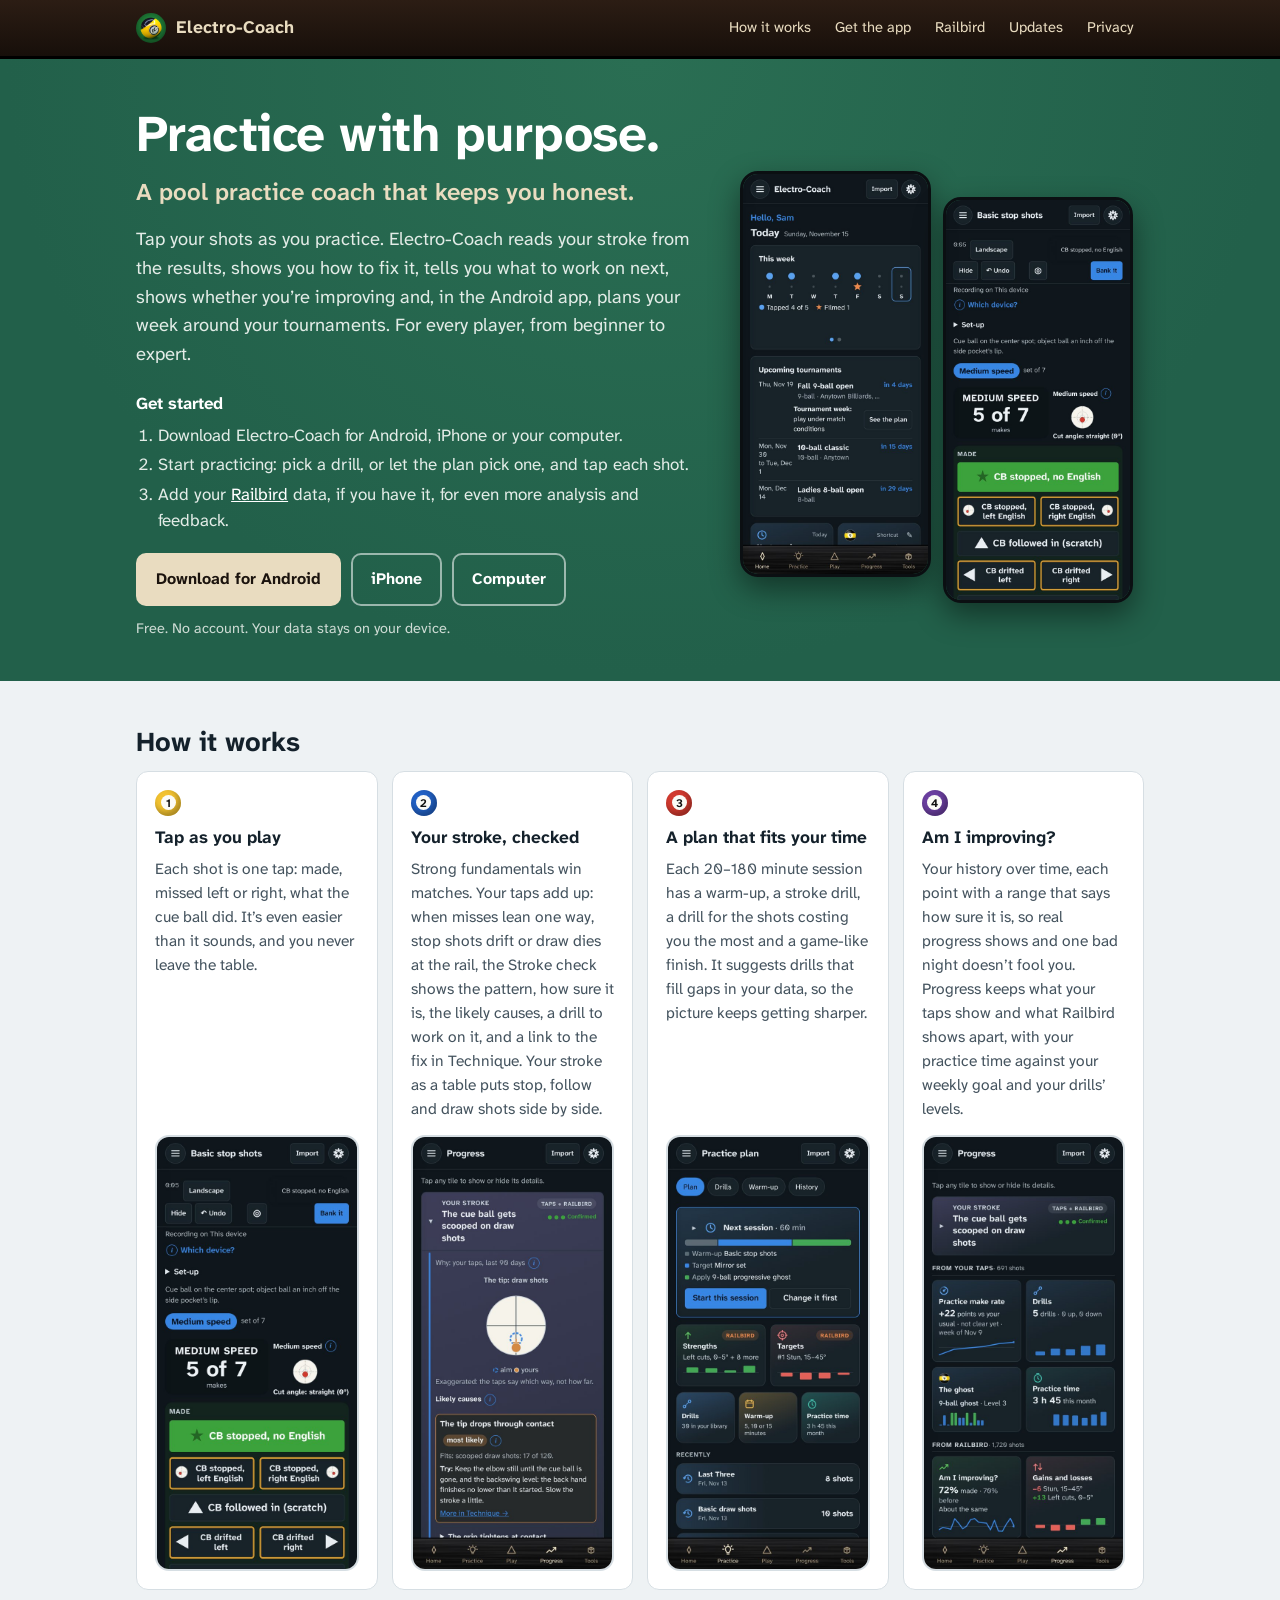
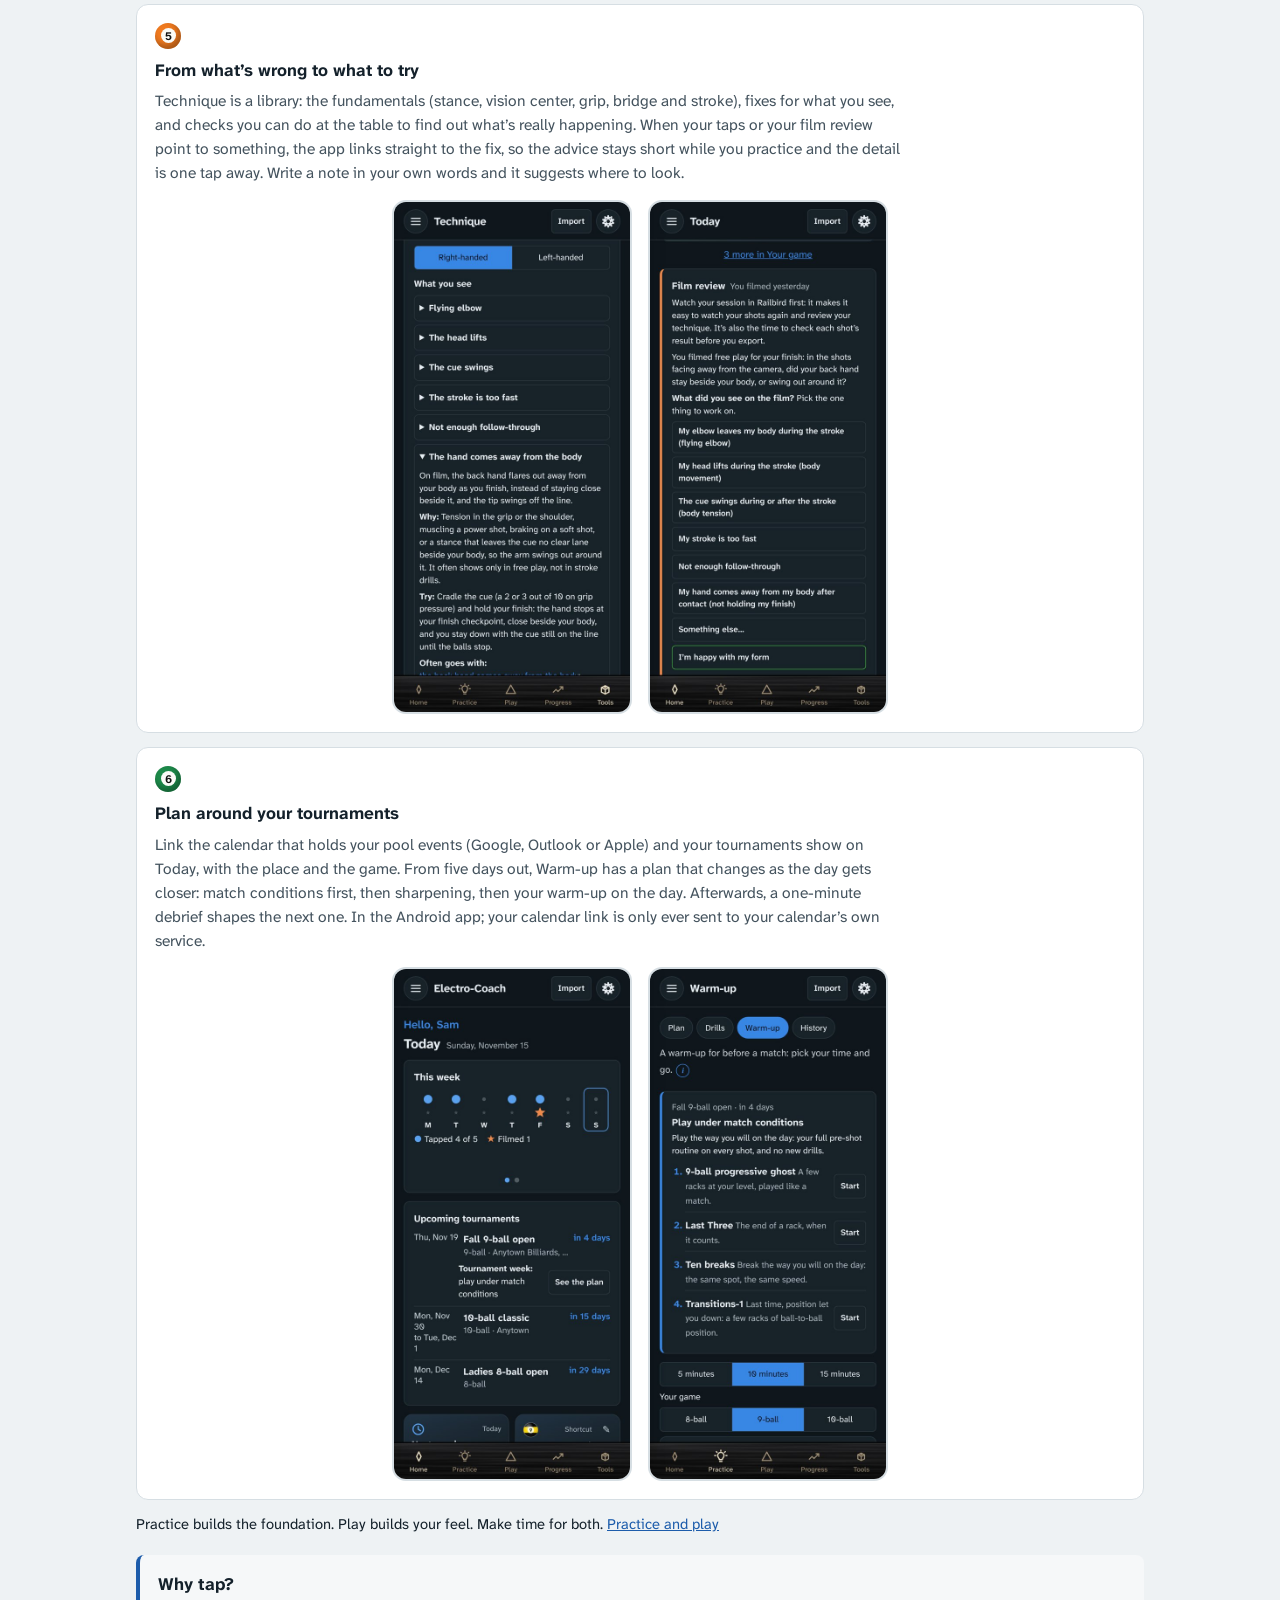
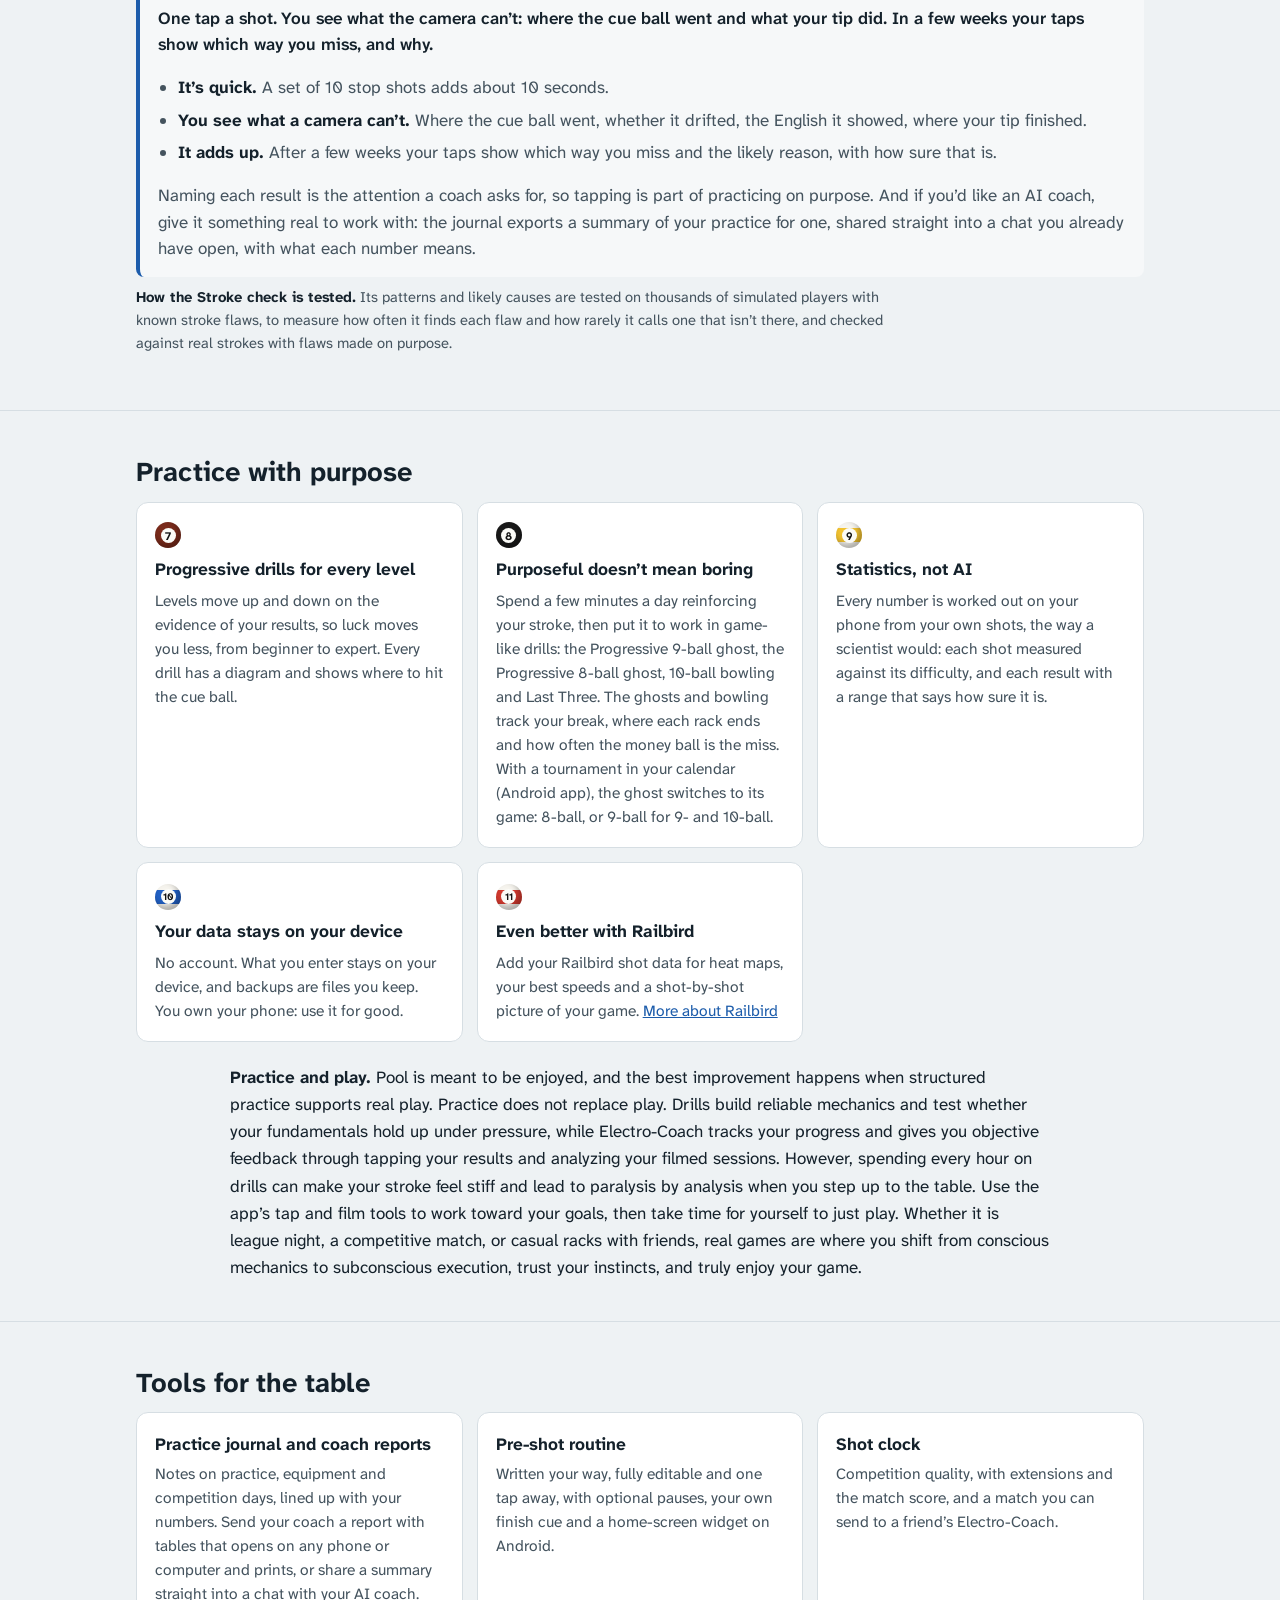
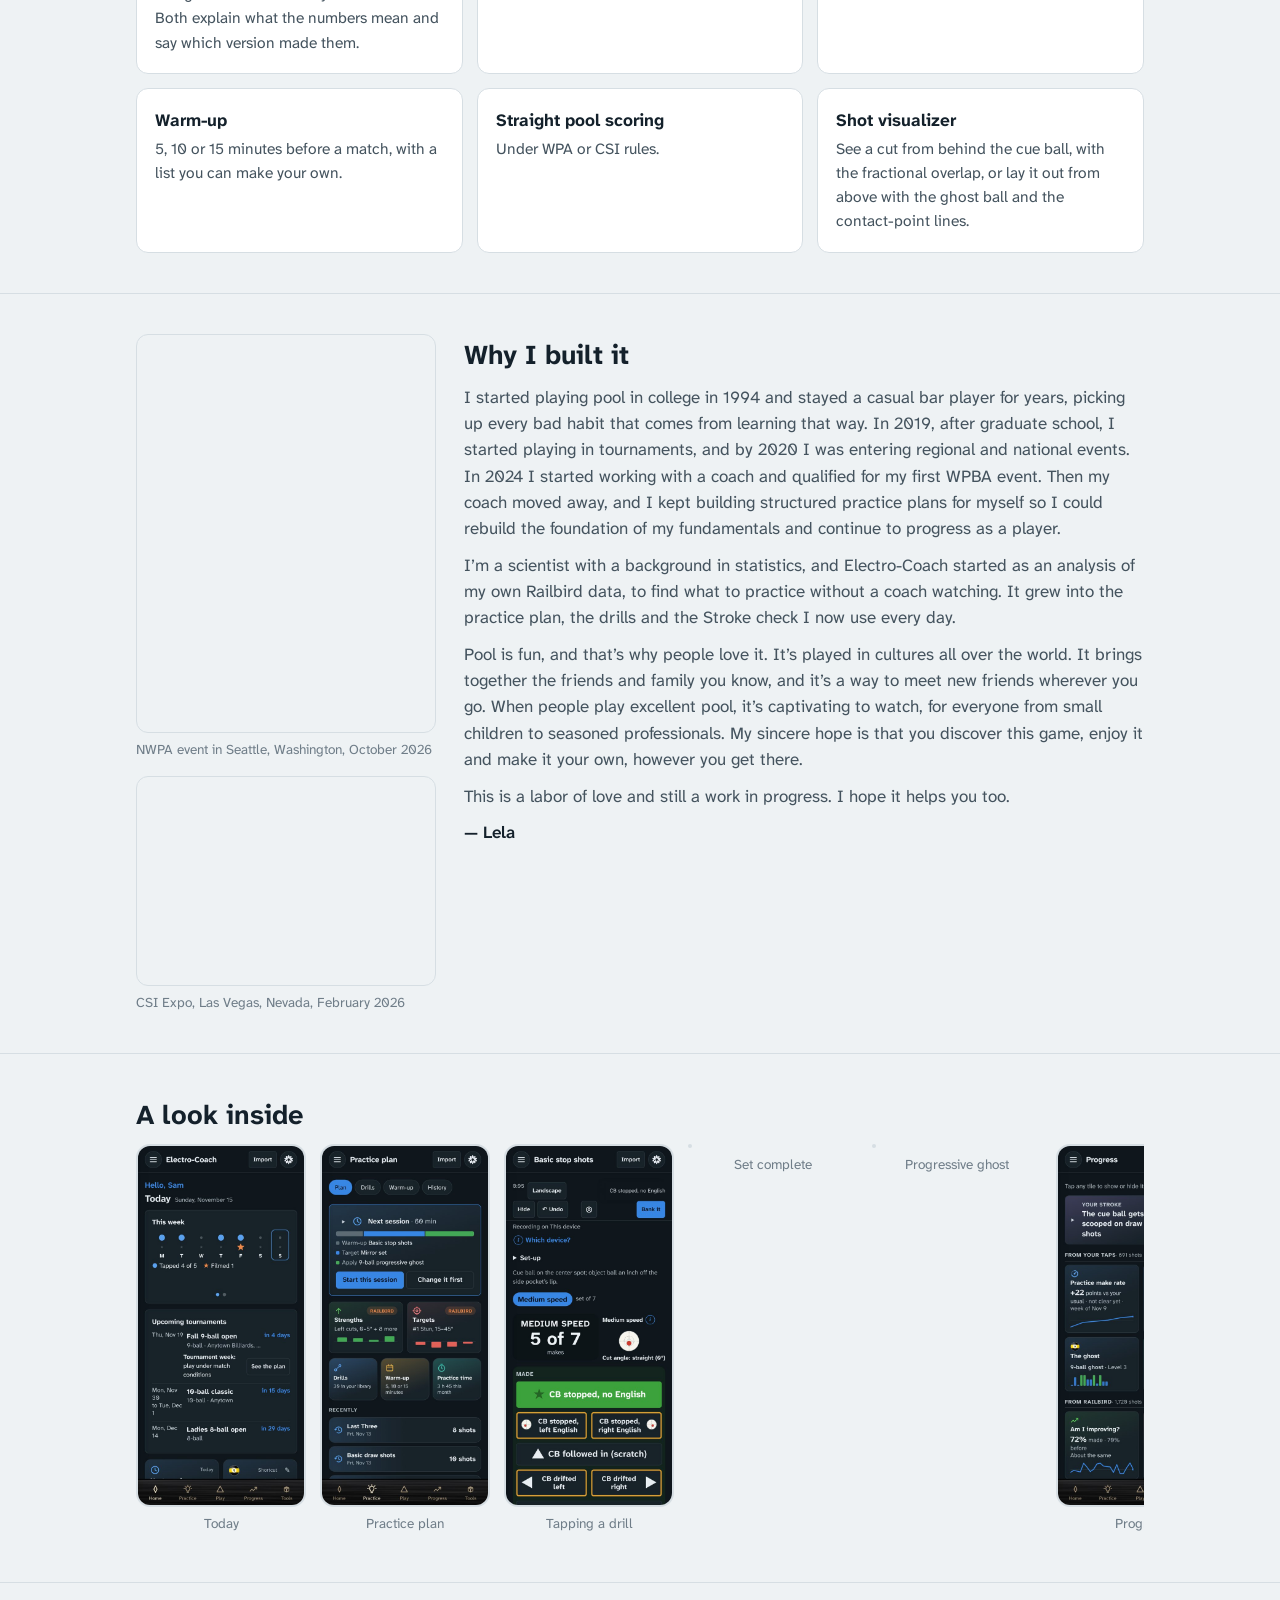
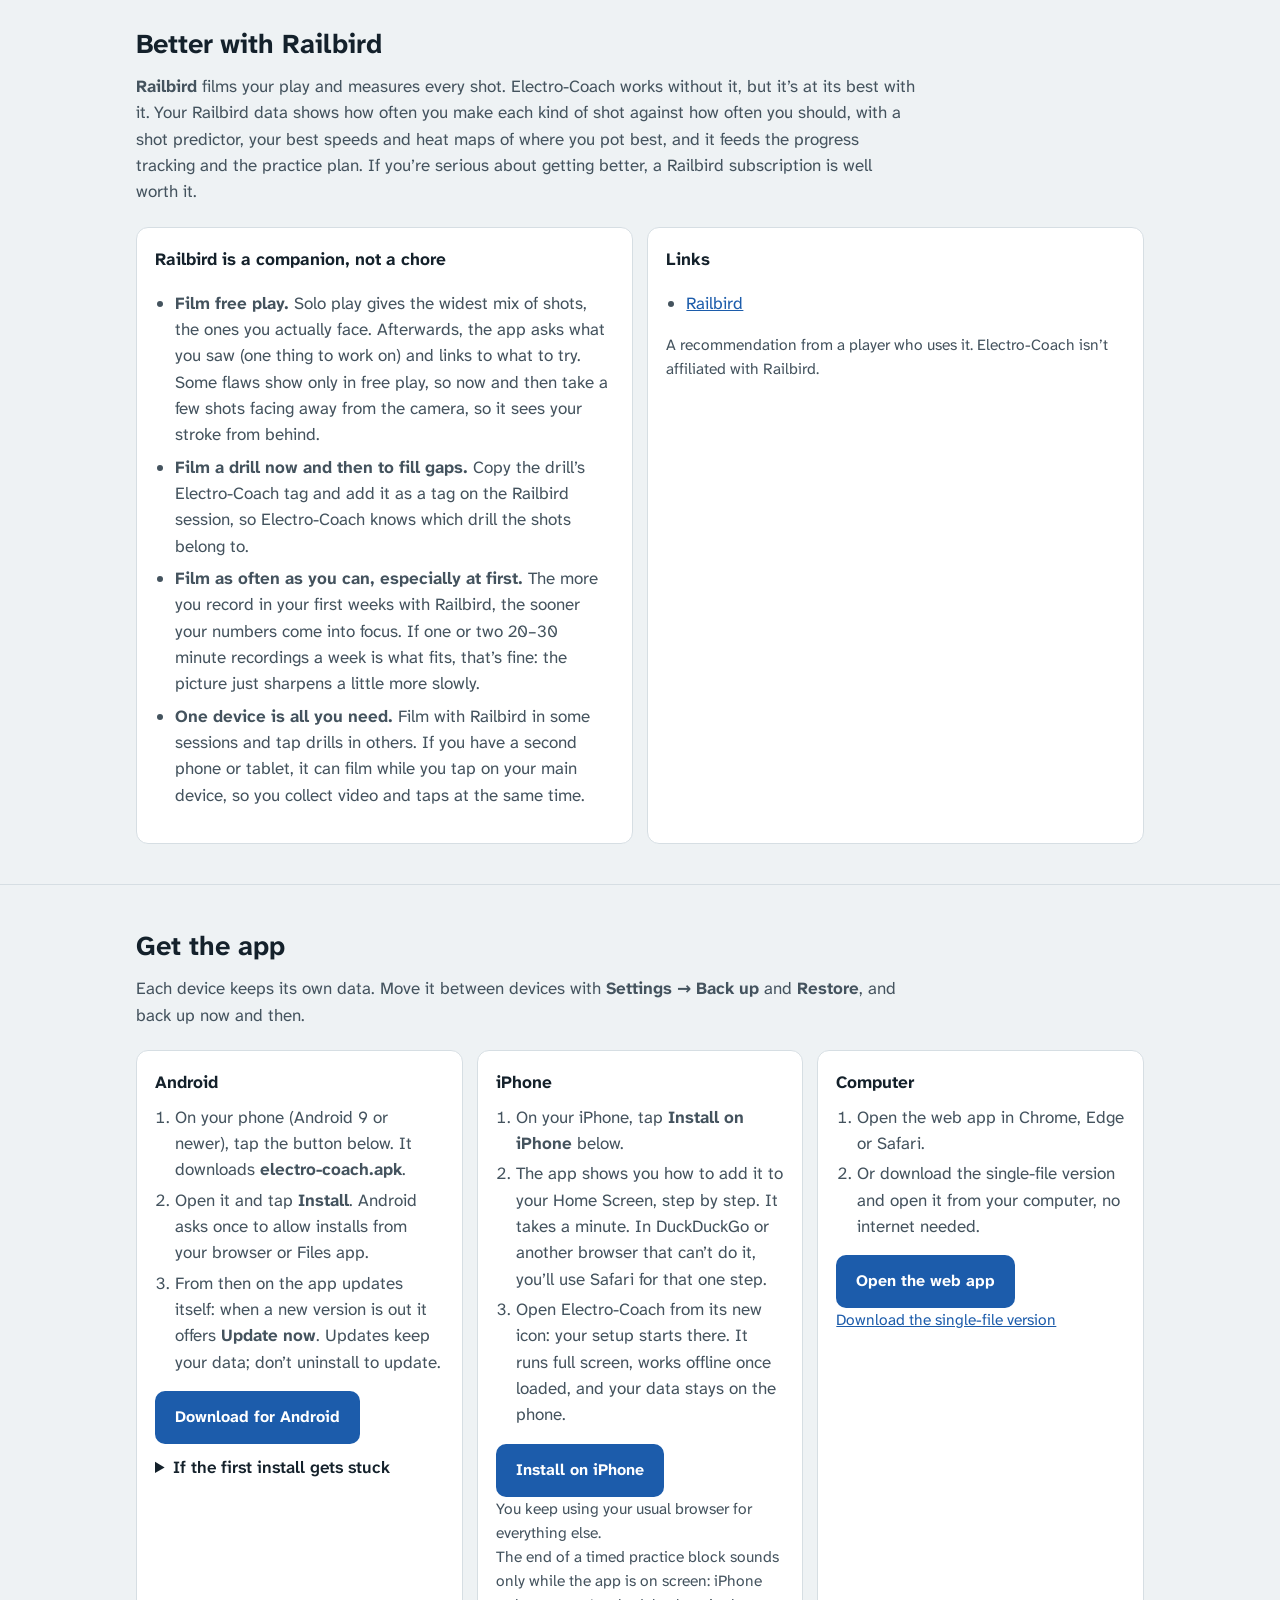
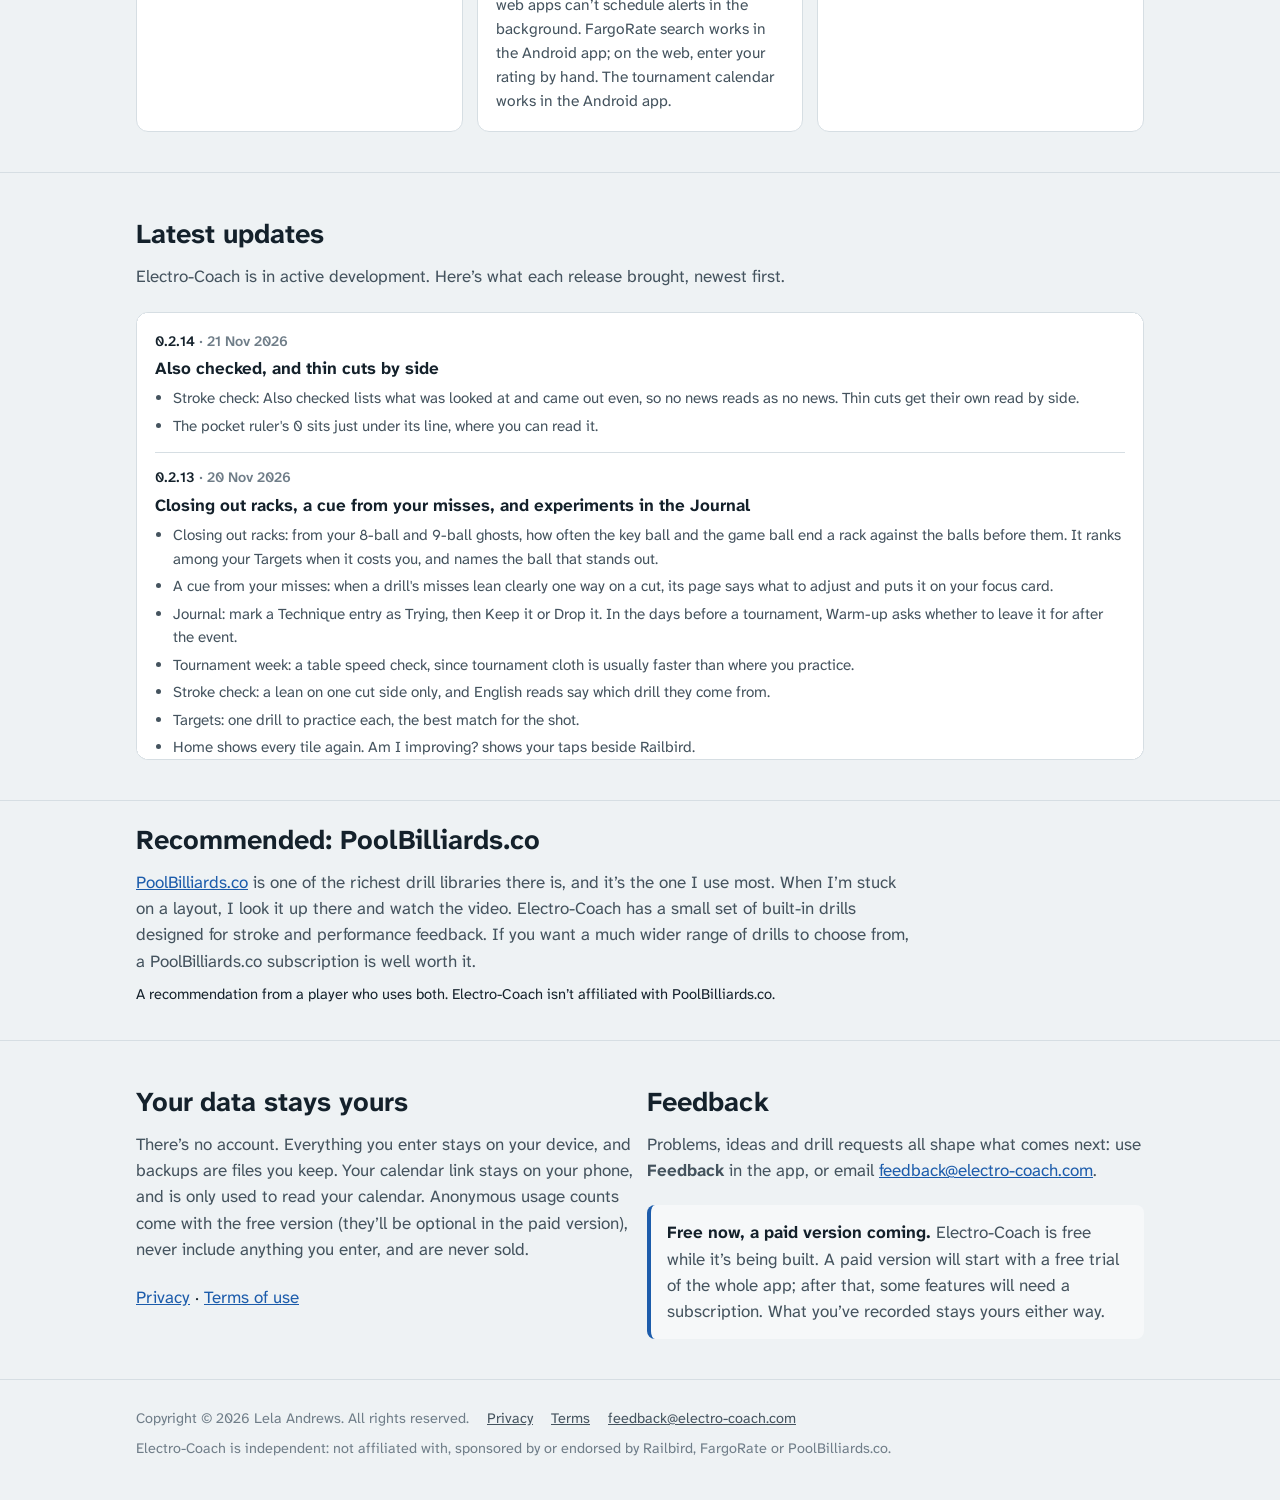
==== index.html @ a812d326 "Website for 0.2.14: Latest updates, the web app and the single-file copy The web app and the single-" ====
<!doctype html>
<html lang="en">
<head>
<meta charset="utf-8">
<meta name="viewport" content="width=device-width, initial-scale=1">
<meta http-equiv="Content-Security-Policy" content="default-src 'self'; img-src 'self' data:; style-src 'self'; font-src 'self'; script-src 'self'; connect-src https://us.aptabase.com; object-src 'none'; base-uri 'self'; form-action 'none'">
<meta name="referrer" content="strict-origin-when-cross-origin">
<title>Electro-Coach: pool and billiards practice coach app</title>
<meta name="description" content="Practice with purpose. Electro-Coach is a free pool and billiards practice app for Android, iPhone and computers: tap your shots as you practice, and it reads your stroke from the results, links you to the fix in its technique library, plans what to work on next and shows whether you’re improving. Plus a shot visualizer, shot clock and pre-shot routine. No account; your data stays on your device.">
<meta name="keywords" content="pool practice app, billiards practice app, pool drills, billiards drills, 8-ball, 9-ball, 10-ball, stroke feedback, cue ball control, draw shot, follow shot, stop shot, shot visualizer, cut angle, ghost ball, aiming, pre-shot routine, shot clock, Railbird, practice plan, pool training">
<meta name="author" content="Lela Andrews">
<meta name="robots" content="index, follow">
<meta name="google-site-verification" content="Ed6VrXOjHYLrmr9KXiFnVcND1IwPHuv5Wz7ohvUARmg">
<link rel="canonical" href="https://electro-coach.com/">
<meta property="og:type" content="website">
<meta property="og:site_name" content="Electro-Coach">
<meta property="og:title" content="Electro-Coach: pool and billiards practice coach app">
<meta property="og:description" content="Practice with purpose. Tap your shots as you practice: Electro-Coach reads your stroke, shows you how to fix it, plans what to work on next and shows whether you’re improving. Free, no account.">
<meta property="og:url" content="https://electro-coach.com/">
<meta property="og:image" content="https://electro-coach.com/images/og.jpg">
<meta property="og:image:width" content="1200">
<meta property="og:image:height" content="630">
<meta property="og:image:alt" content="Electro-Coach, a pool practice coach: the Warm-up plan for a tournament week and the Stroke check on a phone">
<meta name="twitter:card" content="summary_large_image">
<meta name="twitter:title" content="Electro-Coach: pool and billiards practice coach app">
<meta name="twitter:description" content="Practice with purpose. Tap your shots; Electro-Coach reads your stroke, shows you how to fix it, plans what to practice and shows whether you’re improving. Free, no account.">
<meta name="twitter:image" content="https://electro-coach.com/images/og.jpg">
<script type="application/ld+json">{"@context": "https://schema.org", "@type": "SoftwareApplication", "name": "Electro-Coach", "url": "https://electro-coach.com/", "applicationCategory": "SportsApplication", "operatingSystem": "Android, iOS (web app), Windows, macOS, Linux (web)", "description": "A pool and billiards practice coach: structured practice plans, drills you log with a tap, stroke feedback from drill results, a shot visualizer, a tournament shot clock, a pre-shot routine and progress tracking from Railbird shot data.", "image": "https://electro-coach.com/images/og.jpg", "screenshot": ["https://electro-coach.com/images/home.jpg", "https://electro-coach.com/images/tap.jpg", "https://electro-coach.com/images/stroke.jpg"], "offers": {"@type": "Offer", "price": "0", "priceCurrency": "USD"}, "author": {"@type": "Person", "name": "Lela Andrews"}, "downloadUrl": "https://github.com/lvandrews/Electro-Coach/releases/latest/download/electro-coach.apk", "featureList": ["Practice plans with block timers", "Pool drills logged with a tap", "Stroke feedback from drill results", "Shot visualizer: cut angle, ghost ball, contact point", "Progressive ghost run-out practice", "Tournament shot clock and straight pool scoring", "Pre-shot routine", "Progress, heat maps and shot model from Railbird data", "Practice journal", "Practice reports for a coach and summaries for an AI coach", "Tournament calendar and tournament week", "Match score", "Warm-up", "Technique library: fundamentals, fixes and checks, linked from your stroke and film reviews", "Film review after each filming session"]}</script>
<meta name="theme-color" content="#2c1d14">
<link rel="icon" href="images/icon-192.png">
<link rel="apple-touch-icon" href="images/apple-touch-icon.png">
<link rel="stylesheet" href="style.css">
</head>
<body>
<header class="top">
  <div class="wrap">
    <a class="brand" href="#"><img src="images/icon-192.png" alt="">Electro-Coach</a>
    <nav aria-label="Sections">
      <a class="opt" href="#how">How it works</a>
      <a href="#get">Get the app</a>
      <a class="opt" href="#railbird">Railbird</a>
      <a class="opt" href="#updates">Updates</a>
      <a href="#privacy">Privacy</a>
    </nav>
  </div>
</header>

<div class="hero">
  <div class="wrap">
    <div>
      <h1>Practice with purpose.</h1>
      <p class="tagline">A pool practice coach that keeps you honest.</p>
      <p class="lede">Tap your shots as you practice. Electro-Coach reads your stroke from the results, shows you how to fix it, tells you what to work on next, shows whether you’re improving and, in the Android app, plans your week around your tournaments. For every player, from beginner to expert.</p>
      <h2 class="start-h">Get started</h2>
      <ol class="start">
        <li>Download Electro-Coach for Android, iPhone or your computer.</li>
        <li>Start practicing: pick a drill, or let the plan pick one, and tap each shot.</li>
        <li>Add your <a class="on-felt" href="#railbird">Railbird</a> data, if you have it, for even more analysis and feedback.</li>
      </ol>
      <div class="get">
        <a class="btn primary" href="#android">Download for Android</a>
        <a class="btn ghost" href="#iphone">iPhone</a>
        <a class="btn ghost" href="#computer">Computer</a>
      </div>
      <small>Free. No account. Your data stays on your device.</small>
    </div>
    <div class="shots" aria-hidden="true">
      <img src="images/home.jpg" alt="" width="540" height="1168">
      <img src="images/tap.jpg" alt="" width="540" height="1168">
    </div>
  </div>
</div>

<main>
<section id="how">
  <div class="wrap">
    <h2>How it works</h2>
    <div class="steps">
      <div class="card step"><div class="ball b1"><span>1</span></div><h3>Tap as you play</h3><p>Each shot is one tap: made, missed left or right, what the cue ball did. It’s even easier than it sounds, and you never leave the table.</p><img src="images/tap.jpg" alt="A drill’s tap screen: 5 of 7 makes, with big buttons for where the cue ball went" width="540" height="1168" loading="lazy"></div>
      <div class="card step"><div class="ball b2"><span>2</span></div><h3>Your stroke, checked</h3><p>Strong fundamentals win matches. Your taps add up: when misses lean one way, stop shots drift or draw dies at the rail, the Stroke check shows the pattern, how sure it is, the likely causes, a drill to work on it, and a link to the fix in Technique. Your stroke as a table puts stop, follow and draw shots side by side.</p><img src="images/stroke.jpg" alt="Stroke check: the cue ball gets scooped on draw shots, with the likely cause, the tip dropping through contact" width="540" height="1168" loading="lazy"></div>
      <div class="card step"><div class="ball b3"><span>3</span></div><h3>A plan that fits your time</h3><p>Each 20–180 minute session has a warm-up, a stroke drill, a drill for the shots costing you the most and a game-like finish. It suggests drills that fill gaps in your data, so the picture keeps getting sharper.</p><img src="images/plan.jpg" alt="Practice plan: the next session, 60 minutes, with its warm-up, target and apply blocks" width="540" height="1168" loading="lazy"></div>
      <div class="card step"><div class="ball b4"><span>4</span></div><h3>Am I improving?</h3><p>Your history over time, each point with a range that says how sure it is, so real progress shows and one bad night doesn’t fool you. Progress keeps what your taps show and what Railbird shows apart, with your practice time against your weekly goal and your drills’ levels.</p><img src="images/progress.jpg" alt="Progress: your stroke, then tiles from your taps and from Railbird" width="540" height="1168" loading="lazy"></div>
      <div class="card step wide"><div class="ball b5"><span>5</span></div><h3>From what’s wrong to what to try</h3><p>Technique is a library: the fundamentals (stance, vision center, grip, bridge and stroke), fixes for what you see, and checks you can do at the table to find out what’s really happening. When your taps or your film review point to something, the app links straight to the fix, so the advice stays short while you practice and the detail is one tap away. Write a note in your own words and it suggests where to look.</p><div class="step-pair"><img src="images/technique.jpg" alt="Technique, Fixes: the hand comes away from the body, with what it looks like, why, what to try and its links" width="540" height="1168" loading="lazy"><img src="images/filmreview.jpg" alt="Film review the day after filming: what did you see on the film? One thing to work on" width="540" height="1168" loading="lazy"></div></div>
      <div class="card step wide"><div class="ball b6"><span>6</span></div><h3>Plan around your tournaments</h3><p>Link the calendar that holds your pool events (Google, Outlook or Apple) and your tournaments show on Today, with the place and the game. From five days out, Warm-up has a plan that changes as the day gets closer: match conditions first, then sharpening, then your warm-up on the day. Afterwards, a one-minute debrief shapes the next one. In the Android app; your calendar link is only ever sent to your calendar’s own service.</p><div class="step-pair"><img src="images/home.jpg" alt="Today: the upcoming tournaments, the next one in 4 days with its tournament week" width="540" height="1168" loading="lazy"><img src="images/warmup.jpg" alt="Warm-up, four days before a 9-ball tournament: play under match conditions, with the ghost, Last Three, ten breaks and position work from last time" width="540" height="1168" loading="lazy"></div></div>
    </div>
    <p class="note pp-note">Practice builds the foundation. Play builds your feel. Make time for both. <a href="#what">Practice and play</a></p>

    <div class="whytap">
      <h3>Why tap?</h3>
      <p class="lead">One tap a shot. You see what the camera can’t: where the cue ball went and what your tip did. In a few weeks your taps show which way you miss, and why.</p>
      <ul class="plain">
        <li><b>It’s quick.</b> A set of 10 stop shots adds about 10 seconds.</li>
        <li><b>You see what a camera can’t.</b> Where the cue ball went, whether it drifted, the English it showed, where your tip finished.</li>
        <li><b>It adds up.</b> After a few weeks your taps show which way you miss and the likely reason, with how sure that is.</li>
      </ul>
      <p>Naming each result is the attention a coach asks for, so tapping is part of practicing on purpose. And if you’d like an AI coach, give it something real to work with: the journal exports a summary of your practice for one, shared straight into a chat you already have open, with what each number means.</p>
    </div>
    <p class="note tested"><b>How the Stroke check is tested.</b> Its patterns and likely causes are tested on thousands of simulated players with known stroke flaws, to measure how often it finds each flaw and how rarely it calls one that isn’t there, and checked against real strokes with flaws made on purpose.</p>
  </div>
</section>

<section id="what">
  <div class="wrap">
    <h2>Practice with purpose</h2>
    <div class="grid">
      <div class="card"><div class="ball b7"><span>7</span></div><h3>Progressive drills for every level</h3><p>Levels move up and down on the evidence of your results, so luck moves you less, from beginner to expert. Every drill has a diagram and shows where to hit the cue ball.</p></div>
      <div class="card"><div class="ball b8"><span>8</span></div><h3>Purposeful doesn’t mean boring</h3><p>Spend a few minutes a day reinforcing your stroke, then put it to work in game-like drills: the Progressive 9-ball ghost, the Progressive 8-ball ghost, 10-ball bowling and Last Three. The ghosts and bowling track your break, where each rack ends and how often the money ball is the miss. With a tournament in your calendar (Android app), the ghost switches to its game: 8-ball, or 9-ball for 9- and 10-ball.</p></div>
      <div class="card"><div class="ball b9"><span>9</span></div><h3>Statistics, not AI</h3><p>Every number is worked out on your phone from your own shots, the way a scientist would: each shot measured against its difficulty, and each result with a range that says how sure it is.</p></div>
      <div class="card"><div class="ball b10"><span>10</span></div><h3>Your data stays on your device</h3><p>No account. What you enter stays on your device, and backups are files you keep. You own your phone: use it for good.</p></div>
      <div class="card"><div class="ball b11"><span>11</span></div><h3>Even better with Railbird</h3><p>Add your Railbird shot data for heat maps, your best speeds and a shot-by-shot picture of your game. <a href="#railbird">More about Railbird</a></p></div>
    </div>
    <p class="closing"><b>Practice and play.</b> Pool is meant to be enjoyed, and the best improvement happens when structured practice supports real play. Practice does not replace play. Drills build reliable mechanics and test whether your fundamentals hold up under pressure, while Electro-Coach tracks your progress and gives you objective feedback through tapping your results and analyzing your filmed sessions. However, spending every hour on drills can make your stroke feel stiff and lead to paralysis by analysis when you step up to the table. Use the app’s tap and film tools to work toward your goals, then take time for yourself to just play. Whether it is league night, a competitive match, or casual racks with friends, real games are where you shift from conscious mechanics to subconscious execution, trust your instincts, and truly enjoy your game.</p>
  </div>
</section>

<section id="tools">
  <div class="wrap">
    <h2>Tools for the table</h2>
    <div class="grid tools">
      <div class="card"><h3>Practice journal and coach reports</h3><p>Notes on practice, equipment and competition days, lined up with your numbers. Send your coach a report with tables that opens on any phone or computer and prints, or share a summary straight into a chat with your AI coach. Both explain what the numbers mean and say which version made them.</p></div>
      <div class="card"><h3>Pre-shot routine</h3><p>Written your way, fully editable and one tap away, with optional pauses, your own finish cue and a home-screen widget on Android.</p></div>
      <div class="card"><h3>Shot clock</h3><p>Competition quality, with extensions and the match score, and a match you can send to a friend’s Electro-Coach.</p></div>
      <div class="card"><h3>Warm-up</h3><p>5, 10 or 15 minutes before a match, with a list you can make your own.</p></div>
      <div class="card"><h3>Straight pool scoring</h3><p>Under WPA or CSI rules.</p></div>
      <div class="card"><h3>Shot visualizer</h3><p>See a cut from behind the cue ball, with the fractional overlap, or lay it out from above with the ghost ball and the contact-point lines.</p></div>
    </div>
  </div>
</section>

<section id="why">
  <div class="wrap why">
    <div class="me">
      <figure>
        <img src="images/lela.jpg" alt="Lela racking balls at a pool tournament" width="720" height="960" loading="lazy">
        <figcaption>NWPA event in Seattle, Washington, October 2026</figcaption>
      </figure>
      <figure>
        <img src="images/lela-expo.jpg" alt="Lela down on a shot, aiming at the cue ball" width="900" height="627" loading="lazy">
        <figcaption>CSI Expo, Las Vegas, Nevada, February 2026</figcaption>
      </figure>
    </div>
    <div>
      <h2>Why I built it</h2>
      <p>I started playing pool in college in 1994 and stayed a casual bar player for years, picking up every bad habit that comes from learning that way. In 2019, after graduate school, I started playing in tournaments, and by 2020 I was entering regional and national events. In 2024 I started working with a coach and qualified for my first WPBA event. Then my coach moved away, and I kept building structured practice plans for myself so I could rebuild the foundation of my fundamentals and continue to progress as a player.</p>
      <p>I’m a scientist with a background in statistics, and Electro-Coach started as an analysis of my own Railbird data, to find what to practice without a coach watching. It grew into the practice plan, the drills and the Stroke check I now use every day.</p>
      <p>Pool is fun, and that’s why people love it. It’s played in cultures all over the world. It brings together the friends and family you know, and it’s a way to meet new friends wherever you go. When people play excellent pool, it’s captivating to watch, for everyone from small children to seasoned professionals. My sincere hope is that you discover this game, enjoy it and make it your own, however you get there.</p>
      <p>This is a labor of love and still a work in progress. I hope it helps you too.</p>
      <p class="sig">— Lela</p>
    </div>
  </div>
</section>

<section id="look">
  <div class="wrap">
    <h2>A look inside</h2>
    <div class="gallery">
      <figure><img src="images/home.jpg" alt="Today: this week’s practice and your upcoming tournaments, with the tournament week" loading="lazy"><figcaption>Today</figcaption></figure>
      <figure><img src="images/plan.jpg" alt="Practice plan: the next session up front with its length and blocks" loading="lazy"><figcaption>Practice plan</figcaption></figure>
      <figure><img src="images/tap.jpg" alt="A drill’s tap screen, one tap a shot" loading="lazy"><figcaption>Tapping a drill</figcaption></figure>
      <figure><img src="images/setdone.jpg" alt="A finished set: makes, quality and where the cue ball went" loading="lazy"><figcaption>Set complete</figcaption></figure>
      <figure><img src="images/ghost.jpg" alt="Progressive 9-ball ghost: tap the balls that went in on the break" loading="lazy"><figcaption>Progressive ghost</figcaption></figure>
      <figure><img src="images/progress.jpg" alt="Progress: what your taps show and what Railbird shows, in two groups" loading="lazy"><figcaption>Progress</figcaption></figure>
      <figure><img src="images/stroketable.jpg" alt="Your stroke as a table: stop, follow and draw shots by misses, English, scoops and drift" loading="lazy"><figcaption>Your stroke as a table</figcaption></figure>
      <figure><img src="images/technique.jpg" alt="Technique, Fixes: what you see, with the hand coming away from the body open" loading="lazy"><figcaption>Technique</figcaption></figure>
      <figure><img src="images/filmreview.jpg" alt="Film review: what did you see on the film? One thing to work on" loading="lazy"><figcaption>Film review</figcaption></figure>
      <figure><img src="images/drills.jpg" alt="Drills: each drill’s level, how you do now and the change" loading="lazy"><figcaption>Drills</figcaption></figure>
      <figure><img src="images/warmup.jpg" alt="Warm-up with the tournament week: the plan four days out" loading="lazy"><figcaption>Tournament week</figcaption></figure>
      <figure><img src="images/table.jpg" alt="Table heat map: your chance of potting from each spot" loading="lazy"><figcaption>Heat map</figcaption></figure>
      <figure><img src="images/visualizer.jpg" alt="Shot visualizer: a half-ball cut seen from behind the cue ball" loading="lazy"><figcaption>Shot visualizer</figcaption></figure>
      <figure><img src="images/layout.jpg" alt="Shot visualizer: a shot laid out from above with the ghost ball and both paths" loading="lazy"><figcaption>Lay out a shot</figcaption></figure>
      <figure><img src="images/clock.jpg" alt="Shot clock with the match score" loading="lazy"><figcaption>Shot clock</figcaption></figure>
      <figure><img src="images/routine.jpg" alt="Pre-shot routine" loading="lazy"><figcaption>Pre-shot routine</figcaption></figure>
    </div>
  </div>
</section>

<section id="railbird">
  <div class="wrap">
    <h2>Better with Railbird</h2>
    <p class="sub"><b>Railbird</b> films your play and measures every shot. Electro-Coach works without it, but it’s at its best with it. Your Railbird data shows how often you make each kind of shot against how often you should, with a shot predictor, your best speeds and heat maps of where you pot best, and it feeds the progress tracking and the practice plan. If you’re serious about getting better, a Railbird subscription is well worth it.</p>
    <div class="two">
      <div class="card">
        <h3>Railbird is a companion, not a chore</h3>
        <ul class="plain">
          <li><b>Film free play.</b> Solo play gives the widest mix of shots, the ones you actually face. Afterwards, the app asks what you saw (one thing to work on) and links to what to try. Some flaws show only in free play, so now and then take a few shots facing away from the camera, so it sees your stroke from behind.</li>
          <li><b>Film a drill now and then to fill gaps.</b> Copy the drill’s Electro-Coach tag and add it as a tag on the Railbird session, so Electro-Coach knows which drill the shots belong to.</li>
          <li><b>Film as often as you can, especially at first.</b> The more you record in your first weeks with Railbird, the sooner your numbers come into focus. If one or two 20–30 minute recordings a week is what fits, that’s fine: the picture just sharpens a little more slowly.</li>
          <li><b>One device is all you need.</b> Film with Railbird in some sessions and tap drills in others. If you have a second phone or tablet, it can film while you tap on your main device, so you collect video and taps at the same time.</li>
        </ul>
      </div>
      <div class="card">
        <h3>Links</h3>
        <ul class="plain">
          <li><a href="https://railbird.ai/">Railbird</a></li>
        </ul>
        <p class="note">A recommendation from a player who uses it. Electro-Coach isn’t affiliated with Railbird.</p>
      </div>
    </div>
  </div>
</section>

<section id="get">
  <div class="wrap">
    <h2>Get the app</h2>
    <p class="sub">Each device keeps its own data. Move it between devices with <b>Settings → Back up</b> and <b>Restore</b>, and back up now and then.</p>
    <div class="how">
      <div class="card" id="android">
        <h3>Android</h3>
        <ol>
          <li>On your phone (Android 9 or newer), tap the button below. It downloads <b>electro-coach.apk</b>.</li>
          <li>Open it and tap <b>Install</b>. Android asks once to allow installs from your browser or Files app.</li>
          <li>From then on the app updates itself: when a new version is out it offers <b>Update now</b>. Updates keep your data; don’t uninstall to update.</li>
        </ol>
        <a class="btn primary" href="https://github.com/lvandrews/Electro-Coach/releases/latest/download/electro-coach.apk">Download for Android</a>
        <details>
          <summary>If the first install gets stuck</summary>
          <ul>
            <li><b>The browser warns the file might be harmful.</b> Apps from outside the Play Store always get this warning. Choose to download or keep it anyway.</li>
            <li><b>The download finished but tapping it does nothing.</b> Open your <b>Files</b> app (or <b>Downloads</b>), find electro-coach.apk and tap it there.</li>
            <li><b>Play Protect doesn’t recognize the developer.</b> That’s because the app isn’t in the Play Store. Choose <b>More details → Install anyway</b>.</li>
            <li><b>“App not installed”.</b> The app needs Android 9 or newer (Settings → About phone → Android version). Otherwise, usually not enough free space. Don’t uninstall a working copy unless you’ve backed up: uninstalling erases the app’s data.</li>
          </ul>
        </details>
      </div>
      <div class="card" id="iphone">
        <h3>iPhone</h3>
        <ol>
          <li>On your iPhone, tap <b>Install on iPhone</b> below.</li>
          <li>The app shows you how to add it to your Home Screen, step by step. It takes a minute. In DuckDuckGo or another browser that can’t do it, you’ll use Safari for that one step.</li>
          <li>Open Electro-Coach from its new icon: your setup starts there. It runs full screen, works offline once loaded, and your data stays on the phone.</li>
        </ol>
        <a class="btn primary" href="app/">Install on iPhone</a>
        <p class="note">You keep using your usual browser for everything else.</p>
        <p class="note">The end of a timed practice block sounds only while the app is on screen: iPhone web apps can’t schedule alerts in the background. FargoRate search works in the Android app; on the web, enter your rating by hand. The tournament calendar works in the Android app.</p>
      </div>
      <div class="card" id="computer">
        <h3>Computer</h3>
        <ol>
          <li>Open the web app in Chrome, Edge or Safari.</li>
          <li>Or download the single-file version and open it from your computer, no internet needed.</li>
        </ol>
        <a class="btn primary" href="app/">Open the web app</a>
        <p class="note"><a href="download/Electro-Coach.html" download>Download the single-file version</a></p>
      </div>
    </div>
  </div>
</section>

<section id="updates">
  <div class="wrap">
    <h2>Latest updates</h2>
    <p class="sub">Electro-Coach is in active development. Here’s what each release brought, newest first.</p>
    <div class="updates" tabindex="0" role="region" aria-label="Release notes, newest first">
<article class="update"><h3><span class="ver">0.2.14</span> · <time datetime="2026-11-21">21 Nov 2026</time></h3><p class="u-title">Also checked, and thin cuts by side</p><ul><li>Stroke check: Also checked lists what was looked at and came out even, so no news reads as no news. Thin cuts get their own read by side.</li><li>The pocket ruler&#x27;s 0 sits just under its line, where you can read it.</li></ul></article>
<article class="update"><h3><span class="ver">0.2.13</span> · <time datetime="2026-11-20">20 Nov 2026</time></h3><p class="u-title">Closing out racks, a cue from your misses, and experiments in the Journal</p><ul><li>Closing out racks: from your 8-ball and 9-ball ghosts, how often the key ball and the game ball end a rack against the balls before them. It ranks among your Targets when it costs you, and names the ball that stands out.</li><li>A cue from your misses: when a drill&#x27;s misses lean clearly one way on a cut, its page says what to adjust and puts it on your focus card.</li><li>Journal: mark a Technique entry as Trying, then Keep it or Drop it. In the days before a tournament, Warm-up asks whether to leave it for after the event.</li><li>Tournament week: a table speed check, since tournament cloth is usually faster than where you practice.</li><li>Stroke check: a lean on one cut side only, and English reads say which drill they come from.</li><li>Targets: one drill to practice each, the best match for the shot.</li><li>Home shows every tile again. Am I improving? shows your taps beside Railbird.</li><li>Ghosts: Where racks end is open, with what ends your racks and where position slips.</li><li>The pocket ruler starts right in the Android app, adjusts with − and +, and its 0 line sits away from the screen&#x27;s edge.</li><li>The AI summary says how sure each session is on its own.</li></ul></article>
<article class="update"><h3><span class="ver">0.2.11</span> · <time datetime="2026-11-20">20 Nov 2026</time></h3><p class="u-title">Pocket sizes and a pocket ruler, clearer numbers, and cards that fit one screen</p><ul><li>Targets: tap a target&#x27;s name to open or close it. Its number, how sure, the drill to practice it and the trend fit on one screen.</li><li>Clearer numbers: every number says &quot;makes per 100 shots&quot; and what it&#x27;s compared with, and how sure it is in three words (Clear, Not clear yet, Too close to call). A change is also put as FargoRate: &quot;like playing about a 510 instead of 500&quot; once you&#x27;ve added your rating.</li><li>Long term: the last 90 days are compared with the 180 days before them. Your usual is the year before, worked out again each month.</li><li>Home: the first view is your next session, your #1 target and Last 14 days, with More for the rest, and a tile for your #1 target&#x27;s drill.</li><li>Am I improving?: one card that folds by its headings, with your biggest gain in it.</li><li>Pockets: tables split by pocket size (Tight, Standard, Generous), how to measure a pocket, a pocket ruler in Tools, and your tables saved by name.</li><li>Thin cuts 1: the app picks which cut is next, the same number of each in a set.</li><li>Drill pages and ghosts: a link beside the layout to Your numbers, which fits one screen.</li><li>FargoRate: your rating, then how it has moved, with the settings below.</li><li>One Your data page for importing, backup and your shot data.</li><li>Easier to read in a dim room: stronger contrast for red and green text, in light and dark.</li></ul></article>
<article class="update"><h3><span class="ver">0.2.8</span> · <time datetime="2026-11-18">18 Nov 2026</time></h3><p class="u-title">Each target shows how you do on that shot, and Open in browser for the coach report</p><ul><li>Targets: each one says how you do on that shot, with what it costs across all your shots under it. More shows it in words: how often you film it, made against expected, the last 90 days against the 90 before, and what bringing it to 0 is worth in FargoRate points.</li><li>Report for your coach: Open in browser reads it straight away in your phone&#x27;s browser.</li></ul></article>
<article class="update"><h3><span class="ver">0.2.7</span> · <time datetime="2026-11-18">18 Nov 2026</time></h3><p class="u-title">What your targets are worth in FargoRate points, a cleaner shot clock, and Basic stop shots first</p><ul><li>Shot clock: the score as slanted bars, blue to the left and orange to the right. The clock says who breaks, Turn over is bigger, and the top bar shows just the game and race.</li><li>What the clock saw: each match shows dry breaks, the first shot after the break, break and runs, run-outs and BPI.</li><li>Share a match by QR code: the other player scans it in Play, Matches, Scan a match code.</li><li>Where the numbers come from: every tile and card says Taps, Railbird or Taps + Railbird (T, R or T+R where space is tight).</li><li>Basic stop shots is the base of Your stroke: 3 minutes, three times a week. Basic draw shots and the X drill add to it.</li><li>Targets: what your top targets are worth in FargoRate points, and your chances in a race to 3 to 8 against players 50 points lower, equal and higher. The coach reports have it too.</li><li>Report for your coach: your name on it, a link to electro-coach.com and Back to top.</li><li>Film review: a small card under This week, with Watch in Railbird as its own button and I reviewed my video opening the list. The stroke check-in works the same way.</li><li>Thin cuts 1: the screen says Right cut or Left cut, and the corner is your choice.</li><li>Cut drills say which way you&#x27;re cutting: Thin cuts 2, Mirror set, Tangent line escape and the Natural-roll cut ladder name their sides Left cut and Right cut. The Spot shot wheel and the Open table cut ladder show each position&#x27;s cut, and the aiming reference is drawn the right way round.</li><li>Made buttons look the same on every drill: a green star for the best result, outlined green for a clean make short of it, yellow for English or drift.</li><li>8-ball and 9-ball ghosts: dry breaks, and balls a break with and without them.</li><li>Small phones sideways: the shot clock and the tap screen fit.</li></ul></article>
<article class="update"><h3><span class="ver">0.2.4</span> · <time datetime="2026-11-17">17 Nov 2026</time></h3><p class="u-title">Reports your coach can read, a four-part Bridge check, and an Aiming tab</p><ul><li>Version 0.2 starts a new series of version numbers.</li><li>Share with your coach: the report can be saved as a web page with tables, to open on any phone or computer or print. Both reports say the app&#x27;s version and explain what &quot;per 100 shots&quot; means.</li><li>Share with your coach AI: Share… sends the summary straight into a chat you already have open, a long summary warns you before Copy cuts it short, and a short guide helps you start a coaching chat.</li><li>Your numbers agree everywhere: every section counts the same taps the same way, over the period you chose, and says which sets it counts.</li><li>Bridge check: four parts, straight in from A and a 30° cut from B, each with a short and a long bridge.</li><li>Play: the big ghost tiles open the drill, with one row per ghost for potting and run-outs.</li><li>Technique: a new Aiming tab, more on the stroke, a better fix for a head that lifts, and two new checks.</li><li>Ghost drills: Scratched on the break re-racks without counting a rack.</li><li>Shot clock: choose Clock only or Match score, and delete a match with Undo.</li><li>Home and Practice plan: your top targets take turns in sessions by what they cost you.</li><li>Milestones climb further, and Practice and play opens Technique.</li></ul></article>
<article class="update"><h3><span class="ver">0.1.128</span> · <time datetime="2026-11-16">16 Nov 2026</time></h3><p class="u-title">Your numbers on every page, and a card for every pattern</p><ul><li>Your numbers on every drill and game page: your recent racks, sets or games beside all of them, a green ▲ where you&#x27;re improving, and a chart over time. Pick a table size to see its numbers on their own, with the pockets you usually play on.</li><li>Your patterns on Home now start with which way your cut and straight-in misses lean, with lately beside before. Every pattern opens its own card: where your misses land, how sure (or which way they&#x27;re leaning before it&#x27;s clear), and whether it points to your vision center, stroke or aim. Cut misses count cuts from 10° to 45°.</li><li>Milestone, Make rate, Last days and Most improved open their own cards too. Strength and Target open the plan at that shot.</li><li>BPI (balls per inning) on 10-ball bowling, the ghosts and the run-out drills too, with ⓘ to say what it means. A small grey &quot;of 9&quot; shows the most a number can be.</li><li>Your profile, the shot clock rules, practice session kinds and warm-up lengths are now cards, like Appearance. Your usual table size (7, 8 or 9 ft) starts every drill that asks the table.</li><li>Double box and Last Three ask the table, like the other run-out drills.</li><li>Edit Home: a live preview, drag a row or use ⋯, each shortcut its own row, Undo, and Reset Home. Upcoming tournaments now sit below the tiles, unless you moved them.</li><li>Tap a reminder for a card with a word of encouragement. On a tournament day, a morning note leads to your focus cue and the warm-up.</li><li>Technique: English has its own tab, Vision center covers your chin with English, and the writing is easier to read.</li><li>Appearance: every choice is a card with a picture, the ball sets show a striped 9, and tiles are Modern or Classic. Text on colored tiles is easier to read.</li><li>The bottom bar is always Home, Practice, Play, Progress and Tools.</li></ul></article>
<article class="update"><h3><span class="ver">0.1.123</span> · <time datetime="2026-11-15">15 Nov 2026</time></h3><p class="u-title">A fresh look, and Home your way</p><ul><li>A fresh look: picture tiles with a color wash, pool icons, and the games shown as their balls (the 9, the 8, the 10 and the 15). Prefer plain tiles? Turn on Plain tiles in Settings, Appearance.</li><li>A new Home: your first two tiles big, the next three small, and a Your game list below that fills your screen, Speed sweet spot included.</li><li>Edit Home, at the bottom of Today: show, hide and reorder the tiles, and hide whole sections or single numbers. Reset Home puts it back.</li><li>Up to three shortcuts on Home. Turn on Go again for one and a tap starts that drill set up as you left it.</li><li>On a tournament day from your calendar, the focus card, your pre-shot routine and the warm-up move to the top of Today.</li><li>Practice fills the screen: drills, warm-up, practice time and your recent sets; How sessions run and your plan notes are now in Change it first. Play has a tile per game, a trend line for each game you play, and Match on the shot clock goes straight to the match set-up.</li><li>Tools now holds Technique, Resources, your pre-shot routine and your focus card. Progress adds FargoRate and Railbird sessions.</li><li>Your shot data (was Data distributions) describes your filmed shots in plain grey, and each Railbird session can show its own shots.</li></ul></article>
<article class="update"><h3><span class="ver">0.1.122</span> · <time datetime="2026-11-14">14 Nov 2026</time></h3><p class="u-title">The stroke start to finish, a focus card, and Save and go again</p><ul><li>Technique&#x27;s Stroke tab now runs start to finish: practice strokes, the backswing, the pause, acceleration and tempo, the elbow, follow-through and stroke length, then holding your finish and free play, each one tap to open.</li><li>What the cue ball does with English (squirt, swerve and throw), head height in Vision center, what squeezing does in Grip, and rail bridges in Bridge.</li><li>Each fix in Technique links to the fuller section behind it, and a note in your own words finds these new sections too.</li><li>A focus card on Home: the few cues you want in front of you at the table, open big with one tap. A new card starts with what the app recommends from your stroke and your shots; make it yours, add the recommendations to your own, or clear it.</li><li>Save and go again: at the end of a set, start the next one set up the same in one tap. A drill&#x27;s next set starts as you left the last one (Stop only, say, and its set size and speed).</li><li>A Pre-shot routine tile on Today, beside the focus card.</li></ul></article>
<article class="update"><h3><span class="ver">0.1.119</span> · <time datetime="2026-11-13">13 Nov 2026</time></h3><p class="u-title">Technique as a library, and holding your finish</p><ul><li>Technique is now a library: Fundamentals, Fixes and Checks. After a film review, or from Your stroke, a link takes you straight to what to try, and a note in your own words suggests where to look.</li><li>Holding your finish: a new film answer for a hand that comes away from your body, and in Technique, a clear lane for the cue, your own finish checkpoint, and how to keep it in free play.</li><li>Filming your free play: a few shots facing away from the camera show whether your hand stays beside your body. When Your stroke suspects it, the plan&#x27;s filmed block is free play for your finish.</li><li>Your finish cue on the pre-shot routine: the chest or the side of your ribs, one tap.</li></ul></article>
<article class="update"><h3><span class="ver">0.1.116</span> · <time datetime="2026-11-13">13 Nov 2026</time></h3><p class="u-title">Send to the developer</p><ul><li>The button that emails a “Something else” note from Your stroke now reads Send to the developer.</li></ul></article>
<article class="update"><h3><span class="ver">0.1.115</span> · <time datetime="2026-11-12">12 Nov 2026</time></h3><p class="u-title">Filmed blocks, your stroke at a glance, an easier ghost</p><ul><li>Filmed blocks in a practice session say so first: a camera banner above Start tells you when to start Railbird, and the block before warns you that a filmed one is next.</li><li>Your stroke this session has a row for each pattern, with an arrow for the way it went against your usual.</li><li>The progressive ghosts move you up at 70% run-outs at level 3 (was 80%), 5 points less each level after.</li></ul></article>
<article class="update"><h3><span class="ver">0.1.114</span> · <time datetime="2026-11-12">12 Nov 2026</time></h3><p class="u-title">The tournament week</p><ul><li>The app now needs Android 9 or newer.</li><li>Upcoming tournaments on Today, with the place and the game, and a tournament week: from five days out, Warm-up has a plan that changes as the day gets closer, and after it a one-minute debrief shapes the next one.</li><li>Outlook and Apple calendars work as well as Google, and you can link one by scanning a QR code from electro-coach.com/calendar.</li><li>Progress groups its tiles under From your taps and From Railbird, with new tiles for Practice time and Drills, and Your stroke as a table.</li><li>Swipe sideways between the bottom bar&#x27;s screens, Tools has its own screen, and Delete all data now clears everything.</li></ul></article>
<article class="update"><h3><span class="ver">0.1.107</span> · <time datetime="2026-11-11">11 Nov 2026</time></h3><p class="u-title">Tournament days from your calendar</p><ul><li>Link your Google pool calendar (Settings → Tournament calendar, Android app) and your tournaments show in pink on This week. Mark any you drop out of as Not going, without touching your calendar.</li><li>With a weekly goal of 5 days or more, a tournament day counts as practice; with a smaller goal, This week says how many practices are left before the tournament.</li><li>Gains and losses has a Change view: each kind of shot&#x27;s last 90 days against the 90 before, with its chart when you tap a number.</li><li>The players&#x27; survey is easier to find, and Share with your coach can cover just today or this week.</li></ul></article>
<article class="update"><h3><span class="ver">0.1.106</span> · <time datetime="2026-11-11">11 Nov 2026</time></h3><p class="u-title">Levels that move on the evidence</p><ul><li>Levels move on the evidence: every set or rack counts toward a move, so luck moves you less. A drill&#x27;s page shows how far you are toward moving up or down.</li><li>After a drop in the ghost, a run-out can take you straight back up once you&#x27;ve played 5 racks there.</li><li>Match score: name both players when you set it up, and choose winner breaks, loser breaks or alternate breaks.</li><li>Gains and losses come in four small tables: cuts by angle, left and right; corner and side pockets; spin; backcuts, with plainer names: &quot;from mid-table&quot; and &quot;along the rail&quot;.</li></ul></article>
<article class="update"><h3><span class="ver">0.1.105</span> · <time datetime="2026-11-11">11 Nov 2026</time></h3><p class="u-title">Match score, and Matches to share</p><ul><li>Match score on the shot clock: pick the game and the race, and New rack asks who won. Hill-hill switches on by itself, and the match ends with each player&#x27;s average shot time, time fouls, extensions and the fastest rack.</li><li>Matches, on Play: your shot clock and straight pool matches in one list. Share one as a small file that opens in the other player&#x27;s Electro-Coach.</li><li>The shot model is on Progress now, opening on a Summary, and kinds of shot are pooled with their neighbours, so a kind with few shots can&#x27;t top your gains and losses on luck.</li><li>This week on Today shows each day, Monday to Sunday; swipe for week by week.</li></ul></article>
<article class="update"><h3><span class="ver">0.1.104</span> · <time datetime="2026-11-10">10 Nov 2026</time></h3><p class="u-title">Side pockets in your yardstick</p><ul><li>Side pockets now have their own place in your yardstick, and the table map, the Model screen and the speed profile all use your yardstick&#x27;s model.</li><li>Speed words follow the speed profile&#x27;s columns: delicate, easy pocket, firm pocket and hard.</li><li>Shot clock: tap the player who&#x27;s shooting and the table turns over by itself. In 8-ball ghost you can break again, once per rack.</li><li>Your focus says what you saw on film. The Film review takes a note in your own words, and if you don&#x27;t film, a stroke check-in asks the same question.</li></ul></article>
<article class="update"><h3><span class="ver">0.1.103</span> · <time datetime="2026-11-10">10 Nov 2026</time></h3><p class="u-title">Your progress, and your position</p><ul><li>Am I improving? now gives two numbers: your shot-making at the same difficulty, and how makeable the shots you leave yourself are (your position). Over time says it in a sentence, with the chart a tap away.</li><li>Film review: on a day you film, Today asks what you saw on the film, with a link to watch your session in Railbird. Your answer shows on Your stroke for 30 days, and Your stroke tells you when a likely cause is fading.</li><li>Filming days are spread through the week, and you can film up to five times a week.</li><li>Speeds come with words (soft, slow–moderate, moderate, firm, hard), and the Speed sweet spot compares your usual speed with the best.</li></ul></article>
<article class="update"><h3><span class="ver">0.1.102</span> · <time datetime="2026-11-10">10 Nov 2026</time></h3><p class="u-title">A truer yardstick</p><ul><li>Progress and the practice plan now measure you against the richer shot model you could compare on the Model screen, and every range includes its own uncertainty.</li><li>The session editor judges a stroke drill or a ghost by where it belongs, wherever you drop it.</li><li>English on your deep draws says what it&#x27;s for until you tap your first make with English.</li></ul></article>
<article class="update"><h3><span class="ver">0.1.101</span> · <time datetime="2026-11-09">9 Nov 2026</time></h3><p class="u-title">Colours you can trust, and a session that keeps its shape</p><ul><li>The practice session editor keeps the workout&#x27;s order: Warm-up, Target, then Apply and Film. A block out of order is hatched in red.</li><li>Green and red on Progress and Railbird sessions now mean a change that&#x27;s big and more than chance; one that could still be chance is striped or dashed.</li><li>Week by week compares each week with your usual from your other weeks.</li></ul></article>
<article class="update"><h3><span class="ver">0.1.99</span> · <time datetime="2026-11-09">9 Nov 2026</time></h3><p class="u-title">Long draws, the cloth, and a new yardstick on trial</p><ul><li>Long draws that come up short on Progressive deep draw and the X drill now count, read against the level you played and the cloth you play on. On their own they can make a stroke that&#x27;s too fast a possible cause, never a likely one.</li><li>English on your deep draws, week by week, on the drill&#x27;s page and as a tile on Progress.</li><li>The session editor: a block you drag takes the phase where you drop it, and is hatched in red where it doesn&#x27;t fit.</li><li>The Model screen tries out a richer model of your shots beside the current one.</li></ul></article>
<article class="update"><h3><span class="ver">0.1.97</span> · <time datetime="2026-11-08">8 Nov 2026</time></h3><p class="u-title">Your stroke, read more fairly</p><ul><li>Short draws count only on Basic draw shots and Center table draw, where the rail is in easy reach: on the X drill, short of the rail is the distance, not your stroke.</li><li>Scooped draw shots now count against a stroke that&#x27;s too fast, as the field test showed, so scoops point to the tip dropping or the grip.</li></ul></article>
<article class="update"><h3><span class="ver">0.1.96</span> · <time datetime="2026-11-08">8 Nov 2026</time></h3><p class="u-title">Your stroke, from real flaws</p><ul><li>Your stroke reads its likely causes from two field tests of stroke flaws made on purpose: a hand flaw and your vision center read the right way round, and the grip, the tip and a stroke that&#x27;s too fast each have a sign of their own.</li><li>Draws that come up short of the rail show on Your stroke, against your own usual.</li><li>After a drift on Basic stop shots or the Bridge check, a card asks whether the cue ball had English too.</li><li>The freeze check is on stop-shot drills only, and off until you tick it; Your stroke offers it when it&#x27;s needed.</li><li>Your stroke today, after a practice session and on Progress, says what today&#x27;s taps show against your last 90 days, and Your stroke in periods says when a pattern started or eased.</li><li>One Undo, in the bar at the top of every drill&#x27;s tap screen.</li></ul></article>
<article class="update"><h3><span class="ver">0.1.95</span> · <time datetime="2026-11-08">8 Nov 2026</time></h3><p class="u-title">More room on the tap screen</p><ul><li>While a set is open, the bar at the bottom steps aside, so every button is in view.</li><li>A new personal best shows for a few seconds at the top of the tap screen, not over the buttons.</li><li>Run-out drills: larger ball buttons, and the ball you picked stays picked when you turn the phone.</li><li>Backups count your sets and journal entries, and the restore preview shows your phone&#x27;s own date and time.</li><li>Your player profile saves as you change it.</li></ul></article>
<article class="update"><h3><span class="ver">0.1.93</span> · <time datetime="2026-11-07">7 Nov 2026</time></h3><p class="u-title">Bridge reminders and Share Electro-Coach</p><ul><li>The Bridge check reminds you which bridge to use: a short one as the set starts, and a long one when it&#x27;s time to switch.</li><li>Progressive deep draw offers the freeze check too: tick it under the Missed buttons.</li><li>Progressive X drill, sideways: on follow shots, &quot;CB missed left&quot; and &quot;CB missed right&quot; sit side by side, each on its own side.</li><li>Share Electro-Coach, at the top of Settings and in About, sends the app to a friend.</li><li>New players without Railbird start with no filming in their plan; with Railbird, twice a week.</li></ul></article>
<article class="update"><h3><span class="ver">0.1.92</span> · <time datetime="2026-11-06">6 Nov 2026</time></h3><p class="u-title">Undo at the top</p><ul><li>On a drill&#x27;s tap screen, Undo now sits in the bar at the top, upright as well as sideways, so it&#x27;s always in view.</li><li>Settings → Appearance: the freeze check switch reads &quot;Freeze check on where it&#x27;s recommended&quot;, the plain way round. It works as before.</li></ul></article>
<article class="update"><h3><span class="ver">0.1.91</span> · <time datetime="2026-11-06">6 Nov 2026</time></h3><p class="u-title">The freeze check as a second step</p><ul><li>With the freeze check on, tap the shot&#x27;s outcome on the usual screen; then a card asks where your tip finished: left, on the line or right, or Unsure while you learn to see it. The tap screen is back to how it was.</li><li>Settings → Appearance can start the freeze check off on every drill; a drill you turn it on for keeps it on.</li><li>The app&#x27;s icon now shows in places Android draws icons in one color, such as themed icons.</li></ul></article>
<article class="update"><h3><span class="ver">0.1.90</span> · <time datetime="2026-11-06">6 Nov 2026</time></h3><p class="u-title">Your focus in words, as often as you like</p><ul><li>Your focus is in words, and Settings → Appearance sets how often it comes up: every set, the first set of a session, the first set of each drill in a session, or once a day for each drill.</li><li>With the freeze check on, the tap screen still fits: upright, the row and the buttons are a little slimmer so every tap stays in view; sideways, &quot;On the line&quot; fits its button at any text size.</li></ul></article>
<article class="update"><h3><span class="ver">0.1.89</span> · <time datetime="2026-11-06">6 Nov 2026</time></h3><p class="u-title">Your focus as a set starts, and the freeze check drill by drill</p><ul><li>Your focus comes up over the tap screen as a set starts, with what to try from Your stroke. Got it puts it away.</li><li>The freeze check is on by default on the shorter stroke drills, where the tip&#x27;s finish is easy to see, and offered on the longer ones. Each drill keeps your choice, and the tick sits under the Missed buttons.</li><li>The freeze check&#x27;s row keeps its place on the tap screen, so Made and Missed never move, sideways too.</li><li>What&#x27;s new shows the freeze check and Your focus right in the card when you tap Show me, and Got it takes you on to the next card.</li></ul></article>
<article class="update"><h3><span class="ver">0.1.88</span> · <time datetime="2026-11-06">6 Nov 2026</time></h3><p class="u-title">The freeze check, the Bridge check, and smaller backups</p><ul><li>The freeze check: on the straight-in stroke drills, tap where your tip finished after each stroke, the most direct sign of the back hand moving. Your stroke weighs it with the rest.</li><li>Bridge check, a new stroke drill: the same stop shot with a short bridge, then a long one. Misses that change with the bridge point to the stroke; misses that don&#x27;t, to the aim.</li><li>Backups are compressed, about a tenth of the size (13 MB down to about 1 MB). Older backups still restore.</li><li>A measle ball tip on the stroke drills, for seeing spin in any direction.</li></ul></article>
<article class="update"><h3><span class="ver">0.1.87</span> · <time datetime="2026-11-06">6 Nov 2026</time></h3><p class="u-title">After a miss, your cuts by angle and spin, and likely causes weighed</p><ul><li>Progress → After a miss: your make rate on the shot right after a miss against right after a make, compared on the same shot, so you can see whether a miss carries over.</li><li>Your stroke → Your cuts by angle and spin: thick and thin misses by cut angle and by stun against follow, to tell throw from the picture.</li><li>Likely causes are weighed by how well all your taps fit each one, English, misses, drift, scoops and short draws together, instead of points per pattern.</li><li>Extended stroke practice&#x27;s coaching points to the English, which says more than the side of the miss.</li></ul></article>
<article class="update"><h3><span class="ver">0.1.86</span> · <time datetime="2026-11-06">6 Nov 2026</time></h3><p class="u-title">A steadier Stroke check, and the heat map&#x27;s nearer corner</p><ul><li>Your stroke allows for an off night: taps from one session count for less than the same taps spread over several, so a player with no flaw rarely sees a pattern, and a real one shows once it holds up across sessions.</li><li>Possible and Confirmed now come from one estimate, how likely it is that the taps really lean, rather than two separate rules.</li><li>Compact and Extended stroke practice misses count the other way: the ball you strike there is the cue ball, so a miss right is where an object ball would have gone left.</li><li>Heat maps: a straighter approach into a pocket never reads harder, so near the foot spot the map points to a near corner, not a far one.</li></ul></article>
<article class="update"><h3><span class="ver">0.1.85</span> · <time datetime="2026-11-05">5 Nov 2026</time></h3><p class="u-title">Your stroke in periods, a side badge, and a clearer heat map</p><ul><li>Progress → Your stroke: the last six months in two-week steps, each pattern where it showed, with your technique and equipment notes along the top; tap a step for the likely causes then.</li><li>On drills you shoot both ways, a badge in the corner of the count shows ◀ L or R ▶, readable from the rail.</li><li>Heat maps: the object ball is a black 8, starting on the foot spot and moved by a tap; and a ball farther from a pocket never reads easier than a nearer one.</li><li>The stroke workout plays each progressive drill at your level, not every level; sessions can be 30, 45 or 60 minutes or your own length; and a running session shows as a small flag, not a banner.</li><li>The explanations behind ⓘ now describe how each number is worked out, and the coach summary says how sure each item is.</li></ul></article>
<article class="update"><h3><span class="ver">0.1.84</span> · <time datetime="2026-11-05">5 Nov 2026</time></h3><p class="u-title">Grip and Bridge in words, for now</p><ul><li>Technique → Grip and Bridge are written references for now, each kind of grip and bridge in a short list.</li></ul></article>
<article class="update"><h3><span class="ver">0.1.83</span> · <time datetime="2026-11-05">5 Nov 2026</time></h3><p class="u-title">A switch for where your vision center sits, and the grip behind a low, sideways hit</p><ul><li>Vision center: a plain head with a dashed line through the vision center, on the cue or off it, and a switch to see a vision center under the left eye, in the middle of the face or under the right eye.</li><li>Progress → Your stroke: a low hit and English to your cue-arm side together now point first to the grip closing at contact, which pulls the butt up and in.</li></ul></article>
<article class="update"><h3><span class="ver">0.1.82</span> · <time datetime="2026-11-05">5 Nov 2026</time></h3><p class="u-title">Grip and Bridge, your focus before a set, and likely causes from how the cue really moves</p><ul><li>Technique has Grip and Bridge tabs, and pictures in Vision center and Delivery: the head over the cue, the bridge as a pivot, what bridge length does to English, and the freeze check.</li><li>Progress → Your stroke reads the likely causes from how the cue moves at the bridge: the back hand coming in or going out, the grip tightening, the tip dropping, your vision center, a stroke too fast. Possible contributors are listed after the likely ones.</li><li>Your stroke checks whether your cut shots miss to the same side as your straight-in shots, which tells a shifted picture from a stroke flaw.</li><li>Before the first tap of a stroke or cut drill, a small card shows your focus: the top likely cause and what to try. Settings → Appearance turns it off.</li><li>Progress: Personal bests have a tile of their own; Am I improving? is the verdict and one chart, the numbers in a fold; Over time has a key, and one drill opens at a time.</li></ul></article>
<article class="update"><h3><span class="ver">0.1.81</span> · <time datetime="2026-11-05">5 Nov 2026</time></h3><p class="u-title">Likely causes, Technique tabs, and more of Progress in pictures</p><ul><li>Progress → Your stroke ranks the likely causes from your taps (a cue slicing across the ball, your vision center, the tip pushed out, the stroke under effort, a stroke too fast), the most likely open with what to try, and how to tell them apart at the table.</li><li>Technique has tabs: Stance, Vision center (with square or open stance for sighting) and Delivery.</li><li>Progress: Am I improving? shows before and now as two dots; Gains and losses, Drill levels, Personal bests and More detail as you film are pictures first, with how to read them behind ⓘ and a line for the statistically minded.</li><li>Over time shows how sure each drill&#x27;s earlier and latest numbers are, so a single perfect rack no longer reads as a firm 100%.</li><li>Drill pages show your last few sets near the top; Play shows the ghost and 10-ball bowling as three numbers, like straight pool; Railbird sessions each show made against expected.</li><li>Security: the Android app now has a Content Security Policy, like the website.</li></ul></article>
<article class="update"><h3><span class="ver">0.1.79</span> · <time datetime="2026-11-05">5 Nov 2026</time></h3><p class="u-title">Progress in pictures</p><ul><li>Progress → Your stroke: a picture of what your taps suggest, the cue ball&#x27;s line against your aim from above and where the tip meets the cue ball, with the taps behind it as bars.</li><li>When your misses all go one way, Your stroke adds a short note on vision center, with how to check yours behind ⓘ.</li><li>Progress → Over time: each kind of shot as two bars, you against your yardstick, and each drill as one line from earlier to now; tap any of them for its chart.</li><li>Progress → Your data: your filmed shots month by month, and how sure a make rate is from this many shots.</li><li>Progress → The ghost: the 9-ball and 8-ball ghosts side by side as bars: run-outs, potting and how much of the rack you cleared.</li><li>Security: the app&#x27;s build no longer lets packages run their own install scripts, the way recent npm attacks spread.</li></ul></article>
<article class="update"><h3><span class="ver">0.1.78</span> · <time datetime="2026-11-05">5 Nov 2026</time></h3><p class="u-title">Tap a table to see it big, Drill by drill, and tidier screens</p><ul><li>Tap any table diagram, on a drill&#x27;s page or on a tap screen, to see it full screen with the ball numbers readable; sideways it&#x27;s drawn lengthwise.</li><li>Last Three: any pocket counts (the lines are only suggestions), Layout C&#x27;s 8 is suggested into the foot-right corner, and there&#x27;s no Out of line button: with three balls left, any shot that makes the next ball is fine.</li><li>The summary when a set is complete fits on one screen at any text size, upright and sideways.</li><li>Cue tips show a short heading, such as First shot, with the full wording behind ⓘ.</li><li>Progress → Tapped make rate: a short date under each week, and Drill by drill, your make rate on each drill as a bar beside what the shot allows. Drills with fewer than 30 shots wait in a fold, hatched.</li><li>Play: Straight pool is a slim tile with your matches, high run and average balls per inning; tap it for the full card.</li></ul></article>
<article class="update"><h3><span class="ver">0.1.77</span> · <time datetime="2026-11-04">4 Nov 2026</time></h3><p class="u-title">Backups after practice, a typical player to measure against, and tidier tap screens sideways</p><ul><li>Automatic backups also save when you finish a drill, a game or a practice session, so the day&#x27;s practice is in the folder that day. Still one file a day: a later save replaces it.</li><li>Home asks you to choose a backup folder until one is chosen (× puts the question away for a week). Settings says Back up now still saves a copy anywhere you like.</li><li>In Chrome or Edge, the browser may ask once more before saving to the folder; choose Allow on every visit and it won&#x27;t ask again. The Android app never asks again.</li><li>Against the shot itself, on Progress: every player now sees how often a typical club player makes each drill&#x27;s shot, next to how often they make it. With filmed Railbird shots, your own yardstick shows too, with the typical player&#x27;s beside it.</li><li>Last Three: the layout&#x27;s name with its details behind ⓘ, and sideways the counts on one row, so the layout fits beside its name.</li><li>Sideways, the 8-ball and 9-ball ghost use the same bar as every other tap screen, with ◎ in the middle. A single cue tip&#x27;s caption has the room it needs.</li></ul></article>
<article class="update"><h3><span class="ver">0.1.76</span> · <time datetime="2026-11-04">4 Nov 2026</time></h3><p class="u-title">Automatic backups, a mark for the game drills, and your drills against the shot itself</p><ul><li>Automatic backups: choose a folder once in Settings → Backup (in the Android app, or Chrome or Edge on a computer), and the app saves a backup there once a day when you open it. The newest 10 are kept; nothing else in the folder is touched, and the backups go only to that folder.</li><li>Every backup now keeps the settings on your device too: levels you picked, bars you changed, which hand you play with, text size and the sideways setting, so restoring on a new phone brings them back.</li><li>Home asks you to choose a backup folder until one is set, and in a browser that wants its OK again, one tap allows the day&#x27;s backup.</li><li>A lightning bolt through a ring marks the game drills: the Spot shot challenge, 3-ball continuous, the 8-ball and 9-ball ghost and 10-ball bowling. Favorite drills and Drills for you show how many drills they hold.</li><li>Tapped make rate, against the shot itself: with filmed Railbird shots, each drill with a fixed shot shows what your yardstick expects from its cut and distances, next to how often you make it.</li><li>Spot shot challenge: Cancel this game, under the taps, with a second tap to be sure; nothing from the game is kept.</li><li>Tap screens: ◎ sits in the middle of the top bar, upright and sideways. On run-out drills, Learning mode moves under the taps, with its explanation behind ⓘ, so the cue tip diagram stays in view.</li></ul></article>
<article class="update"><h3><span class="ver">0.1.75</span> · <time datetime="2026-11-04">4 Nov 2026</time></h3><p class="u-title">Two new drills, the Transitions drills under one set of rules, and a tap-screen bar that stays put</p><ul><li>Transitions-2: a new nine-ball layout around the table, cue ball on the center spot, with the first shot&#x27;s cue tip shown.</li><li>3-ball continuous: the 7, 8 and 9 on the spots, run in the corners over and over. The next ball and your run are shown large, a new high run on your table gets a small celebration, and the scoreboard keeps your high run, average run, runs per session and where runs end, for each table.</li><li>Transitions-1 and Transitions-2 play by the same rules: balls in order, any pocket, no contact, no hero shots. Both have a Touched another ball button, note the table and pockets, and keep a scoreboard per table (run-outs, average and median balls a rack, where racks end). In a practice plan: 10 racks or 30 minutes, whichever comes first.</li><li>Tap screens keep a frozen bar at the top, upright as well as sideways, with Hide, Bank it, ◎ to bring the taps back into view, and Landscape or Portrait.</li><li>Sideways, before a set starts, the table card sits beside the set&#x27;s options, so Start is always in view.</li><li>The Spot shot challenge&#x27;s draw for the first shot runs longer: fast at first, then slowing to where it lands.</li><li>Dark mode: the grey text is lighter and easier to read, and the Tapped make rate chart&#x27;s labels and bars stand out; it starts at your first weeks of taps.</li><li>Ball sets are now Classic, TV and Black.</li></ul></article>
<article class="update"><h3><span class="ver">0.1.74</span> · <time datetime="2026-11-04">4 Nov 2026</time></h3><p class="u-title">Text you can read, tap screens sideways, fairer levels and make rate, and the ghost by balls left</p><ul><li>Text size (Standard, Large, Larger, each shown at its size), the first question for new players, asked once of everyone already playing, and in Appearance, on top of your phone&#x27;s own font size; the small grey lines are bigger and, in light mode, darker. Buttons on tap screens and the shot clock keep one large size whatever you choose, so they always fit.</li><li>Tap screens turn sideways when a set or block starts, and back when you finish (Appearance can turn this off). Undo sits at the top sideways. Bank it, until now Save and close, keeps every shot, even mid-game.</li><li>Appearance → Ball set: Classic, Pro-Cup or Black, in the drill diagrams and the ghost&#x27;s ball chips, now drawn smoother with bigger number spots.</li><li>Tapped make rate compares each shot with your usual on that drill and level, so a week of hard drills doesn&#x27;t look like a slump, and a swing of up to 8 points reads as a normal day. Stroke drills and drills you nearly always make are left out.</li><li>8-ball and 9-ball ghost: when a rack ends, tap how many balls were left, like the bowling scoreboard; your earlier racks count the same way. The bar to move up is 80% at level 3 and 5 points less each level after, with the bar to move down 20 points below it, judged on your last 10 racks at the level, from any visit, and rounded in your favor.</li><li>Spot shot challenge: a race to +5 as well as +10, each with its own scoreboard (date, time, shots, make rate, and games you banked early); Left cut and Right cut, each game starting on one drawn at random; the shot&#x27;s diagram, cue tip and aiming reference sideways too; and how you shoot it under the clock against Level 3 of the Progressive spot shot.</li><li>Progressive spot shot: two sets in a row at 70% moves you up a level (80% before), and two below 50% moves you down.</li><li>Fairer levels: in X drill, Center table follow and draw, Mid-table stops and Tangent line escape, the two sets in a row that move a level must be on two different days. Tangent line escape moves up at 70% made, X drill at 60% quality, and the quick stroke drills move down below 65% made. Progressive deep draw is checked on each 10 shots: up at 80% made with 70% of the makes drawn to the rail.</li><li>Basic stop shots: CB followed in (scratch) and CB drew back, for a tip a little high or low.</li><li>Practice says Done for today once you&#x27;ve finished today&#x27;s session, with the next one ready for tomorrow (or now).</li><li>Drill pages keep the first line of how it works, with the rest behind How it works, which opens by itself the first time.</li><li>Everyone sees Glance; each card&#x27;s More opens the rest. The menu shows one group at a time, and the top bar says where you are once you scroll (Progress › Your stroke).</li></ul></article>
<article class="update"><h3><span class="ver">0.1.73</span> · <time datetime="2026-11-03">3 Nov 2026</time></h3><p class="u-title">A new look: tiles with your numbers on Home, Practice, Play and Progress, sections that fold to their answer, an aiming reference on drills, and the shot in perspective</p><ul><li>Home: This week on top, then tiles for your Next session, a Shortcut (the 9-ball ghost and its level to start; ✎ changes it), your next Milestone, your Make rate, and a Strength and a Target picked from your shots. Your patterns sit under them, and Your numbers stay at the bottom.</li><li>Progress: Your stroke leads, its headline large with how sure. Below it, tiles that lead with your own numbers and a small picture: Railbird on the left (Am I improving?, Gains and losses, Is it side-specific?, Table heat maps, More detail, Your data), your taps on the right (Tapped make rate, The ghost, Drill levels, 10-ball bowling, Over time). Tap one and its detail opens underneath.</li><li>Every section folds to one line that says what it found, one open at a time: Settings, the practice plan, Session history, Resources, the shot model and About. Glance, Standard and Detail set how much an opened section shows, and every screen starts on Glance.</li><li>Practice: the next session starts condensed (its colored bar and one line per phase); tap its header for every drill and why. Strengths and Targets sit side by side.</li><li>Play: straight pool first (choose WPA or CSI rules when you start a match), then the ghost and 10-ball bowling, with your recent racks and games as bars.</li><li>Aiming reference: drills with a cut show the shot as you see it from behind the cue ball, beside the cue tip on the drill page, and on the tap screen when you hold the phone sideways.</li><li>Shot visualizer: two views as tabs, Ball fraction (until now Behind the cue ball) and Perspective, the shot from behind the cue ball about 20° down on a 9-ft table with the ghost ball dotted, the contact-point lines, and a dashed line through each ball (they line up on a straight shot). The slider moves the cue ball in Lay out a shot, cuts stop at 85° (a ball tapped past that goes to the nearest spot that&#x27;s a shot), and the red tip is drawn to scale.</li><li>Back closes an open section or tile first, then returns to the spot you left, after a drill too. A section opened from a link (a Home tile, search) goes back in one step.</li><li>Player profile: questions in a new order; How do you like to practice sets your weekly tap goal (1, 3 or 5 days), which you can change right under it.</li><li>Settings starts with Player profile. In the menu, Table heat maps moved into Progress, Data distributions to the end of Analysis, Journal and Tournament prep to the end of Tools, and Form is now Technique. Search finds headings inside folded sections and opens the right one.</li><li>The bottom bar is now black wood, with the same diamonds.</li></ul></article>
<article class="update"><h3><span class="ver">0.1.68</span> · <time datetime="2026-11-02">2 Nov 2026</time></h3><p class="u-title">The shot you’re on in the drills of many positions, a loose grip in the Stroke check, shorter thin-cut sets, and the ghost sideways</p><ul><li>The Open table cut ladder and the Spot shot wheel show each shot on a larger table beside the count, with its cut angle and your makes in all, and move on by themselves after each make. The Natural-roll cut ladder and Side-pocket go / no-go show their shots larger too.</li><li>Their set-up reads without position codes: the layout shows every shot’s aim line and the object ball’s path, and sits in the set-up between the marking steps and how to play the drill.</li><li>Their tip is about marking the positions with stickers (and peeling them off afterwards), not about setting up a straight shot.</li><li>Both drills say they’re worth filming as well as tapping: their many repeated shots at known angles make useful data for Railbird.</li><li>The Stroke check adds “On every stroke: Relax your grip hand and stay loose through the whole stroke” to each story, unless its focus already speaks of the grip.</li><li>Thin cuts 1 and 2 start at 5 makes each side; 7 or 10 are still there.</li><li>The ghost drills sideways: Set-up, Undo and Portrait sit on the left with the level, and each step on the right (the break first) starts at its top.</li><li>10-ball bowling is back under Play in the menu (8-ball ghost, 9-ball ghost, 10-ball bowling, Straight pool), search finds it as “10 ball” or “10-ball”, and a game in progress has Cancel game (sideways too; once you’ve scored a frame, it asks first).</li><li>Sideways, every tap screen keeps the set’s running numbers in view (shots, makes and misses), in the left column under the count; the run-out drills (Transitions, the L drill, Double box, Last Three) put their rack counts on the left and fit their buttons on the right.</li><li>Small fixes: Progress says “About the same as 3 months ago”, and Railbird’s draw-and-follow line reads more cleanly.</li></ul></article>
<article class="update"><h3><span class="ver">0.1.65</span> · <time datetime="2026-11-02">2 Nov 2026</time></h3><p class="u-title">Your patterns on Progress, two new shot-making drills, sets sized for focus, and a safety net</p><ul><li>Your patterns, near the top of Progress: each pattern your taps show, Confirmed or Possible, and whether it’s new, stronger or weaker than a month ago. Tap one for its details in the Stroke check.</li><li>The Stroke check reads a draw stroke whose tip dives down and to the side as one story, keeps the relax focus as a second line for the draw stroke, and, with enough filmed shots, says whether Railbird’s draw and follow shots agree.</li><li>Two new shot-making drills: the Open table cut ladder (50–60 makes, one set moves you up or down) and the Spot shot wheel (100 makes from ten positions around the foot spot).</li><li>The Natural-roll cut ladder and Side-pocket go / no-go are now tapped, 5 makes per position each side (50 makes), and sit in Shot-making. The drill list shows the makes in all for drills with many positions.</li><li>Set sizes: stop shots take 5 makes; most other stroke and shot drills 7, with 10 if you want more. Drills to both sides count each side (7 each side is 14).</li><li>Compact and Extended stroke practice say what the pair is for: making the draw stroke feel as easy as the follow stroke. They’re tapped, with no Railbird tag.</li><li>Sideways tap screens: a larger count, with the part’s name on one line. The ghost drills keep the level on the left and put the break on the right from the first rack.</li><li>Small Taps, Railbird and Taps + Railbird labels on the small cards on Today and Progress.</li><li>The Import page has the steps for sending shots straight from Railbird, and re-importing overlapping dates takes no extra space.</li><li>Before your first import, the four Railbird pages show a picture of themselves with sample data, stamped Sample data.</li><li>Settings can turn off Quick start tips on drill pages; a Quick start link on each page shows them.</li><li>A safety net: if a screen ever fails to draw, the app shows Save a backup and Reload in its place, and the menus keep working. With usage counts on, an anonymous error count (never the error’s text) helps find problems.</li></ul></article>
<article class="update"><h3><span class="ver">0.1.64</span> · <time datetime="2026-11-02">2 Nov 2026</time></h3><p class="u-title">Fixes from another session at the table, a What’s new tour, a Stroke check that notices progress, and tap screens rebuilt for sideways</p><ul><li>A What’s new tour: the first time the app opens after an update, a few cards show what changed, each with Show me to open that screen. About replays it. New installs don’t see it.</li><li>The Stroke check now tells you when a pattern your taps showed a month ago has gone, or weakened, and Right now on Today says so too.</li><li>Stop shots that drift one way and misses that go the other are now read as one story: the cue ball meeting the object ball slightly to one side of where you aim.</li><li>Every drill’s Made button is now solid green with the star, including Compact and Extended stroke practice, Mirror set, Thin cuts and the Spot shot challenge.</li><li>Compact and Extended stroke practice describe how each stroke should feel, and the bridge length for each.</li><li>The session editor: swipe a block to the left, or tap its trash can, to remove it. Undo brings it back for a few seconds. Opening the drill list no longer pops up the keyboard on a phone; tap the search box to type. The recording choices are Tap on phone, Film with Railbird and Tap and film; No recording is gone.</li><li>Compact and Extended stroke practice take their turn with the other stroke drills in a planned session: Compact on a 7-foot table, Extended on 8- and 9-foot tables, and both, compact first, when the Stroke check shows a confirmed pattern. Their set-up says to tap them rather than film them.</li><li>Tap screens sideways show what you need at the table and no more: the count and cue tips on the left, larger Made and Missed buttons on the right, and a Set-up button that opens the diagram and set-up over the screen.</li><li>During a filmed block (or a timed Tap and film block), the time left is one notification that counts down by itself, and buzzes your watch every 5 minutes and at 1 minute left.</li><li>A block that’s tapped and filmed asks whether Railbird is filming before it starts, with the tag to copy, and its set-up card shows the camera reminder in the filming color.</li><li>Basic stop shots show the speed above the count.</li><li>Progressive deep draw counts the shots in the set, big, with your last 10 at the level underneath.</li><li>8-ball and 9-ball ghost show your potting: how many of your shots at a ball went in, at each level and in all. A run-out never moves you down a level, and the level number looks normal again after a move.</li><li>Once today’s session is done, Today stops suggesting the next one until tomorrow.</li><li>Table heat maps: compare two periods and the page says, from your own shots, whether your potting changed and whether the shots got easier.</li><li>Gains and losses lists kinds of shot only; how you do in 9-ball and drill sessions has a line of its own.</li><li>The shot clock uses the name in your player profile, and Swap sides, in its settings, puts it on the side of the table you sit.</li><li>Back from a drill to the Drills page, you’re where you were browsing, down the page and along each row.</li><li>The pre-shot routine’s pauses can be taken off your quick card again.</li><li>Player profile marks every question it needs as required.</li><li>Spot shot challenge is filmed in Railbird’s own spot-shot drill mode, with no tag.</li><li>In the menu, the pages that need Railbird data say so until your first import.</li></ul></article>
<article class="update"><h3><span class="ver">0.1.63</span> · <time datetime="2026-11-01">1 Nov 2026</time></h3><p class="u-title">Fixes from a session at the table, a plainer Progress, a straight pool scoreboard, and tap screens sideways</p><ul><li>Progressive ghost: a level now moves only after ten racks at it, so one rack can no longer send you back and forth between levels. After a move down, a run-out takes you back up when your record at that level is 80% or better. A move down plays out on the scoreboard: the old level melts away and the new one appears. The level-change message sits beside the level number, the instructions for taking balls off are larger, and the drill page can copy your rack history to send.</li><li>When you save a set during a practice session, the next block opens straight away.</li><li>Stun miss-direction is now Tangent line escape: three levels by distance, and a stun part and a follow part with 5 or 10 makes each side. On each make, tap whether the cue ball escaped or went in the pocket. Each side’s corner and your count sit beside the tap buttons, and drills that alternate sides start on a random side. Your earlier sets are kept.</li><li>Two new stroke drills, played as a pair: Compact stroke practice, then Extended stroke practice. One ball on the foot spot, stroked into a head corner with follow, then with draw, in sets of 10 or 5 of each. Compact keeps the elbow still; Extended keeps the compact position through contact, then extends the cue straight to the chin. Both open the Stroke workout, and the stroke check reads their taps.</li><li>A new page under Reference in the menu: Form, with a stance diagram showing where the feet go, for right- or left-handed players. Extended stroke practice shows it too, in a fold-out.</li><li>In the session editor, counts match each drill: the set sizes it’s built for, with “each side” where makes alternate. Progressive deep draw counts makes, so a block never ends on a miss. The ghost shows its level in the block, and you can change it.</li><li>A new recording choice, Tap and film, for tapping on your phone while a second phone or tablet films with Railbird.</li><li>The weekly goal shows days you tapped and days you filmed as two bars, each with its own goal. A week that reaches a goal gets a check, one that goes past it a star.</li><li>During a filmed block, your phone and watch show when filming ends and the time left every 5 minutes, so you don’t have to leave Railbird.</li><li>At the end of a set there’s one button, Save this set, and the summary shows your best run of makes in a row.</li><li>Straight pool: after Start, the app asks who won the lag (or the coin toss) and who that player sends to break. Race lengths are buttons, the race shows in large type during the match, and you can change it there.</li><li>Straight pool is easier to read at arm’s length: larger names, scores and buttons, a gold glow around the player at the table, and the number of balls on the table in large type. Turn the phone sideways, or tap Landscape scoreboard, for a full-screen scoreboard, with the rules a tap away.</li><li>Straight pool: the re-rack message no longer stays up, or comes back after a miss, once the balls are racked. A new high run is announced when the match ends, not ball by ball during it.</li><li>Straight pool keeps each player’s safeties and misses, and how many were good: the opponent’s next turn ended in a miss or a foul, without a ball. Re-safes (a safety played straight back) are counted too. They’re on the match summary and the scoresheet.</li><li>Player profile has its own page in the menu, under Data and settings, and asks for your name and your shooting hand. Today greets you by name, and your name fills in your side in straight pool and the shot clock.</li><li>Drill tap screens, the shot clock and 10-ball bowling work sideways too. A drill shows its set-up and a tall diagram on the left, and the count with Made and Missed side by side on the right; in the ghost drills the level moves to the left once the first rack is in. The shot clock puts the clock between the two players, and bowling shows all ten frames in one row, like a real scoresheet.</li><li>Drills with a set cut angle show it under the cue-tip guide: Thin cuts, Mirror set, the spot shot drills and Tangent line escape. Straight-in stroke drills say “Straight (0°)”.</li><li>Progress, the practice plan and the shot model now group cut angles the same way everywhere: 0–5°, 5–15°, 15–25°, 25–35°, 35–45°, 45–60° and 60–85°. New players start with wide groups, left and right cuts together, which split into left and right and then into narrower angles as soon as each smaller group has 60 filmed shots; Progress says how much more filming that takes and which drill gets there fastest. Center-ball shots are called stun shots, as in the drills.</li><li>Last Three now leads the run-out drills, as the easiest of them, and the stroke check’s focus adds: deliver the cue in a straight line as though the cue ball isn’t even there.</li><li>Progress is plainer: a Right now card first (also on Today) with what your taps show in one sentence, how sure the app is, your one focus and, with Railbird, where balls slip away most. “Am I improving?” is answered in a sentence, and gains and losses share one chart, every row in balls per 100 shots of that kind. How sure is one mark everywhere: Confirmed, Possible or Too early.</li><li>Every card on Progress says where its numbers come from: Taps, Railbird, or Taps + Railbird. Without Railbird, Progress leads with your taps: the levels you’ve reached, your stroke drills against a month ago, and your drills over time. A new chart shows your stroke over time: the share of misses to one side, every two weeks.</li><li>The stroke check is fairer for every player: a pattern needs more taps before it shows, and more before it’s confirmed. When your taps are even, it says so. A new story, “the stroke may be too fast”, reads scoops, off-center contact and short draws together, with a pause at the back as the focus. A short question asks whether the story matches what you or your coach see.</li><li>The pre-shot routine has three optional pauses, at the ball, on the backswing and at the finish, each one tap from your quick card.</li><li>Every screen starts at Glance; Standard and Detail are a tap away. Filming blocks in a session have their own color.</li><li>Drop-down lists no longer open the phone’s full-screen grey list: short ones are buttons, longer ones open in place.</li><li>The Android app looks for an update every time it starts.</li><li>Spot shot challenge can be filmed in Railbird’s spot-shot drill mode, with its own tag so it isn’t counted as Progressive spot shot.</li></ul></article>
<article class="update"><h3><span class="ver">0.1.62</span> · <time datetime="2026-10-31">31 Oct 2026</time></h3><p class="u-title">A session editor that keeps your changes</p><ul><li>Changing today’s session is easier: drag blocks to reorder them, find a drill by typing part of its name or category, and set counts and minutes with − and +. Your changes save as you go and wait for you until midnight.</li><li>The practice plan’s settings are buttons instead of drop-down lists.</li></ul></article>
<article class="update"><h3><span class="ver">0.1.61</span> · <time datetime="2026-10-31">31 Oct 2026</time></h3><p class="u-title">A clearer practice plan, a new run-out drill, and views to suit you</p><ul><li>Every block in the practice plan now names the drill you’ll play, with the target it works on as a tag. When several drills fit a target they take turns, and you can swap to another.</li><li>Sessions are grouped into Warm-up, Target and Apply, and drills end at their count (makes, shots or racks), not the clock: the minutes are only an estimate from your own past sets.</li><li>Today and Progress are organized around questions: where you’re losing balls, left cuts against right by angle, and how your misses fall on each side. A Glance, Standard or Detail setting sets how much you see.</li><li>New drill, Last Three: the last three balls of a rack, where a miss sends you back to the start. Straight pool now offers WPA or CSI rules, with a short rules guide for each.</li><li>Two new questions in your player profile, “How do you like to practice?” and “Where do you compete?”, set where the app starts: how much each screen shows, and whether Today leads with short drills and warm-ups or with the practice plan.</li><li>The menu is reorganized: Play holds the 9-ball ghost, the 8-ball ghost and straight pool, and a new Tools section holds the shot clock and the shot visualizer.</li><li>Stroke check now notices when your makes drop late in long sessions, and when two patterns may be one problem. Progress points out a “cliff”, where cuts you make well at one angle turn into misses at the next.</li><li>On short filming days, filming shrinks so the target drill still fits. The terms of use and the privacy page now describe the paid version that’s on the way.</li></ul></article>
<article class="update"><h3><span class="ver">0.1.60</span> · <time datetime="2026-10-31">31 Oct 2026</time></h3><p class="u-title">A stroke check that reads one likely story</p><ul><li>The stroke check now compares each lean on easier and firmer shots, reads the patterns together into one likely story with one focus, and tells you when your taps match a tendency you&#x27;ve noted in your player profile (Settings), along with the cue that helps.</li><li>Drill pages show what Railbird filmed: each set&#x27;s speed, results by angle for the natural-roll cut ladder and side-pocket go / no-go, and Railbird&#x27;s spin read for the center table and X drills.</li><li>Today now shows &quot;Most improved&quot; and, under your weekly goal, a bar graph of your days at the table over the last 12 weeks.</li><li>Coach reports include every tapped result by phase and the full stroke check, with tapped and Railbird data kept apart and labeled.</li></ul></article>
<article class="update"><h3><span class="ver">0.1.59</span> · <time datetime="2026-10-31">31 Oct 2026</time></h3><p class="u-title">Ghost drill scoreboards and clearer stop shots</p><ul><li>Tap screens keep the count at the top, mirror sets switch sides after each make, and a stop shot now counts as stopped within one ball width.</li><li>The 8- and 9-ball ghost drills get a scoreboard with your level, run-out rate and recent racks, plus a breakdown of where your racks end.</li><li>The stroke check now flags draw-shot misses that go toward your cue-arm side on straight-in draws.</li><li>Anonymous usage counts are now a standard part of the app: a one-time notice explains them, and nothing is sent until you&#x27;ve seen it.</li></ul></article>
<article class="update"><h3><span class="ver">0.1.58</span> · <time datetime="2026-10-30">30 Oct 2026</time></h3><p class="u-title">The web version moves to electro-coach.com</p><ul><li>The web version and website now live at electro-coach.com, and the old address shows a countdown to its closing date.</li><li>&quot;Move my data&quot; carries your shots, drill sets, settings and favorites straight to the new address, and asks before replacing anything already there.</li><li>On iPhone or iPad, or if the direct move can&#x27;t connect, you can save a move file at the old address and restore it at the new one.</li></ul></article>
<article class="update"><h3><span class="ver">0.1.57</span> · <time datetime="2026-10-30">30 Oct 2026</time></h3><p class="u-title">Flexible session set-up, and English named by tip position</p><ul><li>In session set-up you can change any block&#x27;s drill and its options (level, speed, set size), add a block anywhere or repeat one, and pick drills from Suggested, Favorites and All drills.</li><li>Side spin is now called English and named for where the tip strikes the cue ball, with a small diagram, and your earlier taps keep their meaning.</li><li>Progressive deep draw now records English and which way misses went, and those taps feed the stroke check.</li><li>Each drill has its own Railbird tag with a note on what filming it adds, and Railbird sessions in the app link straight to the video.</li></ul></article>
<article class="update"><h3><span class="ver">0.1.56</span> · <time datetime="2026-10-29">29 Oct 2026</time></h3><p class="u-title">Safer file sharing and updates</p><ul><li>The app now asks before importing a file shared to it, and only downloads updates from its own official releases.</li><li>The privacy notes now explain that Android&#x27;s own backup may include the app&#x27;s data in your Google account.</li></ul></article>
<article class="update"><h3><span class="ver">0.1.54–0.1.55</span> · <time datetime="2026-10-29">29 Oct 2026</time></h3><p class="u-title">Send feedback by email</p><ul><li>Report a problem, Suggest an idea and Send a drill request now open an email draft in your own mail app, with your app version filled in.</li><li>On a device without a mail app, Copy the address gives you the feedback address instead.</li><li>The About page and the updated terms and privacy policy show the new feedback address.</li></ul></article>
<article class="update"><h3><span class="ver">0.1.52–0.1.53</span> · <time datetime="2026-10-29">29 Oct 2026</time></h3><p class="u-title">Updates move to the app&#x27;s public home</p><ul><li>Update checks, downloads and feedback now come from the same public home as the website, and updates still install over your current version and keep your data.</li></ul></article>
<article class="update"><h3><span class="ver">0.1.51</span> · <time datetime="2026-10-29">29 Oct 2026</time></h3><p class="u-title">Quicker X drill practice and a delicate speed band</p><ul><li>You can practice one part of the X drill on its own, without it affecting your level.</li><li>The speed profile adds a delicate speed band (1.5–3 mph) alongside easy, firm and hard.</li><li>The About page has a fuller &quot;Why I built it&quot;.</li></ul></article>
<article class="update"><h3><span class="ver">0.1.50</span> · <time datetime="2026-10-29">29 Oct 2026</time></h3><p class="u-title">Smoother navigation, and better on iPhone</p><ul><li>Saving your profile takes you back to Today, and the settings button returns you to where you were.</li><li>The shot clock&#x27;s sounds now play on an iPhone with the silent switch on, and iPhones and iPads are named correctly in the app.</li></ul></article>
<article class="update"><h3><span class="ver">0.1.49</span> · <time datetime="2026-10-29">29 Oct 2026</time></h3><p class="u-title">A guided install on iPhone</p><ul><li>Opened in Safari on an iPhone or iPad, the app now shows how to add it to your Home Screen before first-time setup, so your setup stays with the app.</li></ul></article>
<article class="update"><h3><span class="ver">0.1.48</span> · <time datetime="2026-10-28">28 Oct 2026</time></h3><p class="u-title">Today: a weekly goal, personal bests and what&#x27;s next</p><ul><li>The home screen becomes Today, with a weekly goal and a checklist for your first week.</li><li>A pop-up marks each new personal best, and Progress leads with your bests and milestones.</li><li>After each set or rack, a &quot;What&#x27;s next&quot; line tells you how many good results in a row would move you up a level.</li><li>The shot visualizer adds a view from behind the cue ball.</li></ul></article>
<article class="update"><h3><span class="ver">0.1.47</span> · <time datetime="2026-10-28">28 Oct 2026</time></h3><p class="u-title">Shot visualizer and a first stroke check</p><ul><li>The new shot visualizer shows the cue ball over the object ball at contact for any cut angle, or lets you place both balls from above to see the ghost ball, both paths and the cut angle.</li><li>A new stroke check reads your recent taps for leans in your stroke, with an early read after 8 taps and a clear pattern once the numbers support it.</li><li>Natural-roll drills get cue tip diagrams, result lines read more clearly, and the menu is tidier.</li></ul></article>
<article class="update"><h3><span class="ver">0.1.46</span> · <time datetime="2026-10-28">28 Oct 2026</time></h3><p class="u-title">Favorite drills and drills picked for you</p><ul><li>Mark drills as favorites, and &quot;Drills for you&quot; suggests up to three: drills for your top practice targets and a tapped drill you haven&#x27;t done in a while.</li><li>The Spot shot challenge is timed and keeps your best times.</li><li>Sessions can include Stun and Follow blocks, and the ghost drills give you ball in hand for your first shot after the break.</li><li>The About page adds &quot;What this app is not&quot;.</li></ul></article>
<article class="update"><h3><span class="ver">0.1.45</span> · <time datetime="2026-10-28">28 Oct 2026</time></h3><p class="u-title">Cue tip diagrams and one-tap session start</p><ul><li>Drill pages show cue tip diagrams for where to strike the cue ball, and tap buttons work the same way across drills.</li><li>Start your next planned session with one tap.</li><li>New: a Stop shots with spin drill, plus set sizes for the X drill and stun test.</li><li>Your profile now helps you find your vision center, the point on your face that sits over the cue.</li></ul></article>
<article class="update"><h3><span class="ver">0.1.44</span> · <time datetime="2026-10-27">27 Oct 2026</time></h3><p class="u-title">Spot shot diagrams and a summary-first coach report</p><ul><li>Spot shots get a cue tip diagram, and you can choose which side to start the Spot shot challenge from.</li><li>You can change sides in the L drill.</li><li>The coach report now opens with a summary.</li><li>Notifications show the app&#x27;s icon.</li></ul></article>
<article class="update"><h3><span class="ver">0.1.43</span> · <time datetime="2026-10-27">27 Oct 2026</time></h3><p class="u-title">Three new drills and tap statistics for coaches</p><ul><li>New drills: Progressive deep draw, the Spot shot challenge, and the Progressive L drill (7, 11 or 15 balls) with its own levels.</li><li>You can tap a scooped cue ball, which counts as a miss because it&#x27;s a stroke fault.</li><li>Coach summaries now include statistics from your taps, with plain-language findings only where the data clearly supports them.</li><li>Search finds sections inside pages, and the strengths chart shows finer detail.</li></ul></article>
<article class="update"><h3><span class="ver">0.1.42</span> · <time datetime="2026-10-27">27 Oct 2026</time></h3><p class="u-title">The web version keeps itself current</p><ul><li>The web version loads the newest version whenever you open it online and lets you know when it has updated.</li><li>Run-out drills can record the table and pocket size, and sideways scrolling on iPhone is fixed.</li></ul></article>
<article class="update"><h3><span class="ver">0.1.41</span> · <time datetime="2026-10-27">27 Oct 2026</time></h3><p class="u-title">Your own pre-shot routine, or the default</p><ul><li>Switch between the built-in pre-shot routine and your personal version with your edits.</li><li>The ghost drills let you record a scratch on the last ball, and your dominant eye can be set to &quot;Don&#x27;t know&quot;.</li></ul></article>
<article class="update"><h3><span class="ver">0.1.40</span> · <time datetime="2026-10-26">26 Oct 2026</time></h3><p class="u-title">A tidier menu</p><ul><li>The menu folds into groups without subtitles, with Feedback under Data and settings, and the update prompt is shorter.</li></ul></article>
<article class="update"><h3><span class="ver">0.1.38–0.1.39</span> · <time datetime="2026-10-26">26 Oct 2026</time></h3><p class="u-title">Progressive ghost: paced for a workout</p><ul><li>The progressive ghost drills now fit 20–40 minutes in a workout and focus on 8-ball and 9-ball.</li></ul></article>
<article class="update"><h3><span class="ver">0.1.37</span> · <time datetime="2026-10-26">26 Oct 2026</time></h3><p class="u-title">Filming guidance for new Railbird users</p><ul><li>New Railbird users get guidance on how much to film: free play as often as you can at first, and a drill&#x27;s tag added whenever you film it.</li><li>The 10-ball bowling drill tells you how much time to set aside.</li></ul></article>
<article class="update"><h3><span class="ver">0.1.36</span> · <time datetime="2026-10-26">26 Oct 2026</time></h3><p class="u-title">Sessions with a typical shape, plus terms and privacy</p><ul><li>Planned sessions follow a typical shape: a short warm-up, a stroke drill, then the rest of your plan.</li><li>A 10-ball progressive ghost joins the 8- and 9-ball versions.</li><li>The terms of use and privacy policy are in the app, with links to the website.</li></ul></article>
<article class="update"><h3><span class="ver">0.1.35</span> · <time datetime="2026-10-26">26 Oct 2026</time></h3><p class="u-title">Progressive ghost drills, tournament prep and a player profile</p><ul><li>New 8- and 9-ball progressive ghost drills: break, run the level&#x27;s number of balls in order, and move up at 80% run-outs or down below 60%.</li><li>Tournament prep gives you a 5-, 10- or 15-minute warm-up checklist for the minutes before a match.</li><li>A player profile, asked once at setup and editable in Settings, records your shooting hand and dominant eye.</li><li>Home measures your recent play over the last 90 days by default.</li></ul></article>
<article class="update"><h3><span class="ver">0.1.34</span> · <time datetime="2026-10-26">26 Oct 2026</time></h3><p class="u-title">Filmed free play in your sessions</p><ul><li>Filming sessions now include a block of solo free play right after the warm-up, with a reminder to watch the video for one thing in your mechanics.</li><li>The app recommends Railbird for shot tracking and poolbilliards.co for drills, and explains how each fits in.</li><li>The shot clock page scrolls so the player buttons fill the screen, and smaller security fixes are included.</li></ul></article>
<article class="update"><h3><span class="ver">0.1.33</span> · <time datetime="2026-10-23">23 Oct 2026</time></h3><p class="u-title">A fairer yardstick for your progress</p><ul><li>By default your yardstick now covers everything before your recent play (the last 30 days, or your latest 100+ shots), so improvement shows instead of being absorbed.</li></ul></article>
<article class="update"><h3><span class="ver">0.1.31–0.1.32</span> · <time datetime="2026-10-23">23 Oct 2026</time></h3><p class="u-title">Update fixes and install help</p><ul><li>The update pop-up now offers the right version, and &quot;Later&quot; applies only to the version on offer.</li><li>The download page has help for a first install that gets stuck.</li></ul></article>
<article class="update"><h3><span class="ver">0.1.30</span> · <time datetime="2026-10-23">23 Oct 2026</time></h3><p class="u-title">The app now updates itself</p><ul><li>When a new version is out, a pop-up shows what&#x27;s new, and Update now downloads and installs it inside the app while keeping your data.</li><li>The shot clock&#x27;s Reset button moved to the top right, set apart so it isn&#x27;t hit by accident.</li></ul></article>
<article class="update"><h3><span class="ver">0.1.29</span> · <time datetime="2026-10-23">23 Oct 2026</time></h3><p class="u-title">Shot clock reset</p><ul><li>The shot clock has a Reset button (Undo brings back where you were), and a clock left unused for half an hour opens fresh.</li></ul></article>
<article class="update"><h3><span class="ver">0.1.28</span> · <time datetime="2026-10-23">23 Oct 2026</time></h3><p class="u-title">Daily FargoRate check</p><ul><li>Once you&#x27;ve linked your FargoRate, the app checks your rating at most once a day and, on Android, lets you know when it changes.</li><li>The About page adds &quot;Why I built it&quot;.</li></ul></article>
<article class="update"><h3><span class="ver">0.1.27</span> · <time datetime="2026-10-23">23 Oct 2026</time></h3><p class="u-title">A shorter morning recap</p><ul><li>The morning recap now fits at a glance: the day&#x27;s make rate, one thing that went well and what you&#x27;re working on.</li><li>Add the pre-shot routine widget straight from the routine page with Add to home screen.</li></ul></article>
<article class="update"><h3><span class="ver">0.1.26</span> · <time datetime="2026-10-23">23 Oct 2026</time></h3><p class="u-title">Back gesture, WPBA shot clock and ball-path diagrams</p><ul><li>The Android back gesture returns to the previous screen.</li><li>The shot clock adds WPBA rules.</li><li>Drill diagrams show the aim line, object-ball paths and the cue ball&#x27;s path, colored for follow and draw.</li><li>A Feedback and drill requests page lets you report problems, share ideas and ask for drills.</li></ul></article>
<article class="update"><h3><span class="ver">0.1.25</span> · <time datetime="2026-10-23">23 Oct 2026</time></h3><p class="u-title">Your pre-shot routine on your home screen</p><ul><li>On Android, a home-screen widget shows your pre-shot routine&#x27;s quick card and full notes, and updates whenever you edit them.</li></ul></article>
<article class="update"><h3><span class="ver">0.1.24</span> · <time datetime="2026-10-23">23 Oct 2026</time></h3><p class="u-title">Sessions built around your stroke</p><ul><li>Every session opens with stroke drills chosen for your player stage and levels, then your plan&#x27;s targets, then a run-out.</li><li>Block times adapt to how long each drill actually takes you, and tapped drills run until you finish them by default.</li><li>Filming is limited to the number of sessions a week you choose; the rest of practice is tapped.</li><li>The session review offers a Tournament warm-up and a Stroke workout.</li></ul></article>
<article class="update"><h3><span class="ver">0.1.23</span> · <time datetime="2026-10-23">23 Oct 2026</time></h3><p class="u-title">Basic stop and draw shots, thin cuts and player stage</p><ul><li>New Basic stop shots, Basic draw shots and Thin cuts 1 and 2 drills, with feedback on what your misses and drifts mean.</li><li>Set your player stage (New, Developing or Advanced) in Settings so the practice plan picks the right warm-ups.</li></ul></article>
<article class="update"><h3><span class="ver">0.1.22</span> · <time datetime="2026-10-23">23 Oct 2026</time></h3><p class="u-title">Progressive stroke drills</p><ul><li>New stroke drills: the X-drill, Mid-table stop shots, and Center table follow and draw, each with three levels set by cue ball distance.</li><li>Your level moves up after two strong sets in a row and down after two weak ones, and you can always set it yourself.</li></ul></article>
<article class="update"><h3><span class="ver">0.1.21</span> · <time datetime="2026-10-23">23 Oct 2026</time></h3><p class="u-title">A tournament-style shot clock</p><ul><li>The shot clock follows Matchroom rules by default, with Predator Pro Billiard Series and custom rules available.</li><li>It handles push outs and pass backs, gives each player their own extension button, and uses large, color-coded controls you can read at arm&#x27;s length.</li><li>Audio cues count down the last seconds of each shot.</li></ul></article>
<article class="update"><h3><span class="ver">0.1.20</span> · <time datetime="2026-10-22">22 Oct 2026</time></h3><p class="u-title">Update check and About page</p><ul><li>The Android app checks for new versions and offers Download, Not now or Skip this version.</li><li>The About page shows your version, a Check for updates button, feedback options and a privacy summary.</li></ul></article>
<article class="update"><h3><span class="ver">0.1.19</span> · <time datetime="2026-10-22">22 Oct 2026</time></h3><p class="u-title">Anonymous usage counts</p><ul><li>The app counts which screens and features get used, with a note on first launch and a switch in Settings, and never sends anything you enter.</li></ul></article>
<article class="update"><h3><span class="ver">0.1.18</span> · <time datetime="2026-10-22">22 Oct 2026</time></h3><p class="u-title">10-ball bowling joins the drills</p><ul><li>The 10-ball bowling drill moves under Practice as a run-out drill, with its own section in the drill library.</li></ul></article>
<article class="update"><h3><span class="ver">0.1.17</span> · <time datetime="2026-10-22">22 Oct 2026</time></h3><p class="u-title">Share Railbird exports to the app, and practice reminders</p><ul><li>On Android, share a Railbird CSV export to Electro-Coach and it imports at once.</li><li>Optional reminders nudge you after 3 and 7 days without practice, and a morning recap sums up your last practice day.</li></ul></article>
<article class="update"><h3><span class="ver">0.1.16</span> · <time datetime="2026-10-22">22 Oct 2026</time></h3><p class="u-title">The first numbered release</p><ul><li>Electro-Coach runs timed practice sessions, logs drills with a tap, scores straight pool and the 10-ball bowling drill, and keeps a shot clock, a journal and your pre-shot routine.</li><li>With Railbird exports it shows your progress against a yardstick, a practice plan ranked by makes lost, table heat maps, a speed profile and your most reliable shots.</li><li>It also tracks your FargoRate, keeps a Resources page, and runs on Android, on iPhone and on computers.</li><li>Railbird is optional, and the import page explains what it adds.</li></ul></article>
    </div>
  </div>
</section>

<section id="drills-more">
  <div class="wrap">
    <h2>Recommended: PoolBilliards.co</h2>
    <p class="sub"><a href="https://www.poolbilliards.co/">PoolBilliards.co</a> is one of the richest drill libraries there is, and it’s the one I use most. When I’m stuck on a layout, I look it up there and watch the video. Electro-Coach has a small set of built-in drills designed for stroke and performance feedback. If you want a much wider range of drills to choose from, a PoolBilliards.co subscription is well worth it.</p>
    <p class="note">A recommendation from a player who uses both. Electro-Coach isn’t affiliated with PoolBilliards.co.</p>
  </div>
</section>

<section id="privacy">
  <div class="wrap two">
    <div>
      <h2>Your data stays yours</h2>
      <p class="sub">There’s no account. Everything you enter stays on your device, and backups are files you keep. Your calendar link stays on your phone, and is only used to read your calendar. Anonymous usage counts come with the free version (they’ll be optional in the paid version), never include anything you enter, and are never sold.</p>
      <p><a href="privacy.html">Privacy</a> · <a href="terms.html">Terms of use</a></p>
    </div>
    <div>
      <h2>Feedback</h2>
      <p class="sub">Problems, ideas and drill requests all shape what comes next: use <b>Feedback</b> in the app, or email <a href="mailto:feedback@electro-coach.com">feedback@electro-coach.com</a>.</p>
      <div class="callout"><b>Free now, a paid version coming.</b> Electro-Coach is free while it’s being built. A paid version will start with a free trial of the whole app; after that, some features will need a subscription. What you’ve recorded stays yours either way.</div>
    </div>
  </div>
</section>
</main>

<footer>
  <div class="wrap">
    <span>Copyright © 2026 Lela Andrews. All rights reserved.</span>
    <a href="privacy.html">Privacy</a>
    <a href="terms.html">Terms</a>
    <a href="mailto:feedback@electro-coach.com">feedback@electro-coach.com</a>
    <span>Electro-Coach is independent: not affiliated with, sponsored by or endorsed by Railbird, FargoRate or PoolBilliards.co.</span>
  </div>
</footer>
<script src="count.js" defer></script>
</body>
</html>
---- style.css ----
/* Electro-Coach website. Dark by default, matching the app; light when the device asks for it. */
@font-face { font-family: 'Atkinson'; src: url('fonts/atkinson-400.woff2') format('woff2'); font-weight: 400; font-display: swap; }
@font-face { font-family: 'Atkinson'; src: url('fonts/atkinson-600.woff2') format('woff2'); font-weight: 600; font-display: swap; }
@font-face { font-family: 'Atkinson'; src: url('fonts/atkinson-700.woff2') format('woff2'); font-weight: 700; font-display: swap; }

:root {
  color-scheme: dark;
  --surface: #10171c; --card: #182229; --card-2: #1d2a32; --ink: #e8eef2; --ink-2: #b9c5cd; --muted: #8a98a2;
  --line: #2b3841; --accent: #3987e5; --accent-ink: #08131c; --rail: #2c1d14; --rail-edge: #170f0a;
  --pearl: #e9dcc0; --felt: #1f5c45; --felt-2: #17483a; --good: #3ca33c; --warn: #d99a2b;
  --radius: 12px; --wrap: 1040px;
}
@media (prefers-color-scheme: light) {
  :root { color-scheme: light; --surface: #eef2f4; --card: #ffffff; --card-2: #f6f8f9; --ink: #14212b; --ink-2: #44535e;
    --muted: #6f7d88; --line: #d6dee3; --accent: #1c5cab; --accent-ink: #ffffff; --felt: #2a6e53; --felt-2: #22604a; }
}
* { box-sizing: border-box; }
html { scroll-behavior: smooth; }
body { margin: 0; background: var(--surface); color: var(--ink); font: 17px/1.55 'Atkinson', system-ui, -apple-system, 'Segoe UI', sans-serif; }
a { color: var(--accent); }
img { max-width: 100%; display: block; }
.wrap { max-width: var(--wrap); margin: 0 auto; padding: 0 16px; }

/* top bar: walnut rail */
.top { background: linear-gradient(var(--rail), var(--rail-edge)); border-bottom: 3px solid #000; position: sticky; top: 0; z-index: 5; }
.top .wrap { display: flex; align-items: center; gap: 12px; height: 56px; }
.top .brand { white-space: nowrap; display: flex; align-items: center; gap: 10px; color: var(--pearl); text-decoration: none; font-weight: 700; font-size: 1.1rem; }
.top .brand img { width: 30px; height: 30px; border-radius: 50%; }
.top nav { margin-left: auto; display: flex; gap: 4px; overflow-x: auto; }
.top nav a { color: var(--pearl); text-decoration: none; font-size: .92rem; padding: 6px 10px; border-radius: 8px; white-space: nowrap; }
.top nav a:hover, .top nav a:focus-visible { background: rgba(233, 220, 192, .12); }
@media (max-width: 640px) { .top nav a.opt { display: none; } }

/* hero on felt */
.hero { background: radial-gradient(ellipse at 50% 0%, var(--felt) 0%, var(--felt-2) 70%, var(--felt-2) 100%); padding: 48px 0 40px; }
.hero .wrap { display: grid; grid-template-columns: 1.15fr .85fr; gap: 32px; align-items: center; }
@media (max-width: 820px) { .hero .wrap { grid-template-columns: 1fr; } .hero .shots { display: none; } }
.hero h1 { font-size: clamp(2.1rem, 6vw, 3.2rem); line-height: 1.08; margin: 0 0 12px; color: #fff; letter-spacing: -.01em; }
.hero p.lede { font-size: 1.15rem; color: #e3ece7; margin: 0 0 22px; max-width: 34em; }
.get { display: flex; flex-wrap: wrap; gap: 10px; }
.btn { display: inline-flex; align-items: center; gap: 8px; padding: 12px 18px; border-radius: 10px; font-weight: 700; text-decoration: none; border: 2px solid transparent; font-size: 1rem; }
.btn.primary { background: var(--pearl); color: #1b130d; }
.btn.ghost { border-color: rgba(255, 255, 255, .55); color: #fff; }
.btn:hover, .btn:focus-visible { filter: brightness(1.07); outline: none; box-shadow: 0 0 0 3px rgba(233, 220, 192, .35); }
.hero small { display: block; color: #cfdcd5; margin-top: 12px; font-size: .9rem; }
.shots { display: flex; gap: 12px; justify-content: center; }
.shots img { width: 46%; border-radius: 18px; border: 3px solid #0b0f12; box-shadow: 0 12px 30px rgba(0, 0, 0, .45); }
.shots img:nth-child(2) { transform: translateY(26px); }

section { padding: 40px 0; }
section + section { border-top: 1px solid var(--line); }
h2 { font-size: 1.7rem; margin: 0 0 8px; }
.sub { color: var(--ink-2); margin: 0 0 22px; max-width: 46em; }
.grid { display: grid; grid-template-columns: repeat(auto-fit, minmax(250px, 1fr)); gap: 14px; }
.card { background: var(--card); border: 1px solid var(--line); border-radius: var(--radius); padding: 18px; }
.card h3 { margin: 0 0 6px; font-size: 1.08rem; }
.card p { margin: 0; color: var(--ink-2); font-size: .97rem; }
.card .ball { width: 26px; height: 26px; border-radius: 50%; display: inline-grid; place-items: center; font-size: .72rem; font-weight: 700; color: #111; margin-bottom: 8px;
  background: var(--b, #f2c230); box-shadow: inset -3px -4px 6px rgba(0, 0, 0, .3); }
.card .ball span { background: #fbfbf7; border-radius: 50%; width: 15px; height: 15px; display: grid; place-items: center; }

.why { display: grid; grid-template-columns: minmax(200px, 300px) 1fr; gap: 28px; align-items: start; }
@media (max-width: 700px) { .why { grid-template-columns: 1fr; } .why .me { max-width: 340px; order: 2; } }
.why .me { display: grid; gap: 16px; }
.why .me figure { margin: 0; }
.why .me img { border-radius: var(--radius); border: 1px solid var(--line); width: 100%; height: auto; }
.why .me figcaption { font-size: .85rem; color: var(--muted); margin-top: 6px; }
.why p { margin: 0 0 10px; color: var(--ink-2); }
.why .sig { color: var(--ink); font-weight: 600; }

.gallery { display: grid; grid-auto-flow: column; grid-auto-columns: minmax(170px, 210px); gap: 14px; overflow-x: auto; padding-bottom: 8px; scroll-snap-type: x mandatory; }
.gallery figure { margin: 0; scroll-snap-align: start; }
.gallery img { border-radius: 14px; border: 2px solid var(--line); }
.gallery figcaption { font-size: .85rem; color: var(--muted); margin-top: 6px; text-align: center; }

.how { display: grid; grid-template-columns: repeat(auto-fit, minmax(280px, 1fr)); gap: 14px; }
.how .card ol, .how .card ul { margin: 8px 0 0; padding-left: 1.2em; color: var(--ink-2); }
.how .card li { margin: 4px 0; }
.how .card .btn { margin-top: 12px; }
.how .card .btn.primary { background: var(--accent); color: var(--accent-ink); }
details { margin-top: 10px; color: var(--ink-2); }
summary { cursor: pointer; color: var(--ink); font-weight: 600; }

.callout { background: var(--card-2); border-left: 4px solid var(--accent); border-radius: 8px; padding: 14px 16px; color: var(--ink-2); }
.callout b { color: var(--ink); }
.two { display: grid; grid-template-columns: 1fr 1fr; gap: 14px; }
@media (max-width: 760px) { .two { grid-template-columns: 1fr; } }
ul.plain { padding-left: 1.2em; color: var(--ink-2); }
ul.plain li { margin: 6px 0; }

footer { padding: 28px 0 40px; color: var(--muted); font-size: .9rem; border-top: 1px solid var(--line); }
footer .wrap { display: flex; flex-wrap: wrap; gap: 8px 18px; }
footer a { color: var(--ink-2); }

/* legal pages */
.doc { max-width: 760px; }
.doc h1 { font-size: 2rem; margin: 0 0 4px; }
.doc .eff { color: var(--muted); margin: 0 0 18px; }
.doc h2 { font-size: 1.2rem; margin: 22px 0 6px; }
.doc p, .doc li { color: var(--ink-2); }
.doc b { color: var(--ink); }
:focus-visible { outline: 3px solid var(--accent); outline-offset: 2px; }

.card .b1 { --b: #f2c230; }
.card .b2 { --b: #2160c4; }
.card .b3 { --b: #d23a2f; }
.card .b4 { --b: #6b3fa0; }
.card .b5 { --b: #f07a1f; }
.card .b6 { --b: #1d8a4a; }
.card .b7 { --b: #7a2b1b; }
.card .b8 { --b: #1a1a1a; }
.card .b9 { --b: #f2c230; background: linear-gradient(180deg, #f6f4ee 0 24%, #f2c230 24% 76%, #f6f4ee 76%); }
.hero a.on-felt { color: #fff; }
.note { margin-top: 10px; font-size: .92rem; }
.card .b10 { --b: #2160c4; background: linear-gradient(180deg, #f6f4ee 0 24%, #2160c4 24% 76%, #f6f4ee 76%); }
.card .b10 span { font-size: .62rem; }
.card .b11 { --b: #d23a2f; background: linear-gradient(180deg, #f6f4ee 0 24%, #d23a2f 24% 76%, #f6f4ee 76%); }
.card .b11 span { font-size: .62rem; }

/* Shown only on the old address (lvandrews.github.io) while the site moves to electro-coach.com */
.moved { background: var(--pearl); color: #1b1b1b; padding: 10px 0; font-size: .95rem; border-bottom: 2px solid var(--rail-edge); }
.moved a { color: inherit; }

/* Latest updates: the release notes in a scrolling window (31 Oct 2026). */
.updates { max-height: 28rem; overflow-y: auto; border: 1px solid var(--line); border-radius: var(--radius); background: var(--card); padding: 4px 18px; overscroll-behavior: contain; }
.updates:focus-visible { outline: 2px solid var(--accent); outline-offset: 2px; }
.update { padding: 14px 0; }
.update + .update { border-top: 1px solid var(--line); }
.update h3 { margin: 0; font-size: .9rem; color: var(--muted); font-weight: 600; }
.update .ver { color: var(--ink); }
.update .u-title { margin: 2px 0 6px; font-weight: 700; color: var(--ink); }
.update ul { margin: 0; padding-left: 1.2em; color: var(--ink-2); font-size: .95rem; }
.update li + li { margin-top: 4px; }
#drills-more { padding: 18px 0; }
#drills-more .sub { margin: 0; }

/* Practice with purpose (9 Nov 2026): the new opening, How it works and Tools. */
.hero .tagline { font-size: clamp(1.2rem, 3vw, 1.5rem); color: var(--pearl); font-weight: 600; margin: 0 0 14px; }
.hero h2.start-h { font-size: 1.05rem; color: #fff; margin: 0 0 6px; }
.hero ol.start { margin: 0 0 20px; padding-left: 1.3em; color: #e3ece7; max-width: 34em; }
.hero ol.start li { margin: 3px 0; }
.shots img { height: auto; }
.steps { display: grid; grid-template-columns: repeat(auto-fit, minmax(220px, 1fr)); gap: 14px; }
.step { display: flex; flex-direction: column; }
.step p { flex: 1; }
.step img { width: 100%; max-width: 240px; height: auto; margin: 14px auto 0; border-radius: 14px; border: 2px solid var(--line); }
/* The fifth step (12 Nov 2026, the tournament week) spans the row, with two pictures side by side. */
.step.wide { grid-column: 1 / -1; }
.step.wide p { max-width: 75ch; }
.step-pair { display: flex; gap: 16px; justify-content: center; flex-wrap: wrap; }
.step-pair img { margin: 14px 0 0; }
.whytap { margin-top: 18px; background: var(--card-2); border-left: 4px solid var(--accent); border-radius: 8px; padding: 16px 18px; color: var(--ink-2); }
.whytap h3 { margin: 0 0 6px; color: var(--ink); font-size: 1.1rem; }
.whytap .lead { color: var(--ink); font-weight: 600; margin: 0 0 6px; }
.whytap b { color: var(--ink); }
.whytap p:last-child { margin-bottom: 0; }
.tested { color: var(--ink-2); max-width: 52em; }
.tested b { color: var(--ink); }
.tools .card h3 { margin-bottom: 4px; }
@media (max-width: 640px) { .step img { max-width: 200px; } }

/* Link your tournament calendar (calendar/, 0.1.108): the link as a QR code, made in the page */
.cal-row { display: flex; flex-wrap: wrap; gap: 8px; align-items: center; }
.cal-row button { font: inherit; font-weight: 700; cursor: pointer; }
.cal-input { flex: 1 1 320px; min-width: 0; padding: 11px 12px; border-radius: 10px; border: 1px solid var(--line); background: var(--card); color: var(--ink); font: inherit; font-size: .95rem; }
.cal-btn { background: var(--card-2); color: var(--ink); border-color: var(--line); }
.cal-msg { min-height: 1.5em; }
.cal-out { background: #fff; display: inline-block; padding: 8px; border-radius: 12px; }
.cal-out[hidden] { display: none; }
.cal-qr { display: block; width: min(100%, 360px); height: auto; image-rendering: pixelated; }
.doc p.small { font-size: .9rem; }
/* Practice and play (0.1.129): the closing paragraph of Practice with purpose, and its line in How it works */
.closing { max-width: 820px; margin: 22px auto 0; line-height: 1.6; }
.pp-note { margin: 14px 0 0; }
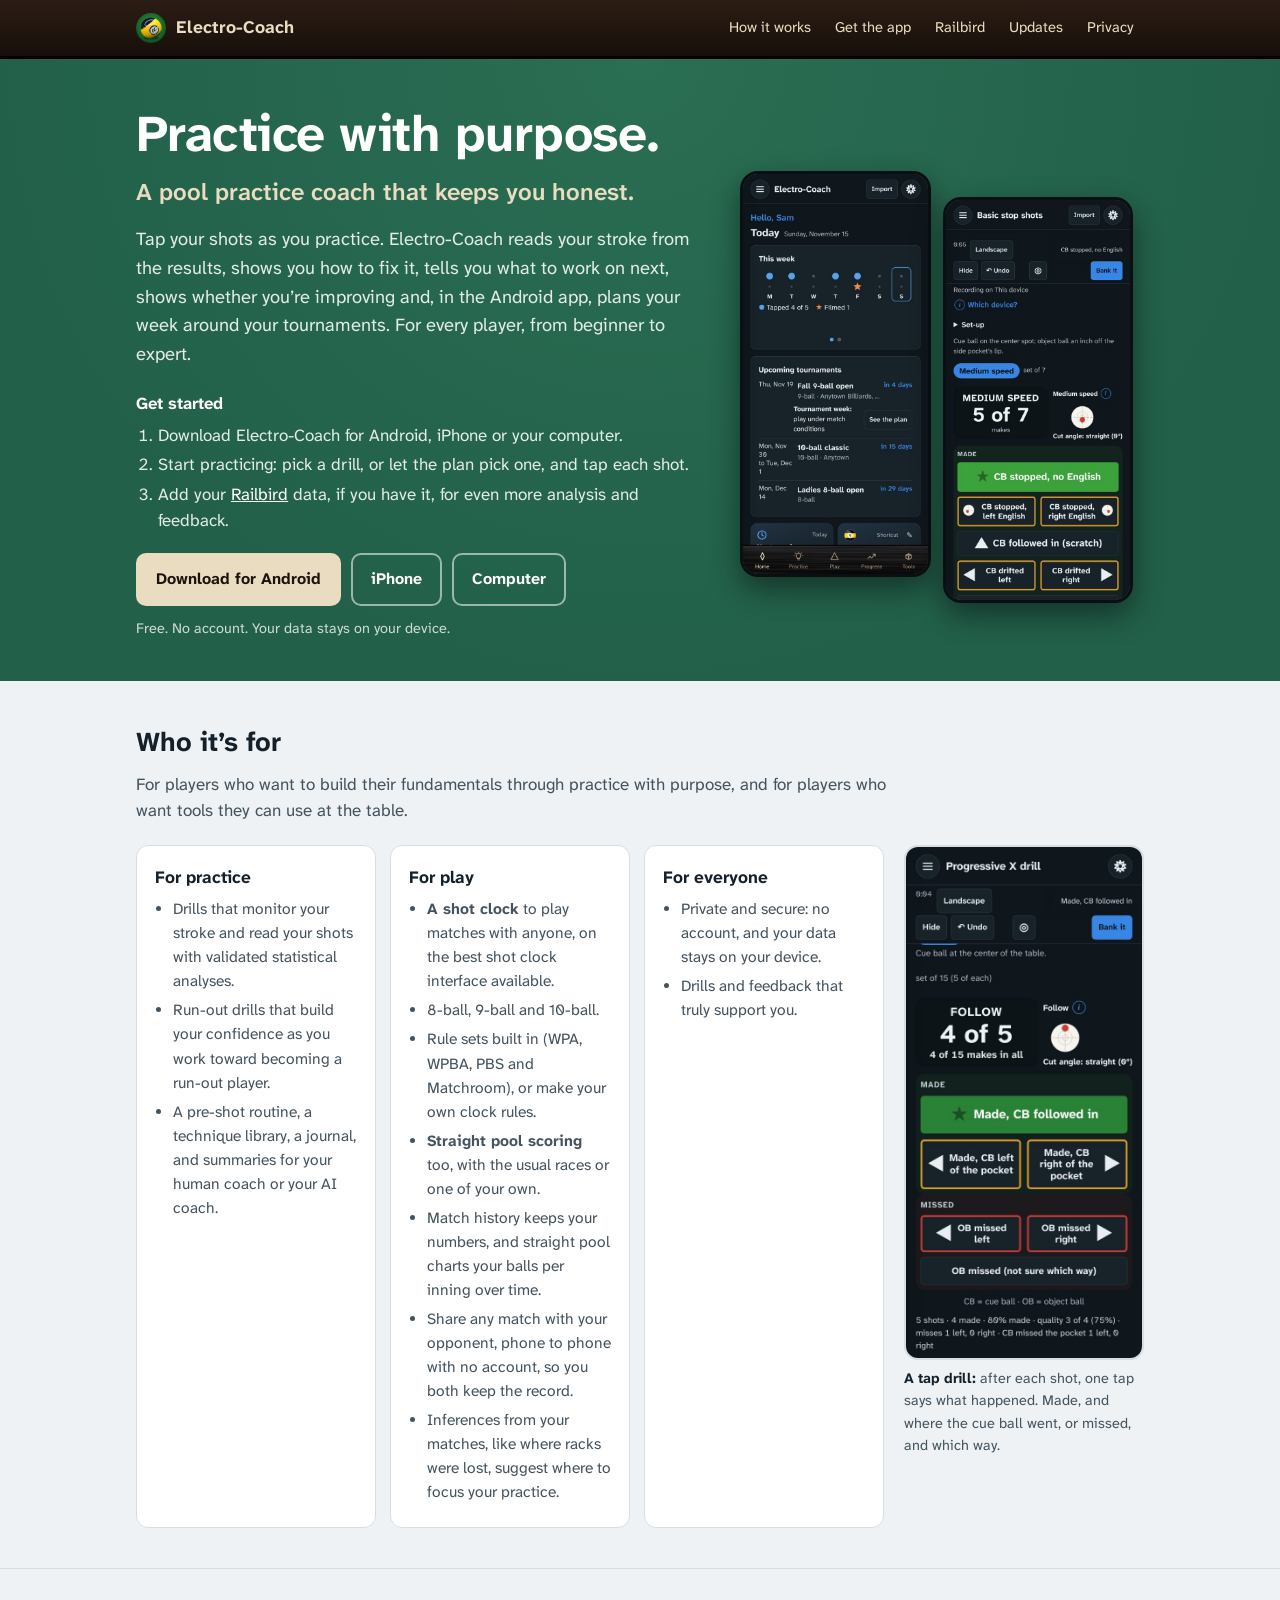
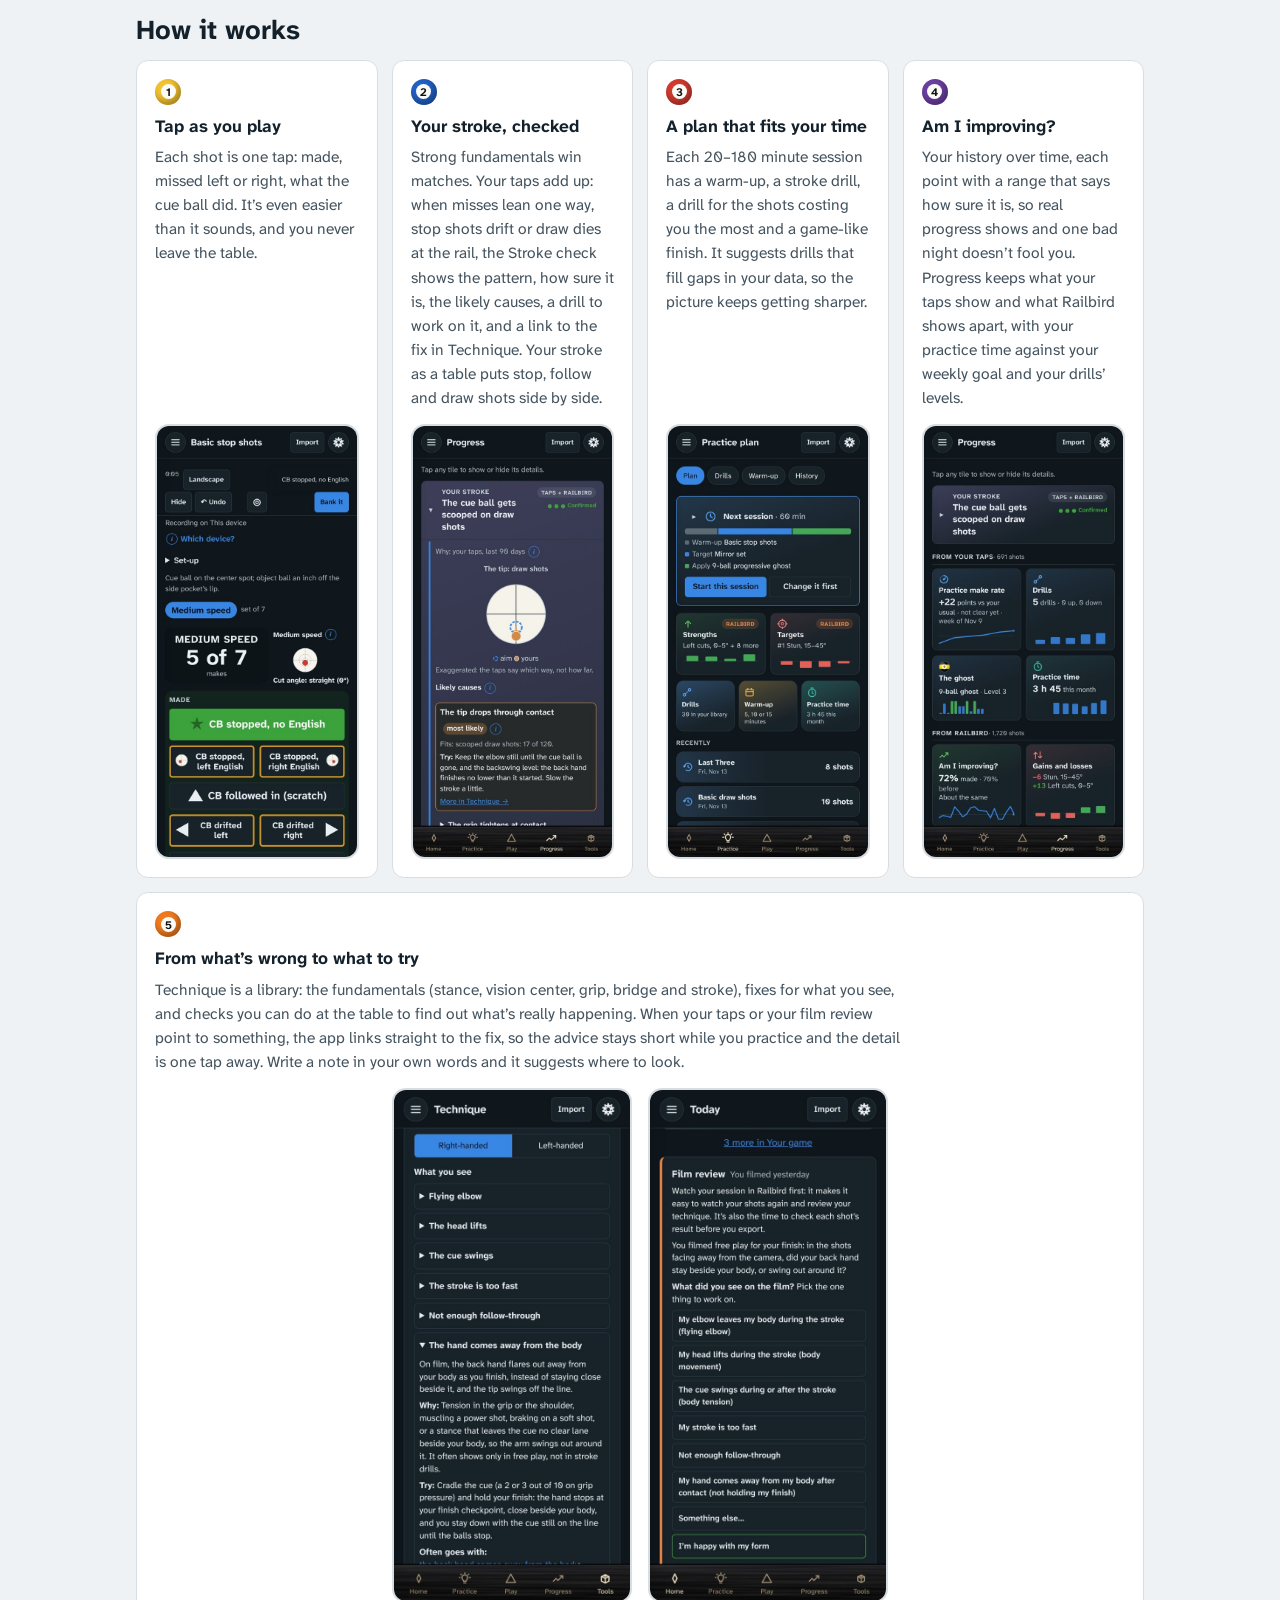
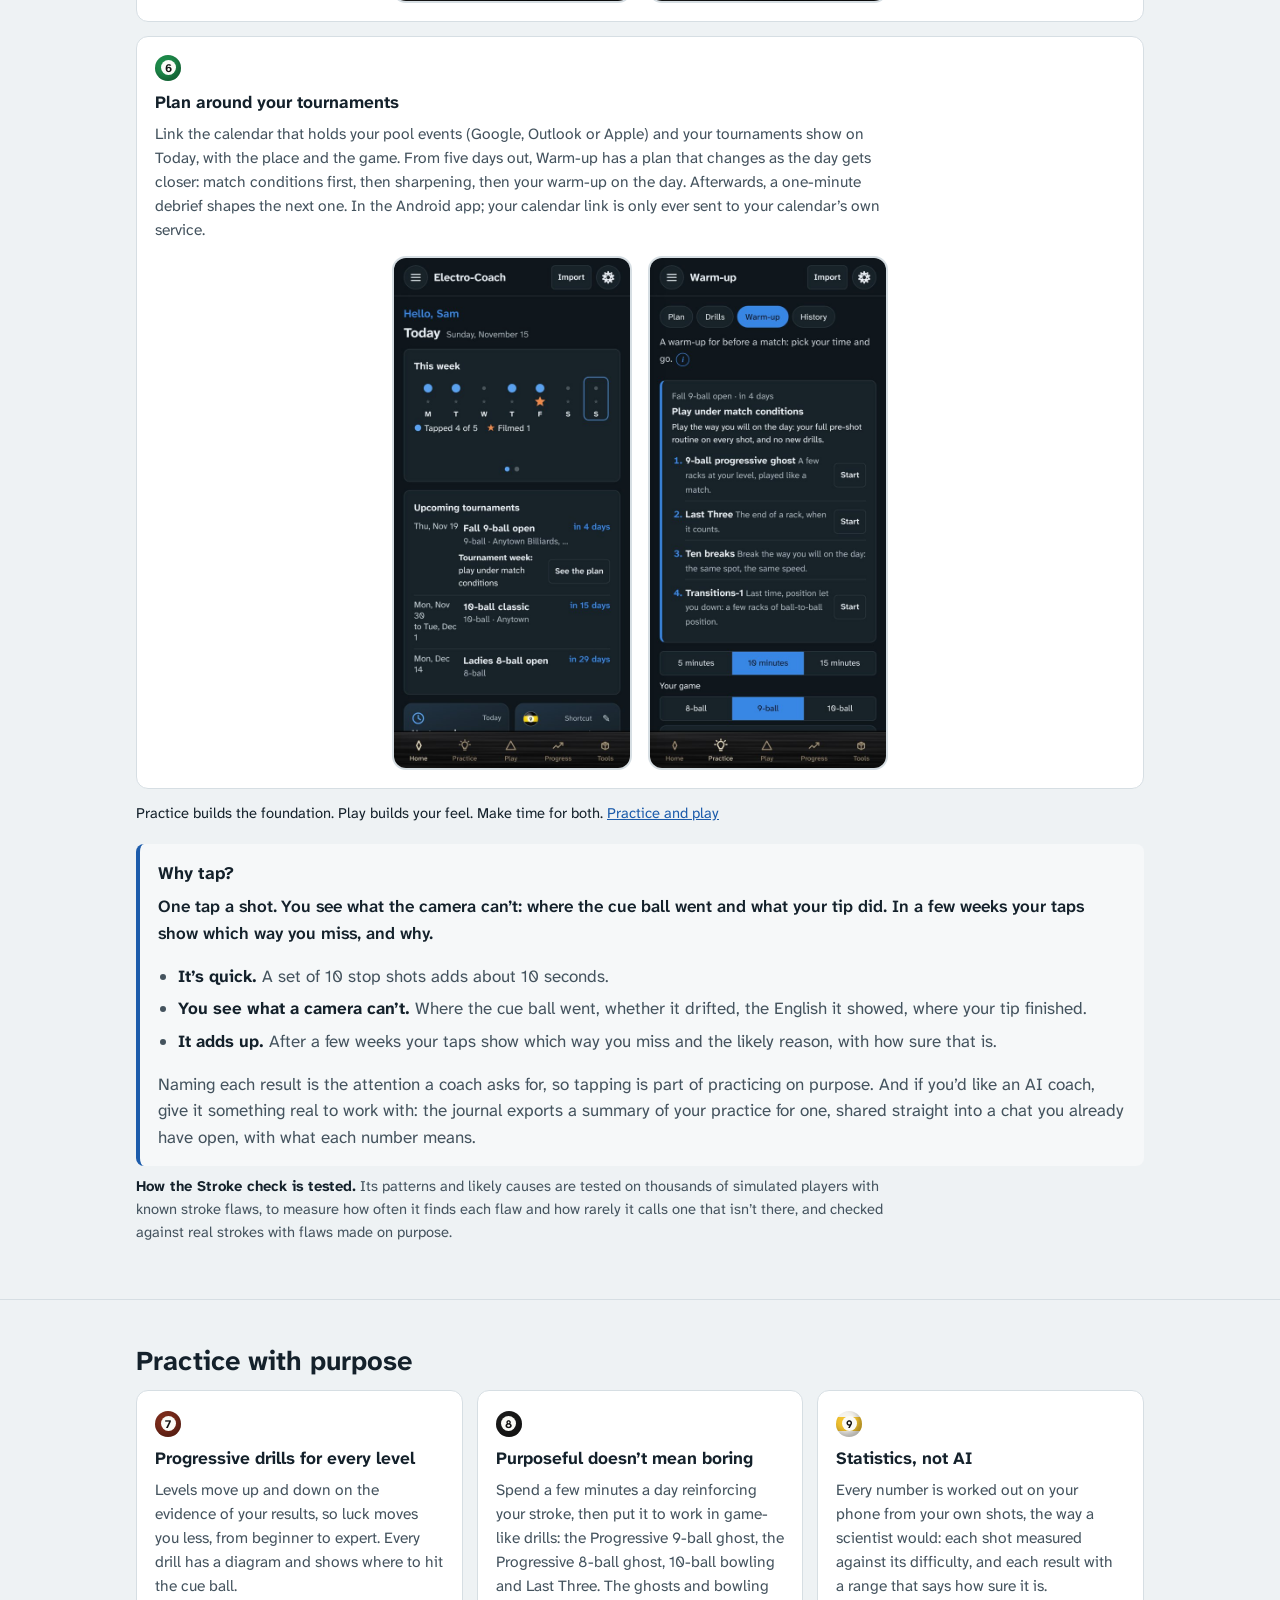
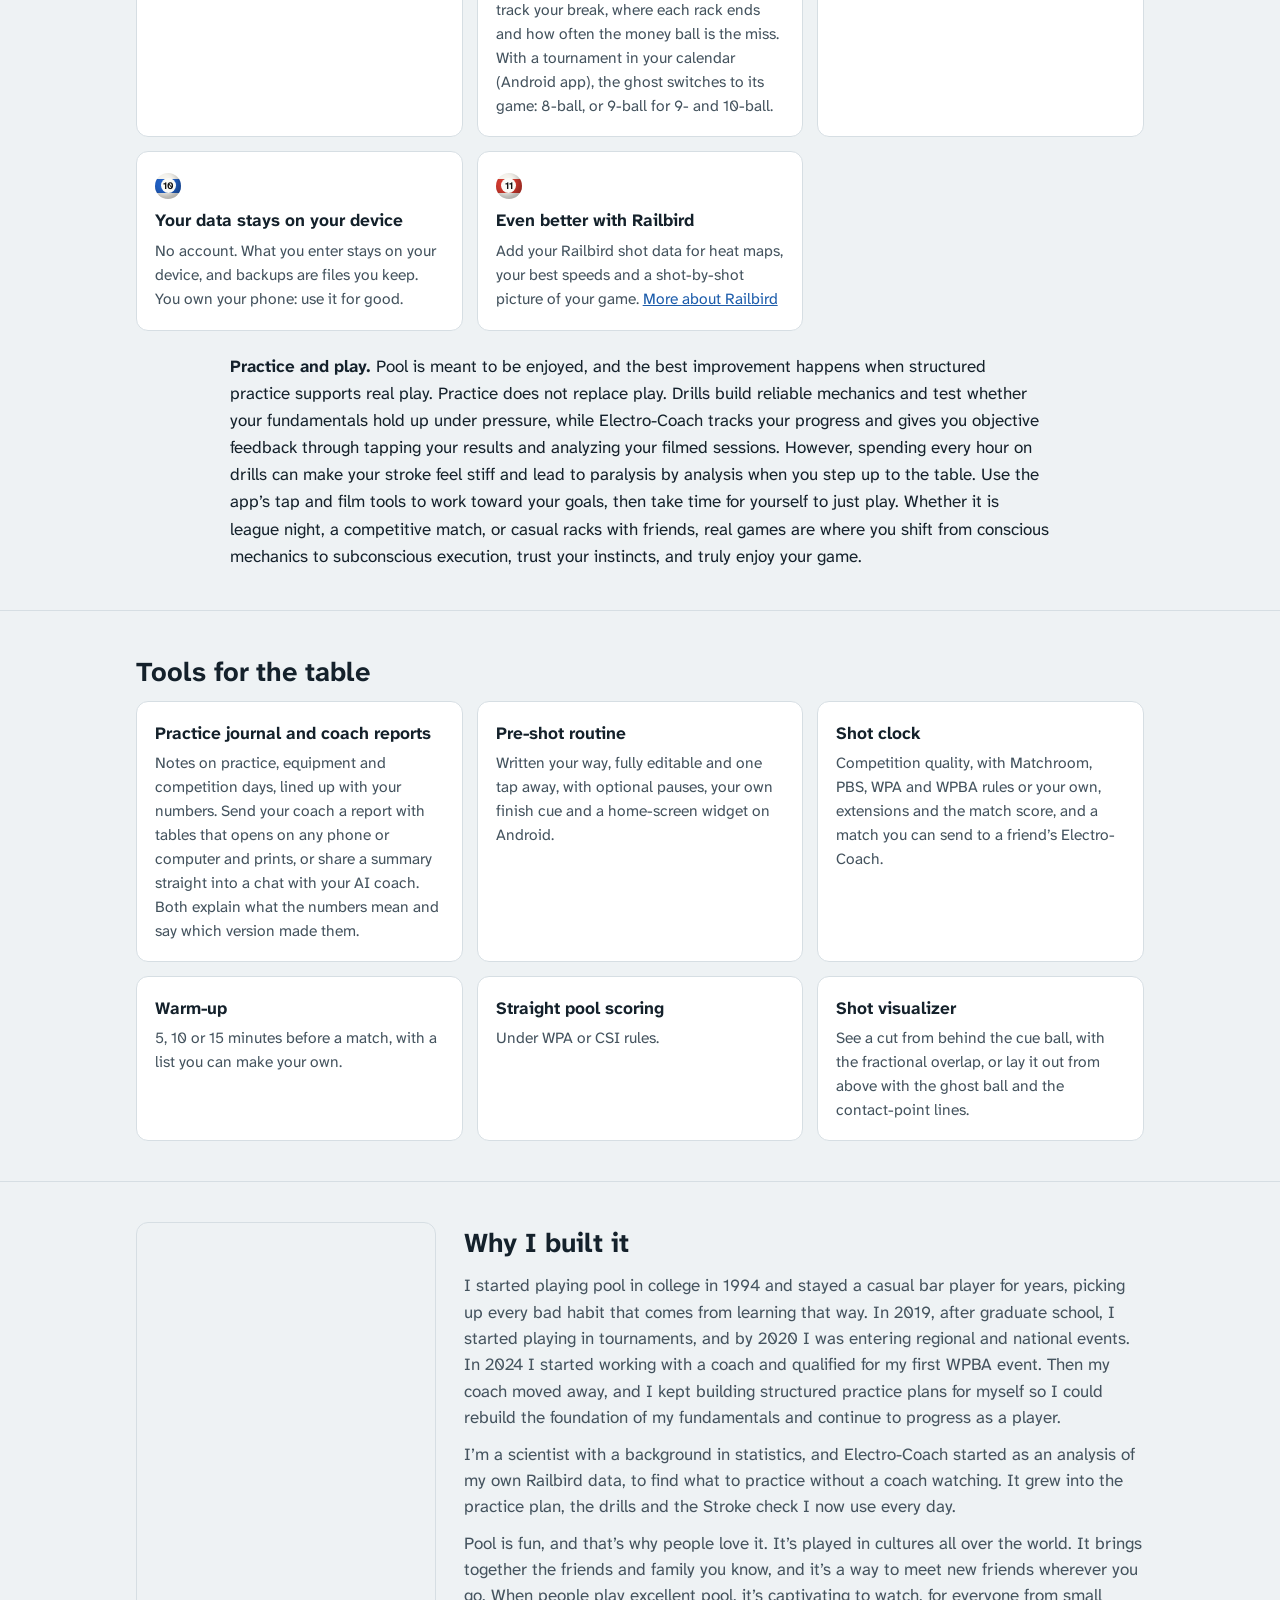
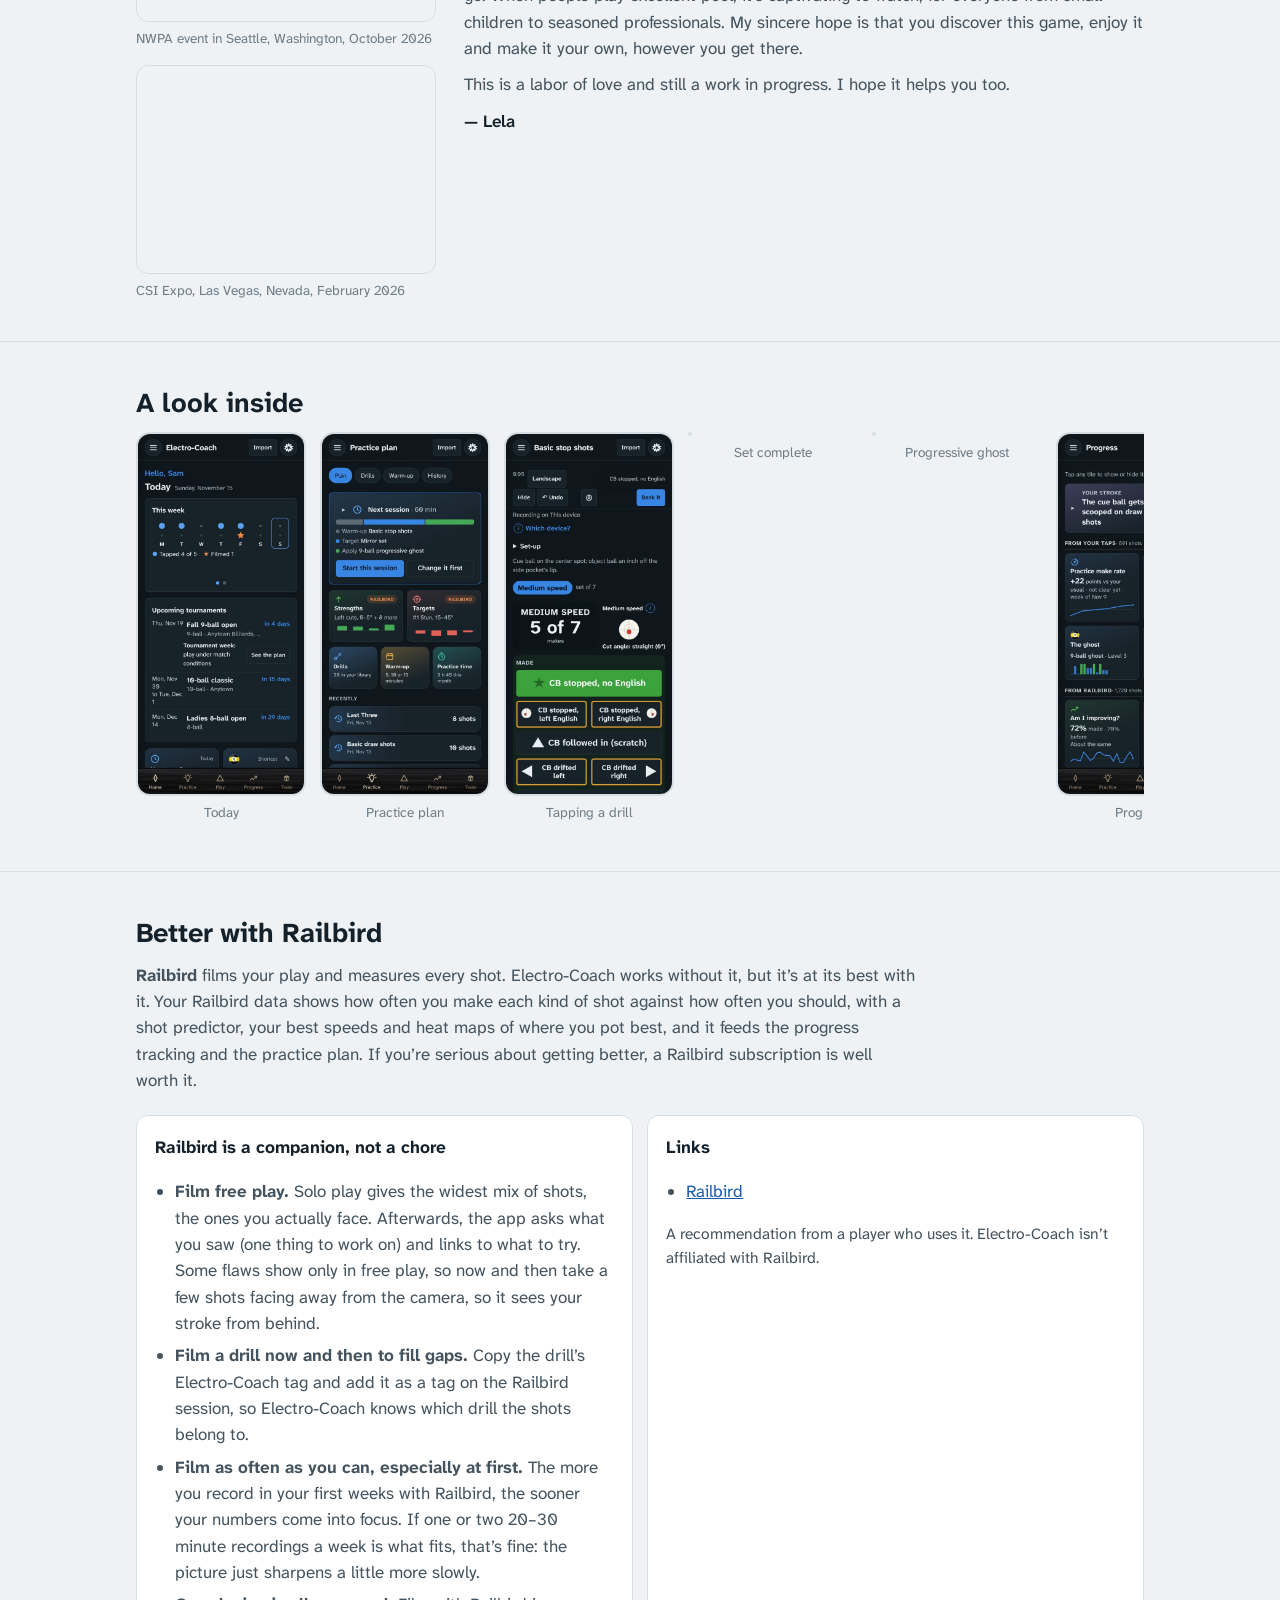
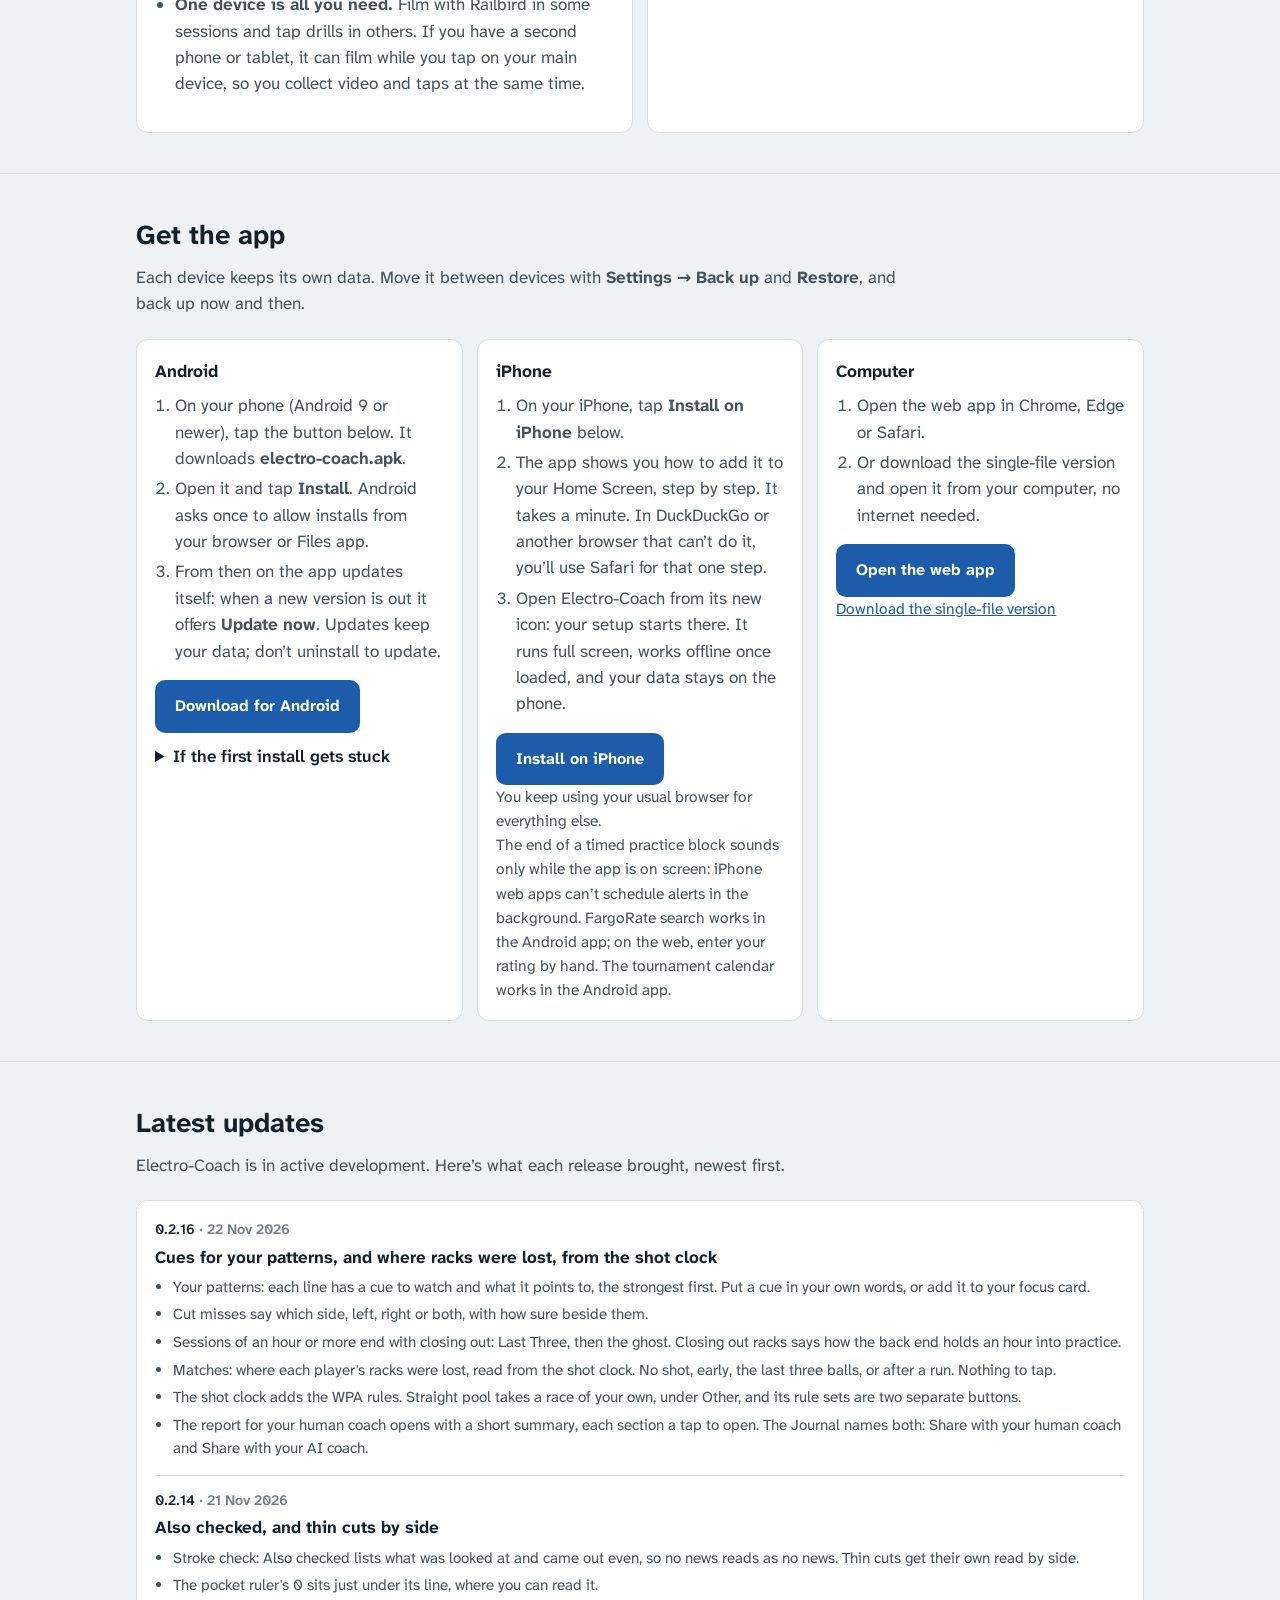
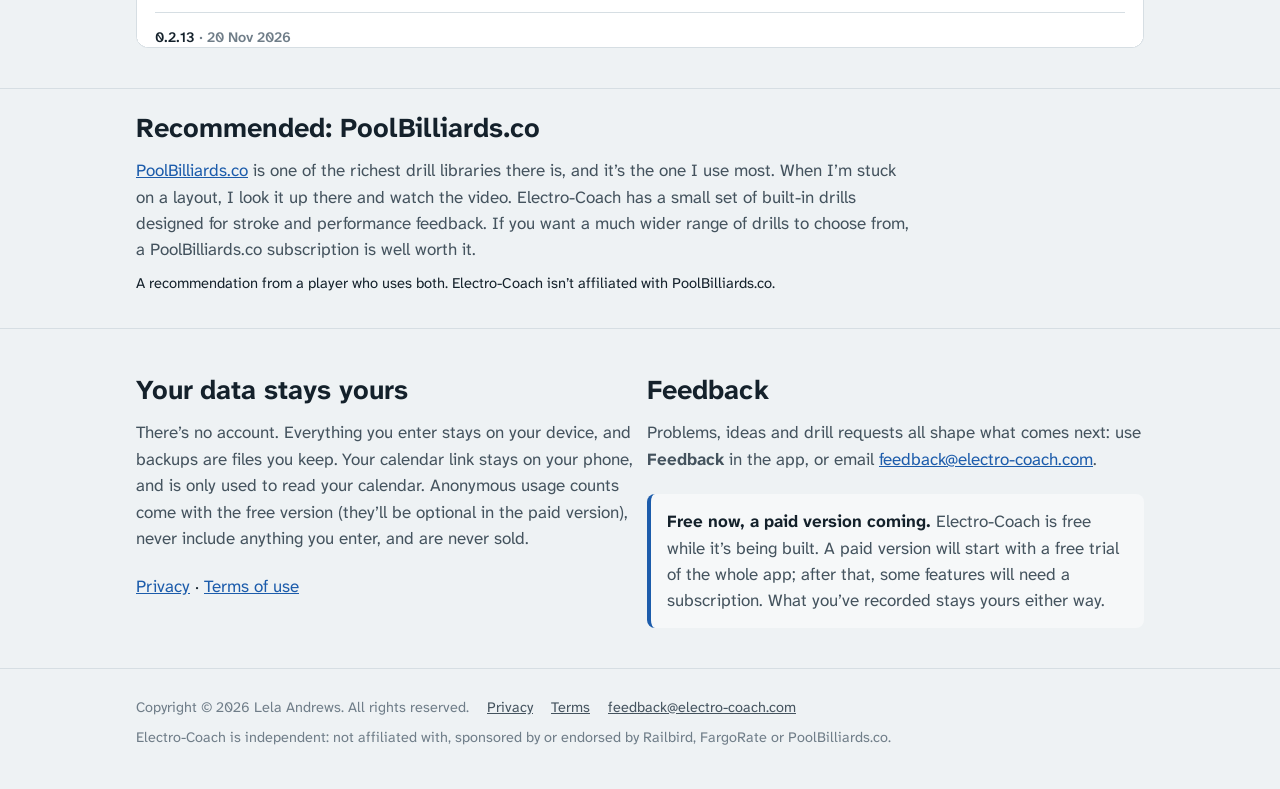
==== commit 88692485: "Website for 0.2.16: Who it's for, Latest updates, the web app and the single-file copy A new Who it'" ====
--- a/index.html
+++ b/index.html
@@ -72,6 +72,37 @@
 </div>
 
 <main>
+<section id="for">
+  <div class="wrap">
+    <h2>Who it’s for</h2>
+    <p class="sub">For players who want to build their fundamentals through practice with purpose, and for players who want tools they can use at the table.</p>
+    <div class="for">
+      <div class="grid for-cards">
+        <div class="card"><h3>For practice</h3><ul>
+          <li>Drills that monitor your stroke and read your shots with validated statistical analyses.</li>
+          <li>Run-out drills that build your confidence as you work toward becoming a run-out player.</li>
+          <li>A pre-shot routine, a technique library, a journal, and summaries for your human coach or your AI coach.</li>
+        </ul></div>
+        <div class="card"><h3>For play</h3><ul>
+          <li><b>A shot clock</b> to play matches with anyone, on the best shot clock interface available.</li>
+          <li>8-ball, 9-ball and 10-ball.</li>
+          <li>Rule sets built in (WPA, WPBA, PBS and Matchroom), or make your own clock rules.</li>
+          <li><b>Straight pool scoring</b> too, with the usual races or one of your own.</li>
+          <li>Match history keeps your numbers, and straight pool charts your balls per inning over time.</li>
+          <li>Share any match with your opponent, phone to phone with no account, so you both keep the record.</li>
+          <li>Inferences from your matches, like where racks were lost, suggest where to focus your practice.</li>
+        </ul></div>
+        <div class="card"><h3>For everyone</h3><ul>
+          <li>Private and secure: no account, and your data stays on your device.</li>
+          <li>Drills and feedback that truly support you.</li>
+        </ul></div>
+      </div>
+      <figure class="tapdrill"><img src="images/xtap.jpg" alt="The Progressive X drill’s tap screen: Follow, 4 of 5, with buttons for made and where the cue ball went, and for missed left or right" width="540" height="1168" loading="lazy">
+        <figcaption><b>A tap drill:</b> after each shot, one tap says what happened. Made, and where the cue ball went, or missed, and which way.</figcaption></figure>
+    </div>
+  </div>
+</section>
+
 <section id="how">
   <div class="wrap">
     <h2>How it works</h2>
@@ -119,7 +150,7 @@
     <div class="grid tools">
       <div class="card"><h3>Practice journal and coach reports</h3><p>Notes on practice, equipment and competition days, lined up with your numbers. Send your coach a report with tables that opens on any phone or computer and prints, or share a summary straight into a chat with your AI coach. Both explain what the numbers mean and say which version made them.</p></div>
       <div class="card"><h3>Pre-shot routine</h3><p>Written your way, fully editable and one tap away, with optional pauses, your own finish cue and a home-screen widget on Android.</p></div>
-      <div class="card"><h3>Shot clock</h3><p>Competition quality, with extensions and the match score, and a match you can send to a friend’s Electro-Coach.</p></div>
+      <div class="card"><h3>Shot clock</h3><p>Competition quality, with Matchroom, PBS, WPA and WPBA rules or your own, extensions and the match score, and a match you can send to a friend’s Electro-Coach.</p></div>
       <div class="card"><h3>Warm-up</h3><p>5, 10 or 15 minutes before a match, with a list you can make your own.</p></div>
       <div class="card"><h3>Straight pool scoring</h3><p>Under WPA or CSI rules.</p></div>
       <div class="card"><h3>Shot visualizer</h3><p>See a cut from behind the cue ball, with the fractional overlap, or lay it out from above with the ghost ball and the contact-point lines.</p></div>
@@ -251,6 +282,7 @@
     <h2>Latest updates</h2>
     <p class="sub">Electro-Coach is in active development. Here’s what each release brought, newest first.</p>
     <div class="updates" tabindex="0" role="region" aria-label="Release notes, newest first">
+<article class="update"><h3><span class="ver">0.2.16</span> · <time datetime="2026-11-22">22 Nov 2026</time></h3><p class="u-title">Cues for your patterns, and where racks were lost, from the shot clock</p><ul><li>Your patterns: each line has a cue to watch and what it points to, the strongest first. Put a cue in your own words, or add it to your focus card.</li><li>Cut misses say which side, left, right or both, with how sure beside them.</li><li>Sessions of an hour or more end with closing out: Last Three, then the ghost. Closing out racks says how the back end holds an hour into practice.</li><li>Matches: where each player&#x27;s racks were lost, read from the shot clock. No shot, early, the last three balls, or after a run. Nothing to tap.</li><li>The shot clock adds the WPA rules. Straight pool takes a race of your own, under Other, and its rule sets are two separate buttons.</li><li>The report for your human coach opens with a short summary, each section a tap to open. The Journal names both: Share with your human coach and Share with your AI coach.</li></ul></article>
 <article class="update"><h3><span class="ver">0.2.14</span> · <time datetime="2026-11-21">21 Nov 2026</time></h3><p class="u-title">Also checked, and thin cuts by side</p><ul><li>Stroke check: Also checked lists what was looked at and came out even, so no news reads as no news. Thin cuts get their own read by side.</li><li>The pocket ruler&#x27;s 0 sits just under its line, where you can read it.</li></ul></article>
 <article class="update"><h3><span class="ver">0.2.13</span> · <time datetime="2026-11-20">20 Nov 2026</time></h3><p class="u-title">Closing out racks, a cue from your misses, and experiments in the Journal</p><ul><li>Closing out racks: from your 8-ball and 9-ball ghosts, how often the key ball and the game ball end a rack against the balls before them. It ranks among your Targets when it costs you, and names the ball that stands out.</li><li>A cue from your misses: when a drill&#x27;s misses lean clearly one way on a cut, its page says what to adjust and puts it on your focus card.</li><li>Journal: mark a Technique entry as Trying, then Keep it or Drop it. In the days before a tournament, Warm-up asks whether to leave it for after the event.</li><li>Tournament week: a table speed check, since tournament cloth is usually faster than where you practice.</li><li>Stroke check: a lean on one cut side only, and English reads say which drill they come from.</li><li>Targets: one drill to practice each, the best match for the shot.</li><li>Home shows every tile again. Am I improving? shows your taps beside Railbird.</li><li>Ghosts: Where racks end is open, with what ends your racks and where position slips.</li><li>The pocket ruler starts right in the Android app, adjusts with − and +, and its 0 line sits away from the screen&#x27;s edge.</li><li>The AI summary says how sure each session is on its own.</li></ul></article>
 <article class="update"><h3><span class="ver">0.2.11</span> · <time datetime="2026-11-20">20 Nov 2026</time></h3><p class="u-title">Pocket sizes and a pocket ruler, clearer numbers, and cards that fit one screen</p><ul><li>Targets: tap a target&#x27;s name to open or close it. Its number, how sure, the drill to practice it and the trend fit on one screen.</li><li>Clearer numbers: every number says &quot;makes per 100 shots&quot; and what it&#x27;s compared with, and how sure it is in three words (Clear, Not clear yet, Too close to call). A change is also put as FargoRate: &quot;like playing about a 510 instead of 500&quot; once you&#x27;ve added your rating.</li><li>Long term: the last 90 days are compared with the 180 days before them. Your usual is the year before, worked out again each month.</li><li>Home: the first view is your next session, your #1 target and Last 14 days, with More for the rest, and a tile for your #1 target&#x27;s drill.</li><li>Am I improving?: one card that folds by its headings, with your biggest gain in it.</li><li>Pockets: tables split by pocket size (Tight, Standard, Generous), how to measure a pocket, a pocket ruler in Tools, and your tables saved by name.</li><li>Thin cuts 1: the app picks which cut is next, the same number of each in a set.</li><li>Drill pages and ghosts: a link beside the layout to Your numbers, which fits one screen.</li><li>FargoRate: your rating, then how it has moved, with the settings below.</li><li>One Your data page for importing, backup and your shot data.</li><li>Easier to read in a dim room: stronger contrast for red and green text, in light and dark.</li></ul></article>
--- a/style.css
+++ b/style.css
@@ -157,6 +157,16 @@
 .tested { color: var(--ink-2); max-width: 52em; }
 .tested b { color: var(--ink); }
 .tools .card h3 { margin-bottom: 4px; }
+/* Who it's for (0.2.16, Lela's notes of 22 Nov 2026): practice, play and everyone, with a tap drill shown beside them. */
+.for { display: grid; grid-template-columns: 1fr minmax(180px, 240px); gap: 20px; align-items: start; }
+.for-cards { grid-template-columns: repeat(auto-fit, minmax(220px, 1fr)); }
+.for-cards ul { margin: 6px 0 0; padding-left: 1.15em; color: var(--ink-2); font-size: .97rem; }
+.for-cards li { margin: 5px 0; }
+.tapdrill { margin: 0; }
+.tapdrill img { width: 100%; height: auto; border-radius: 14px; border: 2px solid var(--line); }
+.tapdrill figcaption { font-size: .9rem; color: var(--ink-2); margin-top: 8px; }
+.tapdrill figcaption b { color: var(--ink); }
+@media (max-width: 760px) { .for { grid-template-columns: 1fr; } .tapdrill { max-width: 260px; margin: 0 auto; } }
 @media (max-width: 640px) { .step img { max-width: 200px; } }
 
 /* Link your tournament calendar (calendar/, 0.1.108): the link as a QR code, made in the page */
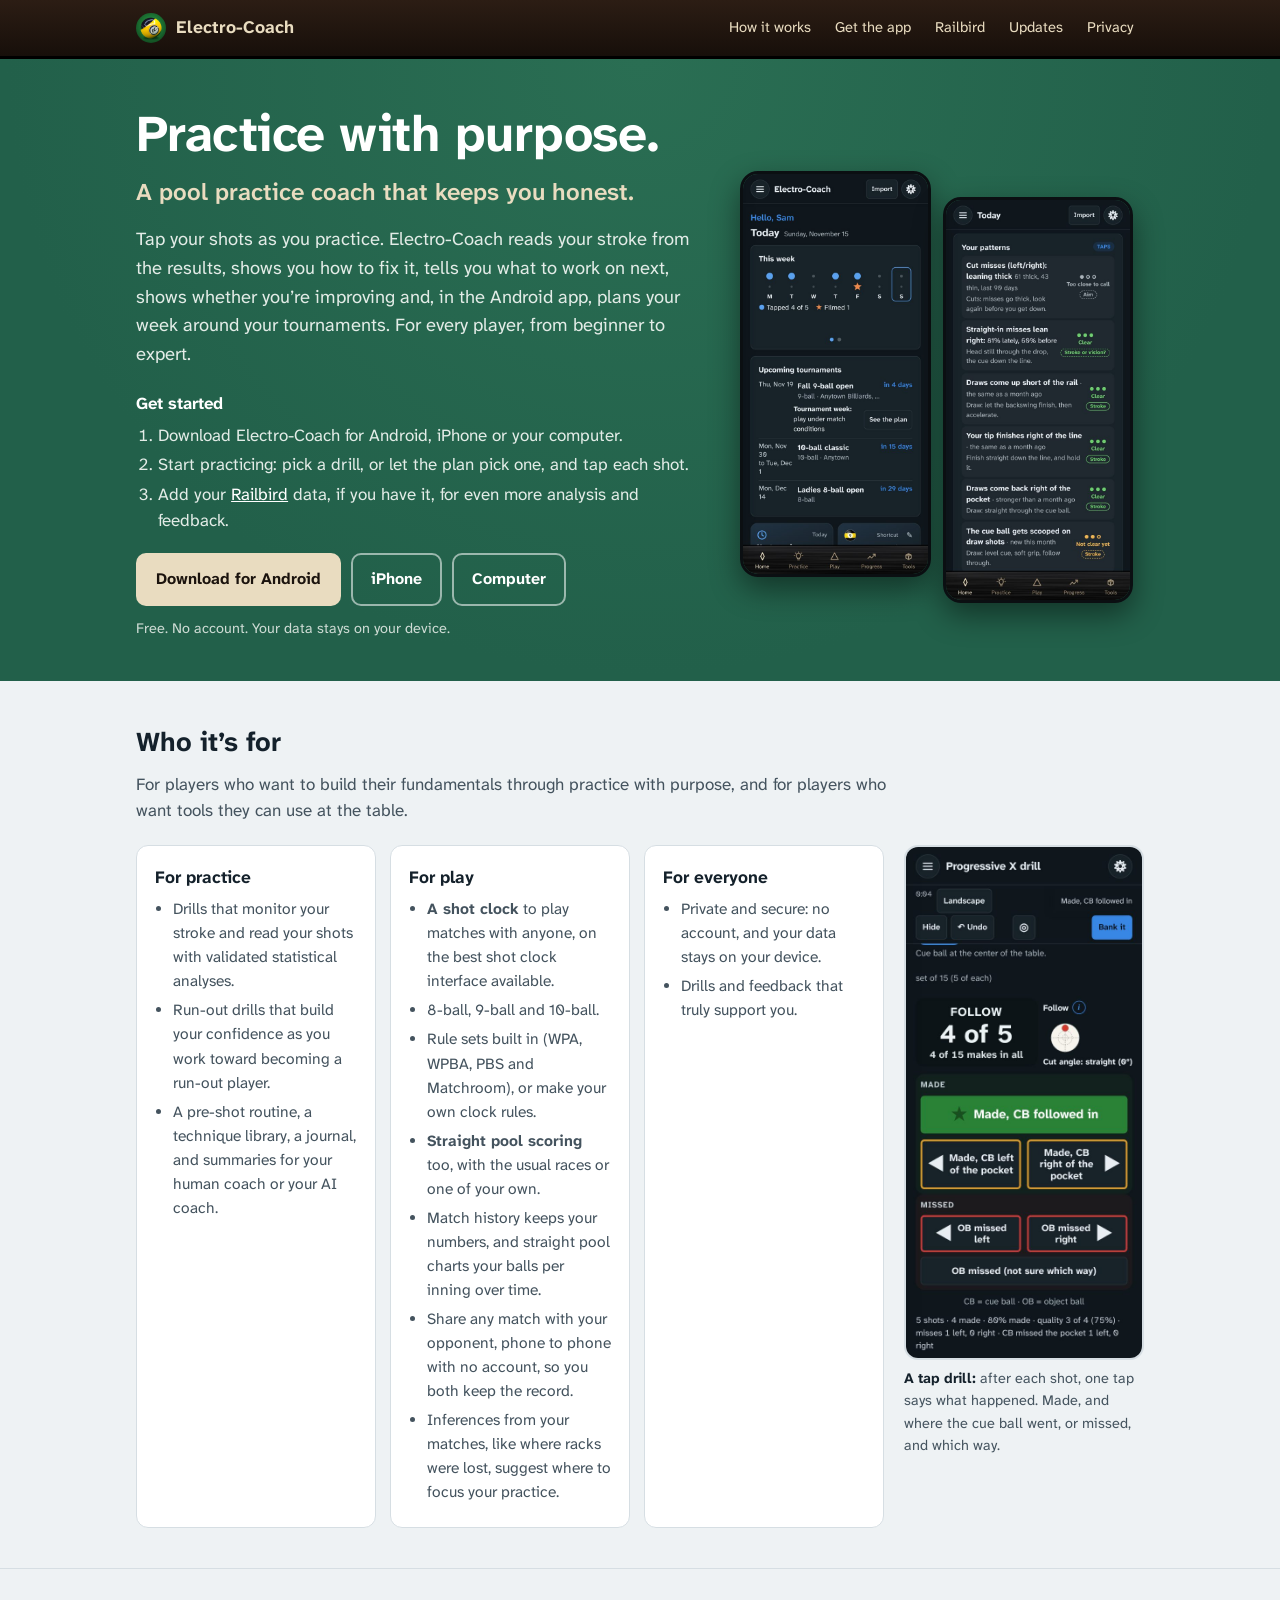
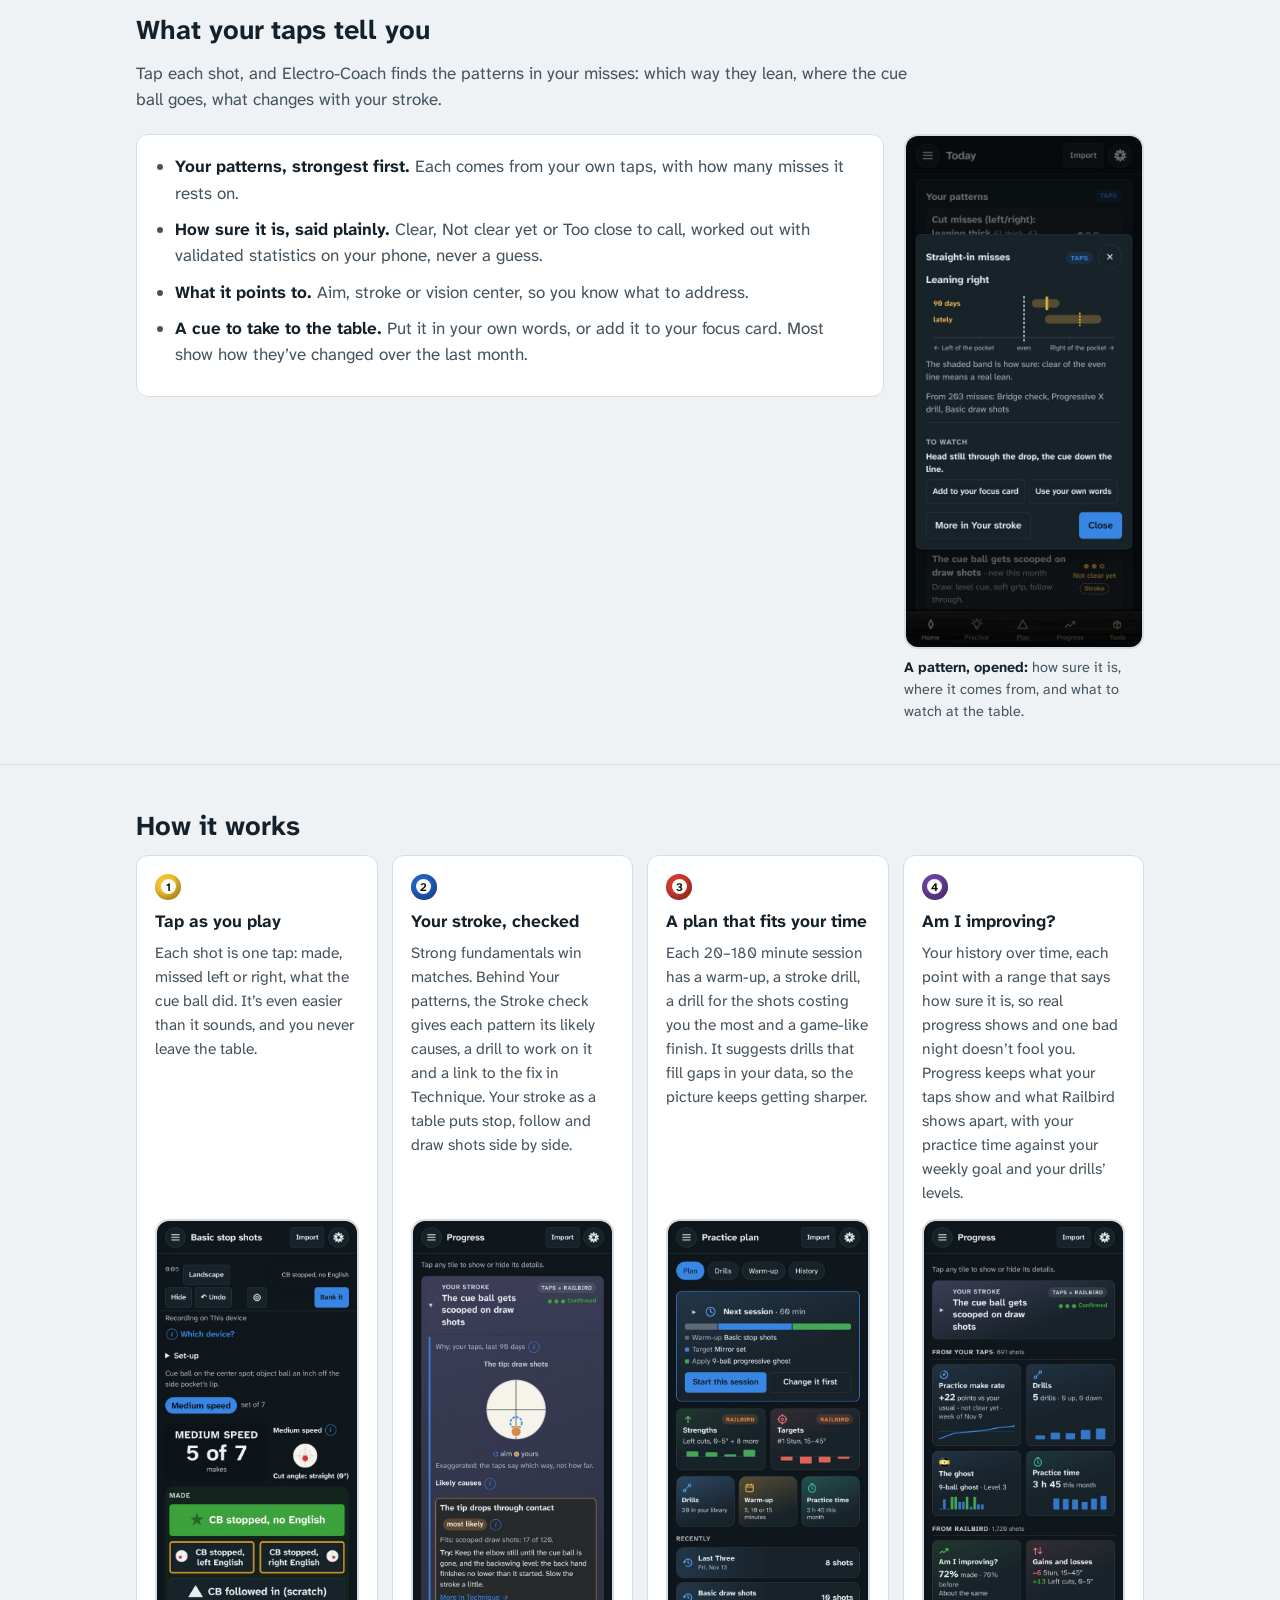
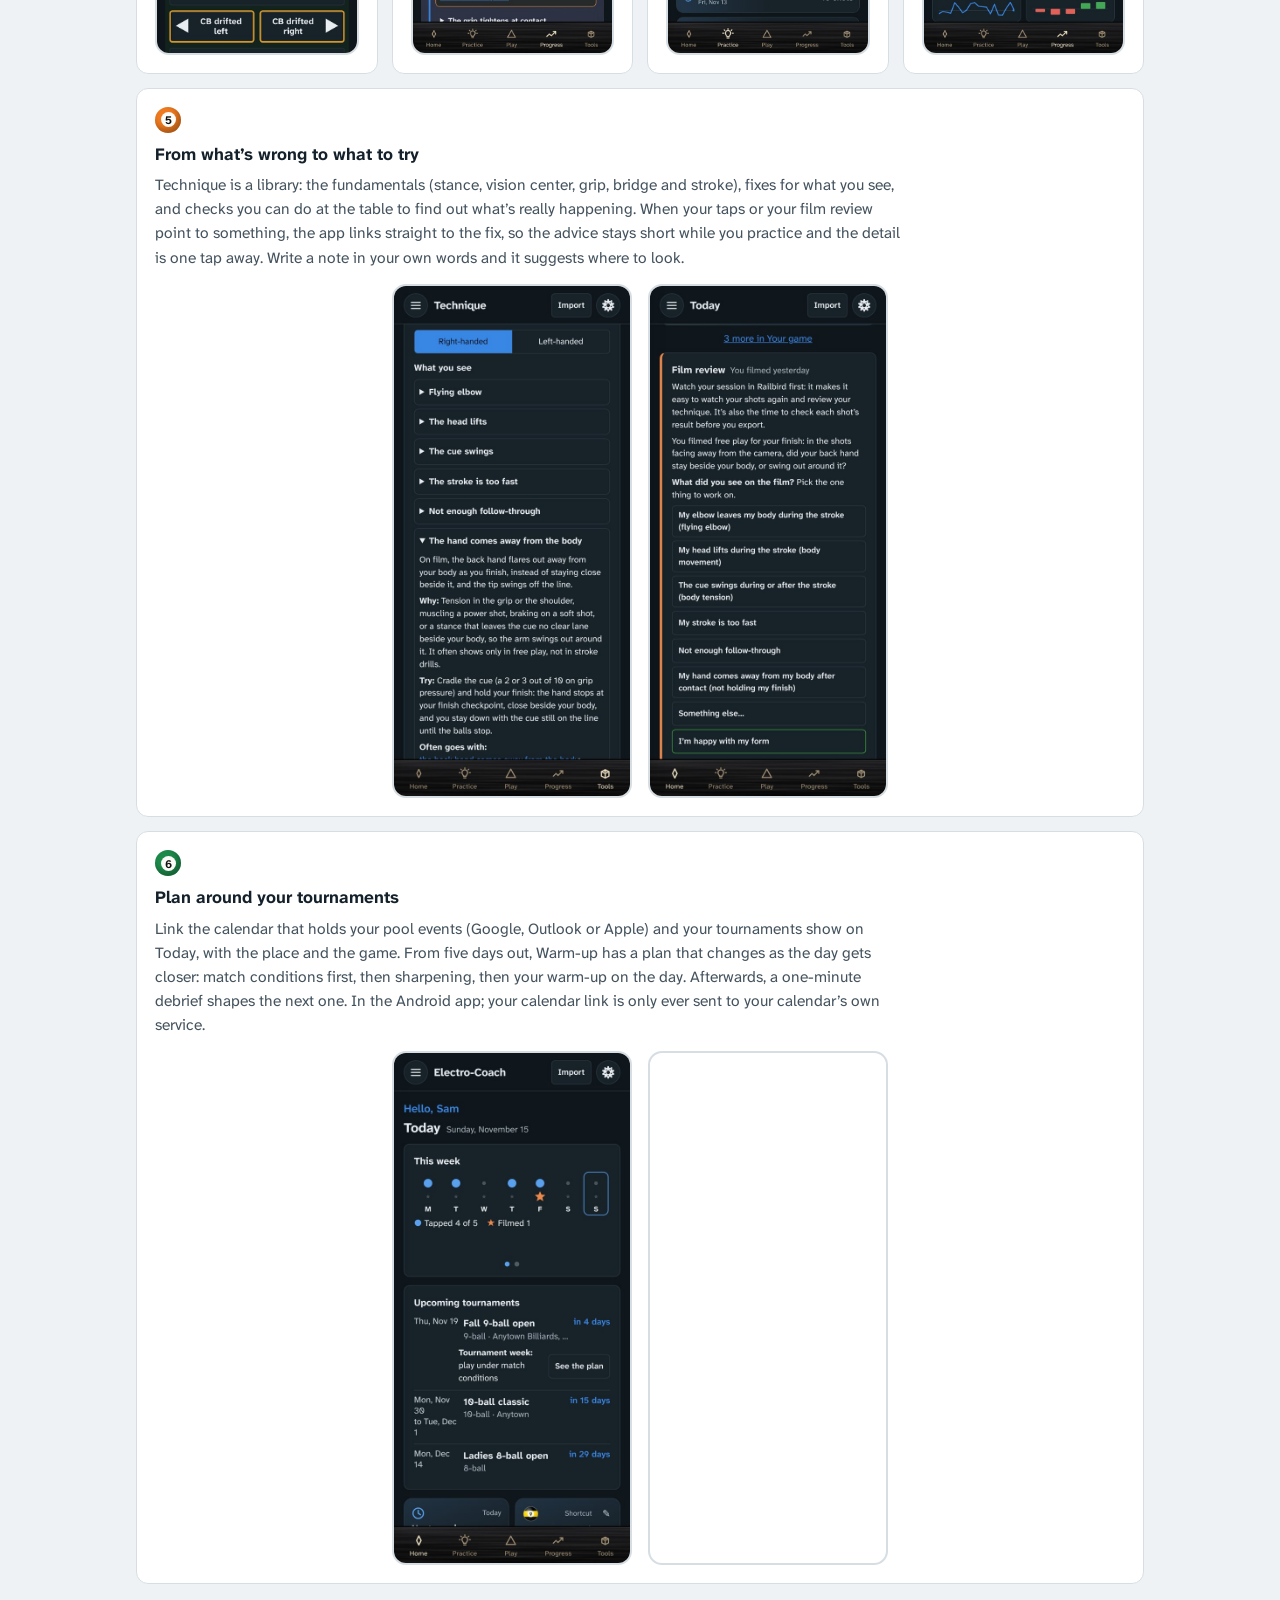
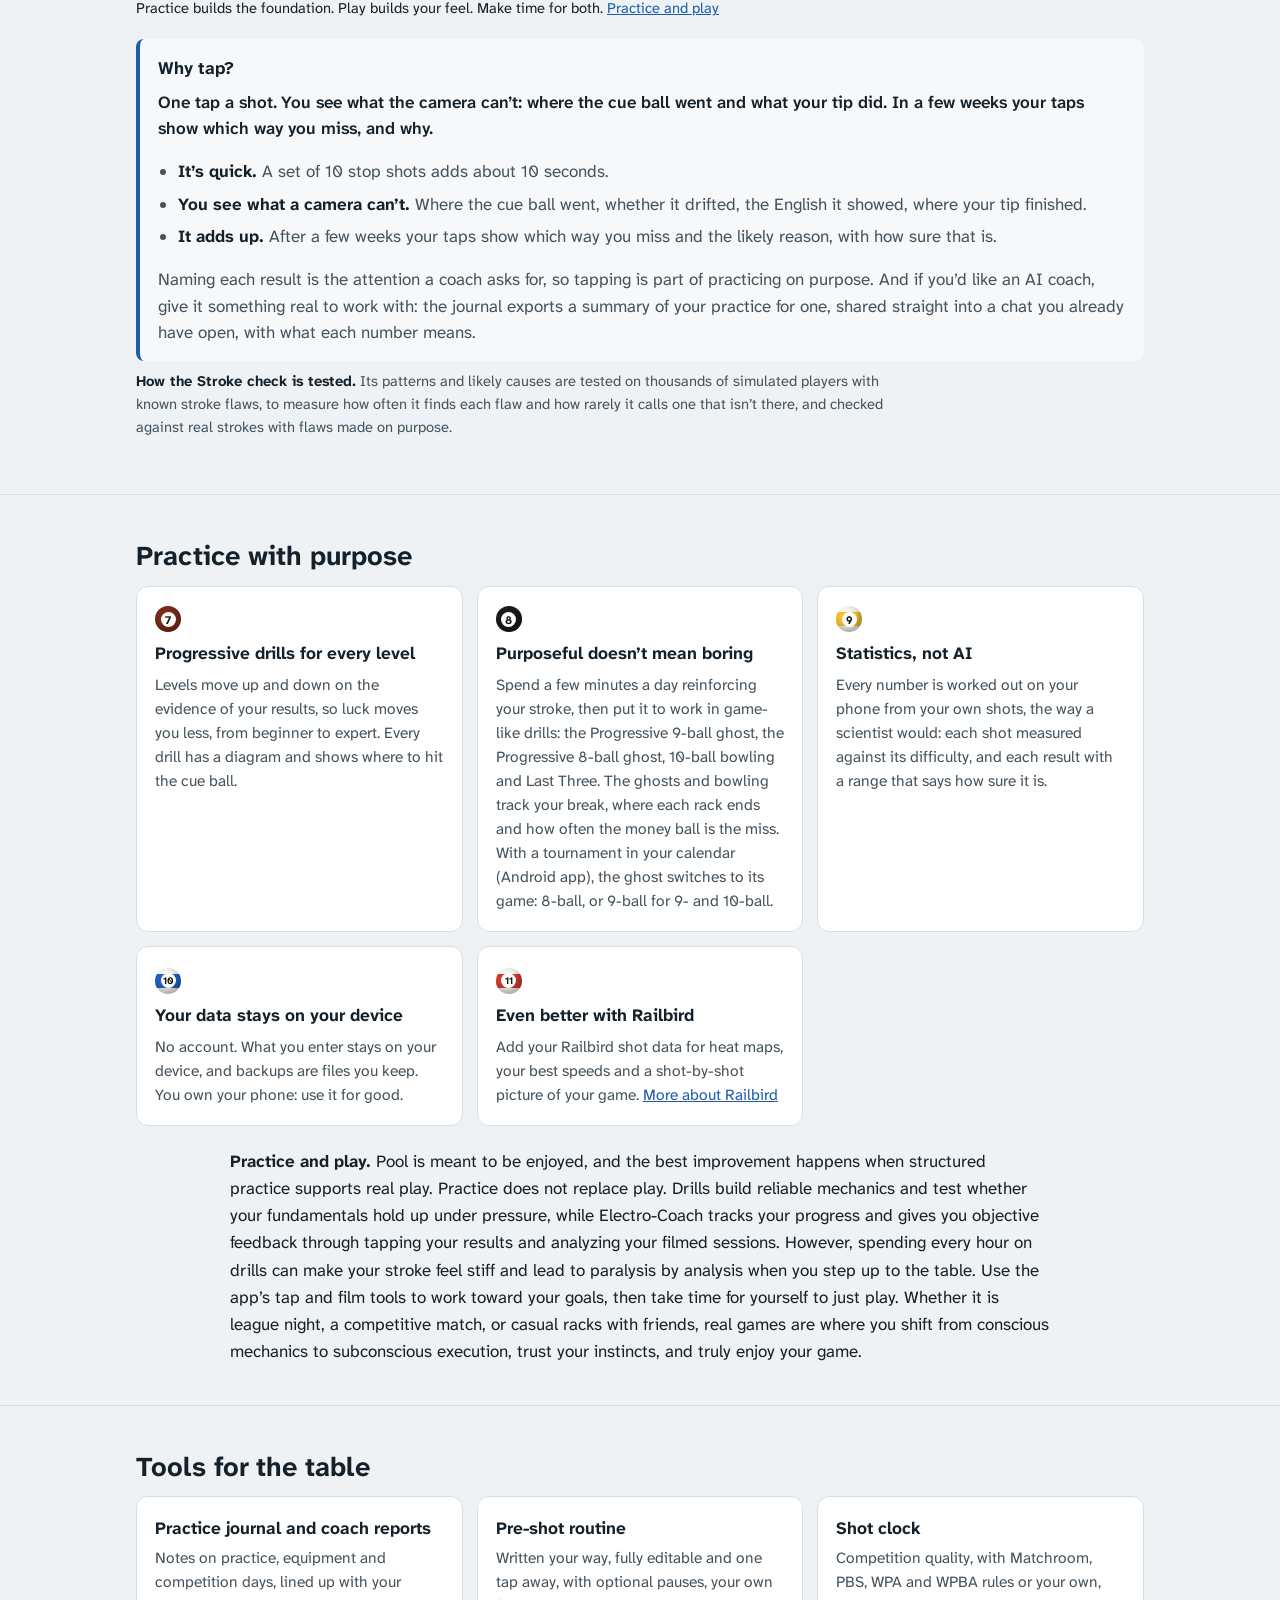
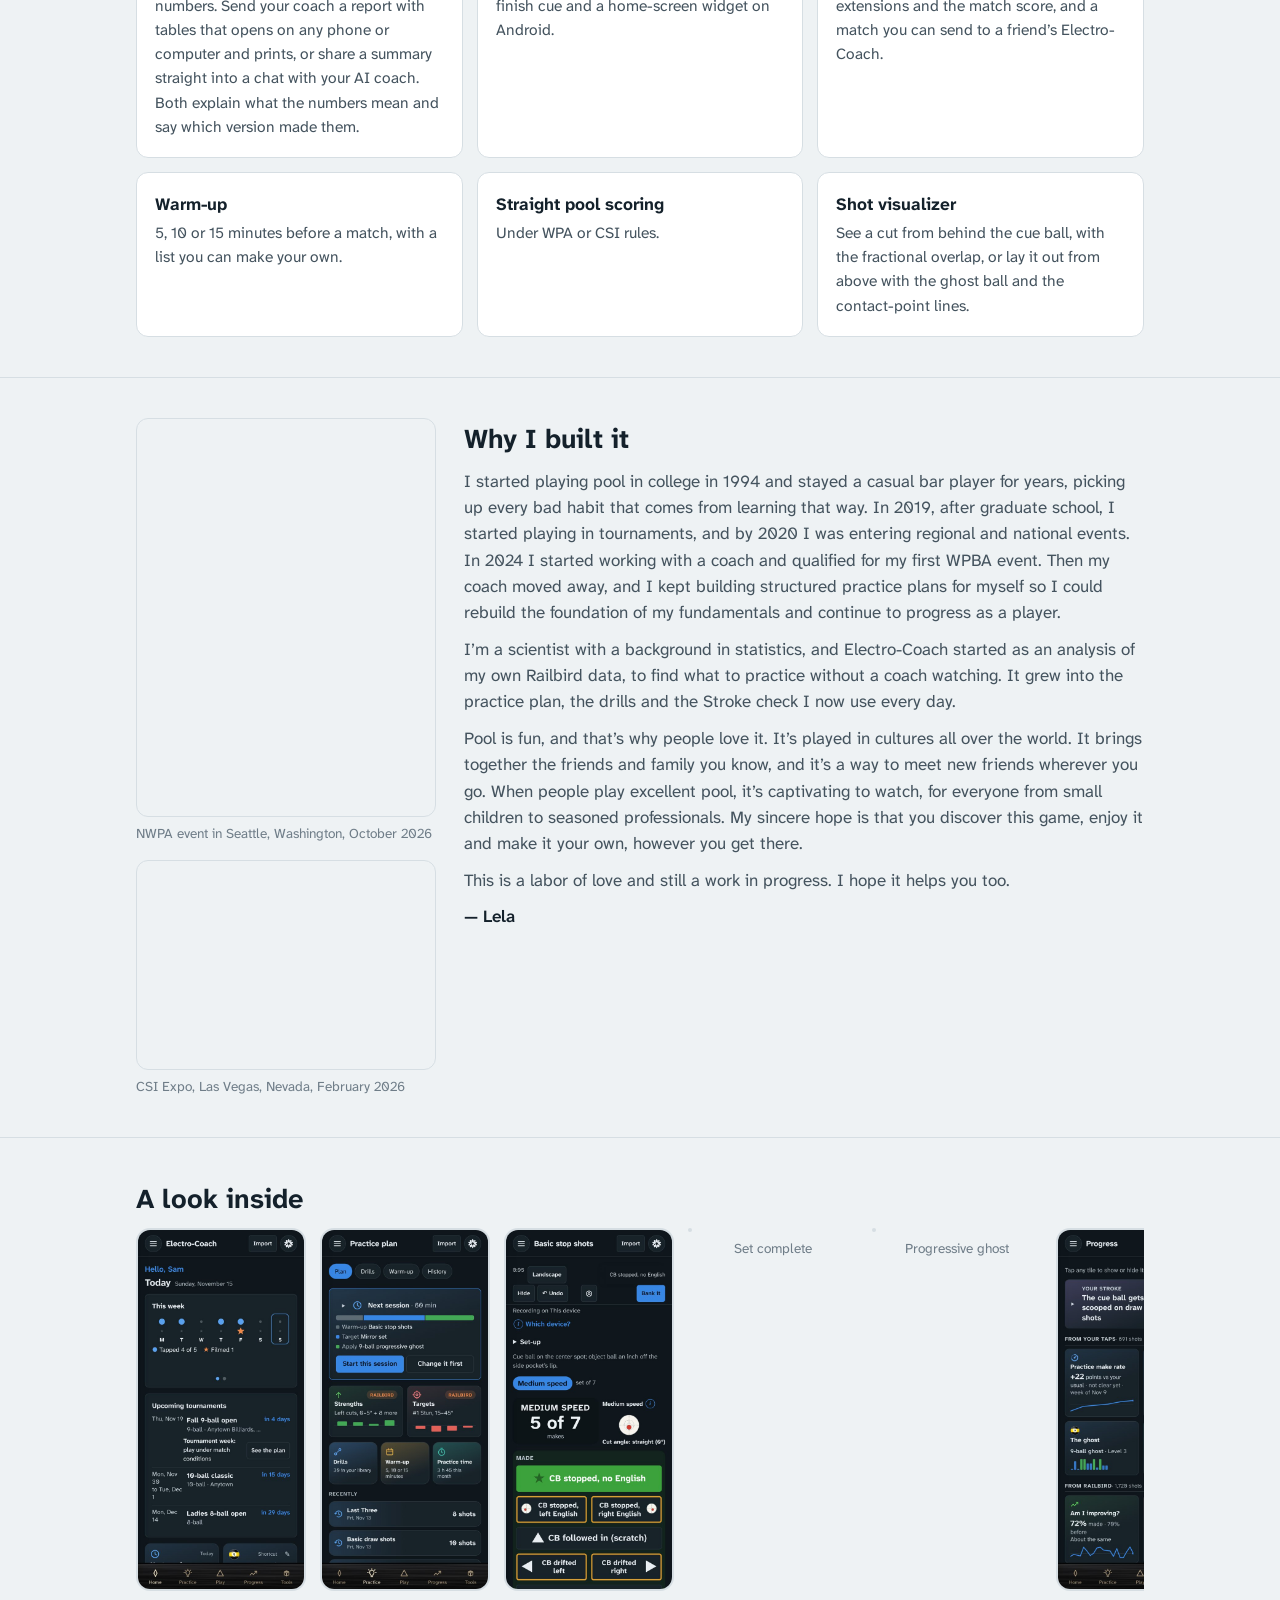
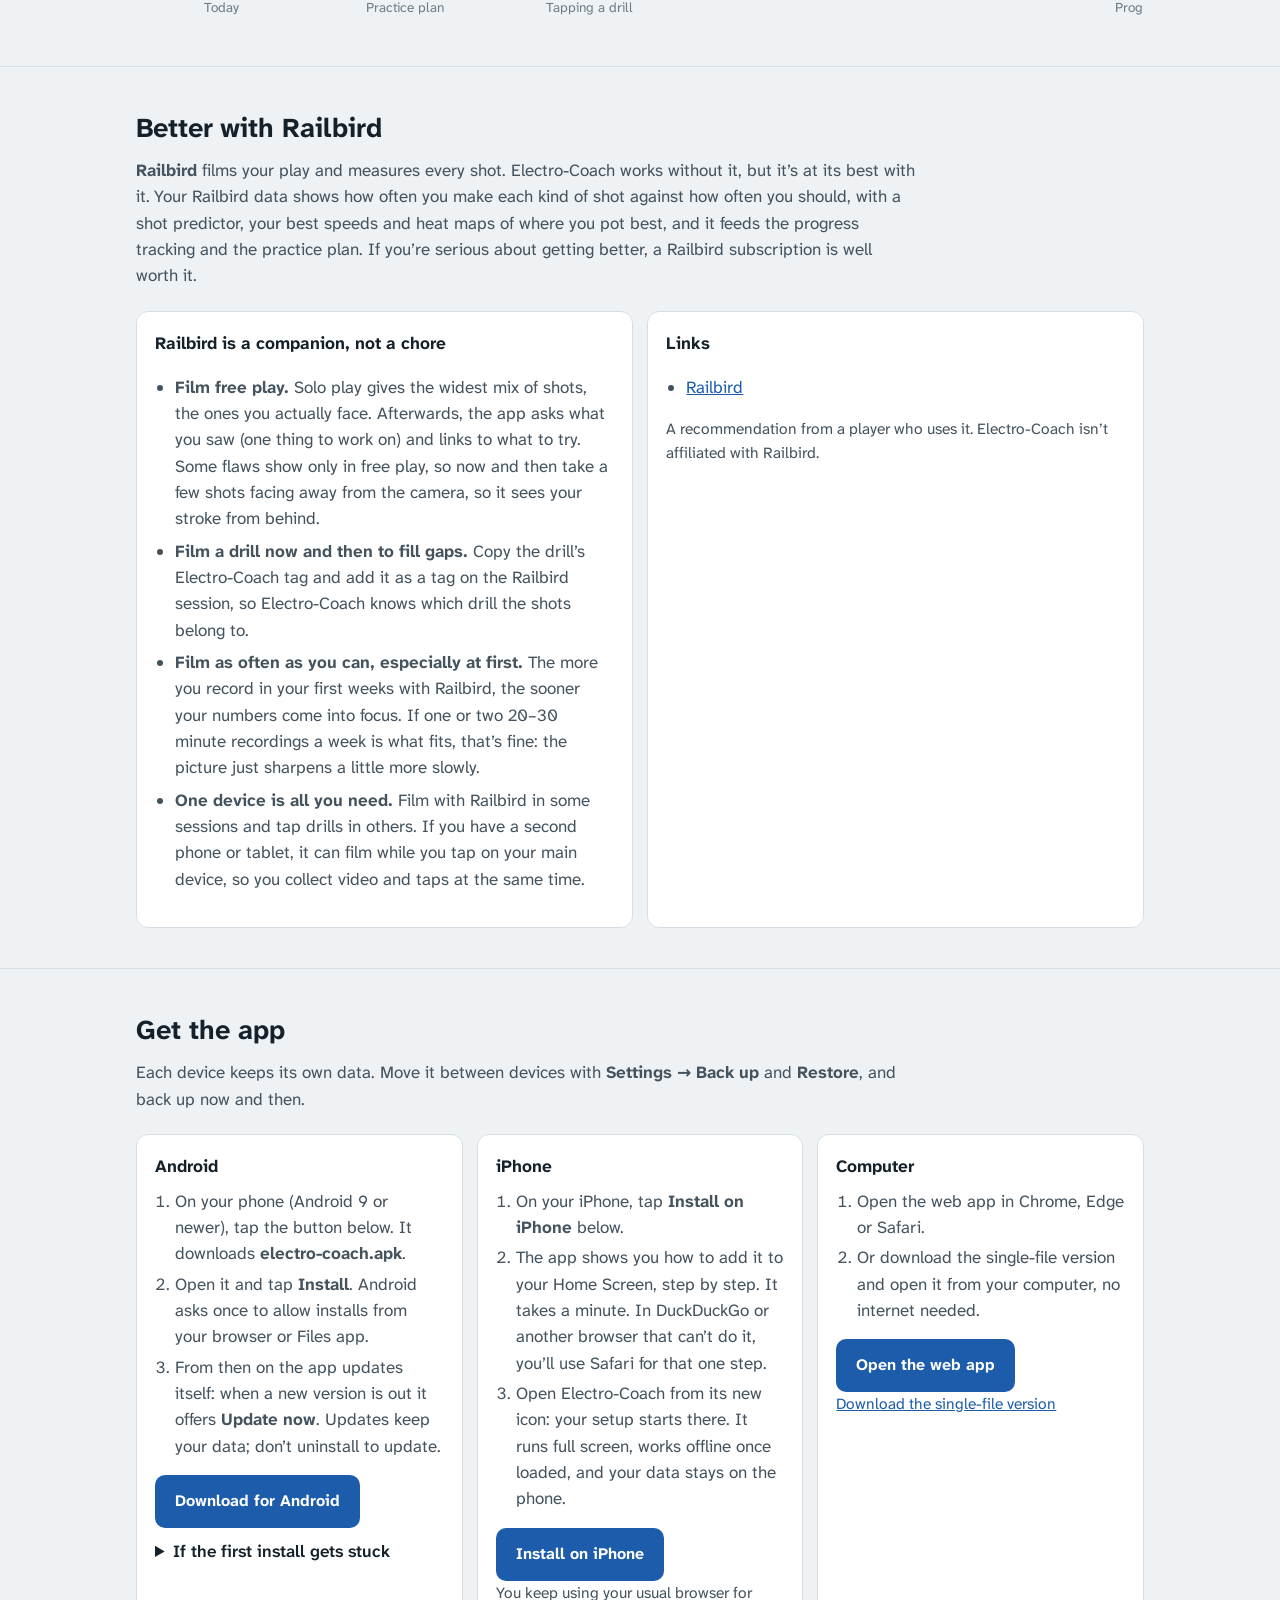
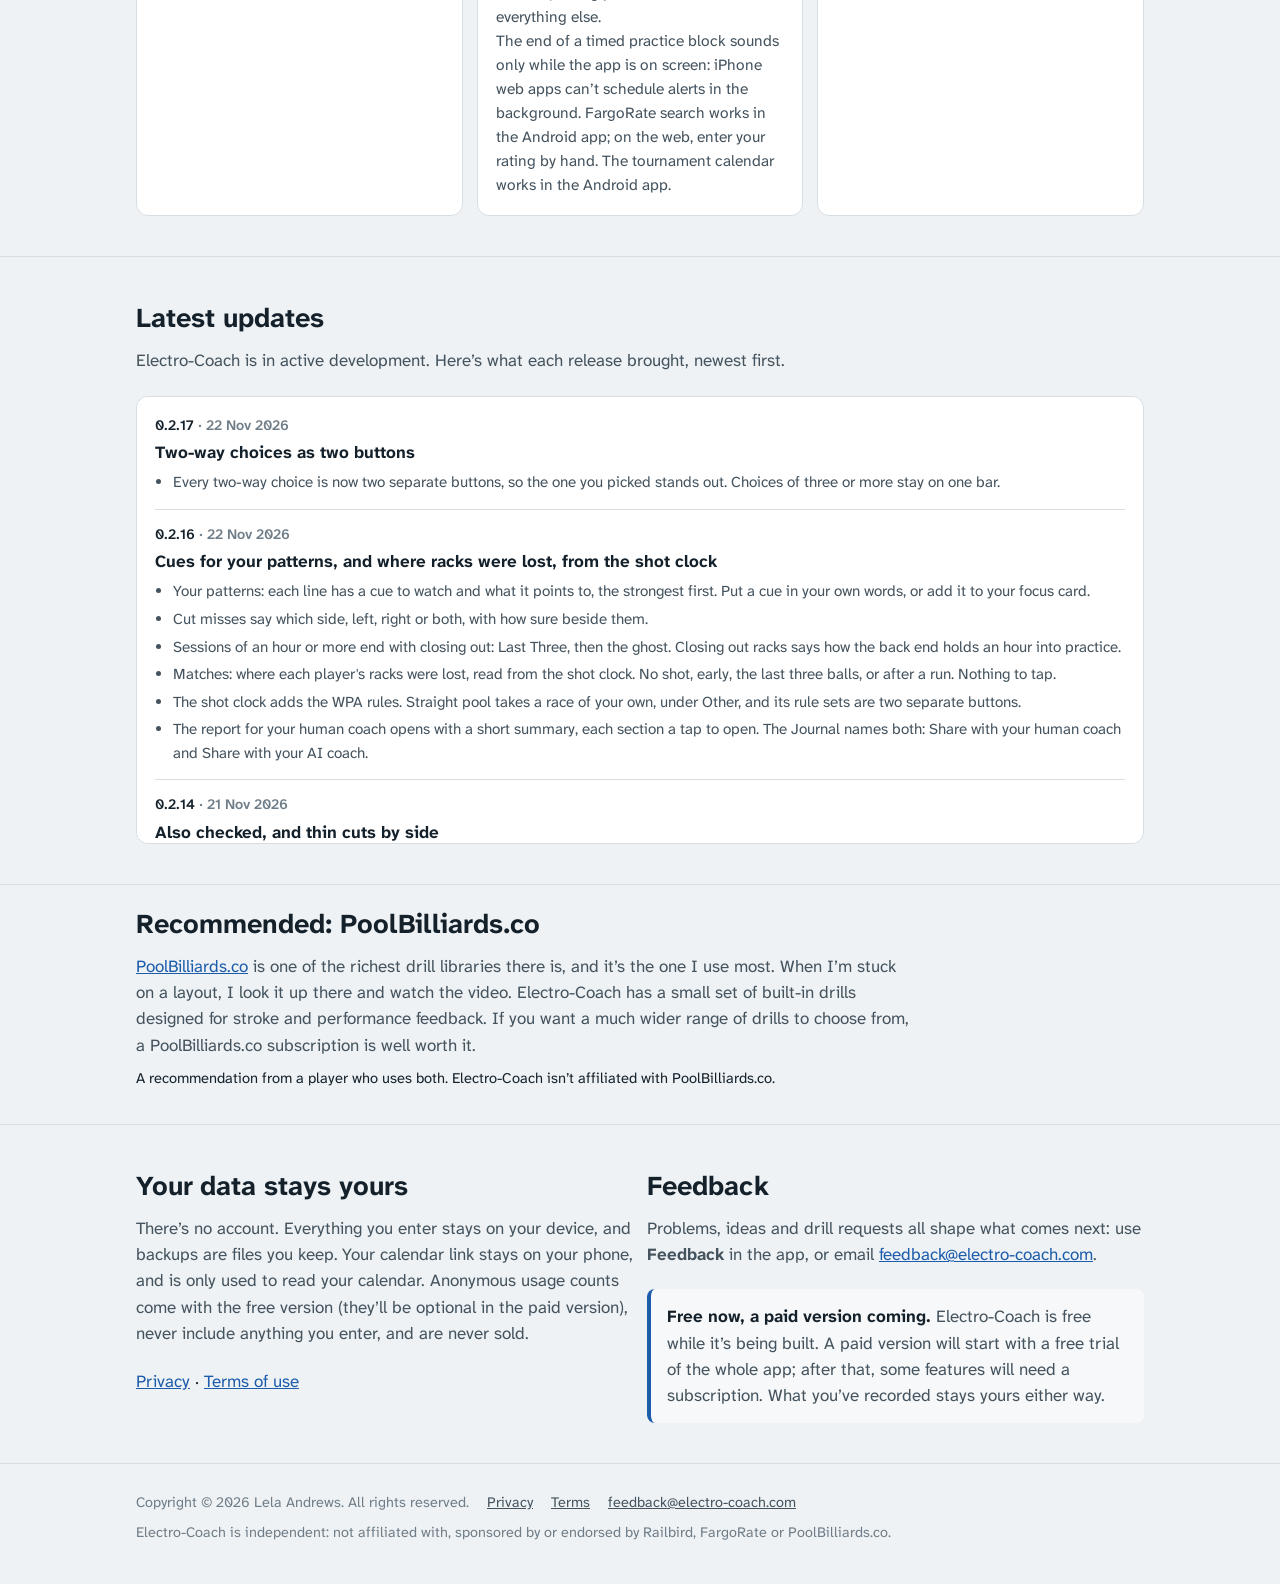
==== commit 6be08647: "Website for 0.2.17: What your taps tell you, Your patterns in the opening, and the web app A new sec" ====
--- a/index.html
+++ b/index.html
@@ -66,7 +66,7 @@
     </div>
     <div class="shots" aria-hidden="true">
       <img src="images/home.jpg" alt="" width="540" height="1168">
-      <img src="images/tap.jpg" alt="" width="540" height="1168">
+      <img src="images/patterns.jpg" alt="" width="540" height="1168">
     </div>
   </div>
 </div>
@@ -103,12 +103,29 @@
   </div>
 </section>
 
+<section id="patterns">
+  <div class="wrap">
+    <h2>What your taps tell you</h2>
+    <p class="sub">Tap each shot, and Electro-Coach finds the patterns in your misses: which way they lean, where the cue ball goes, what changes with your stroke.</p>
+    <div class="for">
+      <div class="card"><ul class="points">
+        <li><b>Your patterns, strongest first.</b> Each comes from your own taps, with how many misses it rests on.</li>
+        <li><b>How sure it is, said plainly.</b> Clear, Not clear yet or Too close to call, worked out with validated statistics on your phone, never a guess.</li>
+        <li><b>What it points to.</b> Aim, stroke or vision center, so you know what to address.</li>
+        <li><b>A cue to take to the table.</b> Put it in your own words, or add it to your focus card. Most show how they’ve changed over the last month.</li>
+      </ul></div>
+      <figure class="tapdrill"><img src="images/patterncard.jpg" alt="A pattern from Your patterns: straight-in misses leaning right, with how sure over 90 days and lately, the drills it comes from, and the cue to watch: head still through the drop, the cue down the line" width="540" height="1168" loading="lazy">
+        <figcaption><b>A pattern, opened:</b> how sure it is, where it comes from, and what to watch at the table.</figcaption></figure>
+    </div>
+  </div>
+</section>
+
 <section id="how">
   <div class="wrap">
     <h2>How it works</h2>
     <div class="steps">
       <div class="card step"><div class="ball b1"><span>1</span></div><h3>Tap as you play</h3><p>Each shot is one tap: made, missed left or right, what the cue ball did. It’s even easier than it sounds, and you never leave the table.</p><img src="images/tap.jpg" alt="A drill’s tap screen: 5 of 7 makes, with big buttons for where the cue ball went" width="540" height="1168" loading="lazy"></div>
-      <div class="card step"><div class="ball b2"><span>2</span></div><h3>Your stroke, checked</h3><p>Strong fundamentals win matches. Your taps add up: when misses lean one way, stop shots drift or draw dies at the rail, the Stroke check shows the pattern, how sure it is, the likely causes, a drill to work on it, and a link to the fix in Technique. Your stroke as a table puts stop, follow and draw shots side by side.</p><img src="images/stroke.jpg" alt="Stroke check: the cue ball gets scooped on draw shots, with the likely cause, the tip dropping through contact" width="540" height="1168" loading="lazy"></div>
+      <div class="card step"><div class="ball b2"><span>2</span></div><h3>Your stroke, checked</h3><p>Strong fundamentals win matches. Behind Your patterns, the Stroke check gives each pattern its likely causes, a drill to work on it and a link to the fix in Technique. Your stroke as a table puts stop, follow and draw shots side by side.</p><img src="images/stroke.jpg" alt="Stroke check: the cue ball gets scooped on draw shots, with the likely cause, the tip dropping through contact" width="540" height="1168" loading="lazy"></div>
       <div class="card step"><div class="ball b3"><span>3</span></div><h3>A plan that fits your time</h3><p>Each 20–180 minute session has a warm-up, a stroke drill, a drill for the shots costing you the most and a game-like finish. It suggests drills that fill gaps in your data, so the picture keeps getting sharper.</p><img src="images/plan.jpg" alt="Practice plan: the next session, 60 minutes, with its warm-up, target and apply blocks" width="540" height="1168" loading="lazy"></div>
       <div class="card step"><div class="ball b4"><span>4</span></div><h3>Am I improving?</h3><p>Your history over time, each point with a range that says how sure it is, so real progress shows and one bad night doesn’t fool you. Progress keeps what your taps show and what Railbird shows apart, with your practice time against your weekly goal and your drills’ levels.</p><img src="images/progress.jpg" alt="Progress: your stroke, then tiles from your taps and from Railbird" width="540" height="1168" loading="lazy"></div>
       <div class="card step wide"><div class="ball b5"><span>5</span></div><h3>From what’s wrong to what to try</h3><p>Technique is a library: the fundamentals (stance, vision center, grip, bridge and stroke), fixes for what you see, and checks you can do at the table to find out what’s really happening. When your taps or your film review point to something, the app links straight to the fix, so the advice stays short while you practice and the detail is one tap away. Write a note in your own words and it suggests where to look.</p><div class="step-pair"><img src="images/technique.jpg" alt="Technique, Fixes: the hand comes away from the body, with what it looks like, why, what to try and its links" width="540" height="1168" loading="lazy"><img src="images/filmreview.jpg" alt="Film review the day after filming: what did you see on the film? One thing to work on" width="540" height="1168" loading="lazy"></div></div>
@@ -282,6 +299,7 @@
     <h2>Latest updates</h2>
     <p class="sub">Electro-Coach is in active development. Here’s what each release brought, newest first.</p>
     <div class="updates" tabindex="0" role="region" aria-label="Release notes, newest first">
+<article class="update"><h3><span class="ver">0.2.17</span> · <time datetime="2026-11-22">22 Nov 2026</time></h3><p class="u-title">Two-way choices as two buttons</p><ul><li>Every two-way choice is now two separate buttons, so the one you picked stands out. Choices of three or more stay on one bar.</li></ul></article>
 <article class="update"><h3><span class="ver">0.2.16</span> · <time datetime="2026-11-22">22 Nov 2026</time></h3><p class="u-title">Cues for your patterns, and where racks were lost, from the shot clock</p><ul><li>Your patterns: each line has a cue to watch and what it points to, the strongest first. Put a cue in your own words, or add it to your focus card.</li><li>Cut misses say which side, left, right or both, with how sure beside them.</li><li>Sessions of an hour or more end with closing out: Last Three, then the ghost. Closing out racks says how the back end holds an hour into practice.</li><li>Matches: where each player&#x27;s racks were lost, read from the shot clock. No shot, early, the last three balls, or after a run. Nothing to tap.</li><li>The shot clock adds the WPA rules. Straight pool takes a race of your own, under Other, and its rule sets are two separate buttons.</li><li>The report for your human coach opens with a short summary, each section a tap to open. The Journal names both: Share with your human coach and Share with your AI coach.</li></ul></article>
 <article class="update"><h3><span class="ver">0.2.14</span> · <time datetime="2026-11-21">21 Nov 2026</time></h3><p class="u-title">Also checked, and thin cuts by side</p><ul><li>Stroke check: Also checked lists what was looked at and came out even, so no news reads as no news. Thin cuts get their own read by side.</li><li>The pocket ruler&#x27;s 0 sits just under its line, where you can read it.</li></ul></article>
 <article class="update"><h3><span class="ver">0.2.13</span> · <time datetime="2026-11-20">20 Nov 2026</time></h3><p class="u-title">Closing out racks, a cue from your misses, and experiments in the Journal</p><ul><li>Closing out racks: from your 8-ball and 9-ball ghosts, how often the key ball and the game ball end a rack against the balls before them. It ranks among your Targets when it costs you, and names the ball that stands out.</li><li>A cue from your misses: when a drill&#x27;s misses lean clearly one way on a cut, its page says what to adjust and puts it on your focus card.</li><li>Journal: mark a Technique entry as Trying, then Keep it or Drop it. In the days before a tournament, Warm-up asks whether to leave it for after the event.</li><li>Tournament week: a table speed check, since tournament cloth is usually faster than where you practice.</li><li>Stroke check: a lean on one cut side only, and English reads say which drill they come from.</li><li>Targets: one drill to practice each, the best match for the shot.</li><li>Home shows every tile again. Am I improving? shows your taps beside Railbird.</li><li>Ghosts: Where racks end is open, with what ends your racks and where position slips.</li><li>The pocket ruler starts right in the Android app, adjusts with − and +, and its 0 line sits away from the screen&#x27;s edge.</li><li>The AI summary says how sure each session is on its own.</li></ul></article>
--- a/style.css
+++ b/style.css
@@ -163,6 +163,11 @@
 .for-cards ul { margin: 6px 0 0; padding-left: 1.15em; color: var(--ink-2); font-size: .97rem; }
 .for-cards li { margin: 5px 0; }
 .tapdrill { margin: 0; }
+/* What your taps tell you (0.2.16, Lela's ticks of 22 Nov 2026). */
+.points { margin: 0; padding-left: 1.15em; color: var(--ink-2); }
+.points li { margin: 10px 0; }
+.points li:first-child { margin-top: 0; }
+.points li b { color: var(--ink); }
 .tapdrill img { width: 100%; height: auto; border-radius: 14px; border: 2px solid var(--line); }
 .tapdrill figcaption { font-size: .9rem; color: var(--ink-2); margin-top: 8px; }
 .tapdrill figcaption b { color: var(--ink); }
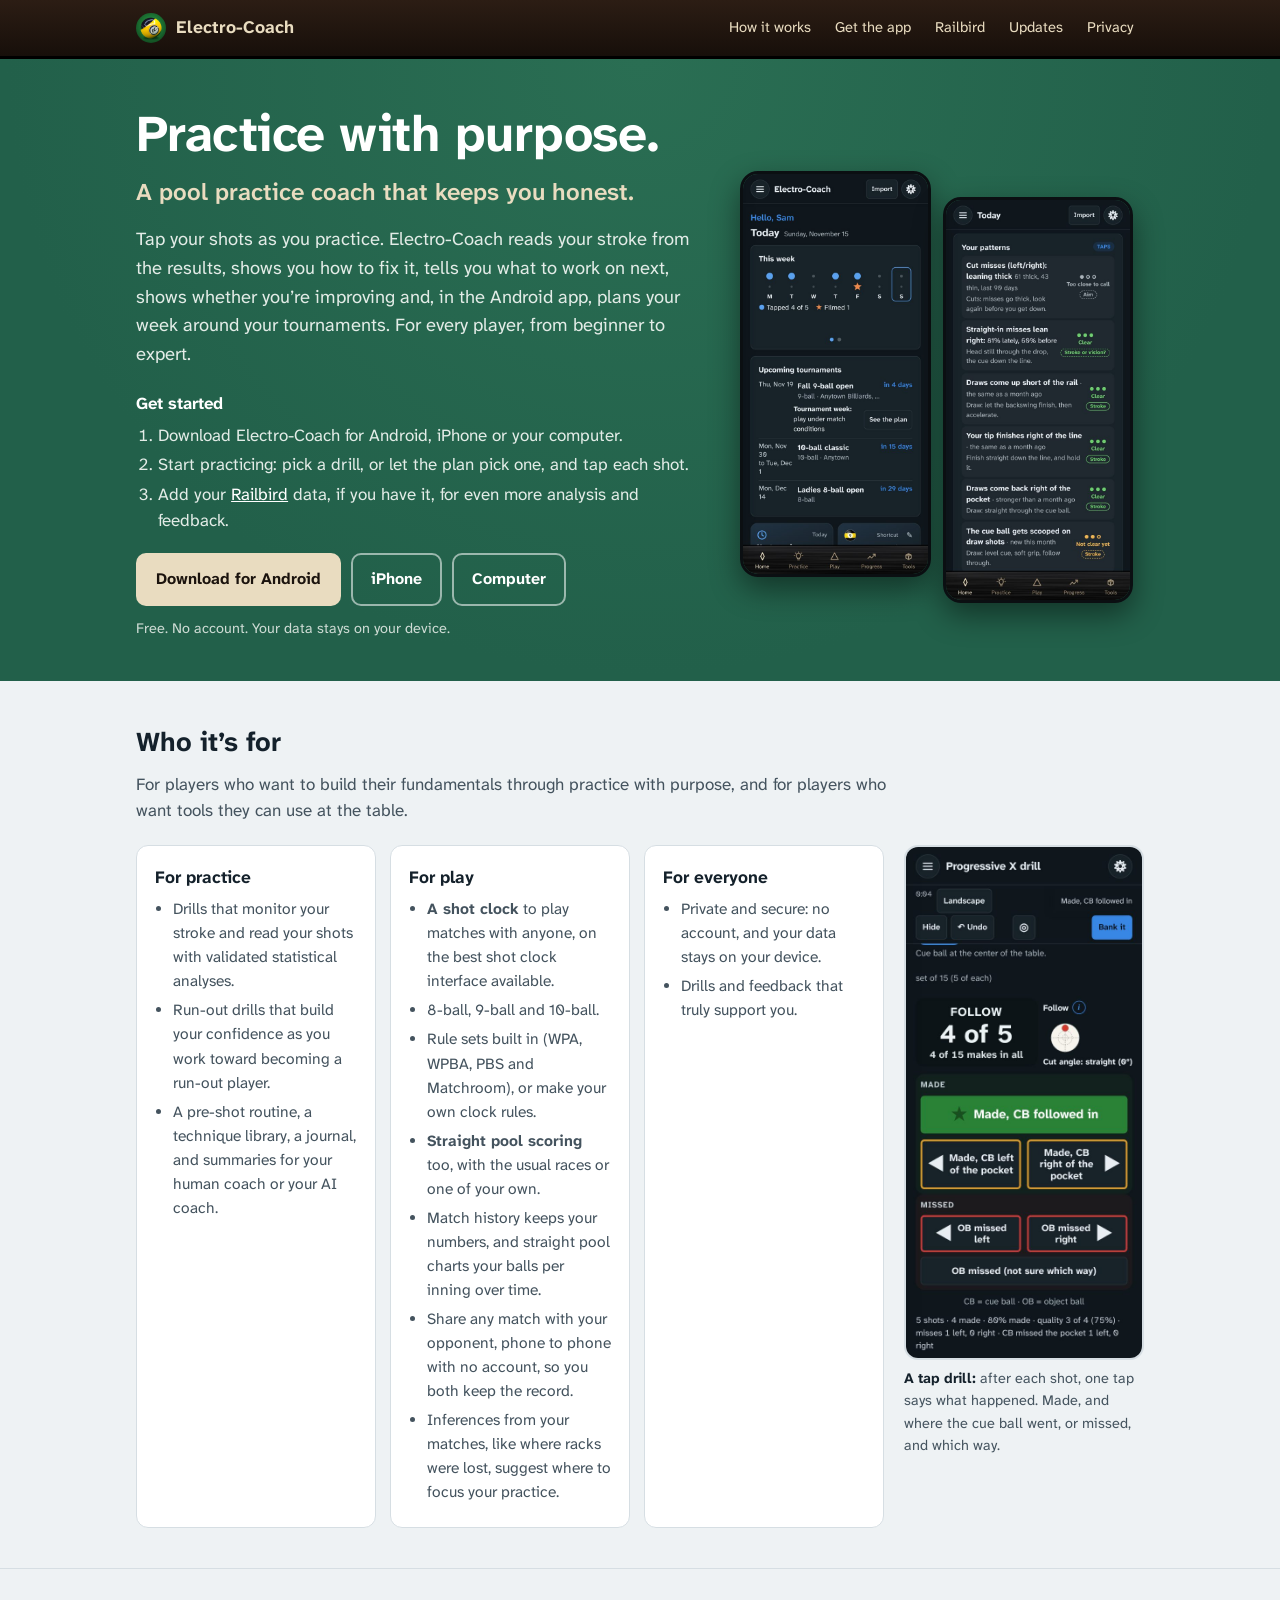
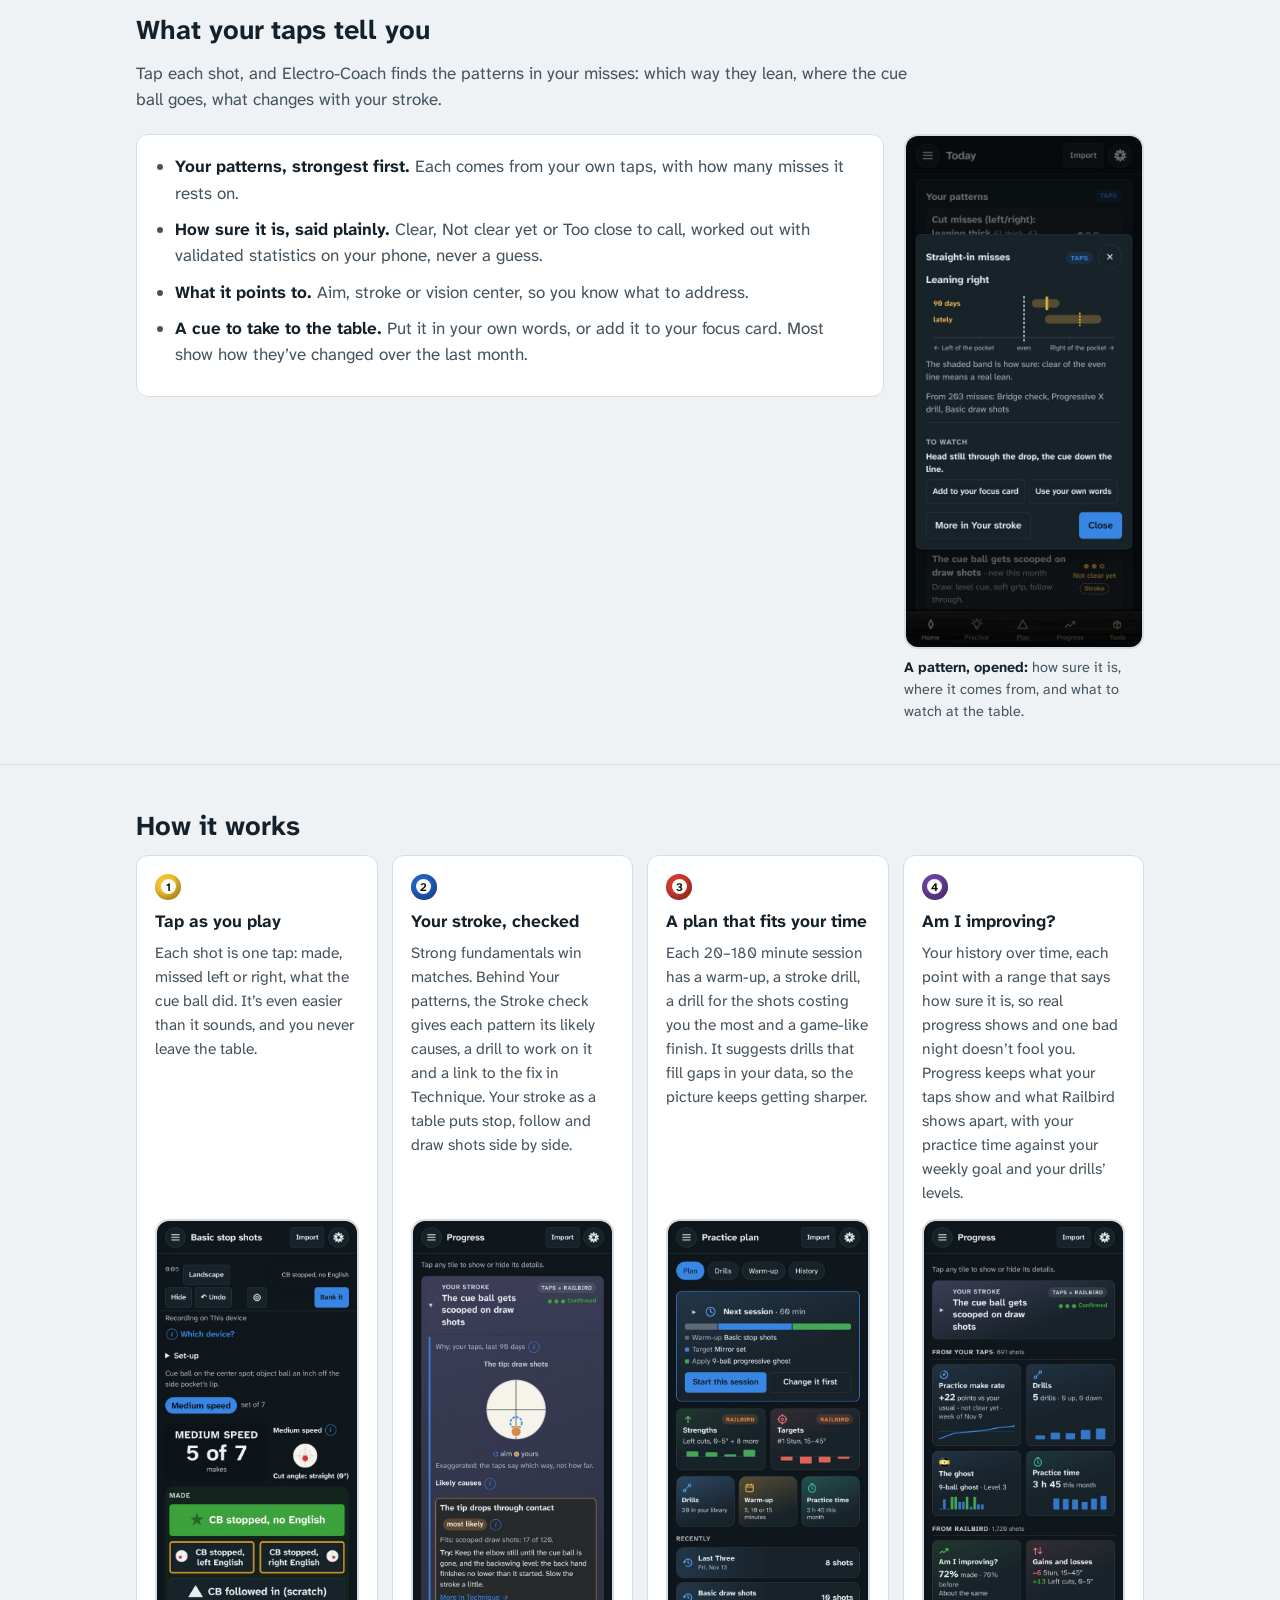
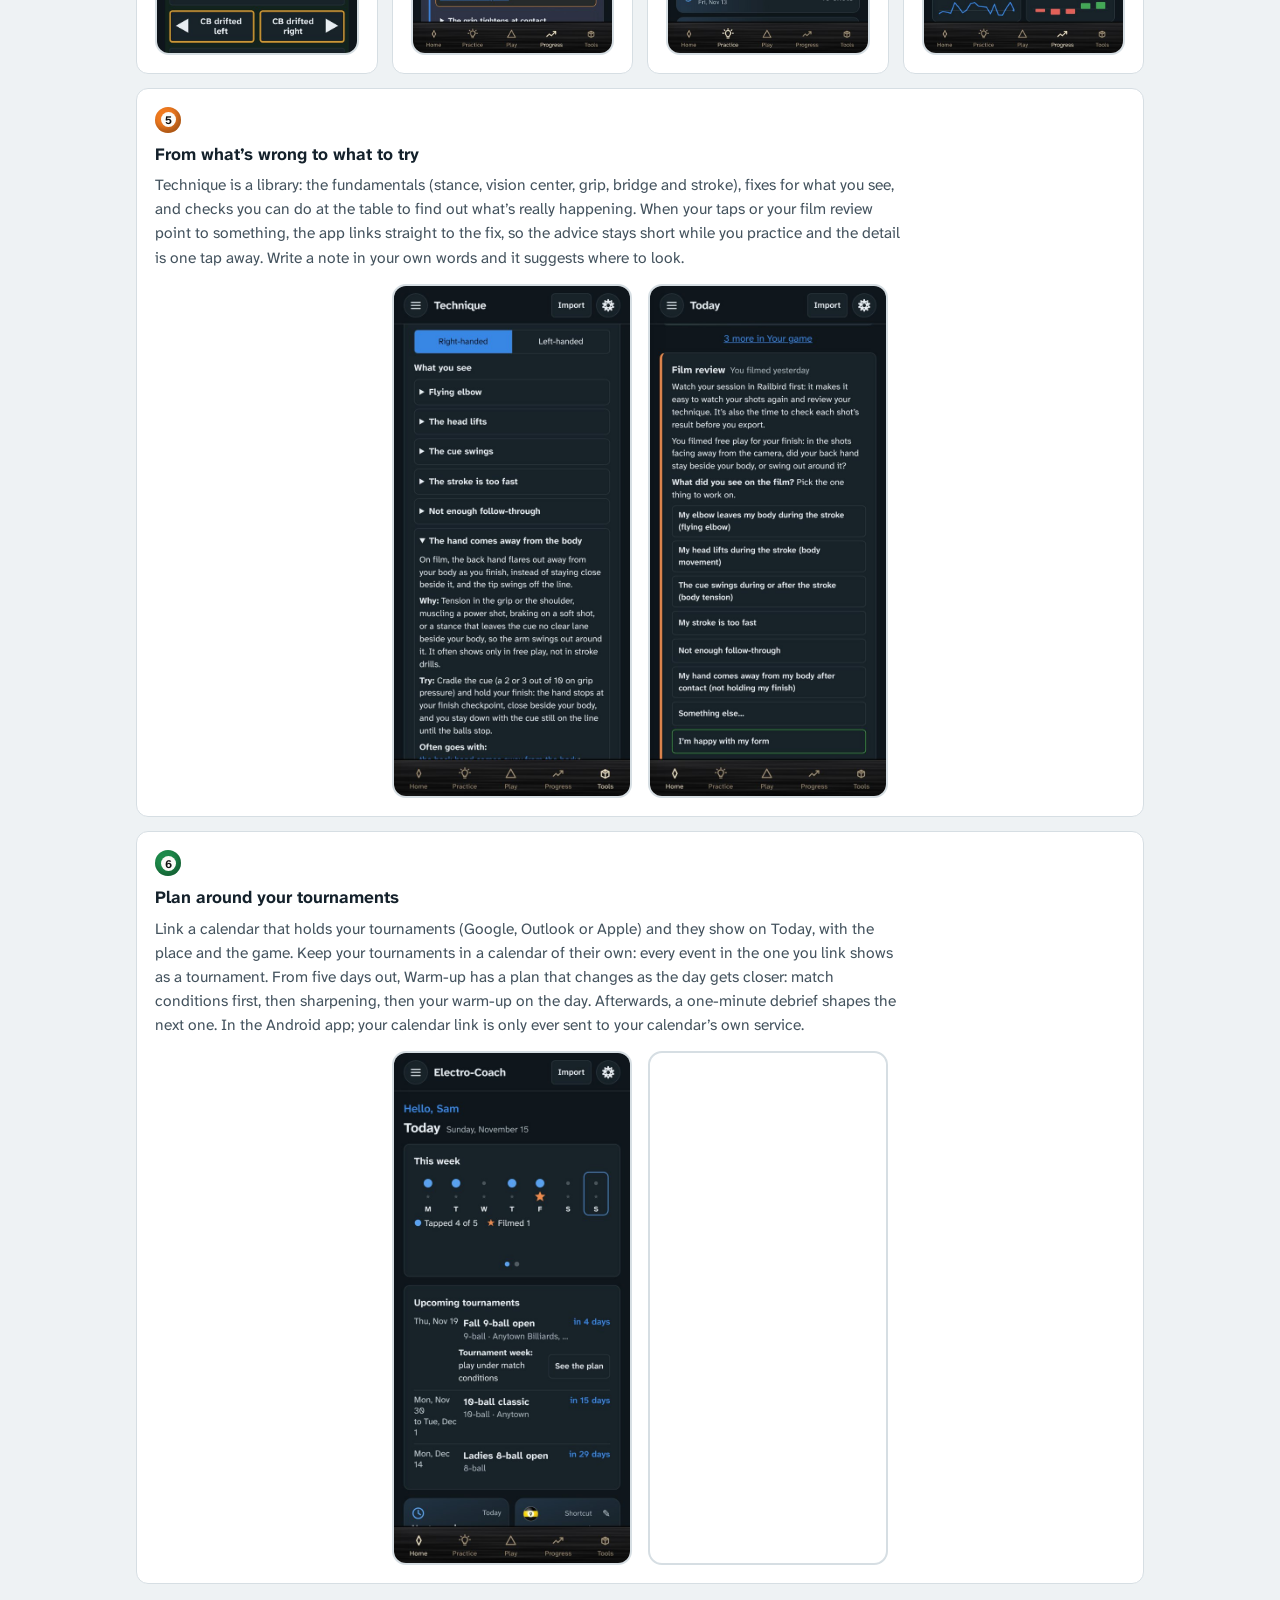
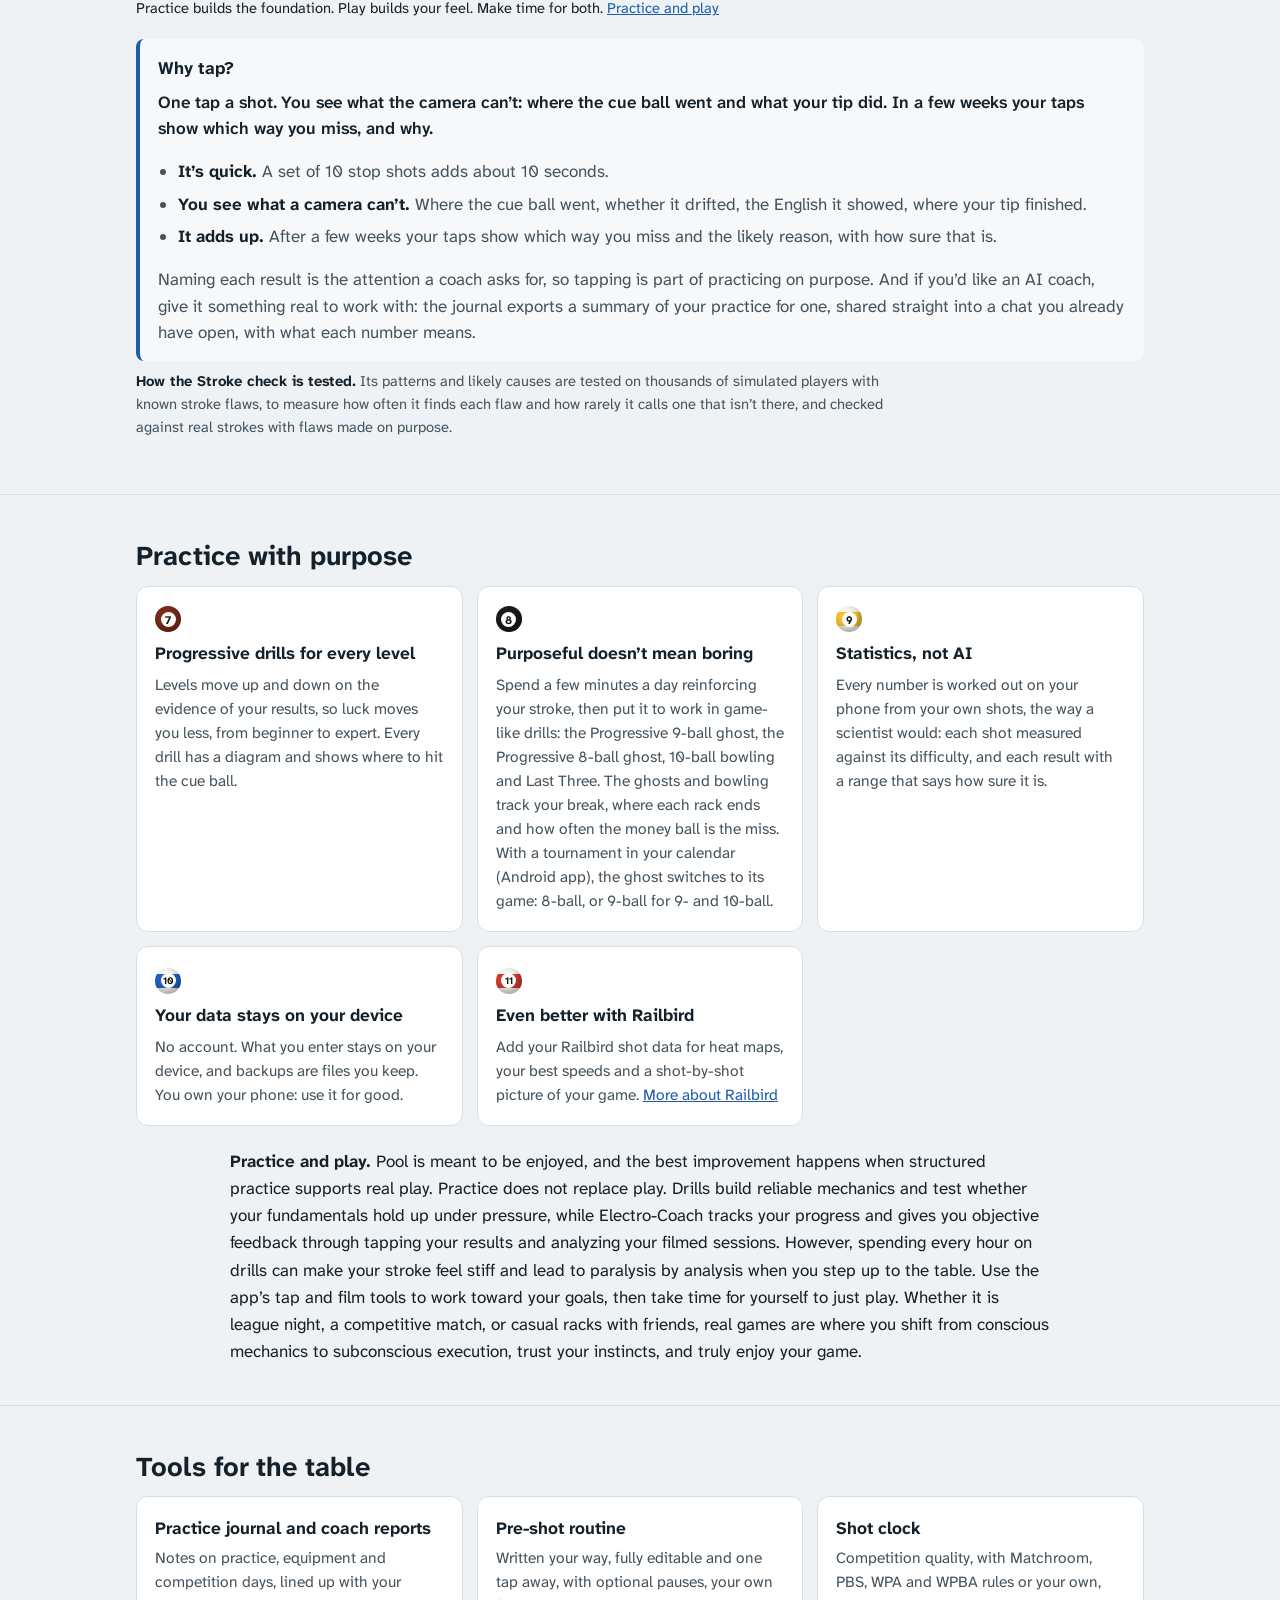
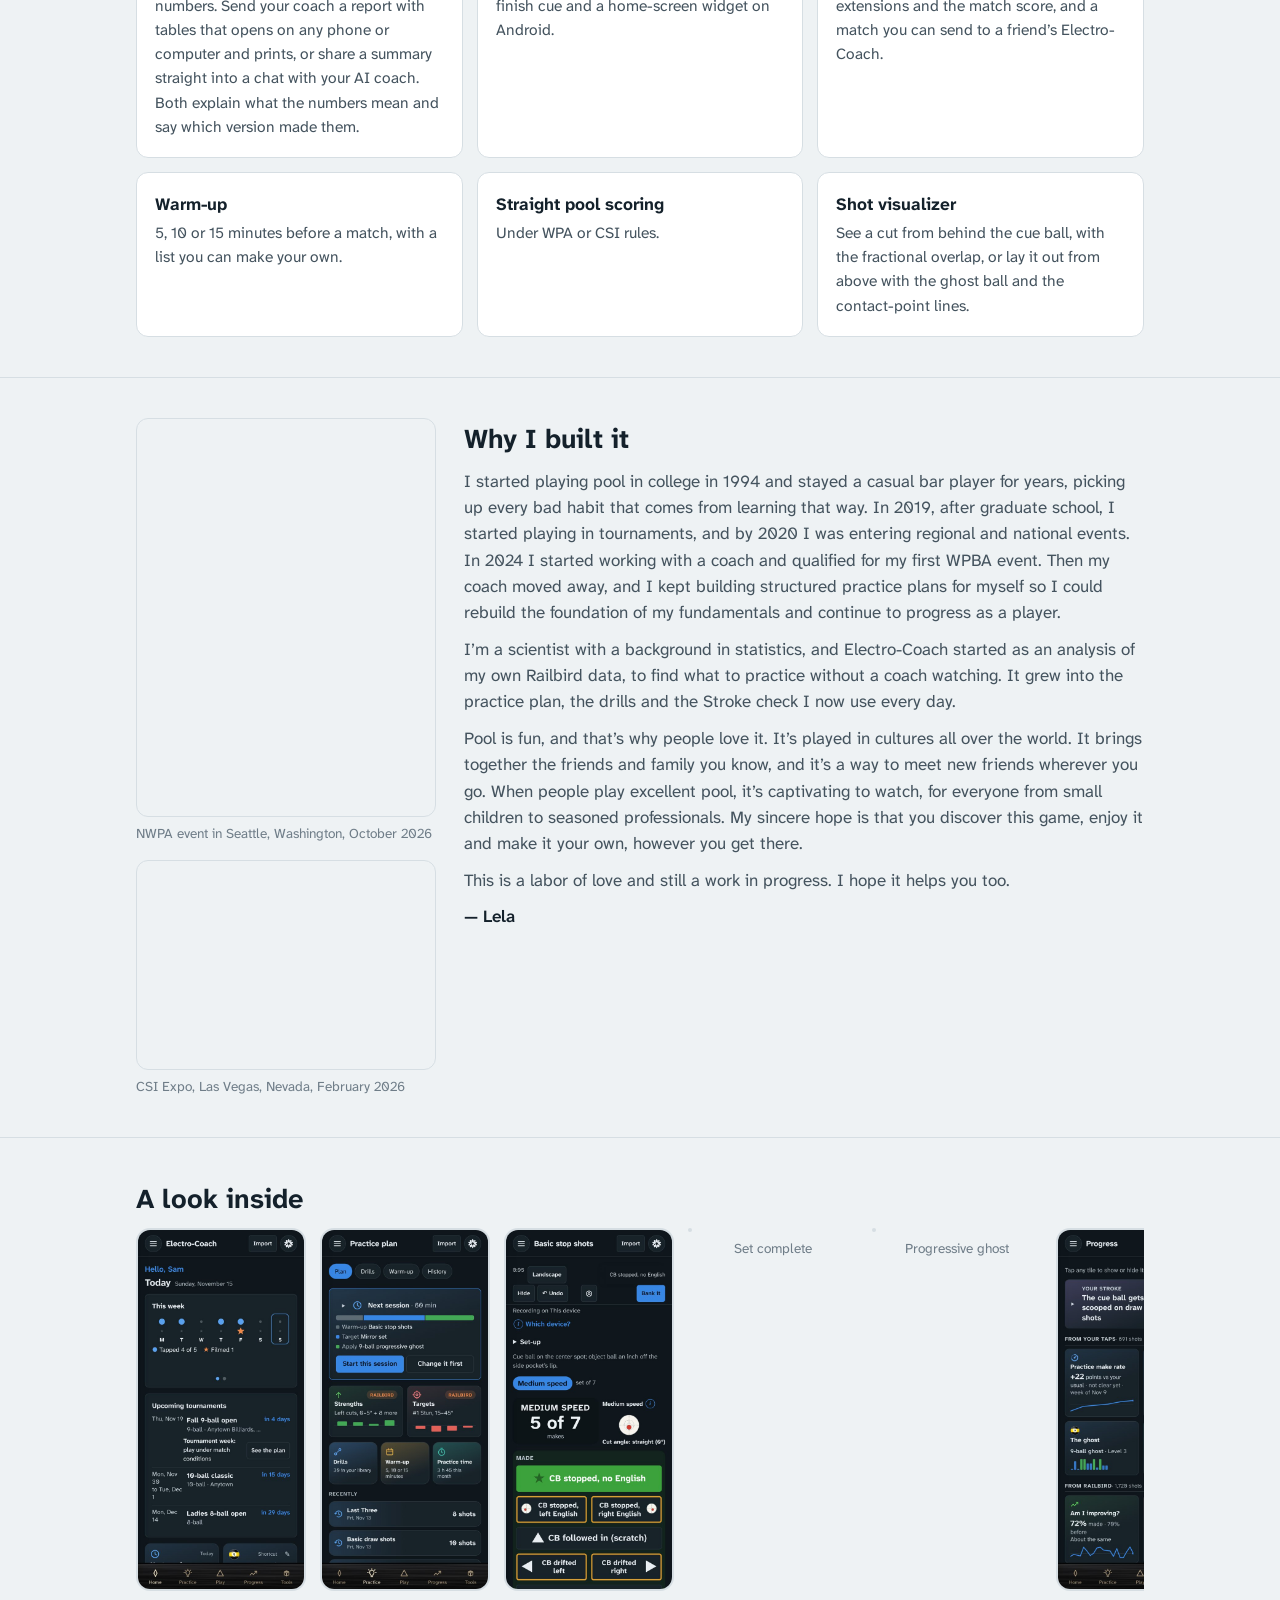
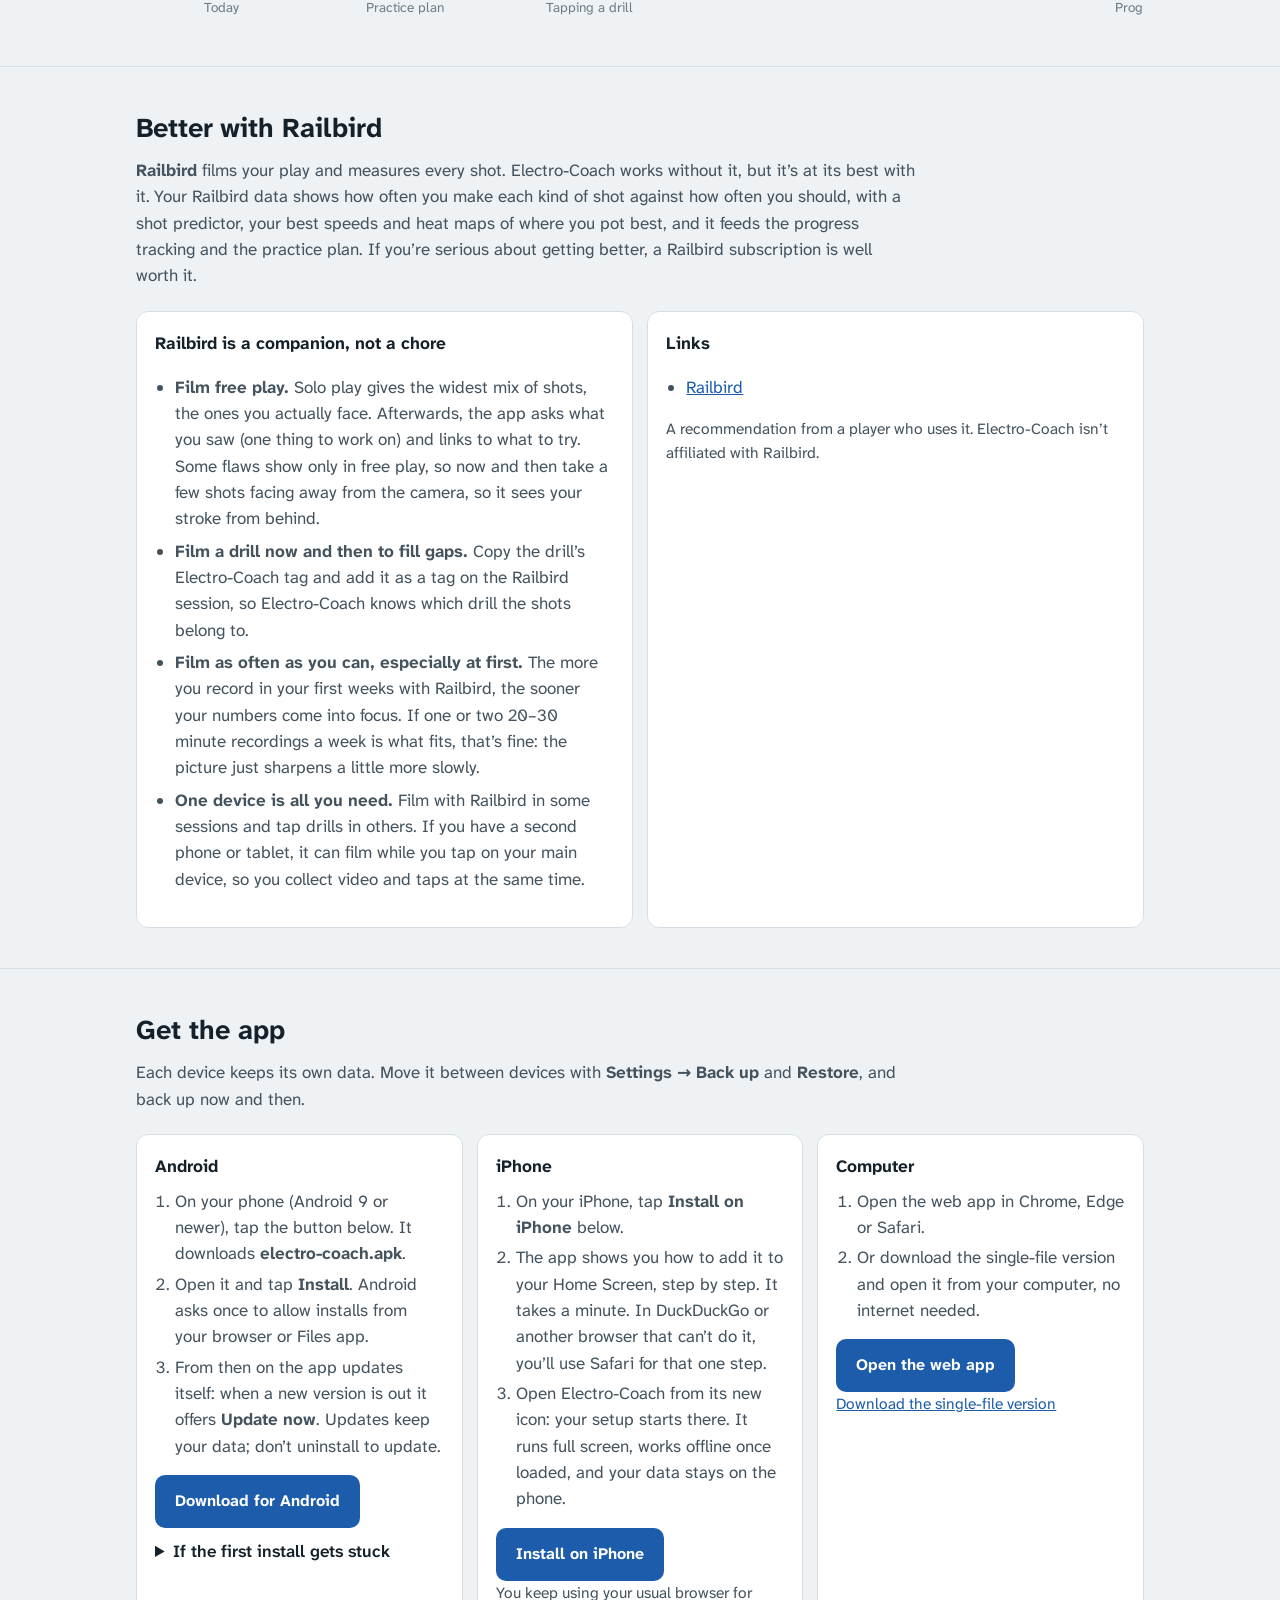
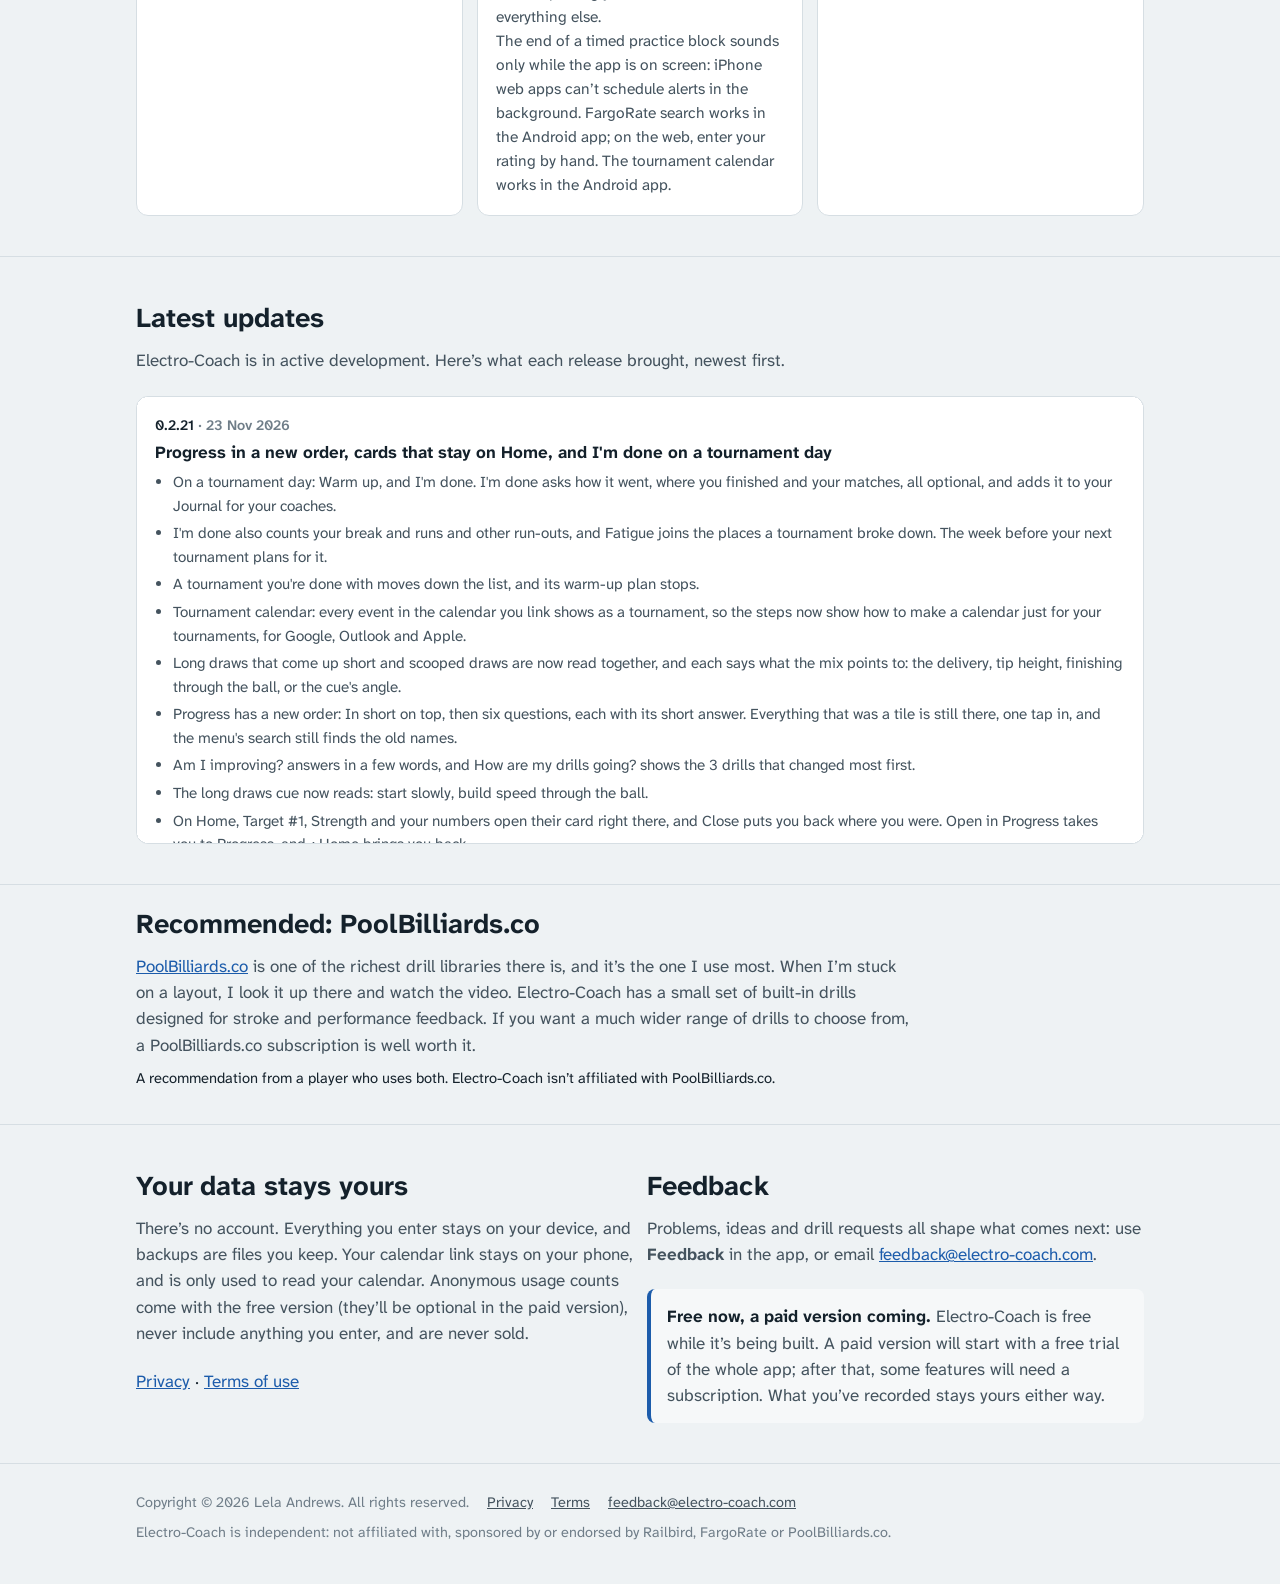
==== commit 16add1e0: "Website for 0.2.21: Latest updates, the tournament calendar steps, and the web app Latest updates ad" ====
--- a/index.html
+++ b/index.html
@@ -129,7 +129,7 @@
       <div class="card step"><div class="ball b3"><span>3</span></div><h3>A plan that fits your time</h3><p>Each 20–180 minute session has a warm-up, a stroke drill, a drill for the shots costing you the most and a game-like finish. It suggests drills that fill gaps in your data, so the picture keeps getting sharper.</p><img src="images/plan.jpg" alt="Practice plan: the next session, 60 minutes, with its warm-up, target and apply blocks" width="540" height="1168" loading="lazy"></div>
       <div class="card step"><div class="ball b4"><span>4</span></div><h3>Am I improving?</h3><p>Your history over time, each point with a range that says how sure it is, so real progress shows and one bad night doesn’t fool you. Progress keeps what your taps show and what Railbird shows apart, with your practice time against your weekly goal and your drills’ levels.</p><img src="images/progress.jpg" alt="Progress: your stroke, then tiles from your taps and from Railbird" width="540" height="1168" loading="lazy"></div>
       <div class="card step wide"><div class="ball b5"><span>5</span></div><h3>From what’s wrong to what to try</h3><p>Technique is a library: the fundamentals (stance, vision center, grip, bridge and stroke), fixes for what you see, and checks you can do at the table to find out what’s really happening. When your taps or your film review point to something, the app links straight to the fix, so the advice stays short while you practice and the detail is one tap away. Write a note in your own words and it suggests where to look.</p><div class="step-pair"><img src="images/technique.jpg" alt="Technique, Fixes: the hand comes away from the body, with what it looks like, why, what to try and its links" width="540" height="1168" loading="lazy"><img src="images/filmreview.jpg" alt="Film review the day after filming: what did you see on the film? One thing to work on" width="540" height="1168" loading="lazy"></div></div>
-      <div class="card step wide"><div class="ball b6"><span>6</span></div><h3>Plan around your tournaments</h3><p>Link the calendar that holds your pool events (Google, Outlook or Apple) and your tournaments show on Today, with the place and the game. From five days out, Warm-up has a plan that changes as the day gets closer: match conditions first, then sharpening, then your warm-up on the day. Afterwards, a one-minute debrief shapes the next one. In the Android app; your calendar link is only ever sent to your calendar’s own service.</p><div class="step-pair"><img src="images/home.jpg" alt="Today: the upcoming tournaments, the next one in 4 days with its tournament week" width="540" height="1168" loading="lazy"><img src="images/warmup.jpg" alt="Warm-up, four days before a 9-ball tournament: play under match conditions, with the ghost, Last Three, ten breaks and position work from last time" width="540" height="1168" loading="lazy"></div></div>
+      <div class="card step wide"><div class="ball b6"><span>6</span></div><h3>Plan around your tournaments</h3><p>Link a calendar that holds your tournaments (Google, Outlook or Apple) and they show on Today, with the place and the game. Keep your tournaments in a calendar of their own: every event in the one you link shows as a tournament. From five days out, Warm-up has a plan that changes as the day gets closer: match conditions first, then sharpening, then your warm-up on the day. Afterwards, a one-minute debrief shapes the next one. In the Android app; your calendar link is only ever sent to your calendar’s own service.</p><div class="step-pair"><img src="images/home.jpg" alt="Today: the upcoming tournaments, the next one in 4 days with its tournament week" width="540" height="1168" loading="lazy"><img src="images/warmup.jpg" alt="Warm-up, four days before a 9-ball tournament: play under match conditions, with the ghost, Last Three, ten breaks and position work from last time" width="540" height="1168" loading="lazy"></div></div>
     </div>
     <p class="note pp-note">Practice builds the foundation. Play builds your feel. Make time for both. <a href="#what">Practice and play</a></p>
 
@@ -299,6 +299,7 @@
     <h2>Latest updates</h2>
     <p class="sub">Electro-Coach is in active development. Here’s what each release brought, newest first.</p>
     <div class="updates" tabindex="0" role="region" aria-label="Release notes, newest first">
+<article class="update"><h3><span class="ver">0.2.21</span> · <time datetime="2026-11-23">23 Nov 2026</time></h3><p class="u-title">Progress in a new order, cards that stay on Home, and I&#x27;m done on a tournament day</p><ul><li>On a tournament day: Warm up, and I&#x27;m done. I&#x27;m done asks how it went, where you finished and your matches, all optional, and adds it to your Journal for your coaches.</li><li>I&#x27;m done also counts your break and runs and other run-outs, and Fatigue joins the places a tournament broke down. The week before your next tournament plans for it.</li><li>A tournament you&#x27;re done with moves down the list, and its warm-up plan stops.</li><li>Tournament calendar: every event in the calendar you link shows as a tournament, so the steps now show how to make a calendar just for your tournaments, for Google, Outlook and Apple.</li><li>Long draws that come up short and scooped draws are now read together, and each says what the mix points to: the delivery, tip height, finishing through the ball, or the cue&#x27;s angle.</li><li>Progress has a new order: In short on top, then six questions, each with its short answer. Everything that was a tile is still there, one tap in, and the menu&#x27;s search still finds the old names.</li><li>Am I improving? answers in a few words, and How are my drills going? shows the 3 drills that changed most first.</li><li>The long draws cue now reads: start slowly, build speed through the ball.</li><li>On Home, Target #1, Strength and your numbers open their card right there, and Close puts you back where you were. Open in Progress takes you to Progress, and ‹ Home brings you back.</li><li>Progress&#x27;s note: tap a line under Where did it go? to go to its card. How do I play the games? opens on The ghost.</li><li>When a lean points to your vision center, its cue says where your head goes, for your hand and vision center.</li><li>Without Railbird, In short&#x27;s Work on first and Strongest come from your drills: the one that dropped most, and the one that rose most.</li><li>How do I play the games? adds straight pool: your high run and balls per inning.</li></ul></article>
 <article class="update"><h3><span class="ver">0.2.17</span> · <time datetime="2026-11-22">22 Nov 2026</time></h3><p class="u-title">Two-way choices as two buttons</p><ul><li>Every two-way choice is now two separate buttons, so the one you picked stands out. Choices of three or more stay on one bar.</li></ul></article>
 <article class="update"><h3><span class="ver">0.2.16</span> · <time datetime="2026-11-22">22 Nov 2026</time></h3><p class="u-title">Cues for your patterns, and where racks were lost, from the shot clock</p><ul><li>Your patterns: each line has a cue to watch and what it points to, the strongest first. Put a cue in your own words, or add it to your focus card.</li><li>Cut misses say which side, left, right or both, with how sure beside them.</li><li>Sessions of an hour or more end with closing out: Last Three, then the ghost. Closing out racks says how the back end holds an hour into practice.</li><li>Matches: where each player&#x27;s racks were lost, read from the shot clock. No shot, early, the last three balls, or after a run. Nothing to tap.</li><li>The shot clock adds the WPA rules. Straight pool takes a race of your own, under Other, and its rule sets are two separate buttons.</li><li>The report for your human coach opens with a short summary, each section a tap to open. The Journal names both: Share with your human coach and Share with your AI coach.</li></ul></article>
 <article class="update"><h3><span class="ver">0.2.14</span> · <time datetime="2026-11-21">21 Nov 2026</time></h3><p class="u-title">Also checked, and thin cuts by side</p><ul><li>Stroke check: Also checked lists what was looked at and came out even, so no news reads as no news. Thin cuts get their own read by side.</li><li>The pocket ruler&#x27;s 0 sits just under its line, where you can read it.</li></ul></article>
@@ -307,8 +308,8 @@
 <article class="update"><h3><span class="ver">0.2.8</span> · <time datetime="2026-11-18">18 Nov 2026</time></h3><p class="u-title">Each target shows how you do on that shot, and Open in browser for the coach report</p><ul><li>Targets: each one says how you do on that shot, with what it costs across all your shots under it. More shows it in words: how often you film it, made against expected, the last 90 days against the 90 before, and what bringing it to 0 is worth in FargoRate points.</li><li>Report for your coach: Open in browser reads it straight away in your phone&#x27;s browser.</li></ul></article>
 <article class="update"><h3><span class="ver">0.2.7</span> · <time datetime="2026-11-18">18 Nov 2026</time></h3><p class="u-title">What your targets are worth in FargoRate points, a cleaner shot clock, and Basic stop shots first</p><ul><li>Shot clock: the score as slanted bars, blue to the left and orange to the right. The clock says who breaks, Turn over is bigger, and the top bar shows just the game and race.</li><li>What the clock saw: each match shows dry breaks, the first shot after the break, break and runs, run-outs and BPI.</li><li>Share a match by QR code: the other player scans it in Play, Matches, Scan a match code.</li><li>Where the numbers come from: every tile and card says Taps, Railbird or Taps + Railbird (T, R or T+R where space is tight).</li><li>Basic stop shots is the base of Your stroke: 3 minutes, three times a week. Basic draw shots and the X drill add to it.</li><li>Targets: what your top targets are worth in FargoRate points, and your chances in a race to 3 to 8 against players 50 points lower, equal and higher. The coach reports have it too.</li><li>Report for your coach: your name on it, a link to electro-coach.com and Back to top.</li><li>Film review: a small card under This week, with Watch in Railbird as its own button and I reviewed my video opening the list. The stroke check-in works the same way.</li><li>Thin cuts 1: the screen says Right cut or Left cut, and the corner is your choice.</li><li>Cut drills say which way you&#x27;re cutting: Thin cuts 2, Mirror set, Tangent line escape and the Natural-roll cut ladder name their sides Left cut and Right cut. The Spot shot wheel and the Open table cut ladder show each position&#x27;s cut, and the aiming reference is drawn the right way round.</li><li>Made buttons look the same on every drill: a green star for the best result, outlined green for a clean make short of it, yellow for English or drift.</li><li>8-ball and 9-ball ghosts: dry breaks, and balls a break with and without them.</li><li>Small phones sideways: the shot clock and the tap screen fit.</li></ul></article>
 <article class="update"><h3><span class="ver">0.2.4</span> · <time datetime="2026-11-17">17 Nov 2026</time></h3><p class="u-title">Reports your coach can read, a four-part Bridge check, and an Aiming tab</p><ul><li>Version 0.2 starts a new series of version numbers.</li><li>Share with your coach: the report can be saved as a web page with tables, to open on any phone or computer or print. Both reports say the app&#x27;s version and explain what &quot;per 100 shots&quot; means.</li><li>Share with your coach AI: Share… sends the summary straight into a chat you already have open, a long summary warns you before Copy cuts it short, and a short guide helps you start a coaching chat.</li><li>Your numbers agree everywhere: every section counts the same taps the same way, over the period you chose, and says which sets it counts.</li><li>Bridge check: four parts, straight in from A and a 30° cut from B, each with a short and a long bridge.</li><li>Play: the big ghost tiles open the drill, with one row per ghost for potting and run-outs.</li><li>Technique: a new Aiming tab, more on the stroke, a better fix for a head that lifts, and two new checks.</li><li>Ghost drills: Scratched on the break re-racks without counting a rack.</li><li>Shot clock: choose Clock only or Match score, and delete a match with Undo.</li><li>Home and Practice plan: your top targets take turns in sessions by what they cost you.</li><li>Milestones climb further, and Practice and play opens Technique.</li></ul></article>
-<article class="update"><h3><span class="ver">0.1.128</span> · <time datetime="2026-11-16">16 Nov 2026</time></h3><p class="u-title">Your numbers on every page, and a card for every pattern</p><ul><li>Your numbers on every drill and game page: your recent racks, sets or games beside all of them, a green ▲ where you&#x27;re improving, and a chart over time. Pick a table size to see its numbers on their own, with the pockets you usually play on.</li><li>Your patterns on Home now start with which way your cut and straight-in misses lean, with lately beside before. Every pattern opens its own card: where your misses land, how sure (or which way they&#x27;re leaning before it&#x27;s clear), and whether it points to your vision center, stroke or aim. Cut misses count cuts from 10° to 45°.</li><li>Milestone, Make rate, Last days and Most improved open their own cards too. Strength and Target open the plan at that shot.</li><li>BPI (balls per inning) on 10-ball bowling, the ghosts and the run-out drills too, with ⓘ to say what it means. A small grey &quot;of 9&quot; shows the most a number can be.</li><li>Your profile, the shot clock rules, practice session kinds and warm-up lengths are now cards, like Appearance. Your usual table size (7, 8 or 9 ft) starts every drill that asks the table.</li><li>Double box and Last Three ask the table, like the other run-out drills.</li><li>Edit Home: a live preview, drag a row or use ⋯, each shortcut its own row, Undo, and Reset Home. Upcoming tournaments now sit below the tiles, unless you moved them.</li><li>Tap a reminder for a card with a word of encouragement. On a tournament day, a morning note leads to your focus cue and the warm-up.</li><li>Technique: English has its own tab, Vision center covers your chin with English, and the writing is easier to read.</li><li>Appearance: every choice is a card with a picture, the ball sets show a striped 9, and tiles are Modern or Classic. Text on colored tiles is easier to read.</li><li>The bottom bar is always Home, Practice, Play, Progress and Tools.</li></ul></article>
-<article class="update"><h3><span class="ver">0.1.123</span> · <time datetime="2026-11-15">15 Nov 2026</time></h3><p class="u-title">A fresh look, and Home your way</p><ul><li>A fresh look: picture tiles with a color wash, pool icons, and the games shown as their balls (the 9, the 8, the 10 and the 15). Prefer plain tiles? Turn on Plain tiles in Settings, Appearance.</li><li>A new Home: your first two tiles big, the next three small, and a Your game list below that fills your screen, Speed sweet spot included.</li><li>Edit Home, at the bottom of Today: show, hide and reorder the tiles, and hide whole sections or single numbers. Reset Home puts it back.</li><li>Up to three shortcuts on Home. Turn on Go again for one and a tap starts that drill set up as you left it.</li><li>On a tournament day from your calendar, the focus card, your pre-shot routine and the warm-up move to the top of Today.</li><li>Practice fills the screen: drills, warm-up, practice time and your recent sets; How sessions run and your plan notes are now in Change it first. Play has a tile per game, a trend line for each game you play, and Match on the shot clock goes straight to the match set-up.</li><li>Tools now holds Technique, Resources, your pre-shot routine and your focus card. Progress adds FargoRate and Railbird sessions.</li><li>Your shot data (was Data distributions) describes your filmed shots in plain grey, and each Railbird session can show its own shots.</li></ul></article>
+<article class="update"><h3><span class="ver">0.1.128</span> · <time datetime="2026-11-16">16 Nov 2026</time></h3><p class="u-title">Your numbers on every page, and a card for every pattern</p><ul><li>Your numbers on every drill and game page: your recent racks, sets or games beside all of them, a green ▲ where you&#x27;re improving, and a chart over time. Pick a table size to see its numbers on their own, with the pockets you usually play on.</li><li>Your patterns on Home now start with which way your cut and straight-in misses lean, with lately beside before. Every pattern opens its own card: where your misses land, how sure (or which way they&#x27;re leaning before it&#x27;s clear), and whether it points to your vision center, stroke or aim. Cut misses count cuts from 10° to 45°.</li><li>Milestone, Make rate, Last days and Most improved open their own cards too. Strength and Target open the plan at that shot.</li><li>BPI (balls per inning) on 10-ball bowling, the ghosts and the run-out drills too, with ⓘ to say what it means. A small gray &quot;of 9&quot; shows the most a number can be.</li><li>Your profile, the shot clock rules, practice session kinds and warm-up lengths are now cards, like Appearance. Your usual table size (7, 8 or 9 ft) starts every drill that asks the table.</li><li>Double box and Last Three ask the table, like the other run-out drills.</li><li>Edit Home: a live preview, drag a row or use ⋯, each shortcut its own row, Undo, and Reset Home. Upcoming tournaments now sit below the tiles, unless you moved them.</li><li>Tap a reminder for a card with a word of encouragement. On a tournament day, a morning note leads to your focus cue and the warm-up.</li><li>Technique: English has its own tab, Vision center covers your chin with English, and the writing is easier to read.</li><li>Appearance: every choice is a card with a picture, the ball sets show a striped 9, and tiles are Modern or Classic. Text on colored tiles is easier to read.</li><li>The bottom bar is always Home, Practice, Play, Progress and Tools.</li></ul></article>
+<article class="update"><h3><span class="ver">0.1.123</span> · <time datetime="2026-11-15">15 Nov 2026</time></h3><p class="u-title">A fresh look, and Home your way</p><ul><li>A fresh look: picture tiles with a color wash, pool icons, and the games shown as their balls (the 9, the 8, the 10 and the 15). Prefer plain tiles? Turn on Plain tiles in Settings, Appearance.</li><li>A new Home: your first two tiles big, the next three small, and a Your game list below that fills your screen, Speed sweet spot included.</li><li>Edit Home, at the bottom of Today: show, hide and reorder the tiles, and hide whole sections or single numbers. Reset Home puts it back.</li><li>Up to three shortcuts on Home. Turn on Go again for one and a tap starts that drill set up as you left it.</li><li>On a tournament day from your calendar, the focus card, your pre-shot routine and the warm-up move to the top of Today.</li><li>Practice fills the screen: drills, warm-up, practice time and your recent sets; How sessions run and your plan notes are now in Change it first. Play has a tile per game, a trend line for each game you play, and Match on the shot clock goes straight to the match set-up.</li><li>Tools now holds Technique, Resources, your pre-shot routine and your focus card. Progress adds FargoRate and Railbird sessions.</li><li>Your shot data (was Data distributions) describes your filmed shots in plain gray, and each Railbird session can show its own shots.</li></ul></article>
 <article class="update"><h3><span class="ver">0.1.122</span> · <time datetime="2026-11-14">14 Nov 2026</time></h3><p class="u-title">The stroke start to finish, a focus card, and Save and go again</p><ul><li>Technique&#x27;s Stroke tab now runs start to finish: practice strokes, the backswing, the pause, acceleration and tempo, the elbow, follow-through and stroke length, then holding your finish and free play, each one tap to open.</li><li>What the cue ball does with English (squirt, swerve and throw), head height in Vision center, what squeezing does in Grip, and rail bridges in Bridge.</li><li>Each fix in Technique links to the fuller section behind it, and a note in your own words finds these new sections too.</li><li>A focus card on Home: the few cues you want in front of you at the table, open big with one tap. A new card starts with what the app recommends from your stroke and your shots; make it yours, add the recommendations to your own, or clear it.</li><li>Save and go again: at the end of a set, start the next one set up the same in one tap. A drill&#x27;s next set starts as you left the last one (Stop only, say, and its set size and speed).</li><li>A Pre-shot routine tile on Today, beside the focus card.</li></ul></article>
 <article class="update"><h3><span class="ver">0.1.119</span> · <time datetime="2026-11-13">13 Nov 2026</time></h3><p class="u-title">Technique as a library, and holding your finish</p><ul><li>Technique is now a library: Fundamentals, Fixes and Checks. After a film review, or from Your stroke, a link takes you straight to what to try, and a note in your own words suggests where to look.</li><li>Holding your finish: a new film answer for a hand that comes away from your body, and in Technique, a clear lane for the cue, your own finish checkpoint, and how to keep it in free play.</li><li>Filming your free play: a few shots facing away from the camera show whether your hand stays beside your body. When Your stroke suspects it, the plan&#x27;s filmed block is free play for your finish.</li><li>Your finish cue on the pre-shot routine: the chest or the side of your ribs, one tap.</li></ul></article>
 <article class="update"><h3><span class="ver">0.1.116</span> · <time datetime="2026-11-13">13 Nov 2026</time></h3><p class="u-title">Send to the developer</p><ul><li>The button that emails a “Something else” note from Your stroke now reads Send to the developer.</li></ul></article>
@@ -316,11 +317,11 @@
 <article class="update"><h3><span class="ver">0.1.114</span> · <time datetime="2026-11-12">12 Nov 2026</time></h3><p class="u-title">The tournament week</p><ul><li>The app now needs Android 9 or newer.</li><li>Upcoming tournaments on Today, with the place and the game, and a tournament week: from five days out, Warm-up has a plan that changes as the day gets closer, and after it a one-minute debrief shapes the next one.</li><li>Outlook and Apple calendars work as well as Google, and you can link one by scanning a QR code from electro-coach.com/calendar.</li><li>Progress groups its tiles under From your taps and From Railbird, with new tiles for Practice time and Drills, and Your stroke as a table.</li><li>Swipe sideways between the bottom bar&#x27;s screens, Tools has its own screen, and Delete all data now clears everything.</li></ul></article>
 <article class="update"><h3><span class="ver">0.1.107</span> · <time datetime="2026-11-11">11 Nov 2026</time></h3><p class="u-title">Tournament days from your calendar</p><ul><li>Link your Google pool calendar (Settings → Tournament calendar, Android app) and your tournaments show in pink on This week. Mark any you drop out of as Not going, without touching your calendar.</li><li>With a weekly goal of 5 days or more, a tournament day counts as practice; with a smaller goal, This week says how many practices are left before the tournament.</li><li>Gains and losses has a Change view: each kind of shot&#x27;s last 90 days against the 90 before, with its chart when you tap a number.</li><li>The players&#x27; survey is easier to find, and Share with your coach can cover just today or this week.</li></ul></article>
 <article class="update"><h3><span class="ver">0.1.106</span> · <time datetime="2026-11-11">11 Nov 2026</time></h3><p class="u-title">Levels that move on the evidence</p><ul><li>Levels move on the evidence: every set or rack counts toward a move, so luck moves you less. A drill&#x27;s page shows how far you are toward moving up or down.</li><li>After a drop in the ghost, a run-out can take you straight back up once you&#x27;ve played 5 racks there.</li><li>Match score: name both players when you set it up, and choose winner breaks, loser breaks or alternate breaks.</li><li>Gains and losses come in four small tables: cuts by angle, left and right; corner and side pockets; spin; backcuts, with plainer names: &quot;from mid-table&quot; and &quot;along the rail&quot;.</li></ul></article>
-<article class="update"><h3><span class="ver">0.1.105</span> · <time datetime="2026-11-11">11 Nov 2026</time></h3><p class="u-title">Match score, and Matches to share</p><ul><li>Match score on the shot clock: pick the game and the race, and New rack asks who won. Hill-hill switches on by itself, and the match ends with each player&#x27;s average shot time, time fouls, extensions and the fastest rack.</li><li>Matches, on Play: your shot clock and straight pool matches in one list. Share one as a small file that opens in the other player&#x27;s Electro-Coach.</li><li>The shot model is on Progress now, opening on a Summary, and kinds of shot are pooled with their neighbours, so a kind with few shots can&#x27;t top your gains and losses on luck.</li><li>This week on Today shows each day, Monday to Sunday; swipe for week by week.</li></ul></article>
+<article class="update"><h3><span class="ver">0.1.105</span> · <time datetime="2026-11-11">11 Nov 2026</time></h3><p class="u-title">Match score, and Matches to share</p><ul><li>Match score on the shot clock: pick the game and the race, and New rack asks who won. Hill-hill switches on by itself, and the match ends with each player&#x27;s average shot time, time fouls, extensions and the fastest rack.</li><li>Matches, on Play: your shot clock and straight pool matches in one list. Share one as a small file that opens in the other player&#x27;s Electro-Coach.</li><li>The shot model is on Progress now, opening on a Summary, and kinds of shot are pooled with their neighbors, so a kind with few shots can&#x27;t top your gains and losses on luck.</li><li>This week on Today shows each day, Monday to Sunday; swipe for week by week.</li></ul></article>
 <article class="update"><h3><span class="ver">0.1.104</span> · <time datetime="2026-11-10">10 Nov 2026</time></h3><p class="u-title">Side pockets in your yardstick</p><ul><li>Side pockets now have their own place in your yardstick, and the table map, the Model screen and the speed profile all use your yardstick&#x27;s model.</li><li>Speed words follow the speed profile&#x27;s columns: delicate, easy pocket, firm pocket and hard.</li><li>Shot clock: tap the player who&#x27;s shooting and the table turns over by itself. In 8-ball ghost you can break again, once per rack.</li><li>Your focus says what you saw on film. The Film review takes a note in your own words, and if you don&#x27;t film, a stroke check-in asks the same question.</li></ul></article>
 <article class="update"><h3><span class="ver">0.1.103</span> · <time datetime="2026-11-10">10 Nov 2026</time></h3><p class="u-title">Your progress, and your position</p><ul><li>Am I improving? now gives two numbers: your shot-making at the same difficulty, and how makeable the shots you leave yourself are (your position). Over time says it in a sentence, with the chart a tap away.</li><li>Film review: on a day you film, Today asks what you saw on the film, with a link to watch your session in Railbird. Your answer shows on Your stroke for 30 days, and Your stroke tells you when a likely cause is fading.</li><li>Filming days are spread through the week, and you can film up to five times a week.</li><li>Speeds come with words (soft, slow–moderate, moderate, firm, hard), and the Speed sweet spot compares your usual speed with the best.</li></ul></article>
 <article class="update"><h3><span class="ver">0.1.102</span> · <time datetime="2026-11-10">10 Nov 2026</time></h3><p class="u-title">A truer yardstick</p><ul><li>Progress and the practice plan now measure you against the richer shot model you could compare on the Model screen, and every range includes its own uncertainty.</li><li>The session editor judges a stroke drill or a ghost by where it belongs, wherever you drop it.</li><li>English on your deep draws says what it&#x27;s for until you tap your first make with English.</li></ul></article>
-<article class="update"><h3><span class="ver">0.1.101</span> · <time datetime="2026-11-09">9 Nov 2026</time></h3><p class="u-title">Colours you can trust, and a session that keeps its shape</p><ul><li>The practice session editor keeps the workout&#x27;s order: Warm-up, Target, then Apply and Film. A block out of order is hatched in red.</li><li>Green and red on Progress and Railbird sessions now mean a change that&#x27;s big and more than chance; one that could still be chance is striped or dashed.</li><li>Week by week compares each week with your usual from your other weeks.</li></ul></article>
+<article class="update"><h3><span class="ver">0.1.101</span> · <time datetime="2026-11-09">9 Nov 2026</time></h3><p class="u-title">Colors you can trust, and a session that keeps its shape</p><ul><li>The practice session editor keeps the workout&#x27;s order: Warm-up, Target, then Apply and Film. A block out of order is hatched in red.</li><li>Green and red on Progress and Railbird sessions now mean a change that&#x27;s big and more than chance; one that could still be chance is striped or dashed.</li><li>Week by week compares each week with your usual from your other weeks.</li></ul></article>
 <article class="update"><h3><span class="ver">0.1.99</span> · <time datetime="2026-11-09">9 Nov 2026</time></h3><p class="u-title">Long draws, the cloth, and a new yardstick on trial</p><ul><li>Long draws that come up short on Progressive deep draw and the X drill now count, read against the level you played and the cloth you play on. On their own they can make a stroke that&#x27;s too fast a possible cause, never a likely one.</li><li>English on your deep draws, week by week, on the drill&#x27;s page and as a tile on Progress.</li><li>The session editor: a block you drag takes the phase where you drop it, and is hatched in red where it doesn&#x27;t fit.</li><li>The Model screen tries out a richer model of your shots beside the current one.</li></ul></article>
 <article class="update"><h3><span class="ver">0.1.97</span> · <time datetime="2026-11-08">8 Nov 2026</time></h3><p class="u-title">Your stroke, read more fairly</p><ul><li>Short draws count only on Basic draw shots and Center table draw, where the rail is in easy reach: on the X drill, short of the rail is the distance, not your stroke.</li><li>Scooped draw shots now count against a stroke that&#x27;s too fast, as the field test showed, so scoops point to the tip dropping or the grip.</li></ul></article>
 <article class="update"><h3><span class="ver">0.1.96</span> · <time datetime="2026-11-08">8 Nov 2026</time></h3><p class="u-title">Your stroke, from real flaws</p><ul><li>Your stroke reads its likely causes from two field tests of stroke flaws made on purpose: a hand flaw and your vision center read the right way round, and the grip, the tip and a stroke that&#x27;s too fast each have a sign of their own.</li><li>Draws that come up short of the rail show on Your stroke, against your own usual.</li><li>After a drift on Basic stop shots or the Bridge check, a card asks whether the cue ball had English too.</li><li>The freeze check is on stop-shot drills only, and off until you tick it; Your stroke offers it when it&#x27;s needed.</li><li>Your stroke today, after a practice session and on Progress, says what today&#x27;s taps show against your last 90 days, and Your stroke in periods says when a pattern started or eased.</li><li>One Undo, in the bar at the top of every drill&#x27;s tap screen.</li></ul></article>
@@ -342,13 +343,13 @@
 <article class="update"><h3><span class="ver">0.1.78</span> · <time datetime="2026-11-05">5 Nov 2026</time></h3><p class="u-title">Tap a table to see it big, Drill by drill, and tidier screens</p><ul><li>Tap any table diagram, on a drill&#x27;s page or on a tap screen, to see it full screen with the ball numbers readable; sideways it&#x27;s drawn lengthwise.</li><li>Last Three: any pocket counts (the lines are only suggestions), Layout C&#x27;s 8 is suggested into the foot-right corner, and there&#x27;s no Out of line button: with three balls left, any shot that makes the next ball is fine.</li><li>The summary when a set is complete fits on one screen at any text size, upright and sideways.</li><li>Cue tips show a short heading, such as First shot, with the full wording behind ⓘ.</li><li>Progress → Tapped make rate: a short date under each week, and Drill by drill, your make rate on each drill as a bar beside what the shot allows. Drills with fewer than 30 shots wait in a fold, hatched.</li><li>Play: Straight pool is a slim tile with your matches, high run and average balls per inning; tap it for the full card.</li></ul></article>
 <article class="update"><h3><span class="ver">0.1.77</span> · <time datetime="2026-11-04">4 Nov 2026</time></h3><p class="u-title">Backups after practice, a typical player to measure against, and tidier tap screens sideways</p><ul><li>Automatic backups also save when you finish a drill, a game or a practice session, so the day&#x27;s practice is in the folder that day. Still one file a day: a later save replaces it.</li><li>Home asks you to choose a backup folder until one is chosen (× puts the question away for a week). Settings says Back up now still saves a copy anywhere you like.</li><li>In Chrome or Edge, the browser may ask once more before saving to the folder; choose Allow on every visit and it won&#x27;t ask again. The Android app never asks again.</li><li>Against the shot itself, on Progress: every player now sees how often a typical club player makes each drill&#x27;s shot, next to how often they make it. With filmed Railbird shots, your own yardstick shows too, with the typical player&#x27;s beside it.</li><li>Last Three: the layout&#x27;s name with its details behind ⓘ, and sideways the counts on one row, so the layout fits beside its name.</li><li>Sideways, the 8-ball and 9-ball ghost use the same bar as every other tap screen, with ◎ in the middle. A single cue tip&#x27;s caption has the room it needs.</li></ul></article>
 <article class="update"><h3><span class="ver">0.1.76</span> · <time datetime="2026-11-04">4 Nov 2026</time></h3><p class="u-title">Automatic backups, a mark for the game drills, and your drills against the shot itself</p><ul><li>Automatic backups: choose a folder once in Settings → Backup (in the Android app, or Chrome or Edge on a computer), and the app saves a backup there once a day when you open it. The newest 10 are kept; nothing else in the folder is touched, and the backups go only to that folder.</li><li>Every backup now keeps the settings on your device too: levels you picked, bars you changed, which hand you play with, text size and the sideways setting, so restoring on a new phone brings them back.</li><li>Home asks you to choose a backup folder until one is set, and in a browser that wants its OK again, one tap allows the day&#x27;s backup.</li><li>A lightning bolt through a ring marks the game drills: the Spot shot challenge, 3-ball continuous, the 8-ball and 9-ball ghost and 10-ball bowling. Favorite drills and Drills for you show how many drills they hold.</li><li>Tapped make rate, against the shot itself: with filmed Railbird shots, each drill with a fixed shot shows what your yardstick expects from its cut and distances, next to how often you make it.</li><li>Spot shot challenge: Cancel this game, under the taps, with a second tap to be sure; nothing from the game is kept.</li><li>Tap screens: ◎ sits in the middle of the top bar, upright and sideways. On run-out drills, Learning mode moves under the taps, with its explanation behind ⓘ, so the cue tip diagram stays in view.</li></ul></article>
-<article class="update"><h3><span class="ver">0.1.75</span> · <time datetime="2026-11-04">4 Nov 2026</time></h3><p class="u-title">Two new drills, the Transitions drills under one set of rules, and a tap-screen bar that stays put</p><ul><li>Transitions-2: a new nine-ball layout around the table, cue ball on the center spot, with the first shot&#x27;s cue tip shown.</li><li>3-ball continuous: the 7, 8 and 9 on the spots, run in the corners over and over. The next ball and your run are shown large, a new high run on your table gets a small celebration, and the scoreboard keeps your high run, average run, runs per session and where runs end, for each table.</li><li>Transitions-1 and Transitions-2 play by the same rules: balls in order, any pocket, no contact, no hero shots. Both have a Touched another ball button, note the table and pockets, and keep a scoreboard per table (run-outs, average and median balls a rack, where racks end). In a practice plan: 10 racks or 30 minutes, whichever comes first.</li><li>Tap screens keep a frozen bar at the top, upright as well as sideways, with Hide, Bank it, ◎ to bring the taps back into view, and Landscape or Portrait.</li><li>Sideways, before a set starts, the table card sits beside the set&#x27;s options, so Start is always in view.</li><li>The Spot shot challenge&#x27;s draw for the first shot runs longer: fast at first, then slowing to where it lands.</li><li>Dark mode: the grey text is lighter and easier to read, and the Tapped make rate chart&#x27;s labels and bars stand out; it starts at your first weeks of taps.</li><li>Ball sets are now Classic, TV and Black.</li></ul></article>
-<article class="update"><h3><span class="ver">0.1.74</span> · <time datetime="2026-11-04">4 Nov 2026</time></h3><p class="u-title">Text you can read, tap screens sideways, fairer levels and make rate, and the ghost by balls left</p><ul><li>Text size (Standard, Large, Larger, each shown at its size), the first question for new players, asked once of everyone already playing, and in Appearance, on top of your phone&#x27;s own font size; the small grey lines are bigger and, in light mode, darker. Buttons on tap screens and the shot clock keep one large size whatever you choose, so they always fit.</li><li>Tap screens turn sideways when a set or block starts, and back when you finish (Appearance can turn this off). Undo sits at the top sideways. Bank it, until now Save and close, keeps every shot, even mid-game.</li><li>Appearance → Ball set: Classic, Pro-Cup or Black, in the drill diagrams and the ghost&#x27;s ball chips, now drawn smoother with bigger number spots.</li><li>Tapped make rate compares each shot with your usual on that drill and level, so a week of hard drills doesn&#x27;t look like a slump, and a swing of up to 8 points reads as a normal day. Stroke drills and drills you nearly always make are left out.</li><li>8-ball and 9-ball ghost: when a rack ends, tap how many balls were left, like the bowling scoreboard; your earlier racks count the same way. The bar to move up is 80% at level 3 and 5 points less each level after, with the bar to move down 20 points below it, judged on your last 10 racks at the level, from any visit, and rounded in your favor.</li><li>Spot shot challenge: a race to +5 as well as +10, each with its own scoreboard (date, time, shots, make rate, and games you banked early); Left cut and Right cut, each game starting on one drawn at random; the shot&#x27;s diagram, cue tip and aiming reference sideways too; and how you shoot it under the clock against Level 3 of the Progressive spot shot.</li><li>Progressive spot shot: two sets in a row at 70% moves you up a level (80% before), and two below 50% moves you down.</li><li>Fairer levels: in X drill, Center table follow and draw, Mid-table stops and Tangent line escape, the two sets in a row that move a level must be on two different days. Tangent line escape moves up at 70% made, X drill at 60% quality, and the quick stroke drills move down below 65% made. Progressive deep draw is checked on each 10 shots: up at 80% made with 70% of the makes drawn to the rail.</li><li>Basic stop shots: CB followed in (scratch) and CB drew back, for a tip a little high or low.</li><li>Practice says Done for today once you&#x27;ve finished today&#x27;s session, with the next one ready for tomorrow (or now).</li><li>Drill pages keep the first line of how it works, with the rest behind How it works, which opens by itself the first time.</li><li>Everyone sees Glance; each card&#x27;s More opens the rest. The menu shows one group at a time, and the top bar says where you are once you scroll (Progress › Your stroke).</li></ul></article>
+<article class="update"><h3><span class="ver">0.1.75</span> · <time datetime="2026-11-04">4 Nov 2026</time></h3><p class="u-title">Two new drills, the Transitions drills under one set of rules, and a tap-screen bar that stays put</p><ul><li>Transitions-2: a new nine-ball layout around the table, cue ball on the center spot, with the first shot&#x27;s cue tip shown.</li><li>3-ball continuous: the 7, 8 and 9 on the spots, run in the corners over and over. The next ball and your run are shown large, a new high run on your table gets a small celebration, and the scoreboard keeps your high run, average run, runs per session and where runs end, for each table.</li><li>Transitions-1 and Transitions-2 play by the same rules: balls in order, any pocket, no contact, no hero shots. Both have a Touched another ball button, note the table and pockets, and keep a scoreboard per table (run-outs, average and median balls a rack, where racks end). In a practice plan: 10 racks or 30 minutes, whichever comes first.</li><li>Tap screens keep a frozen bar at the top, upright as well as sideways, with Hide, Bank it, ◎ to bring the taps back into view, and Landscape or Portrait.</li><li>Sideways, before a set starts, the table card sits beside the set&#x27;s options, so Start is always in view.</li><li>The Spot shot challenge&#x27;s draw for the first shot runs longer: fast at first, then slowing to where it lands.</li><li>Dark mode: the gray text is lighter and easier to read, and the Tapped make rate chart&#x27;s labels and bars stand out; it starts at your first weeks of taps.</li><li>Ball sets are now Classic, TV and Black.</li></ul></article>
+<article class="update"><h3><span class="ver">0.1.74</span> · <time datetime="2026-11-04">4 Nov 2026</time></h3><p class="u-title">Text you can read, tap screens sideways, fairer levels and make rate, and the ghost by balls left</p><ul><li>Text size (Standard, Large, Larger, each shown at its size), the first question for new players, asked once of everyone already playing, and in Appearance, on top of your phone&#x27;s own font size; the small gray lines are bigger and, in light mode, darker. Buttons on tap screens and the shot clock keep one large size whatever you choose, so they always fit.</li><li>Tap screens turn sideways when a set or block starts, and back when you finish (Appearance can turn this off). Undo sits at the top sideways. Bank it, until now Save and close, keeps every shot, even mid-game.</li><li>Appearance → Ball set: Classic, Pro-Cup or Black, in the drill diagrams and the ghost&#x27;s ball chips, now drawn smoother with bigger number spots.</li><li>Tapped make rate compares each shot with your usual on that drill and level, so a week of hard drills doesn&#x27;t look like a slump, and a swing of up to 8 points reads as a normal day. Stroke drills and drills you nearly always make are left out.</li><li>8-ball and 9-ball ghost: when a rack ends, tap how many balls were left, like the bowling scoreboard; your earlier racks count the same way. The bar to move up is 80% at level 3 and 5 points less each level after, with the bar to move down 20 points below it, judged on your last 10 racks at the level, from any visit, and rounded in your favor.</li><li>Spot shot challenge: a race to +5 as well as +10, each with its own scoreboard (date, time, shots, make rate, and games you banked early); Left cut and Right cut, each game starting on one drawn at random; the shot&#x27;s diagram, cue tip and aiming reference sideways too; and how you shoot it under the clock against Level 3 of the Progressive spot shot.</li><li>Progressive spot shot: two sets in a row at 70% moves you up a level (80% before), and two below 50% moves you down.</li><li>Fairer levels: in X drill, Center table follow and draw, Mid-table stops and Tangent line escape, the two sets in a row that move a level must be on two different days. Tangent line escape moves up at 70% made, X drill at 60% quality, and the quick stroke drills move down below 65% made. Progressive deep draw is checked on each 10 shots: up at 80% made with 70% of the makes drawn to the rail.</li><li>Basic stop shots: CB followed in (scratch) and CB drew back, for a tip a little high or low.</li><li>Practice says Done for today once you&#x27;ve finished today&#x27;s session, with the next one ready for tomorrow (or now).</li><li>Drill pages keep the first line of how it works, with the rest behind How it works, which opens by itself the first time.</li><li>Everyone sees Glance; each card&#x27;s More opens the rest. The menu shows one group at a time, and the top bar says where you are once you scroll (Progress › Your stroke).</li></ul></article>
 <article class="update"><h3><span class="ver">0.1.73</span> · <time datetime="2026-11-03">3 Nov 2026</time></h3><p class="u-title">A new look: tiles with your numbers on Home, Practice, Play and Progress, sections that fold to their answer, an aiming reference on drills, and the shot in perspective</p><ul><li>Home: This week on top, then tiles for your Next session, a Shortcut (the 9-ball ghost and its level to start; ✎ changes it), your next Milestone, your Make rate, and a Strength and a Target picked from your shots. Your patterns sit under them, and Your numbers stay at the bottom.</li><li>Progress: Your stroke leads, its headline large with how sure. Below it, tiles that lead with your own numbers and a small picture: Railbird on the left (Am I improving?, Gains and losses, Is it side-specific?, Table heat maps, More detail, Your data), your taps on the right (Tapped make rate, The ghost, Drill levels, 10-ball bowling, Over time). Tap one and its detail opens underneath.</li><li>Every section folds to one line that says what it found, one open at a time: Settings, the practice plan, Session history, Resources, the shot model and About. Glance, Standard and Detail set how much an opened section shows, and every screen starts on Glance.</li><li>Practice: the next session starts condensed (its colored bar and one line per phase); tap its header for every drill and why. Strengths and Targets sit side by side.</li><li>Play: straight pool first (choose WPA or CSI rules when you start a match), then the ghost and 10-ball bowling, with your recent racks and games as bars.</li><li>Aiming reference: drills with a cut show the shot as you see it from behind the cue ball, beside the cue tip on the drill page, and on the tap screen when you hold the phone sideways.</li><li>Shot visualizer: two views as tabs, Ball fraction (until now Behind the cue ball) and Perspective, the shot from behind the cue ball about 20° down on a 9-ft table with the ghost ball dotted, the contact-point lines, and a dashed line through each ball (they line up on a straight shot). The slider moves the cue ball in Lay out a shot, cuts stop at 85° (a ball tapped past that goes to the nearest spot that&#x27;s a shot), and the red tip is drawn to scale.</li><li>Back closes an open section or tile first, then returns to the spot you left, after a drill too. A section opened from a link (a Home tile, search) goes back in one step.</li><li>Player profile: questions in a new order; How do you like to practice sets your weekly tap goal (1, 3 or 5 days), which you can change right under it.</li><li>Settings starts with Player profile. In the menu, Table heat maps moved into Progress, Data distributions to the end of Analysis, Journal and Tournament prep to the end of Tools, and Form is now Technique. Search finds headings inside folded sections and opens the right one.</li><li>The bottom bar is now black wood, with the same diamonds.</li></ul></article>
 <article class="update"><h3><span class="ver">0.1.68</span> · <time datetime="2026-11-02">2 Nov 2026</time></h3><p class="u-title">The shot you’re on in the drills of many positions, a loose grip in the Stroke check, shorter thin-cut sets, and the ghost sideways</p><ul><li>The Open table cut ladder and the Spot shot wheel show each shot on a larger table beside the count, with its cut angle and your makes in all, and move on by themselves after each make. The Natural-roll cut ladder and Side-pocket go / no-go show their shots larger too.</li><li>Their set-up reads without position codes: the layout shows every shot’s aim line and the object ball’s path, and sits in the set-up between the marking steps and how to play the drill.</li><li>Their tip is about marking the positions with stickers (and peeling them off afterwards), not about setting up a straight shot.</li><li>Both drills say they’re worth filming as well as tapping: their many repeated shots at known angles make useful data for Railbird.</li><li>The Stroke check adds “On every stroke: Relax your grip hand and stay loose through the whole stroke” to each story, unless its focus already speaks of the grip.</li><li>Thin cuts 1 and 2 start at 5 makes each side; 7 or 10 are still there.</li><li>The ghost drills sideways: Set-up, Undo and Portrait sit on the left with the level, and each step on the right (the break first) starts at its top.</li><li>10-ball bowling is back under Play in the menu (8-ball ghost, 9-ball ghost, 10-ball bowling, Straight pool), search finds it as “10 ball” or “10-ball”, and a game in progress has Cancel game (sideways too; once you’ve scored a frame, it asks first).</li><li>Sideways, every tap screen keeps the set’s running numbers in view (shots, makes and misses), in the left column under the count; the run-out drills (Transitions, the L drill, Double box, Last Three) put their rack counts on the left and fit their buttons on the right.</li><li>Small fixes: Progress says “About the same as 3 months ago”, and Railbird’s draw-and-follow line reads more cleanly.</li></ul></article>
 <article class="update"><h3><span class="ver">0.1.65</span> · <time datetime="2026-11-02">2 Nov 2026</time></h3><p class="u-title">Your patterns on Progress, two new shot-making drills, sets sized for focus, and a safety net</p><ul><li>Your patterns, near the top of Progress: each pattern your taps show, Confirmed or Possible, and whether it’s new, stronger or weaker than a month ago. Tap one for its details in the Stroke check.</li><li>The Stroke check reads a draw stroke whose tip dives down and to the side as one story, keeps the relax focus as a second line for the draw stroke, and, with enough filmed shots, says whether Railbird’s draw and follow shots agree.</li><li>Two new shot-making drills: the Open table cut ladder (50–60 makes, one set moves you up or down) and the Spot shot wheel (100 makes from ten positions around the foot spot).</li><li>The Natural-roll cut ladder and Side-pocket go / no-go are now tapped, 5 makes per position each side (50 makes), and sit in Shot-making. The drill list shows the makes in all for drills with many positions.</li><li>Set sizes: stop shots take 5 makes; most other stroke and shot drills 7, with 10 if you want more. Drills to both sides count each side (7 each side is 14).</li><li>Compact and Extended stroke practice say what the pair is for: making the draw stroke feel as easy as the follow stroke. They’re tapped, with no Railbird tag.</li><li>Sideways tap screens: a larger count, with the part’s name on one line. The ghost drills keep the level on the left and put the break on the right from the first rack.</li><li>Small Taps, Railbird and Taps + Railbird labels on the small cards on Today and Progress.</li><li>The Import page has the steps for sending shots straight from Railbird, and re-importing overlapping dates takes no extra space.</li><li>Before your first import, the four Railbird pages show a picture of themselves with sample data, stamped Sample data.</li><li>Settings can turn off Quick start tips on drill pages; a Quick start link on each page shows them.</li><li>A safety net: if a screen ever fails to draw, the app shows Save a backup and Reload in its place, and the menus keep working. With usage counts on, an anonymous error count (never the error’s text) helps find problems.</li></ul></article>
 <article class="update"><h3><span class="ver">0.1.64</span> · <time datetime="2026-11-02">2 Nov 2026</time></h3><p class="u-title">Fixes from another session at the table, a What’s new tour, a Stroke check that notices progress, and tap screens rebuilt for sideways</p><ul><li>A What’s new tour: the first time the app opens after an update, a few cards show what changed, each with Show me to open that screen. About replays it. New installs don’t see it.</li><li>The Stroke check now tells you when a pattern your taps showed a month ago has gone, or weakened, and Right now on Today says so too.</li><li>Stop shots that drift one way and misses that go the other are now read as one story: the cue ball meeting the object ball slightly to one side of where you aim.</li><li>Every drill’s Made button is now solid green with the star, including Compact and Extended stroke practice, Mirror set, Thin cuts and the Spot shot challenge.</li><li>Compact and Extended stroke practice describe how each stroke should feel, and the bridge length for each.</li><li>The session editor: swipe a block to the left, or tap its trash can, to remove it. Undo brings it back for a few seconds. Opening the drill list no longer pops up the keyboard on a phone; tap the search box to type. The recording choices are Tap on phone, Film with Railbird and Tap and film; No recording is gone.</li><li>Compact and Extended stroke practice take their turn with the other stroke drills in a planned session: Compact on a 7-foot table, Extended on 8- and 9-foot tables, and both, compact first, when the Stroke check shows a confirmed pattern. Their set-up says to tap them rather than film them.</li><li>Tap screens sideways show what you need at the table and no more: the count and cue tips on the left, larger Made and Missed buttons on the right, and a Set-up button that opens the diagram and set-up over the screen.</li><li>During a filmed block (or a timed Tap and film block), the time left is one notification that counts down by itself, and buzzes your watch every 5 minutes and at 1 minute left.</li><li>A block that’s tapped and filmed asks whether Railbird is filming before it starts, with the tag to copy, and its set-up card shows the camera reminder in the filming color.</li><li>Basic stop shots show the speed above the count.</li><li>Progressive deep draw counts the shots in the set, big, with your last 10 at the level underneath.</li><li>8-ball and 9-ball ghost show your potting: how many of your shots at a ball went in, at each level and in all. A run-out never moves you down a level, and the level number looks normal again after a move.</li><li>Once today’s session is done, Today stops suggesting the next one until tomorrow.</li><li>Table heat maps: compare two periods and the page says, from your own shots, whether your potting changed and whether the shots got easier.</li><li>Gains and losses lists kinds of shot only; how you do in 9-ball and drill sessions has a line of its own.</li><li>The shot clock uses the name in your player profile, and Swap sides, in its settings, puts it on the side of the table you sit.</li><li>Back from a drill to the Drills page, you’re where you were browsing, down the page and along each row.</li><li>The pre-shot routine’s pauses can be taken off your quick card again.</li><li>Player profile marks every question it needs as required.</li><li>Spot shot challenge is filmed in Railbird’s own spot-shot drill mode, with no tag.</li><li>In the menu, the pages that need Railbird data say so until your first import.</li></ul></article>
-<article class="update"><h3><span class="ver">0.1.63</span> · <time datetime="2026-11-01">1 Nov 2026</time></h3><p class="u-title">Fixes from a session at the table, a plainer Progress, a straight pool scoreboard, and tap screens sideways</p><ul><li>Progressive ghost: a level now moves only after ten racks at it, so one rack can no longer send you back and forth between levels. After a move down, a run-out takes you back up when your record at that level is 80% or better. A move down plays out on the scoreboard: the old level melts away and the new one appears. The level-change message sits beside the level number, the instructions for taking balls off are larger, and the drill page can copy your rack history to send.</li><li>When you save a set during a practice session, the next block opens straight away.</li><li>Stun miss-direction is now Tangent line escape: three levels by distance, and a stun part and a follow part with 5 or 10 makes each side. On each make, tap whether the cue ball escaped or went in the pocket. Each side’s corner and your count sit beside the tap buttons, and drills that alternate sides start on a random side. Your earlier sets are kept.</li><li>Two new stroke drills, played as a pair: Compact stroke practice, then Extended stroke practice. One ball on the foot spot, stroked into a head corner with follow, then with draw, in sets of 10 or 5 of each. Compact keeps the elbow still; Extended keeps the compact position through contact, then extends the cue straight to the chin. Both open the Stroke workout, and the stroke check reads their taps.</li><li>A new page under Reference in the menu: Form, with a stance diagram showing where the feet go, for right- or left-handed players. Extended stroke practice shows it too, in a fold-out.</li><li>In the session editor, counts match each drill: the set sizes it’s built for, with “each side” where makes alternate. Progressive deep draw counts makes, so a block never ends on a miss. The ghost shows its level in the block, and you can change it.</li><li>A new recording choice, Tap and film, for tapping on your phone while a second phone or tablet films with Railbird.</li><li>The weekly goal shows days you tapped and days you filmed as two bars, each with its own goal. A week that reaches a goal gets a check, one that goes past it a star.</li><li>During a filmed block, your phone and watch show when filming ends and the time left every 5 minutes, so you don’t have to leave Railbird.</li><li>At the end of a set there’s one button, Save this set, and the summary shows your best run of makes in a row.</li><li>Straight pool: after Start, the app asks who won the lag (or the coin toss) and who that player sends to break. Race lengths are buttons, the race shows in large type during the match, and you can change it there.</li><li>Straight pool is easier to read at arm’s length: larger names, scores and buttons, a gold glow around the player at the table, and the number of balls on the table in large type. Turn the phone sideways, or tap Landscape scoreboard, for a full-screen scoreboard, with the rules a tap away.</li><li>Straight pool: the re-rack message no longer stays up, or comes back after a miss, once the balls are racked. A new high run is announced when the match ends, not ball by ball during it.</li><li>Straight pool keeps each player’s safeties and misses, and how many were good: the opponent’s next turn ended in a miss or a foul, without a ball. Re-safes (a safety played straight back) are counted too. They’re on the match summary and the scoresheet.</li><li>Player profile has its own page in the menu, under Data and settings, and asks for your name and your shooting hand. Today greets you by name, and your name fills in your side in straight pool and the shot clock.</li><li>Drill tap screens, the shot clock and 10-ball bowling work sideways too. A drill shows its set-up and a tall diagram on the left, and the count with Made and Missed side by side on the right; in the ghost drills the level moves to the left once the first rack is in. The shot clock puts the clock between the two players, and bowling shows all ten frames in one row, like a real scoresheet.</li><li>Drills with a set cut angle show it under the cue-tip guide: Thin cuts, Mirror set, the spot shot drills and Tangent line escape. Straight-in stroke drills say “Straight (0°)”.</li><li>Progress, the practice plan and the shot model now group cut angles the same way everywhere: 0–5°, 5–15°, 15–25°, 25–35°, 35–45°, 45–60° and 60–85°. New players start with wide groups, left and right cuts together, which split into left and right and then into narrower angles as soon as each smaller group has 60 filmed shots; Progress says how much more filming that takes and which drill gets there fastest. Center-ball shots are called stun shots, as in the drills.</li><li>Last Three now leads the run-out drills, as the easiest of them, and the stroke check’s focus adds: deliver the cue in a straight line as though the cue ball isn’t even there.</li><li>Progress is plainer: a Right now card first (also on Today) with what your taps show in one sentence, how sure the app is, your one focus and, with Railbird, where balls slip away most. “Am I improving?” is answered in a sentence, and gains and losses share one chart, every row in balls per 100 shots of that kind. How sure is one mark everywhere: Confirmed, Possible or Too early.</li><li>Every card on Progress says where its numbers come from: Taps, Railbird, or Taps + Railbird. Without Railbird, Progress leads with your taps: the levels you’ve reached, your stroke drills against a month ago, and your drills over time. A new chart shows your stroke over time: the share of misses to one side, every two weeks.</li><li>The stroke check is fairer for every player: a pattern needs more taps before it shows, and more before it’s confirmed. When your taps are even, it says so. A new story, “the stroke may be too fast”, reads scoops, off-center contact and short draws together, with a pause at the back as the focus. A short question asks whether the story matches what you or your coach see.</li><li>The pre-shot routine has three optional pauses, at the ball, on the backswing and at the finish, each one tap from your quick card.</li><li>Every screen starts at Glance; Standard and Detail are a tap away. Filming blocks in a session have their own color.</li><li>Drop-down lists no longer open the phone’s full-screen grey list: short ones are buttons, longer ones open in place.</li><li>The Android app looks for an update every time it starts.</li><li>Spot shot challenge can be filmed in Railbird’s spot-shot drill mode, with its own tag so it isn’t counted as Progressive spot shot.</li></ul></article>
+<article class="update"><h3><span class="ver">0.1.63</span> · <time datetime="2026-11-01">1 Nov 2026</time></h3><p class="u-title">Fixes from a session at the table, a plainer Progress, a straight pool scoreboard, and tap screens sideways</p><ul><li>Progressive ghost: a level now moves only after ten racks at it, so one rack can no longer send you back and forth between levels. After a move down, a run-out takes you back up when your record at that level is 80% or better. A move down plays out on the scoreboard: the old level melts away and the new one appears. The level-change message sits beside the level number, the instructions for taking balls off are larger, and the drill page can copy your rack history to send.</li><li>When you save a set during a practice session, the next block opens straight away.</li><li>Stun miss-direction is now Tangent line escape: three levels by distance, and a stun part and a follow part with 5 or 10 makes each side. On each make, tap whether the cue ball escaped or went in the pocket. Each side’s corner and your count sit beside the tap buttons, and drills that alternate sides start on a random side. Your earlier sets are kept.</li><li>Two new stroke drills, played as a pair: Compact stroke practice, then Extended stroke practice. One ball on the foot spot, stroked into a head corner with follow, then with draw, in sets of 10 or 5 of each. Compact keeps the elbow still; Extended keeps the compact position through contact, then extends the cue straight to the chin. Both open the Stroke workout, and the stroke check reads their taps.</li><li>A new page under Reference in the menu: Form, with a stance diagram showing where the feet go, for right- or left-handed players. Extended stroke practice shows it too, in a fold-out.</li><li>In the session editor, counts match each drill: the set sizes it’s built for, with “each side” where makes alternate. Progressive deep draw counts makes, so a block never ends on a miss. The ghost shows its level in the block, and you can change it.</li><li>A new recording choice, Tap and film, for tapping on your phone while a second phone or tablet films with Railbird.</li><li>The weekly goal shows days you tapped and days you filmed as two bars, each with its own goal. A week that reaches a goal gets a check, one that goes past it a star.</li><li>During a filmed block, your phone and watch show when filming ends and the time left every 5 minutes, so you don’t have to leave Railbird.</li><li>At the end of a set there’s one button, Save this set, and the summary shows your best run of makes in a row.</li><li>Straight pool: after Start, the app asks who won the lag (or the coin toss) and who that player sends to break. Race lengths are buttons, the race shows in large type during the match, and you can change it there.</li><li>Straight pool is easier to read at arm’s length: larger names, scores and buttons, a gold glow around the player at the table, and the number of balls on the table in large type. Turn the phone sideways, or tap Landscape scoreboard, for a full-screen scoreboard, with the rules a tap away.</li><li>Straight pool: the re-rack message no longer stays up, or comes back after a miss, once the balls are racked. A new high run is announced when the match ends, not ball by ball during it.</li><li>Straight pool keeps each player’s safeties and misses, and how many were good: the opponent’s next turn ended in a miss or a foul, without a ball. Re-safes (a safety played straight back) are counted too. They’re on the match summary and the scoresheet.</li><li>Player profile has its own page in the menu, under Data and settings, and asks for your name and your shooting hand. Today greets you by name, and your name fills in your side in straight pool and the shot clock.</li><li>Drill tap screens, the shot clock and 10-ball bowling work sideways too. A drill shows its set-up and a tall diagram on the left, and the count with Made and Missed side by side on the right; in the ghost drills the level moves to the left once the first rack is in. The shot clock puts the clock between the two players, and bowling shows all ten frames in one row, like a real scoresheet.</li><li>Drills with a set cut angle show it under the cue-tip guide: Thin cuts, Mirror set, the spot shot drills and Tangent line escape. Straight-in stroke drills say “Straight (0°)”.</li><li>Progress, the practice plan and the shot model now group cut angles the same way everywhere: 0–5°, 5–15°, 15–25°, 25–35°, 35–45°, 45–60° and 60–85°. New players start with wide groups, left and right cuts together, which split into left and right and then into narrower angles as soon as each smaller group has 60 filmed shots; Progress says how much more filming that takes and which drill gets there fastest. Center-ball shots are called stun shots, as in the drills.</li><li>Last Three now leads the run-out drills, as the easiest of them, and the stroke check’s focus adds: deliver the cue in a straight line as though the cue ball isn’t even there.</li><li>Progress is plainer: a Right now card first (also on Today) with what your taps show in one sentence, how sure the app is, your one focus and, with Railbird, where balls slip away most. “Am I improving?” is answered in a sentence, and gains and losses share one chart, every row in balls per 100 shots of that kind. How sure is one mark everywhere: Confirmed, Possible or Too early.</li><li>Every card on Progress says where its numbers come from: Taps, Railbird, or Taps + Railbird. Without Railbird, Progress leads with your taps: the levels you’ve reached, your stroke drills against a month ago, and your drills over time. A new chart shows your stroke over time: the share of misses to one side, every two weeks.</li><li>The stroke check is fairer for every player: a pattern needs more taps before it shows, and more before it’s confirmed. When your taps are even, it says so. A new story, “the stroke may be too fast”, reads scoops, off-center contact and short draws together, with a pause at the back as the focus. A short question asks whether the story matches what you or your coach see.</li><li>The pre-shot routine has three optional pauses, at the ball, on the backswing and at the finish, each one tap from your quick card.</li><li>Every screen starts at Glance; Standard and Detail are a tap away. Filming blocks in a session have their own color.</li><li>Drop-down lists no longer open the phone’s full-screen gray list: short ones are buttons, longer ones open in place.</li><li>The Android app looks for an update every time it starts.</li><li>Spot shot challenge can be filmed in Railbird’s spot-shot drill mode, with its own tag so it isn’t counted as Progressive spot shot.</li></ul></article>
 <article class="update"><h3><span class="ver">0.1.62</span> · <time datetime="2026-10-31">31 Oct 2026</time></h3><p class="u-title">A session editor that keeps your changes</p><ul><li>Changing today’s session is easier: drag blocks to reorder them, find a drill by typing part of its name or category, and set counts and minutes with − and +. Your changes save as you go and wait for you until midnight.</li><li>The practice plan’s settings are buttons instead of drop-down lists.</li></ul></article>
 <article class="update"><h3><span class="ver">0.1.61</span> · <time datetime="2026-10-31">31 Oct 2026</time></h3><p class="u-title">A clearer practice plan, a new run-out drill, and views to suit you</p><ul><li>Every block in the practice plan now names the drill you’ll play, with the target it works on as a tag. When several drills fit a target they take turns, and you can swap to another.</li><li>Sessions are grouped into Warm-up, Target and Apply, and drills end at their count (makes, shots or racks), not the clock: the minutes are only an estimate from your own past sets.</li><li>Today and Progress are organized around questions: where you’re losing balls, left cuts against right by angle, and how your misses fall on each side. A Glance, Standard or Detail setting sets how much you see.</li><li>New drill, Last Three: the last three balls of a rack, where a miss sends you back to the start. Straight pool now offers WPA or CSI rules, with a short rules guide for each.</li><li>Two new questions in your player profile, “How do you like to practice?” and “Where do you compete?”, set where the app starts: how much each screen shows, and whether Today leads with short drills and warm-ups or with the practice plan.</li><li>The menu is reorganized: Play holds the 9-ball ghost, the 8-ball ghost and straight pool, and a new Tools section holds the shot clock and the shot visualizer.</li><li>Stroke check now notices when your makes drop late in long sessions, and when two patterns may be one problem. Progress points out a “cliff”, where cuts you make well at one angle turn into misses at the next.</li><li>On short filming days, filming shrinks so the target drill still fits. The terms of use and the privacy page now describe the paid version that’s on the way.</li></ul></article>
 <article class="update"><h3><span class="ver">0.1.60</span> · <time datetime="2026-10-31">31 Oct 2026</time></h3><p class="u-title">A stroke check that reads one likely story</p><ul><li>The stroke check now compares each lean on easier and firmer shots, reads the patterns together into one likely story with one focus, and tells you when your taps match a tendency you&#x27;ve noted in your player profile (Settings), along with the cue that helps.</li><li>Drill pages show what Railbird filmed: each set&#x27;s speed, results by angle for the natural-roll cut ladder and side-pocket go / no-go, and Railbird&#x27;s spin read for the center table and X drills.</li><li>Today now shows &quot;Most improved&quot; and, under your weekly goal, a bar graph of your days at the table over the last 12 weeks.</li><li>Coach reports include every tapped result by phase and the full stroke check, with tapped and Railbird data kept apart and labeled.</li></ul></article>
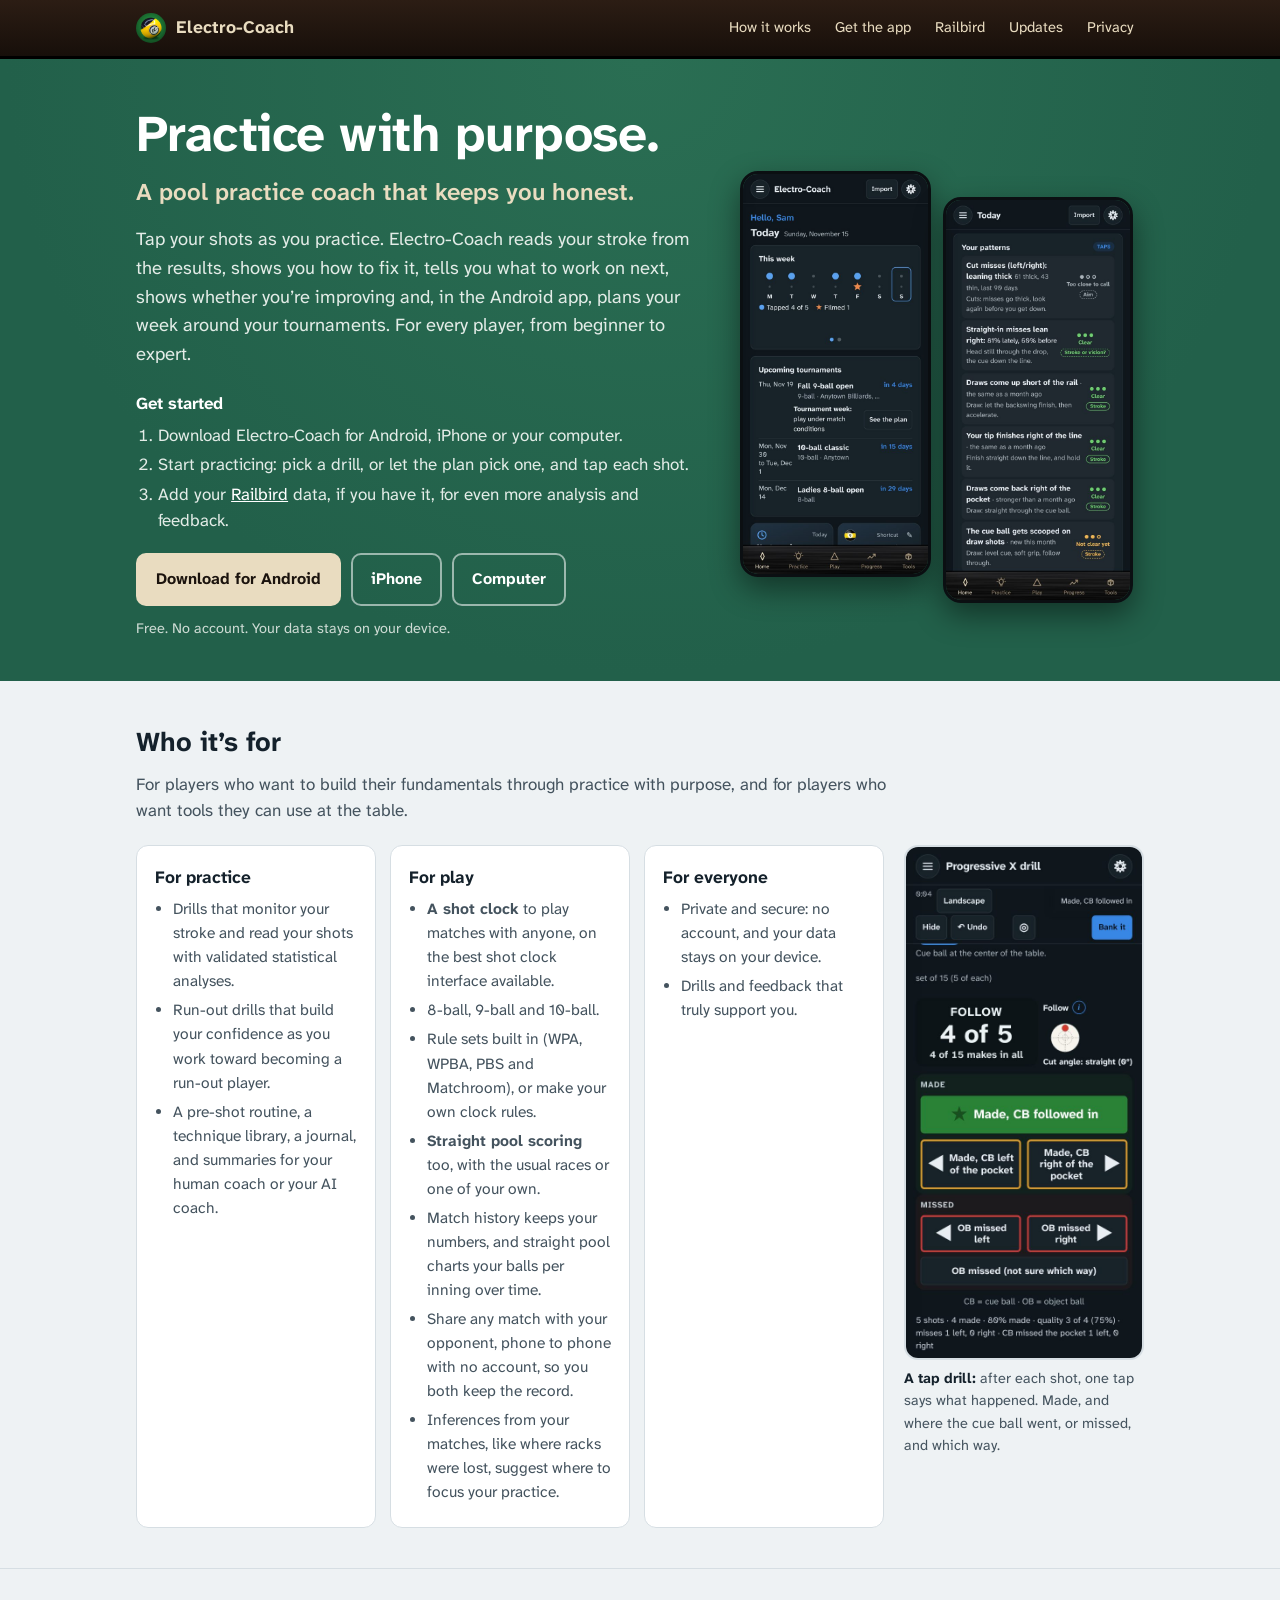
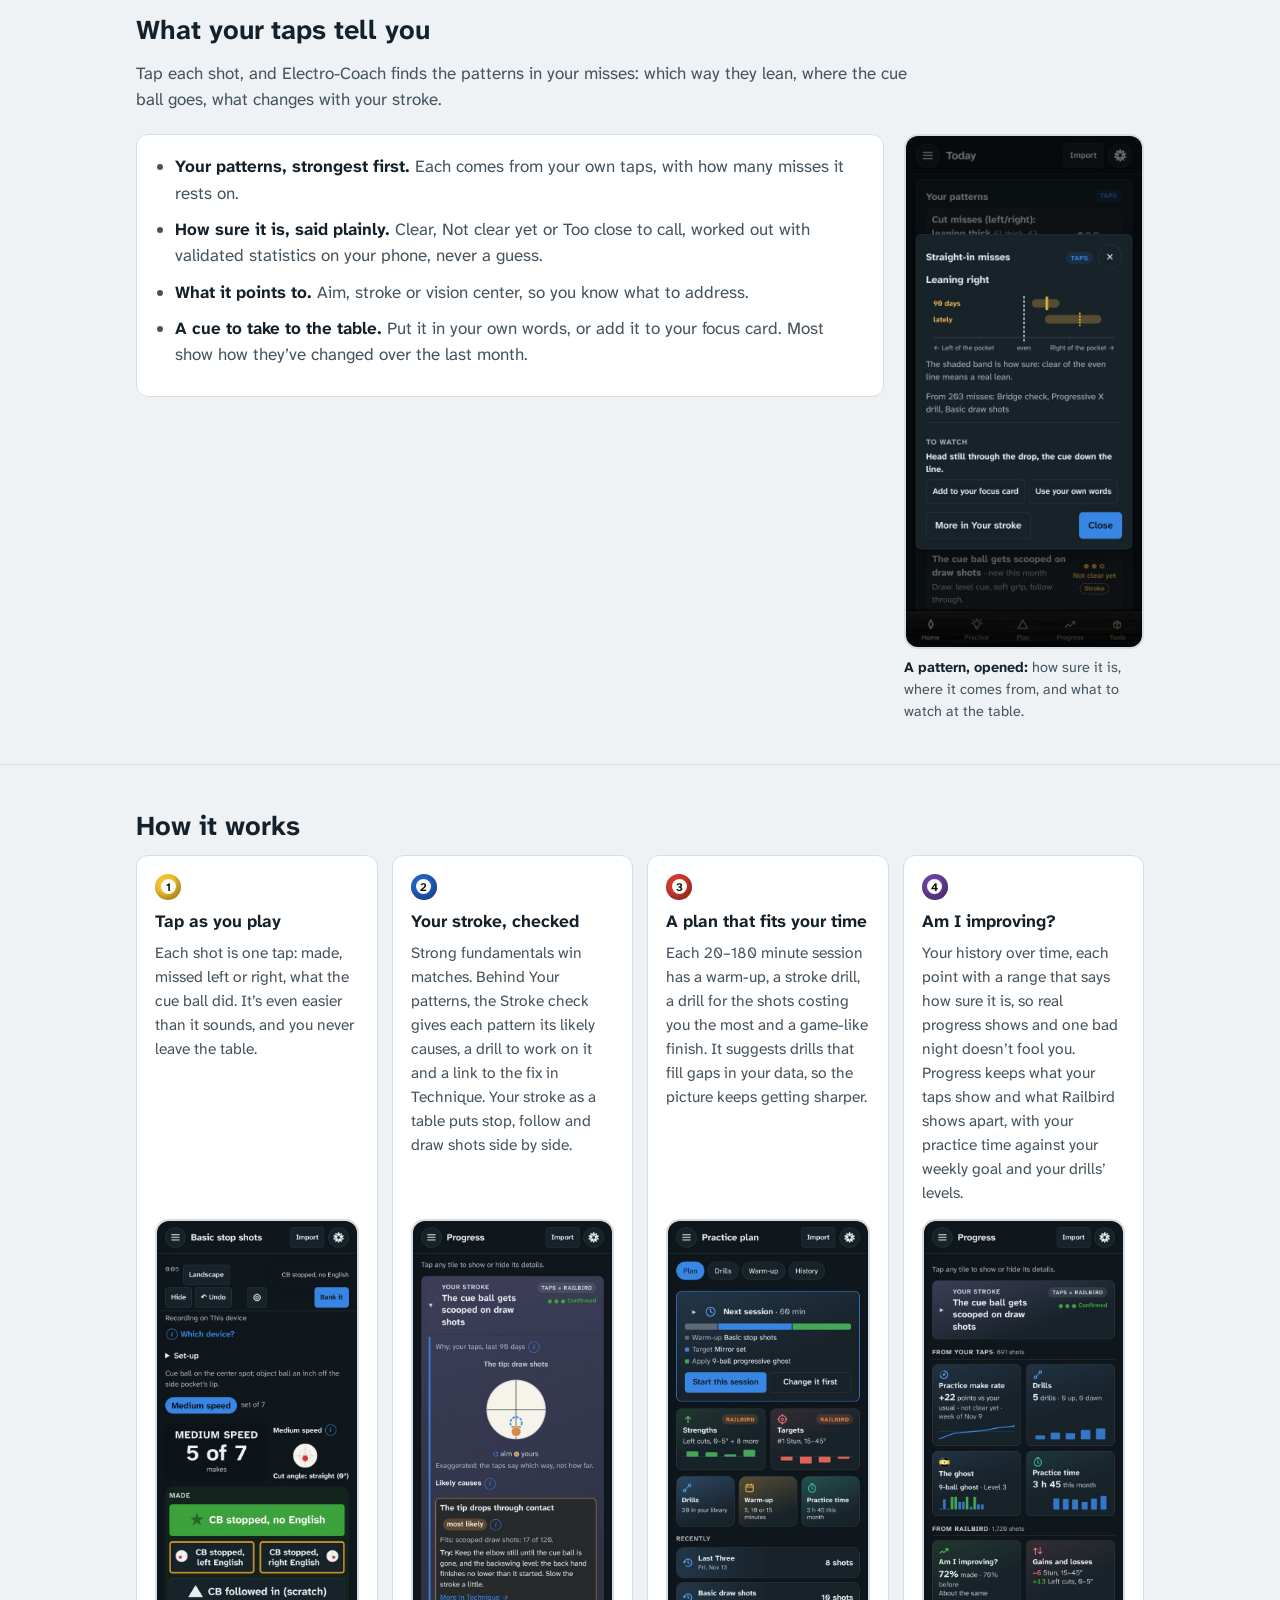
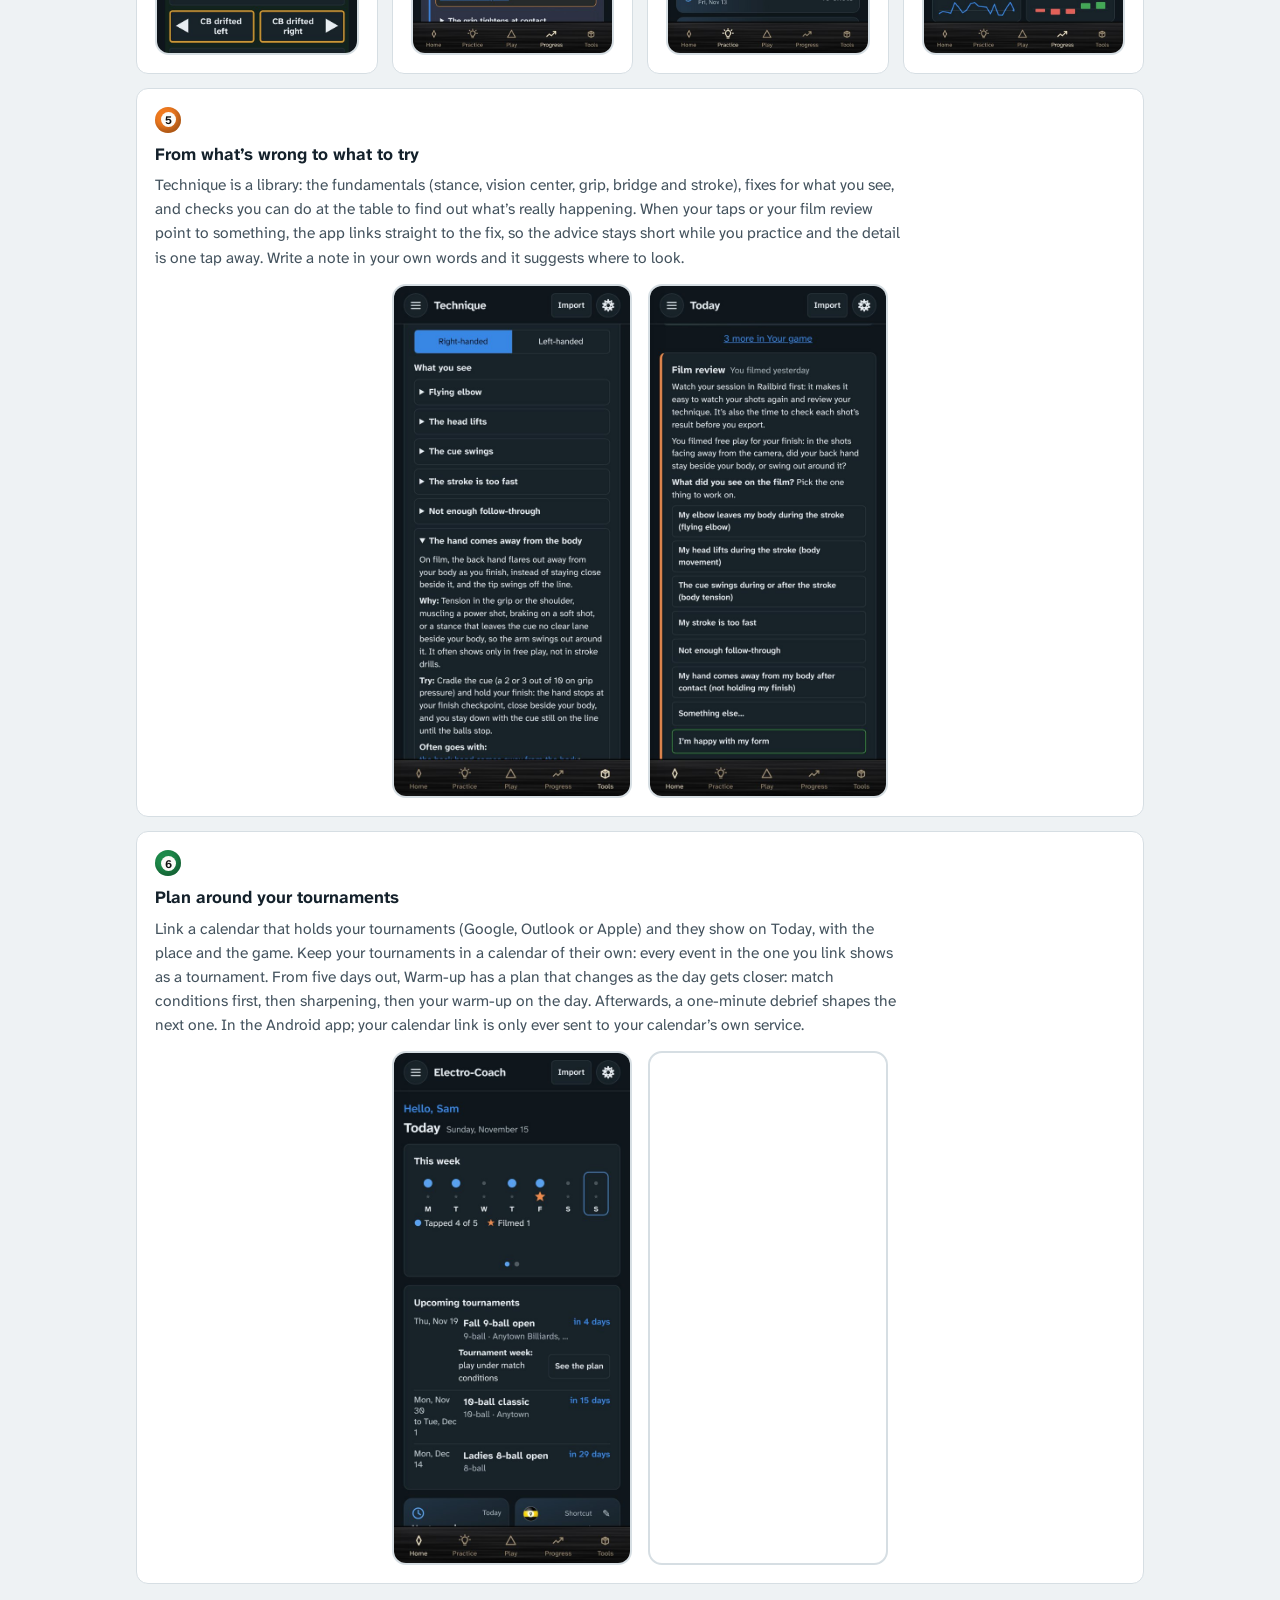
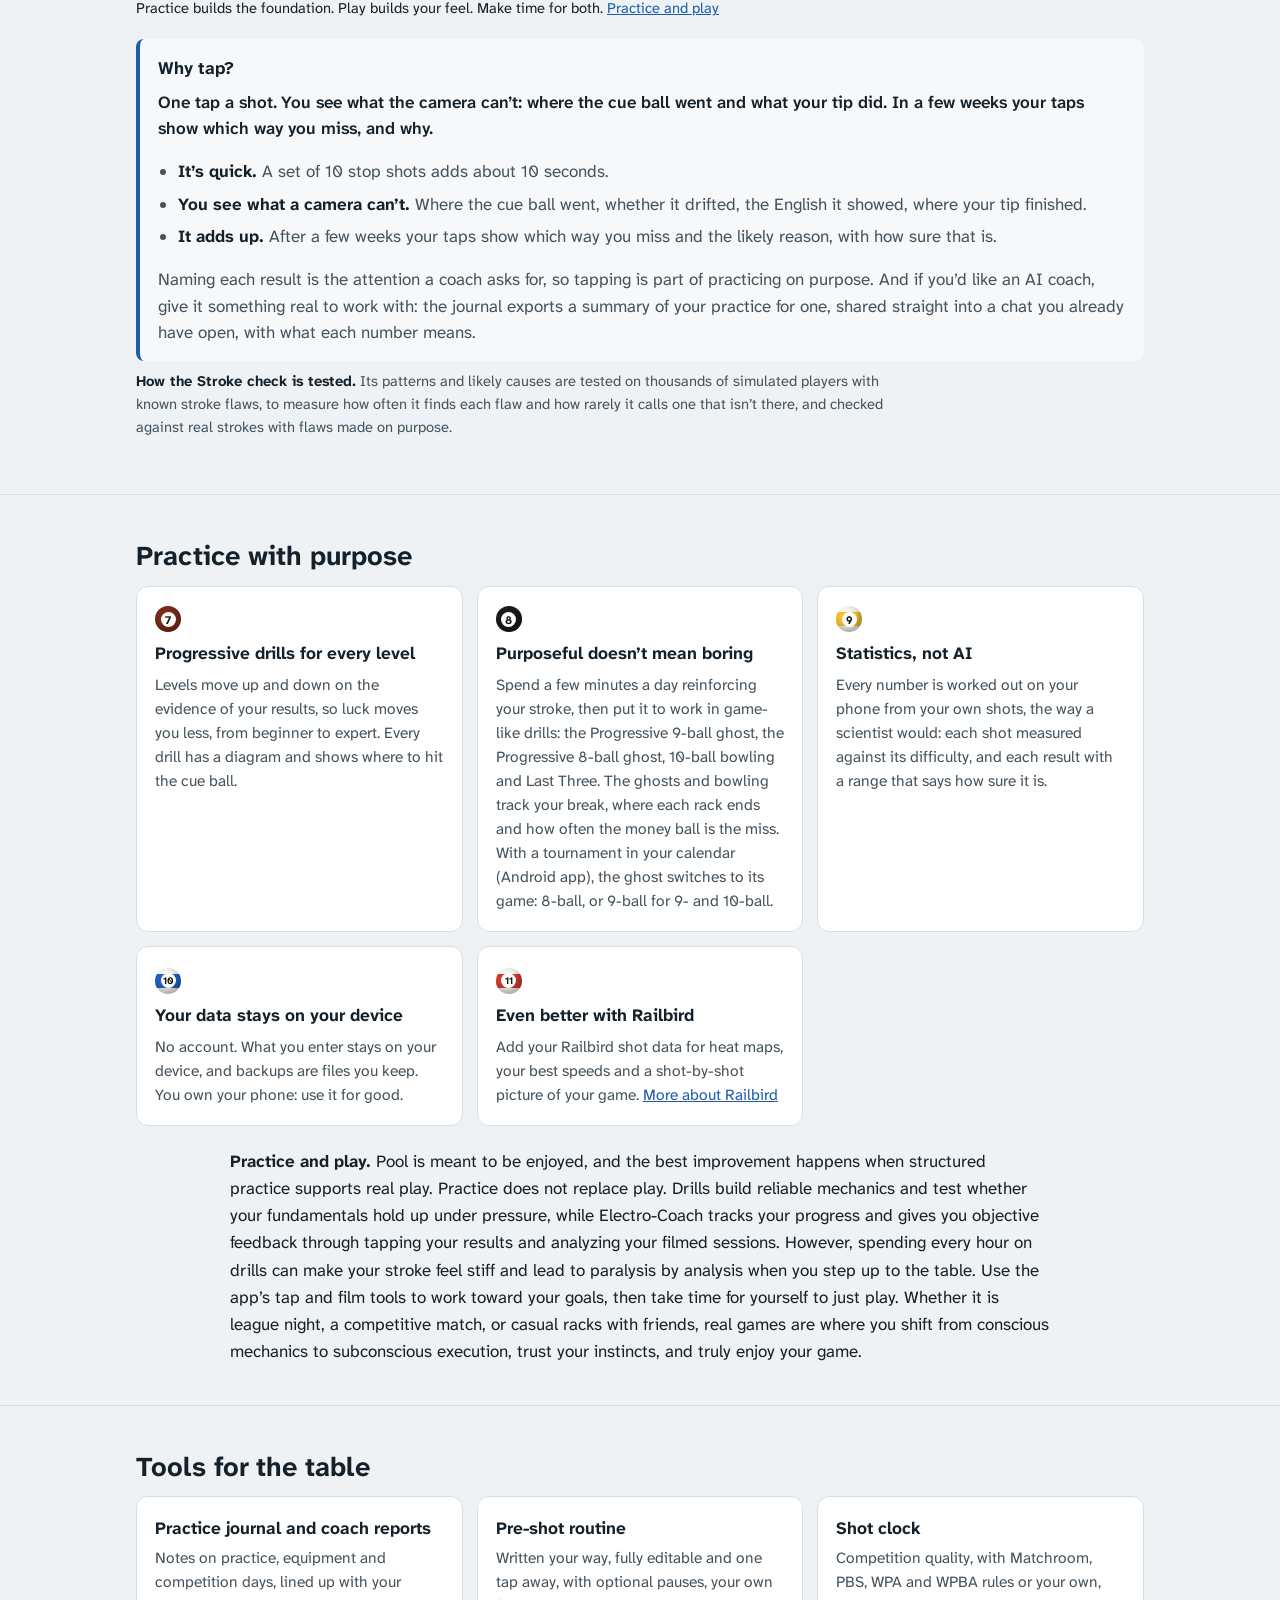
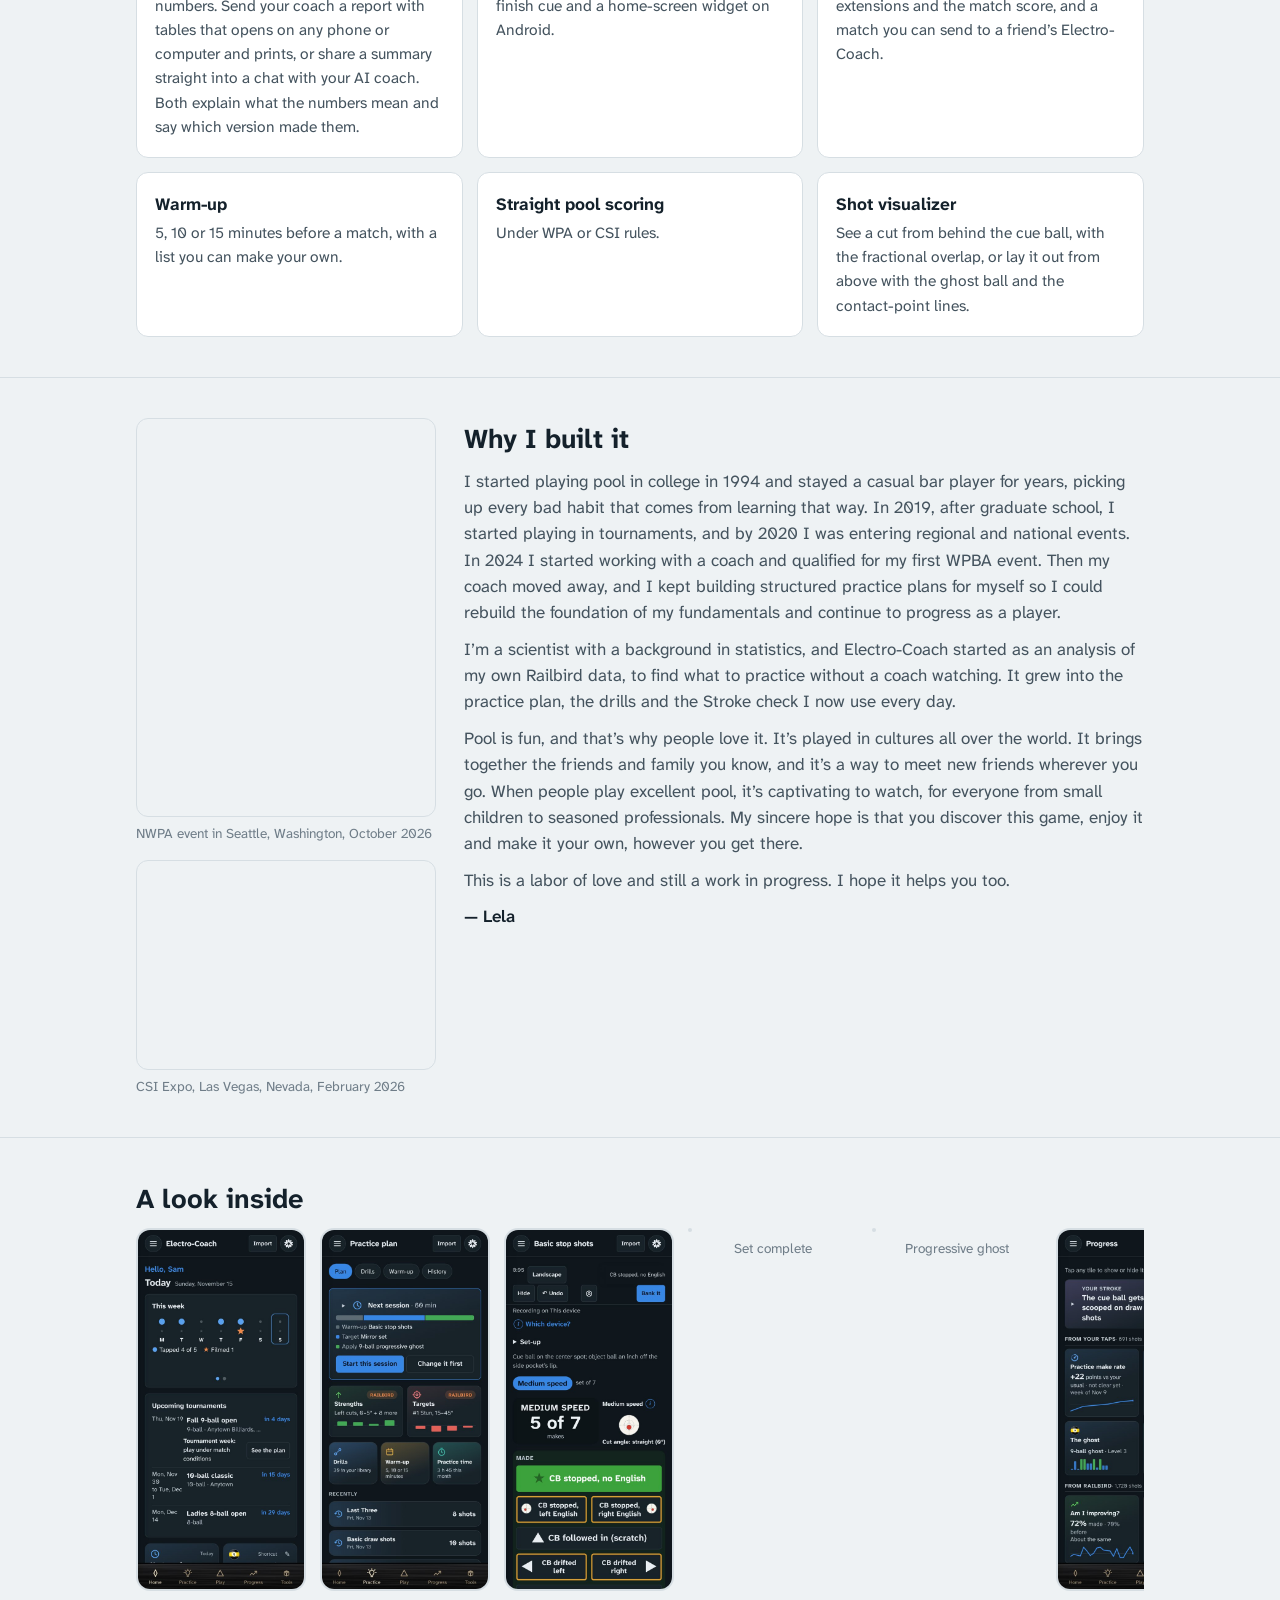
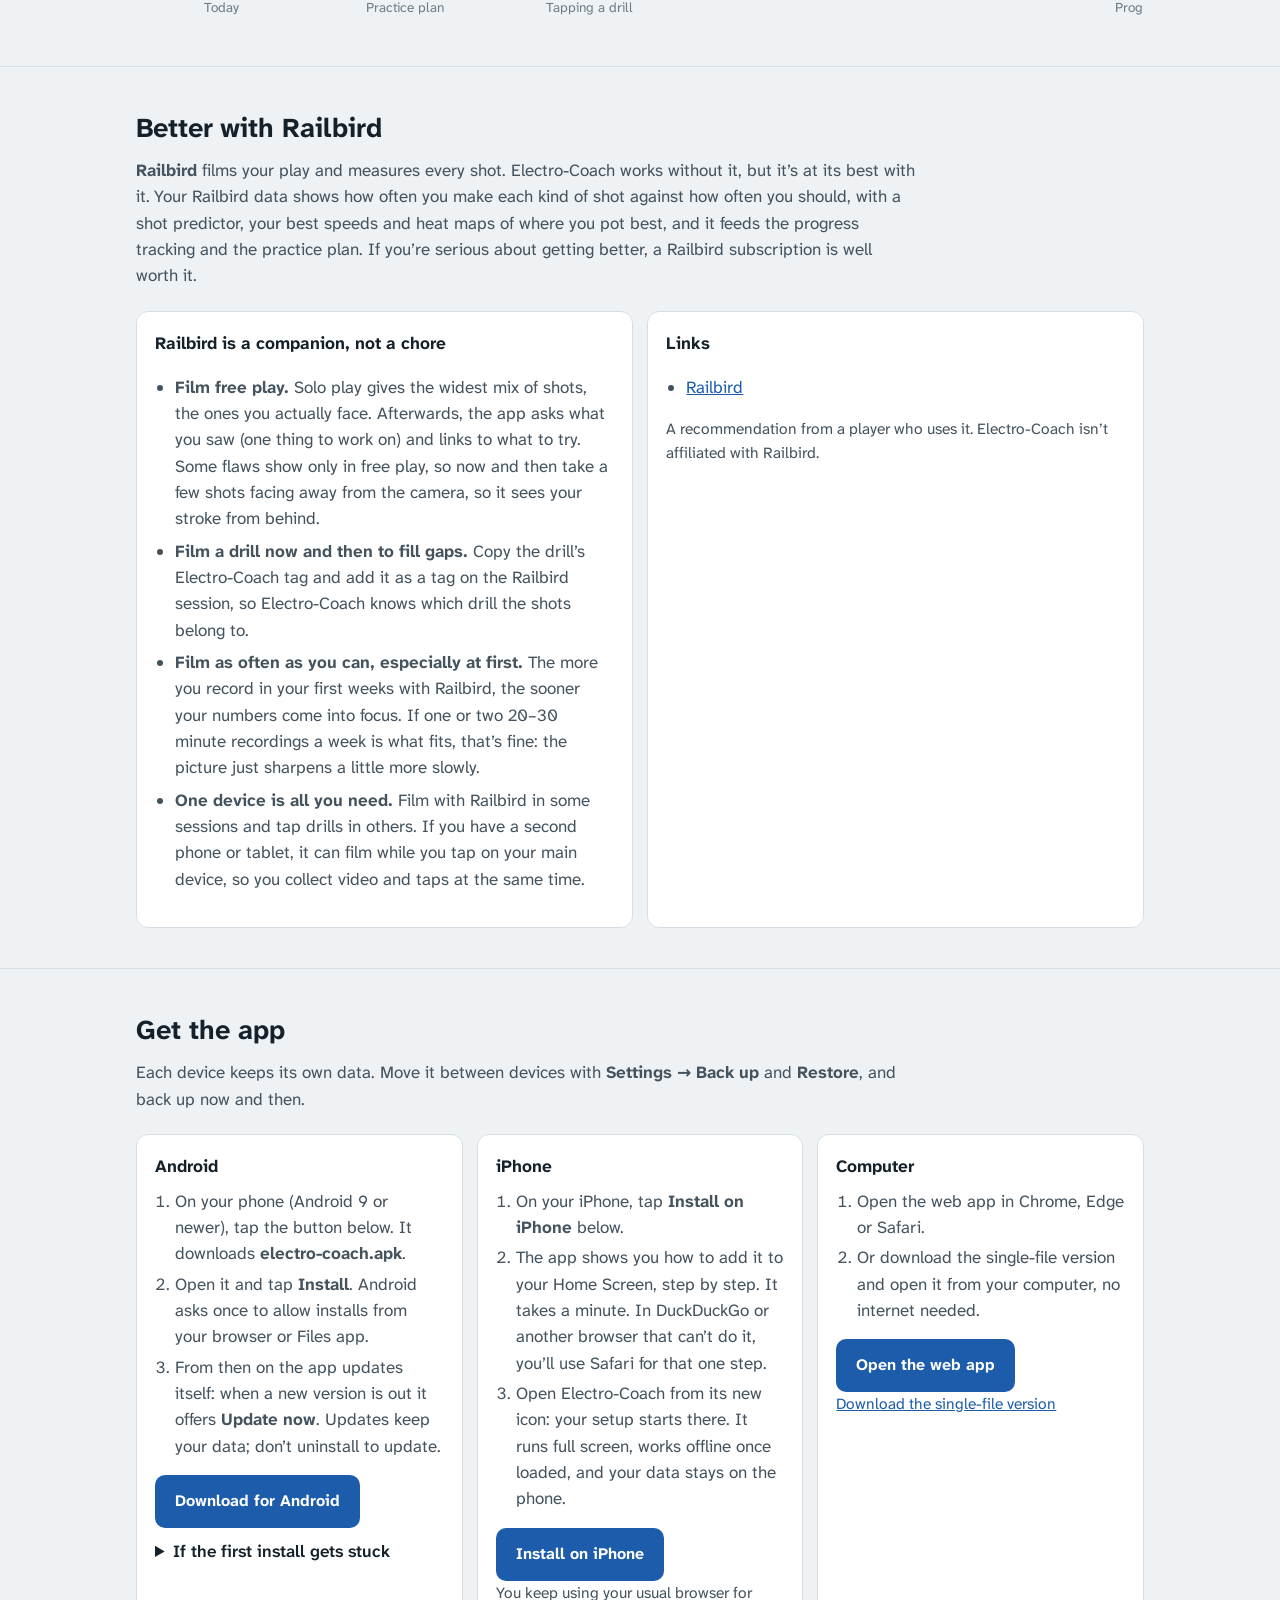
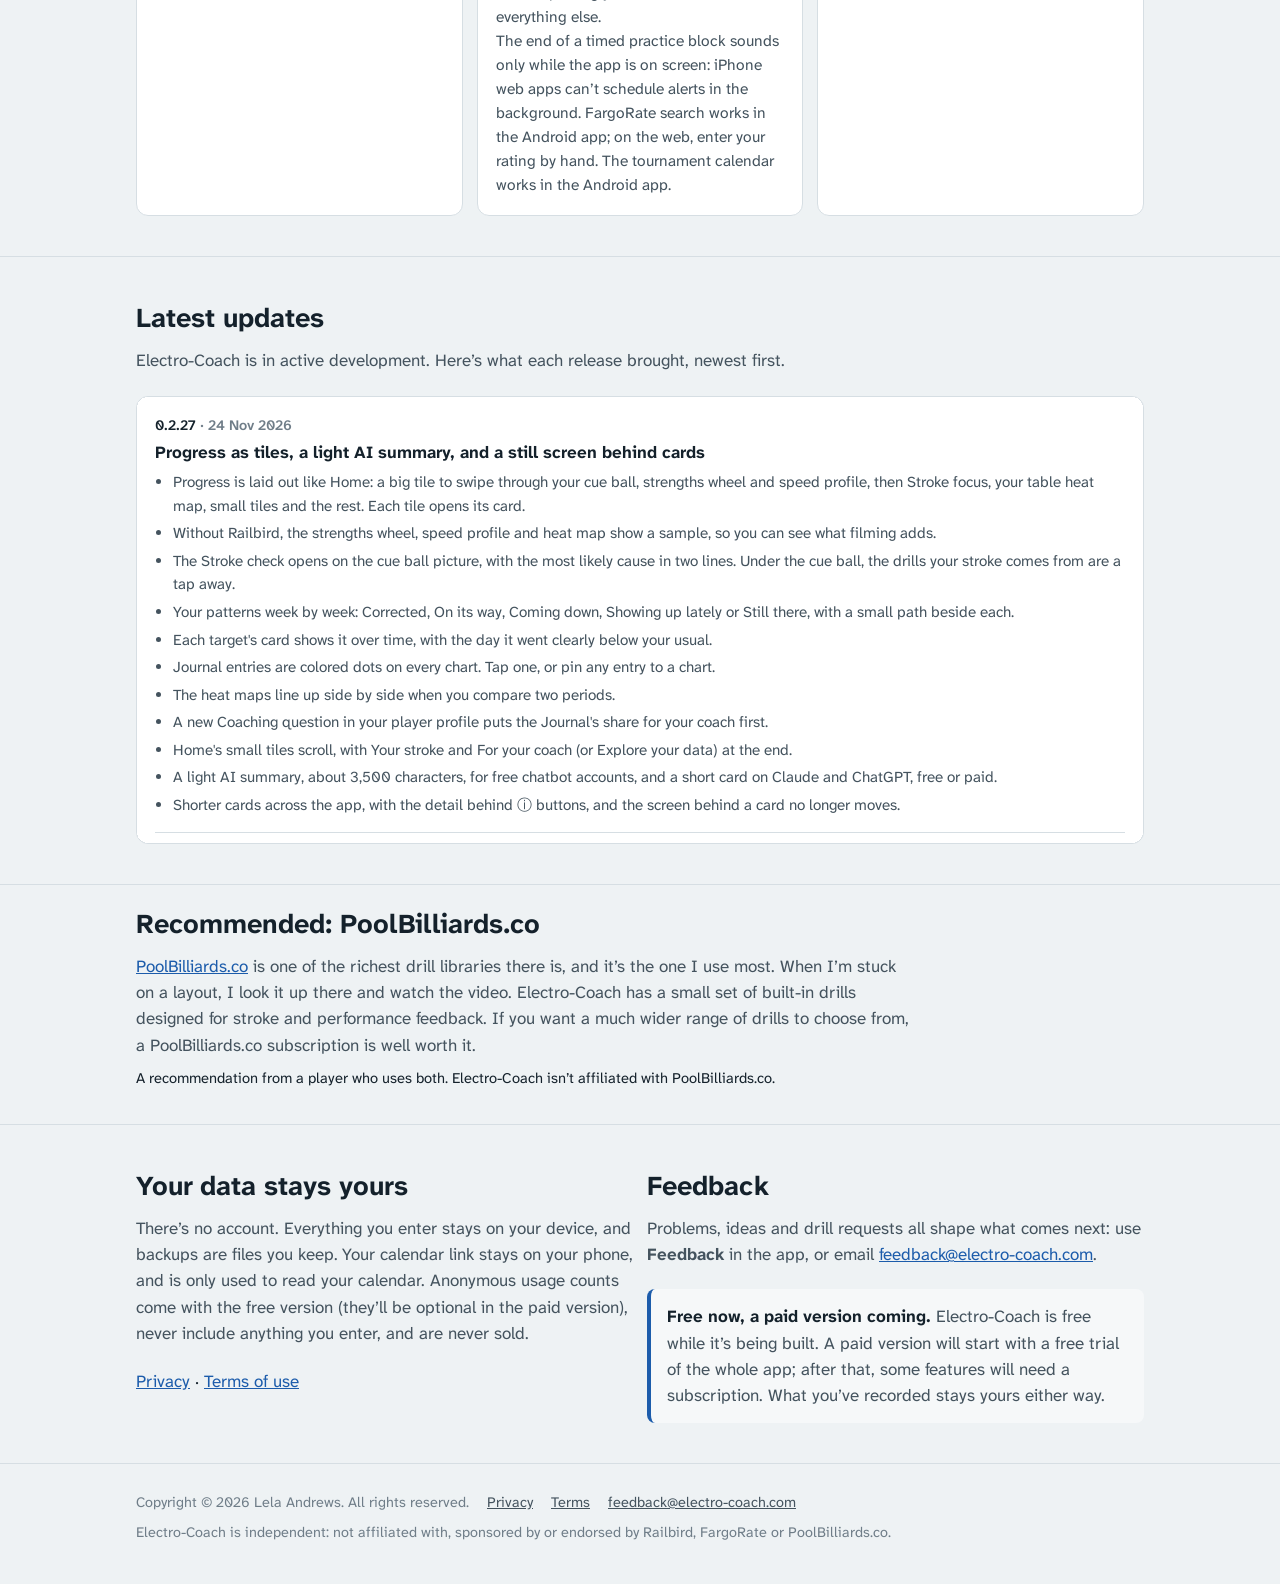
==== commit 8332e3bd: "Website for 0.2.27: Latest updates, the web app and the single-file copy Latest updates gains 0.2.27" ====
--- a/index.html
+++ b/index.html
@@ -299,6 +299,7 @@
     <h2>Latest updates</h2>
     <p class="sub">Electro-Coach is in active development. Here’s what each release brought, newest first.</p>
     <div class="updates" tabindex="0" role="region" aria-label="Release notes, newest first">
+<article class="update"><h3><span class="ver">0.2.27</span> · <time datetime="2026-11-24">24 Nov 2026</time></h3><p class="u-title">Progress as tiles, a light AI summary, and a still screen behind cards</p><ul><li>Progress is laid out like Home: a big tile to swipe through your cue ball, strengths wheel and speed profile, then Stroke focus, your table heat map, small tiles and the rest. Each tile opens its card.</li><li>Without Railbird, the strengths wheel, speed profile and heat map show a sample, so you can see what filming adds.</li><li>The Stroke check opens on the cue ball picture, with the most likely cause in two lines. Under the cue ball, the drills your stroke comes from are a tap away.</li><li>Your patterns week by week: Corrected, On its way, Coming down, Showing up lately or Still there, with a small path beside each.</li><li>Each target&#x27;s card shows it over time, with the day it went clearly below your usual.</li><li>Journal entries are colored dots on every chart. Tap one, or pin any entry to a chart.</li><li>The heat maps line up side by side when you compare two periods.</li><li>A new Coaching question in your player profile puts the Journal&#x27;s share for your coach first.</li><li>Home&#x27;s small tiles scroll, with Your stroke and For your coach (or Explore your data) at the end.</li><li>A light AI summary, about 3,500 characters, for free chatbot accounts, and a short card on Claude and ChatGPT, free or paid.</li><li>Shorter cards across the app, with the detail behind ⓘ buttons, and the screen behind a card no longer moves.</li></ul></article>
 <article class="update"><h3><span class="ver">0.2.21</span> · <time datetime="2026-11-23">23 Nov 2026</time></h3><p class="u-title">Progress in a new order, cards that stay on Home, and I&#x27;m done on a tournament day</p><ul><li>On a tournament day: Warm up, and I&#x27;m done. I&#x27;m done asks how it went, where you finished and your matches, all optional, and adds it to your Journal for your coaches.</li><li>I&#x27;m done also counts your break and runs and other run-outs, and Fatigue joins the places a tournament broke down. The week before your next tournament plans for it.</li><li>A tournament you&#x27;re done with moves down the list, and its warm-up plan stops.</li><li>Tournament calendar: every event in the calendar you link shows as a tournament, so the steps now show how to make a calendar just for your tournaments, for Google, Outlook and Apple.</li><li>Long draws that come up short and scooped draws are now read together, and each says what the mix points to: the delivery, tip height, finishing through the ball, or the cue&#x27;s angle.</li><li>Progress has a new order: In short on top, then six questions, each with its short answer. Everything that was a tile is still there, one tap in, and the menu&#x27;s search still finds the old names.</li><li>Am I improving? answers in a few words, and How are my drills going? shows the 3 drills that changed most first.</li><li>The long draws cue now reads: start slowly, build speed through the ball.</li><li>On Home, Target #1, Strength and your numbers open their card right there, and Close puts you back where you were. Open in Progress takes you to Progress, and ‹ Home brings you back.</li><li>Progress&#x27;s note: tap a line under Where did it go? to go to its card. How do I play the games? opens on The ghost.</li><li>When a lean points to your vision center, its cue says where your head goes, for your hand and vision center.</li><li>Without Railbird, In short&#x27;s Work on first and Strongest come from your drills: the one that dropped most, and the one that rose most.</li><li>How do I play the games? adds straight pool: your high run and balls per inning.</li></ul></article>
 <article class="update"><h3><span class="ver">0.2.17</span> · <time datetime="2026-11-22">22 Nov 2026</time></h3><p class="u-title">Two-way choices as two buttons</p><ul><li>Every two-way choice is now two separate buttons, so the one you picked stands out. Choices of three or more stay on one bar.</li></ul></article>
 <article class="update"><h3><span class="ver">0.2.16</span> · <time datetime="2026-11-22">22 Nov 2026</time></h3><p class="u-title">Cues for your patterns, and where racks were lost, from the shot clock</p><ul><li>Your patterns: each line has a cue to watch and what it points to, the strongest first. Put a cue in your own words, or add it to your focus card.</li><li>Cut misses say which side, left, right or both, with how sure beside them.</li><li>Sessions of an hour or more end with closing out: Last Three, then the ghost. Closing out racks says how the back end holds an hour into practice.</li><li>Matches: where each player&#x27;s racks were lost, read from the shot clock. No shot, early, the last three balls, or after a run. Nothing to tap.</li><li>The shot clock adds the WPA rules. Straight pool takes a race of your own, under Other, and its rule sets are two separate buttons.</li><li>The report for your human coach opens with a short summary, each section a tap to open. The Journal names both: Share with your human coach and Share with your AI coach.</li></ul></article>
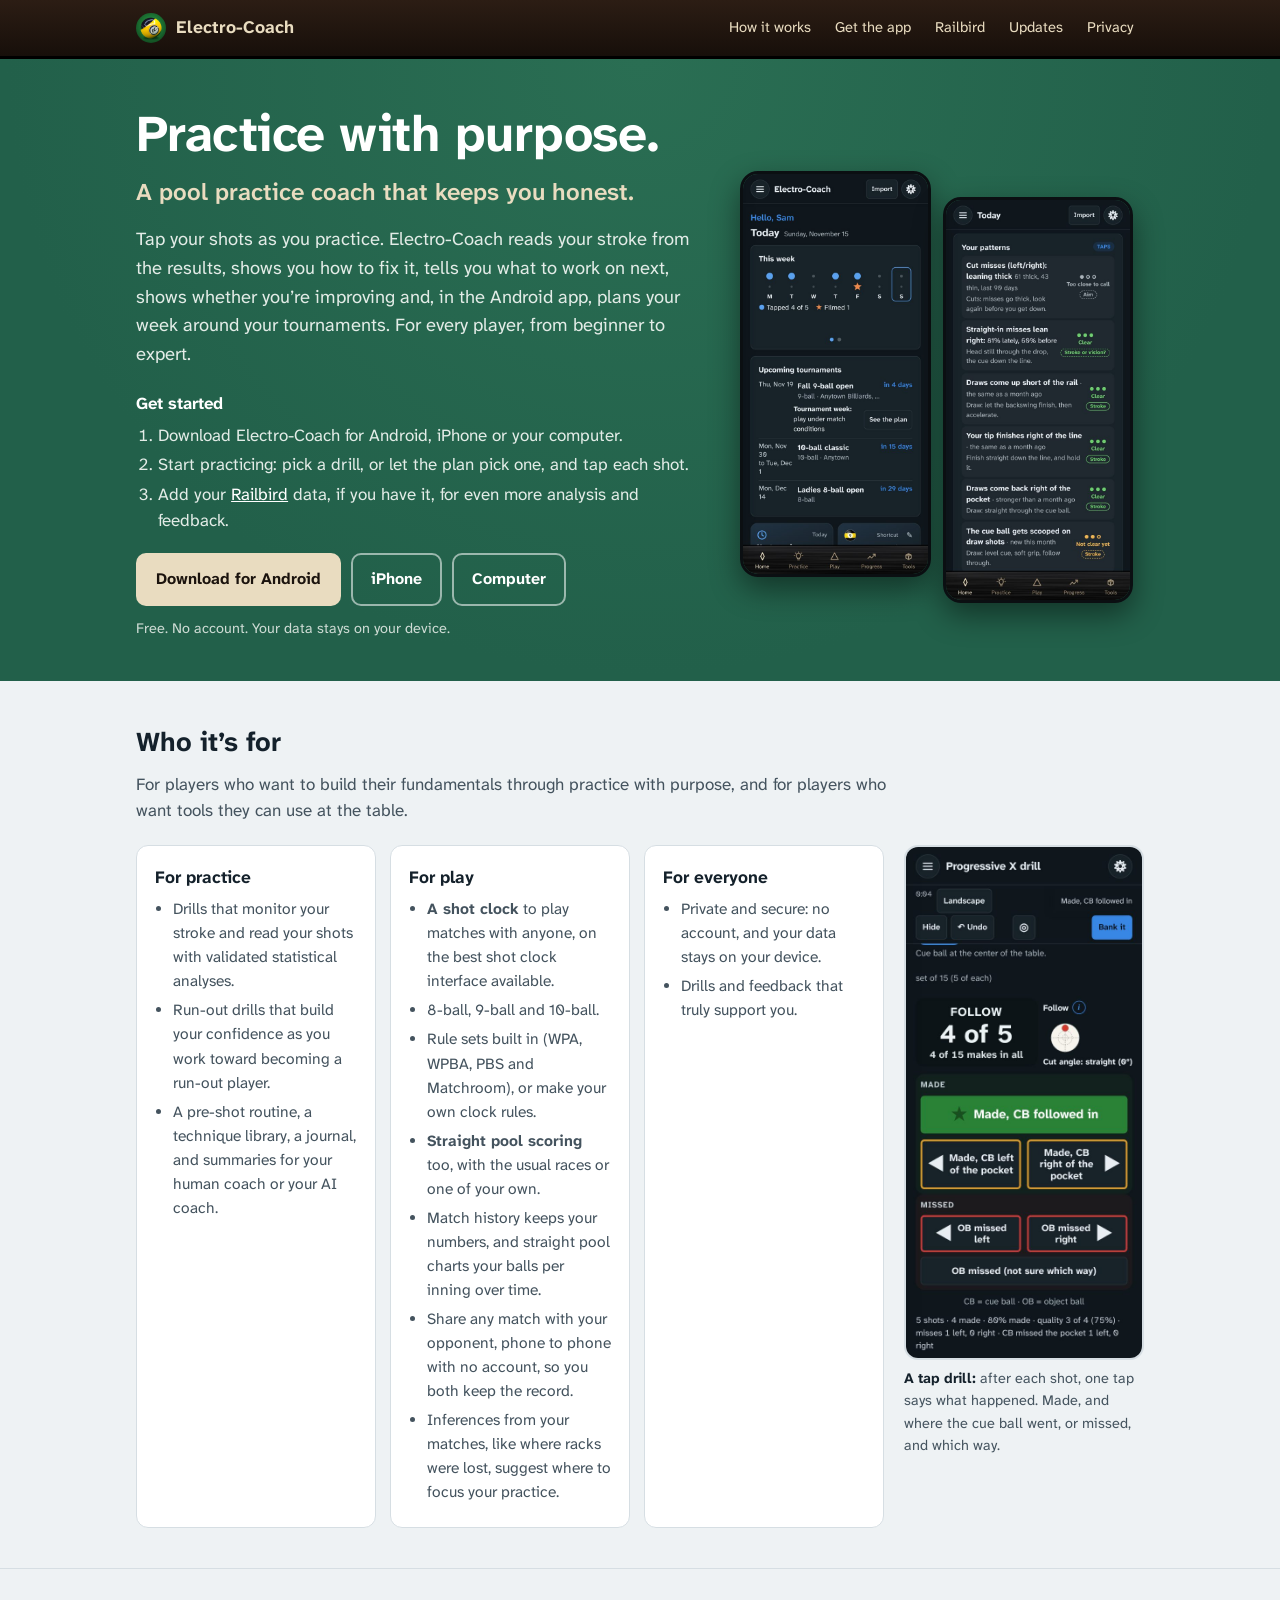
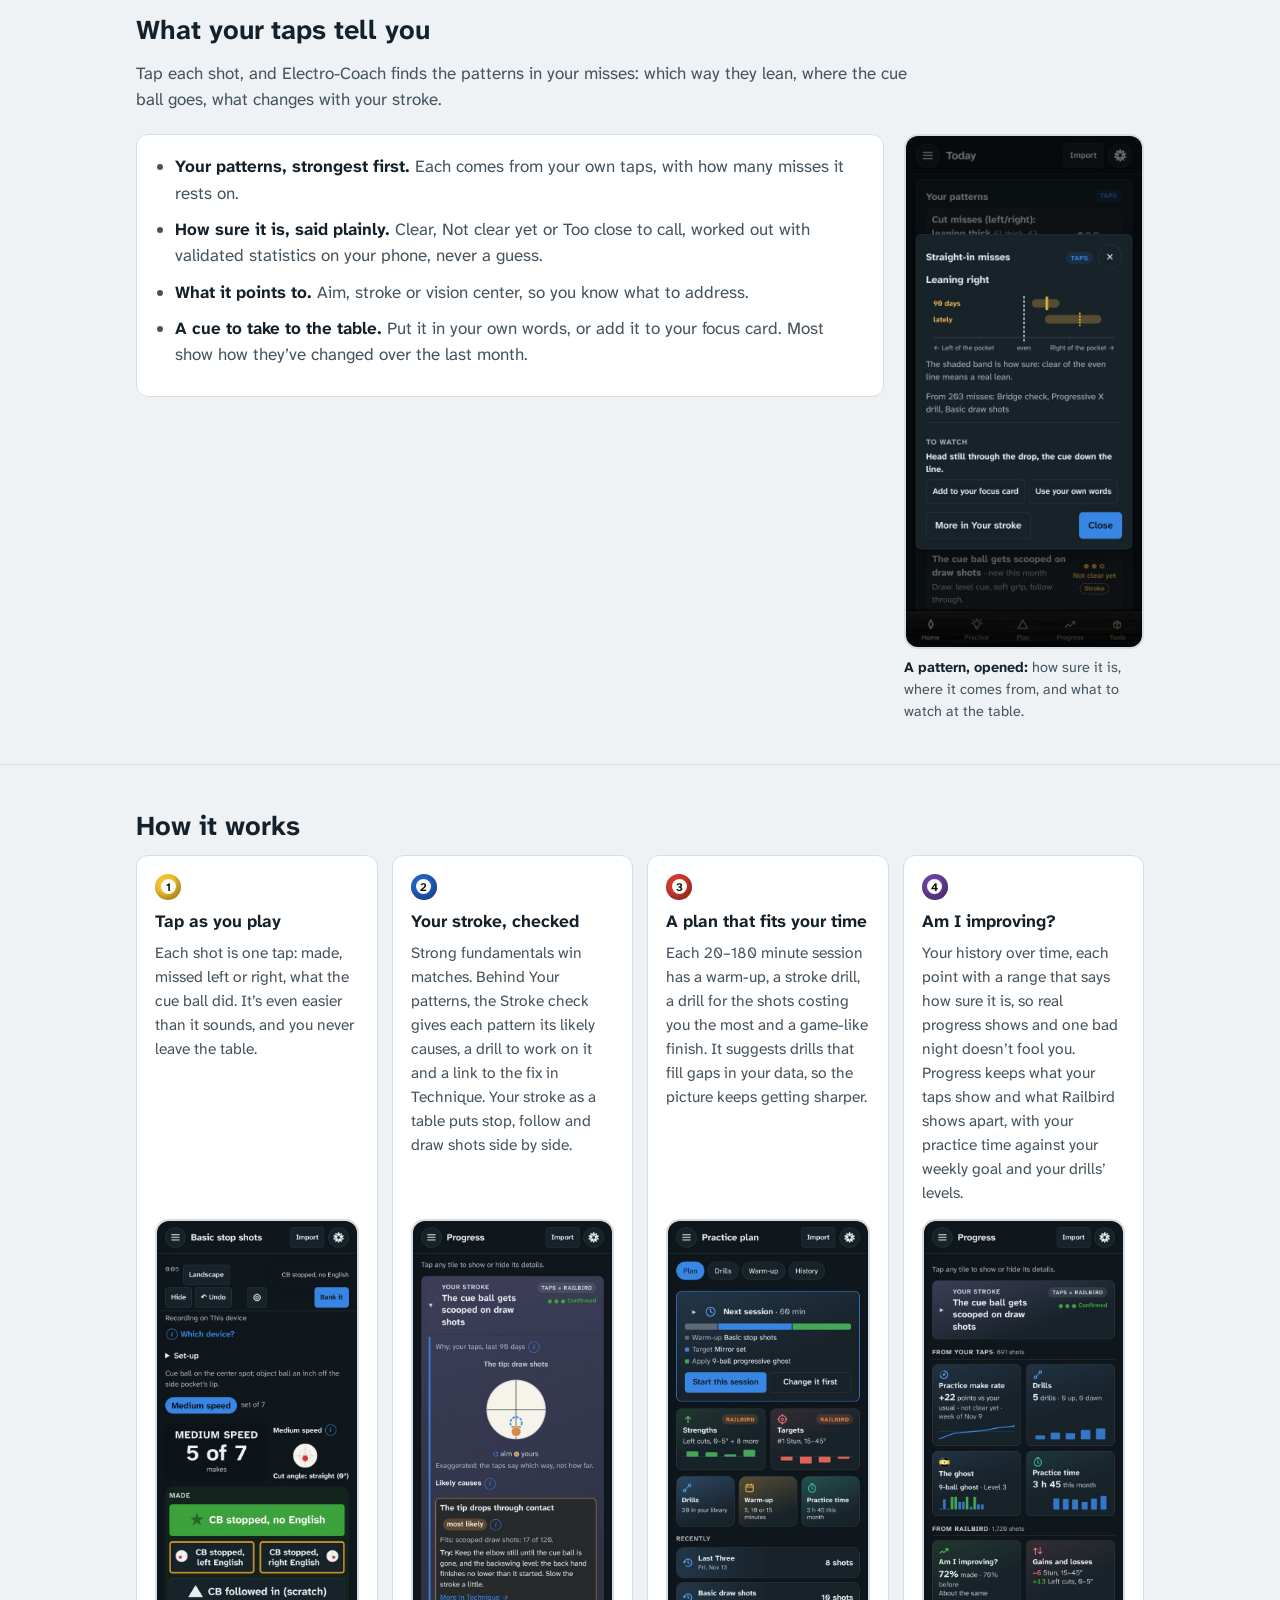
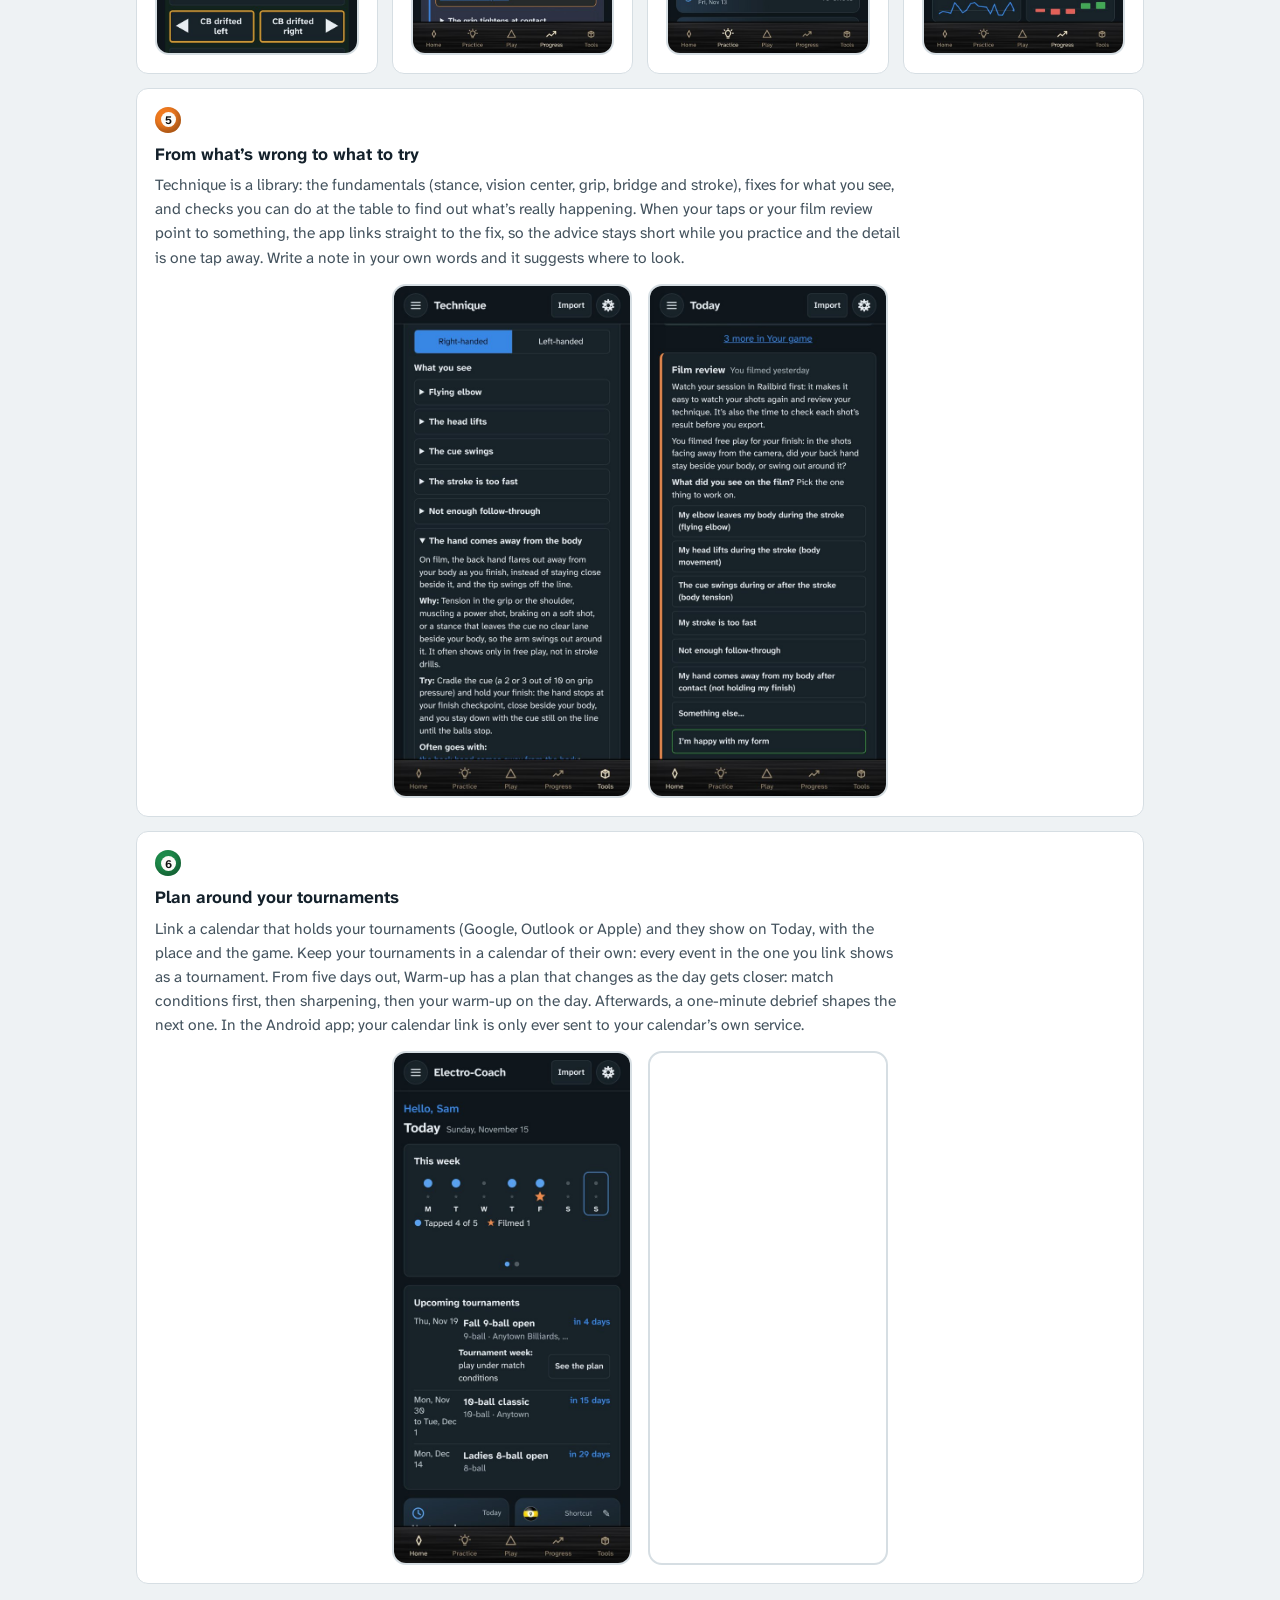
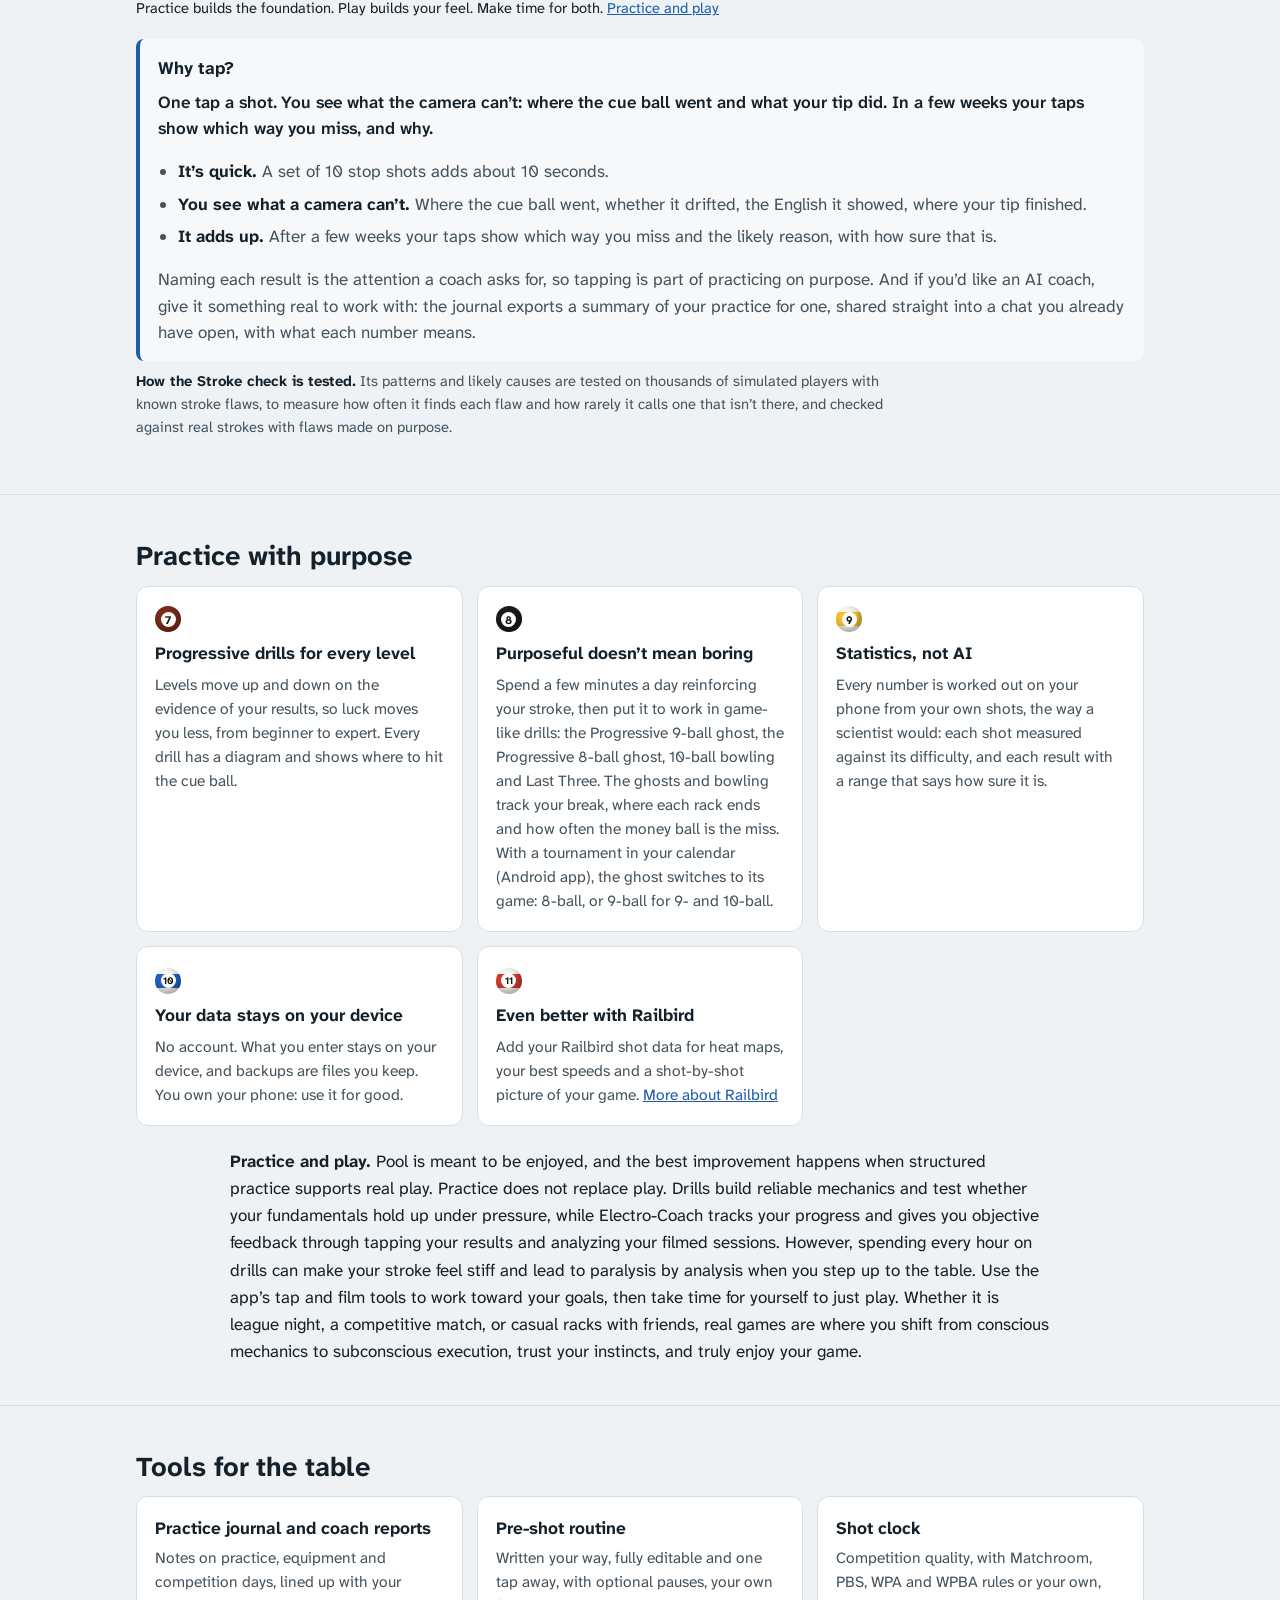
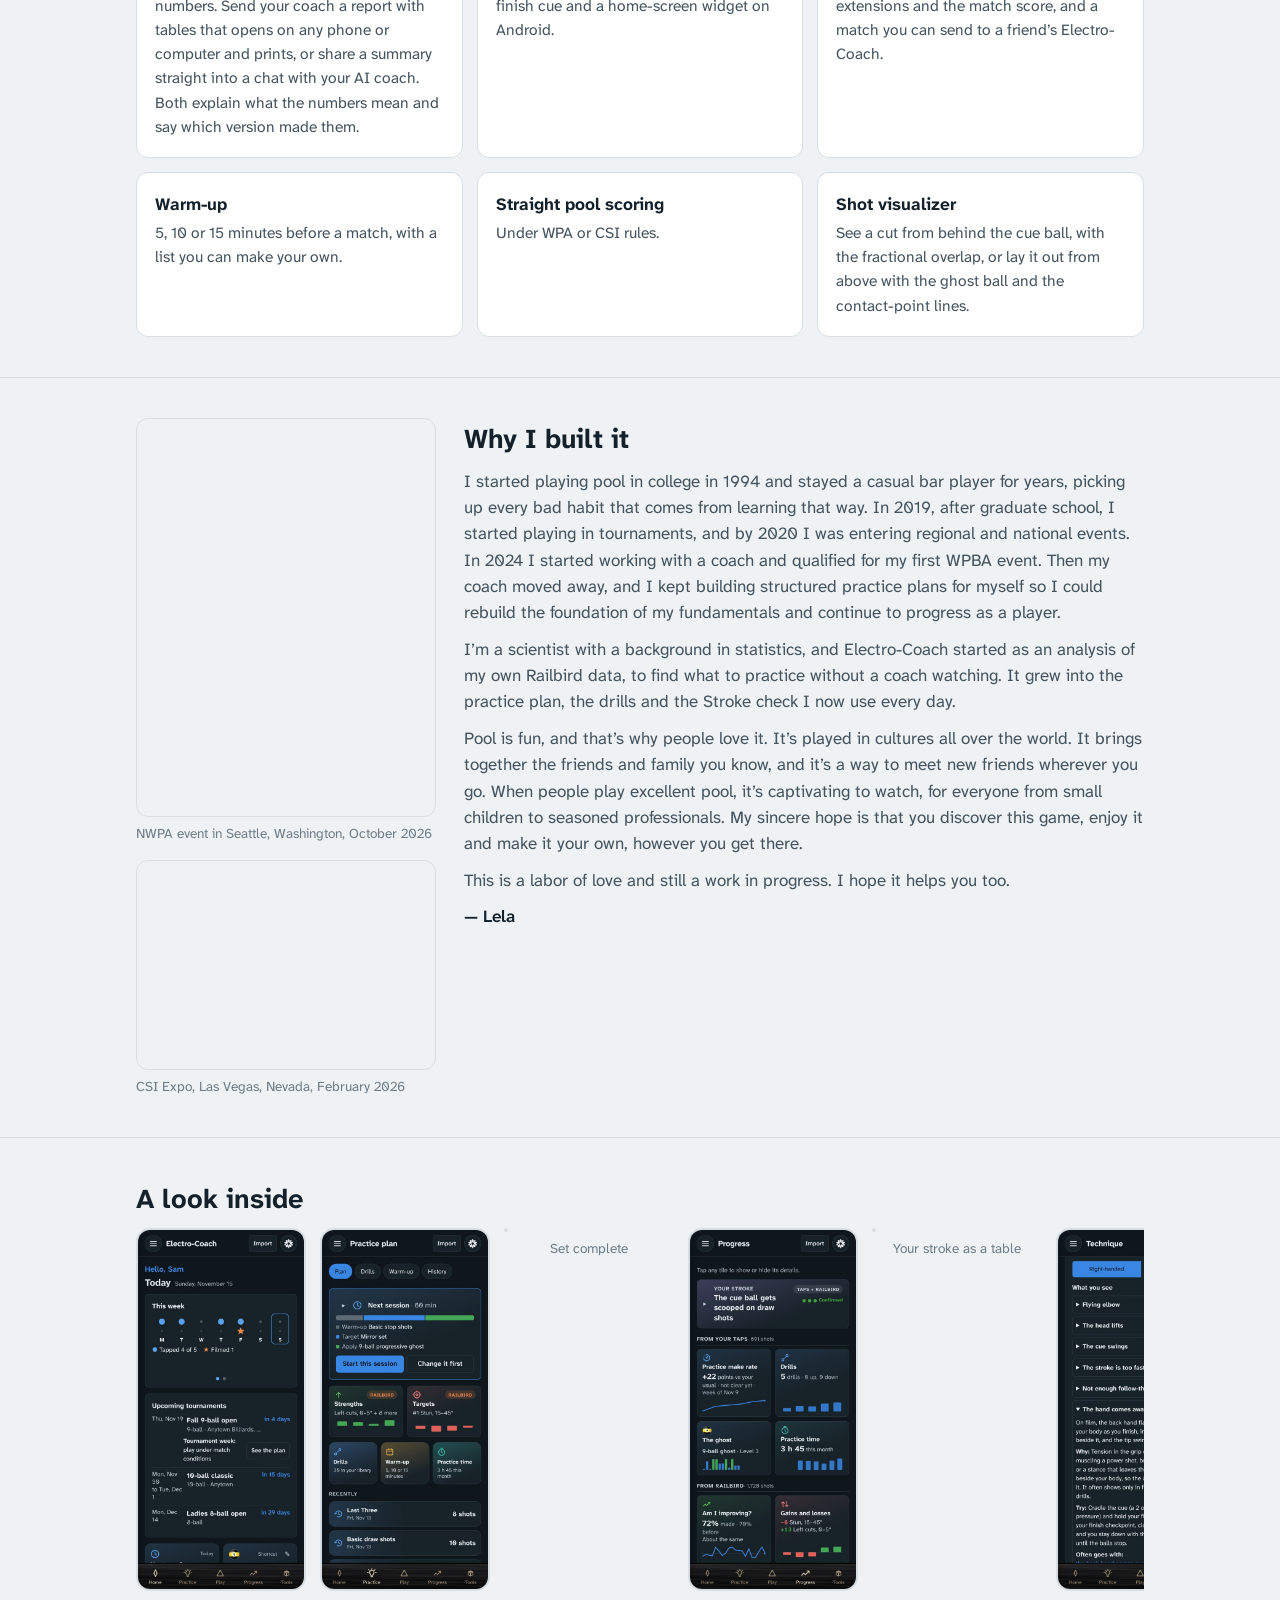
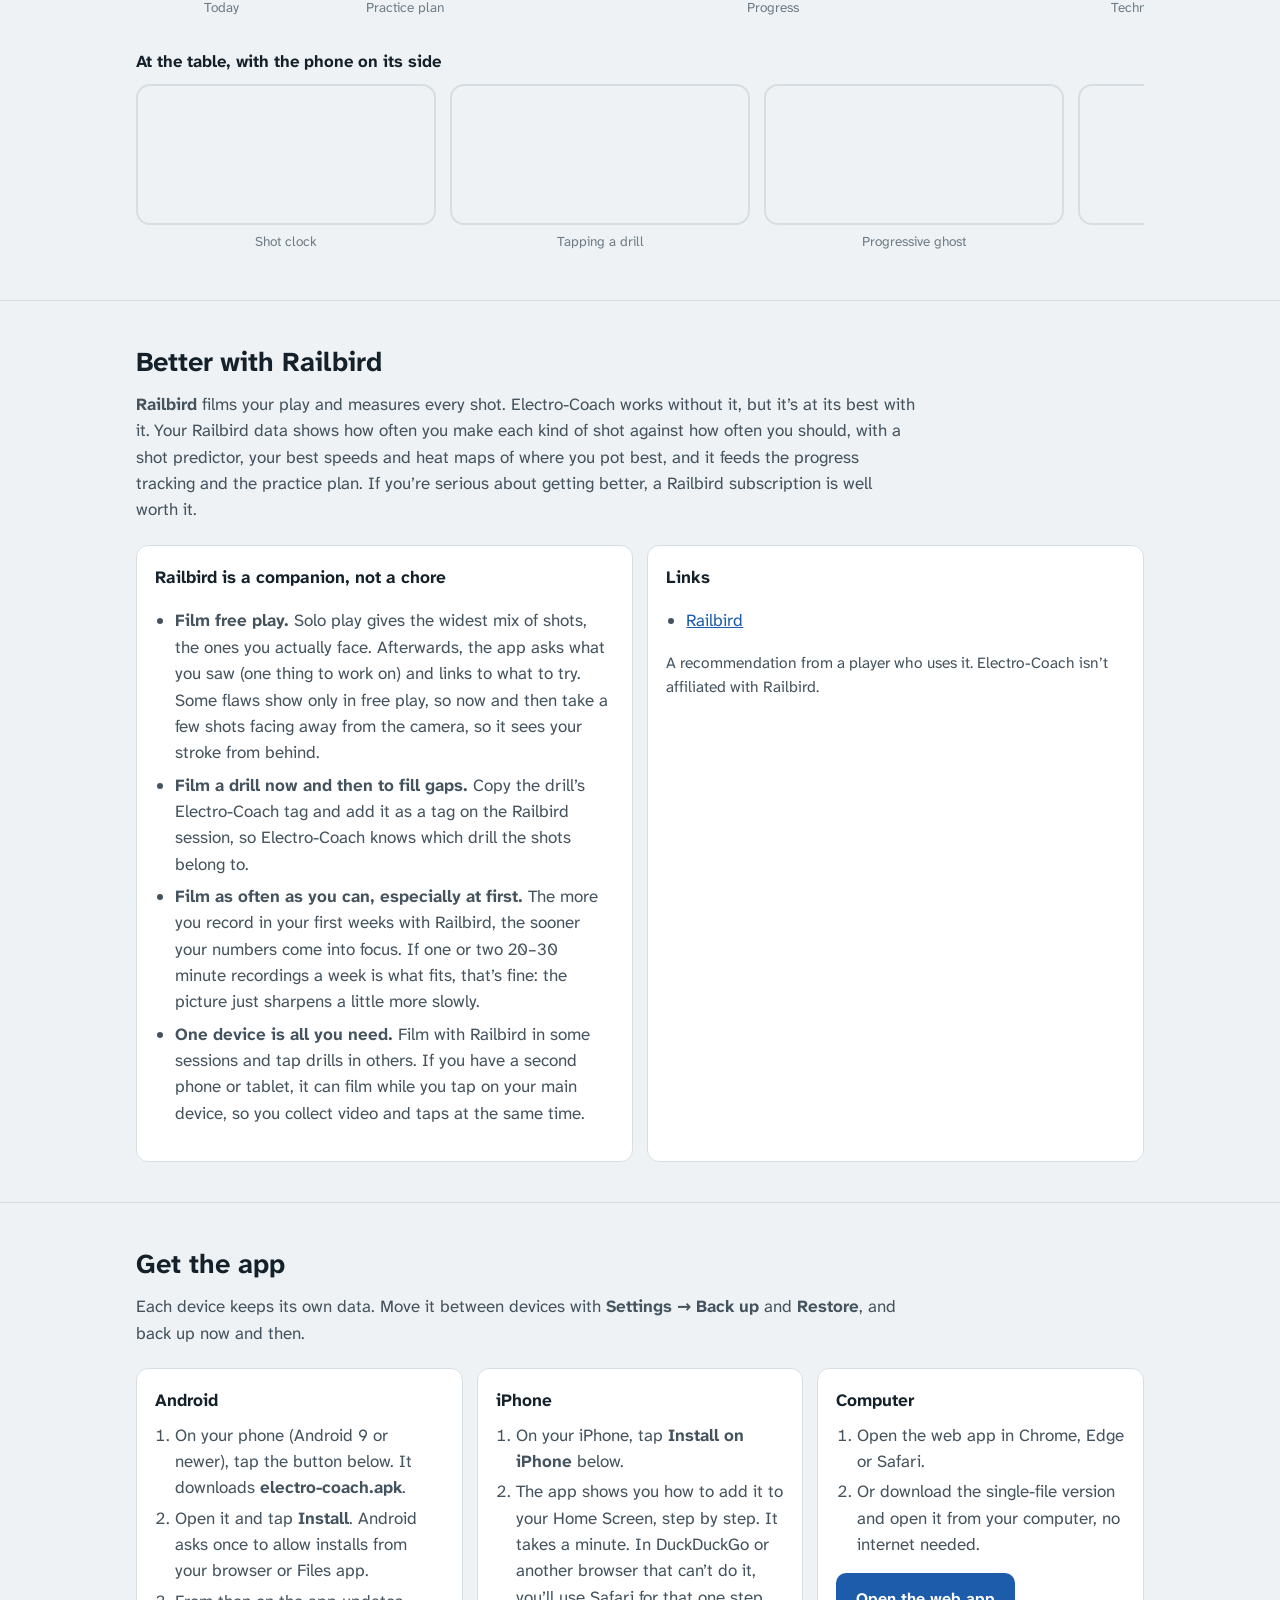
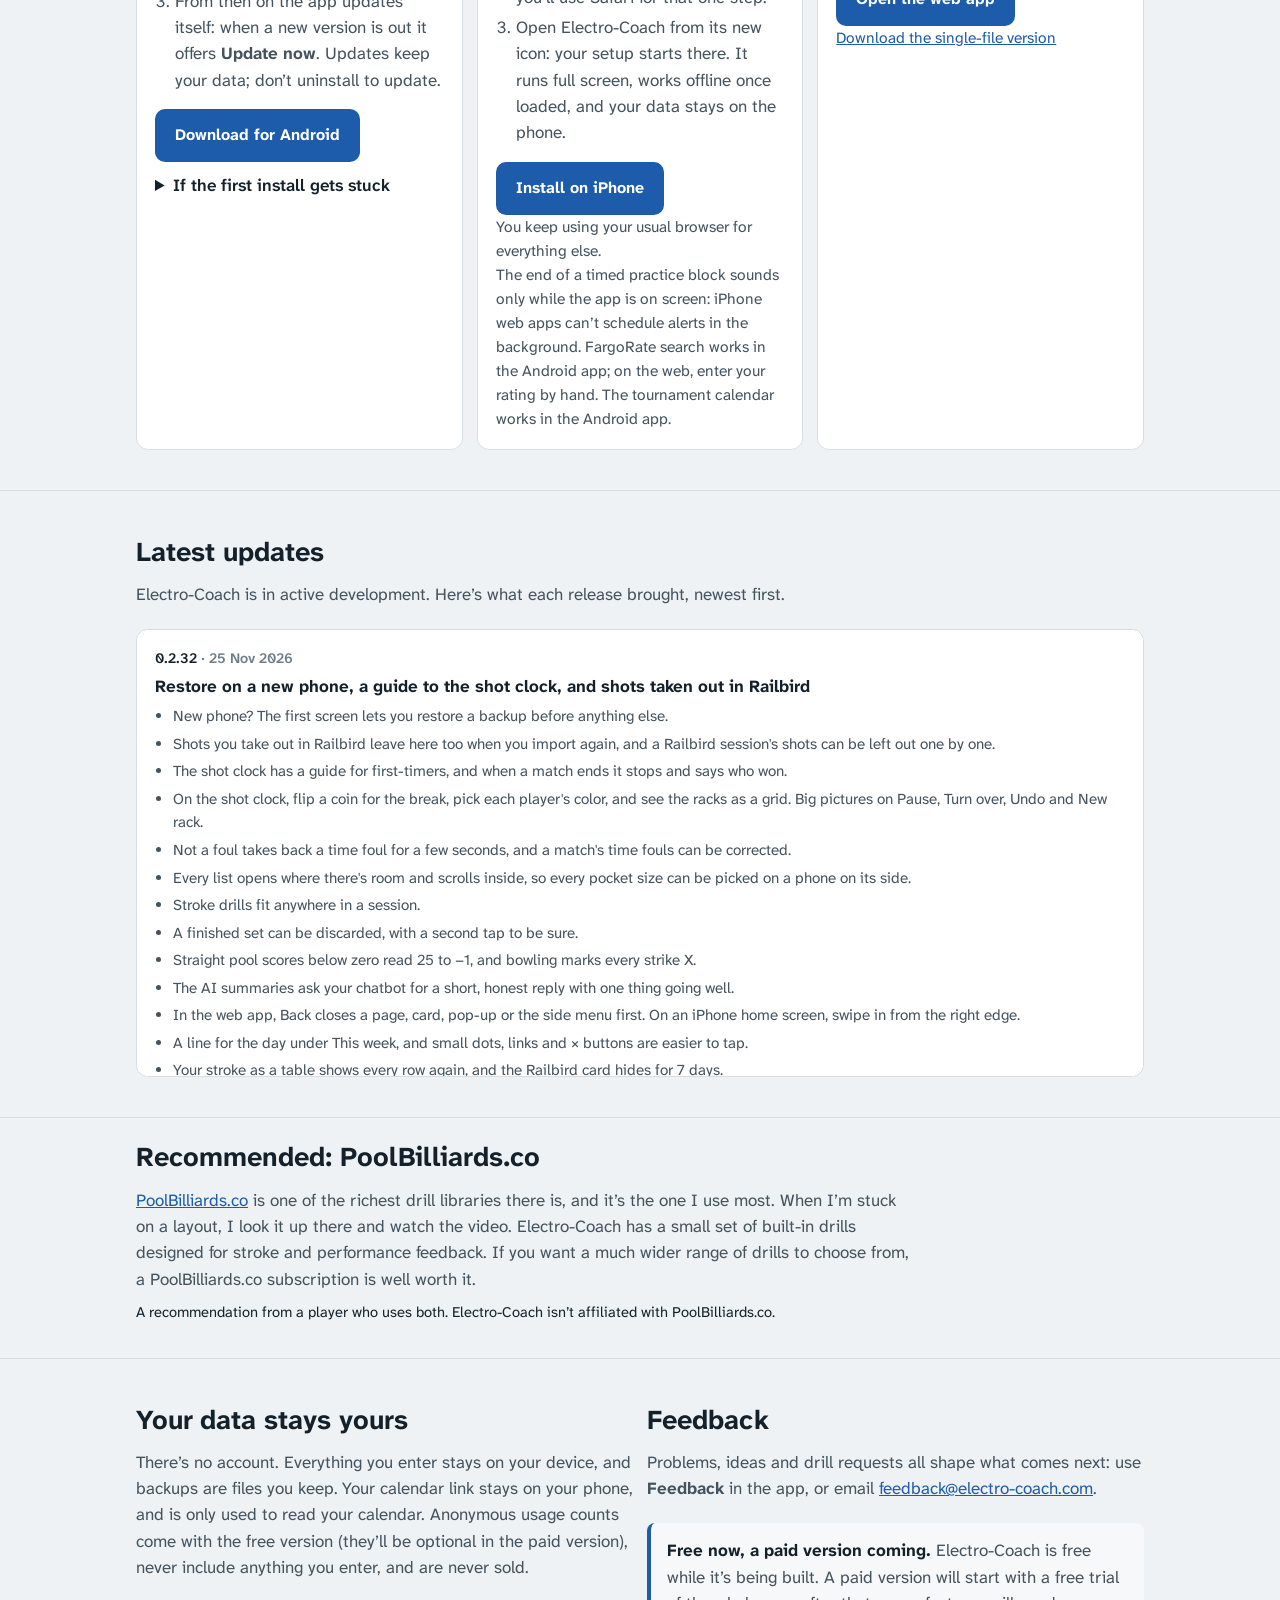
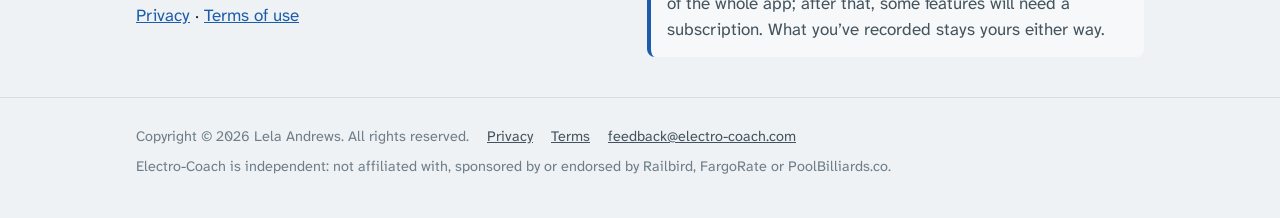
==== commit d62d8358: "Website for 0.2.32: Latest updates, sideways pictures, the web app and the single-file copy Latest u" ====
--- a/index.html
+++ b/index.html
@@ -204,9 +204,7 @@
     <div class="gallery">
       <figure><img src="images/home.jpg" alt="Today: this week’s practice and your upcoming tournaments, with the tournament week" loading="lazy"><figcaption>Today</figcaption></figure>
       <figure><img src="images/plan.jpg" alt="Practice plan: the next session up front with its length and blocks" loading="lazy"><figcaption>Practice plan</figcaption></figure>
-      <figure><img src="images/tap.jpg" alt="A drill’s tap screen, one tap a shot" loading="lazy"><figcaption>Tapping a drill</figcaption></figure>
       <figure><img src="images/setdone.jpg" alt="A finished set: makes, quality and where the cue ball went" loading="lazy"><figcaption>Set complete</figcaption></figure>
-      <figure><img src="images/ghost.jpg" alt="Progressive 9-ball ghost: tap the balls that went in on the break" loading="lazy"><figcaption>Progressive ghost</figcaption></figure>
       <figure><img src="images/progress.jpg" alt="Progress: what your taps show and what Railbird shows, in two groups" loading="lazy"><figcaption>Progress</figcaption></figure>
       <figure><img src="images/stroketable.jpg" alt="Your stroke as a table: stop, follow and draw shots by misses, English, scoops and drift" loading="lazy"><figcaption>Your stroke as a table</figcaption></figure>
       <figure><img src="images/technique.jpg" alt="Technique, Fixes: what you see, with the hand coming away from the body open" loading="lazy"><figcaption>Technique</figcaption></figure>
@@ -216,8 +214,15 @@
       <figure><img src="images/table.jpg" alt="Table heat map: your chance of potting from each spot" loading="lazy"><figcaption>Heat map</figcaption></figure>
       <figure><img src="images/visualizer.jpg" alt="Shot visualizer: a half-ball cut seen from behind the cue ball" loading="lazy"><figcaption>Shot visualizer</figcaption></figure>
       <figure><img src="images/layout.jpg" alt="Shot visualizer: a shot laid out from above with the ghost ball and both paths" loading="lazy"><figcaption>Lay out a shot</figcaption></figure>
-      <figure><img src="images/clock.jpg" alt="Shot clock with the match score" loading="lazy"><figcaption>Shot clock</figcaption></figure>
       <figure><img src="images/routine.jpg" alt="Pre-shot routine" loading="lazy"><figcaption>Pre-shot routine</figcaption></figure>
+    </div>
+    <h3 class="gallery-head">At the table, with the phone on its side</h3>
+    <div class="gallery wide">
+      <figure><img src="images/clock-side.jpg" alt="Shot clock on its side: a 9-ball match, race to 5, with each player’s half of the screen, the score and the extensions" width="1168" height="540" loading="lazy"><figcaption>Shot clock</figcaption></figure>
+      <figure><img src="images/tap-side.jpg" alt="A drill’s tap screen on its side: big buttons for where the cue ball went, one tap a shot" width="1168" height="540" loading="lazy"><figcaption>Tapping a drill</figcaption></figure>
+      <figure><img src="images/ghost-side.jpg" alt="Progressive 9-ball ghost on its side: the balls to tap as they go in" width="1168" height="540" loading="lazy"><figcaption>Progressive ghost</figcaption></figure>
+      <figure><img src="images/bowling-side.jpg" alt="10-ball bowling on its side: the score sheet frame by frame, with strikes and spares" width="1168" height="540" loading="lazy"><figcaption>10-ball bowling</figcaption></figure>
+      <figure><img src="images/straightpool-side.jpg" alt="Straight pool on its side: both scores, balls left in the rack, and buttons for a ball, a miss, a safety and a foul" width="1168" height="540" loading="lazy"><figcaption>Straight pool</figcaption></figure>
     </div>
   </div>
 </section>
@@ -299,6 +304,7 @@
     <h2>Latest updates</h2>
     <p class="sub">Electro-Coach is in active development. Here’s what each release brought, newest first.</p>
     <div class="updates" tabindex="0" role="region" aria-label="Release notes, newest first">
+<article class="update"><h3><span class="ver">0.2.32</span> · <time datetime="2026-11-25">25 Nov 2026</time></h3><p class="u-title">Restore on a new phone, a guide to the shot clock, and shots taken out in Railbird</p><ul><li>New phone? The first screen lets you restore a backup before anything else.</li><li>Shots you take out in Railbird leave here too when you import again, and a Railbird session&#x27;s shots can be left out one by one.</li><li>The shot clock has a guide for first-timers, and when a match ends it stops and says who won.</li><li>On the shot clock, flip a coin for the break, pick each player&#x27;s color, and see the racks as a grid. Big pictures on Pause, Turn over, Undo and New rack.</li><li>Not a foul takes back a time foul for a few seconds, and a match&#x27;s time fouls can be corrected.</li><li>Every list opens where there&#x27;s room and scrolls inside, so every pocket size can be picked on a phone on its side.</li><li>Stroke drills fit anywhere in a session.</li><li>A finished set can be discarded, with a second tap to be sure.</li><li>Straight pool scores below zero read 25 to −1, and bowling marks every strike X.</li><li>The AI summaries ask your chatbot for a short, honest reply with one thing going well.</li><li>In the web app, Back closes a page, card, pop-up or the side menu first. On an iPhone home screen, swipe in from the right edge.</li><li>A line for the day under This week, and small dots, links and × buttons are easier to tap.</li><li>Your stroke as a table shows every row again, and the Railbird card hides for 7 days.</li></ul></article>
 <article class="update"><h3><span class="ver">0.2.27</span> · <time datetime="2026-11-24">24 Nov 2026</time></h3><p class="u-title">Progress as tiles, a light AI summary, and a still screen behind cards</p><ul><li>Progress is laid out like Home: a big tile to swipe through your cue ball, strengths wheel and speed profile, then Stroke focus, your table heat map, small tiles and the rest. Each tile opens its card.</li><li>Without Railbird, the strengths wheel, speed profile and heat map show a sample, so you can see what filming adds.</li><li>The Stroke check opens on the cue ball picture, with the most likely cause in two lines. Under the cue ball, the drills your stroke comes from are a tap away.</li><li>Your patterns week by week: Corrected, On its way, Coming down, Showing up lately or Still there, with a small path beside each.</li><li>Each target&#x27;s card shows it over time, with the day it went clearly below your usual.</li><li>Journal entries are colored dots on every chart. Tap one, or pin any entry to a chart.</li><li>The heat maps line up side by side when you compare two periods.</li><li>A new Coaching question in your player profile puts the Journal&#x27;s share for your coach first.</li><li>Home&#x27;s small tiles scroll, with Your stroke and For your coach (or Explore your data) at the end.</li><li>A light AI summary, about 3,500 characters, for free chatbot accounts, and a short card on Claude and ChatGPT, free or paid.</li><li>Shorter cards across the app, with the detail behind ⓘ buttons, and the screen behind a card no longer moves.</li></ul></article>
 <article class="update"><h3><span class="ver">0.2.21</span> · <time datetime="2026-11-23">23 Nov 2026</time></h3><p class="u-title">Progress in a new order, cards that stay on Home, and I&#x27;m done on a tournament day</p><ul><li>On a tournament day: Warm up, and I&#x27;m done. I&#x27;m done asks how it went, where you finished and your matches, all optional, and adds it to your Journal for your coaches.</li><li>I&#x27;m done also counts your break and runs and other run-outs, and Fatigue joins the places a tournament broke down. The week before your next tournament plans for it.</li><li>A tournament you&#x27;re done with moves down the list, and its warm-up plan stops.</li><li>Tournament calendar: every event in the calendar you link shows as a tournament, so the steps now show how to make a calendar just for your tournaments, for Google, Outlook and Apple.</li><li>Long draws that come up short and scooped draws are now read together, and each says what the mix points to: the delivery, tip height, finishing through the ball, or the cue&#x27;s angle.</li><li>Progress has a new order: In short on top, then six questions, each with its short answer. Everything that was a tile is still there, one tap in, and the menu&#x27;s search still finds the old names.</li><li>Am I improving? answers in a few words, and How are my drills going? shows the 3 drills that changed most first.</li><li>The long draws cue now reads: start slowly, build speed through the ball.</li><li>On Home, Target #1, Strength and your numbers open their card right there, and Close puts you back where you were. Open in Progress takes you to Progress, and ‹ Home brings you back.</li><li>Progress&#x27;s note: tap a line under Where did it go? to go to its card. How do I play the games? opens on The ghost.</li><li>When a lean points to your vision center, its cue says where your head goes, for your hand and vision center.</li><li>Without Railbird, In short&#x27;s Work on first and Strongest come from your drills: the one that dropped most, and the one that rose most.</li><li>How do I play the games? adds straight pool: your high run and balls per inning.</li></ul></article>
 <article class="update"><h3><span class="ver">0.2.17</span> · <time datetime="2026-11-22">22 Nov 2026</time></h3><p class="u-title">Two-way choices as two buttons</p><ul><li>Every two-way choice is now two separate buttons, so the one you picked stands out. Choices of three or more stay on one bar.</li></ul></article>
--- a/style.css
+++ b/style.css
@@ -72,6 +72,10 @@
 .gallery figure { margin: 0; scroll-snap-align: start; }
 .gallery img { border-radius: 14px; border: 2px solid var(--line); }
 .gallery figcaption { font-size: .85rem; color: var(--muted); margin-top: 6px; text-align: center; }
+/* The phone on its side (0.2.32): wide pictures, a row of their own. */
+.gallery-head { margin: 22px 0 10px; font-size: 1.05rem; }
+.gallery.wide { grid-auto-columns: minmax(300px, 460px); }
+.gallery.wide img { width: 100%; height: auto; }
 
 .how { display: grid; grid-template-columns: repeat(auto-fit, minmax(280px, 1fr)); gap: 14px; }
 .how .card ol, .how .card ul { margin: 8px 0 0; padding-left: 1.2em; color: var(--ink-2); }
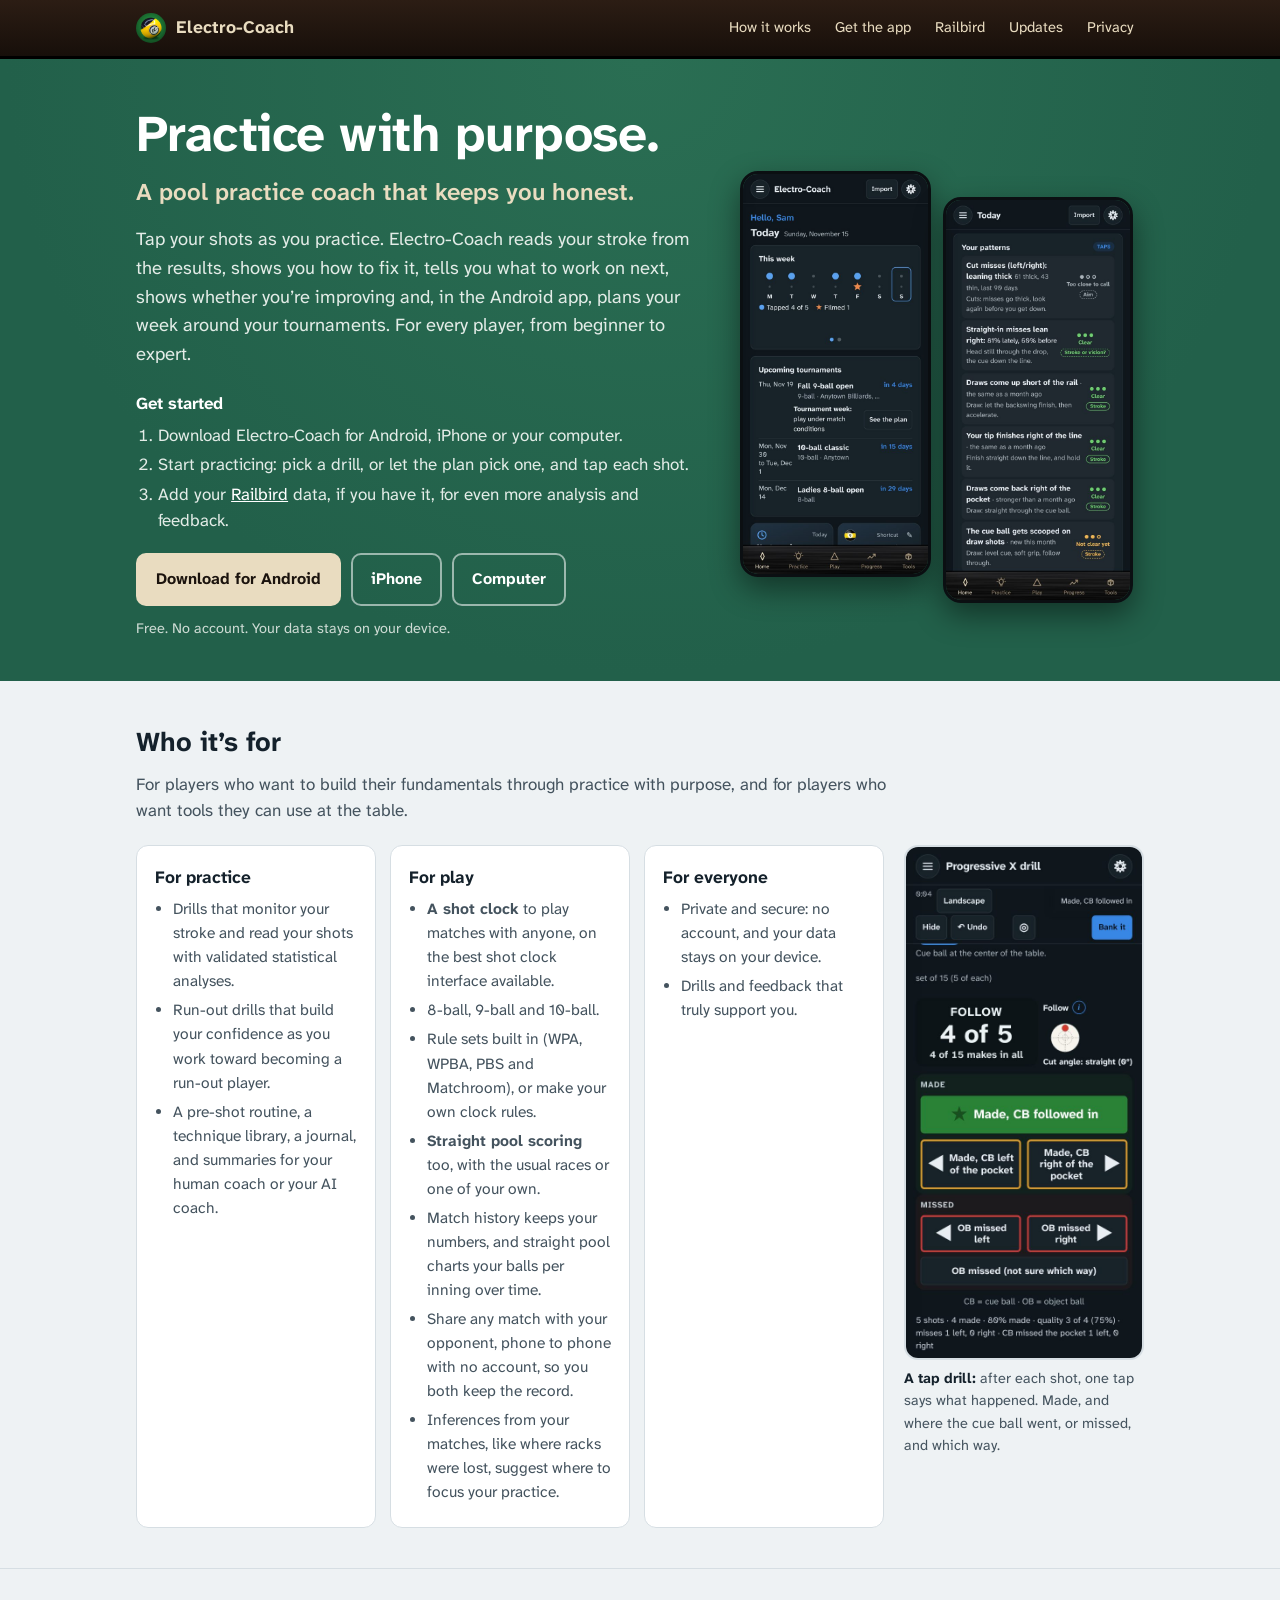
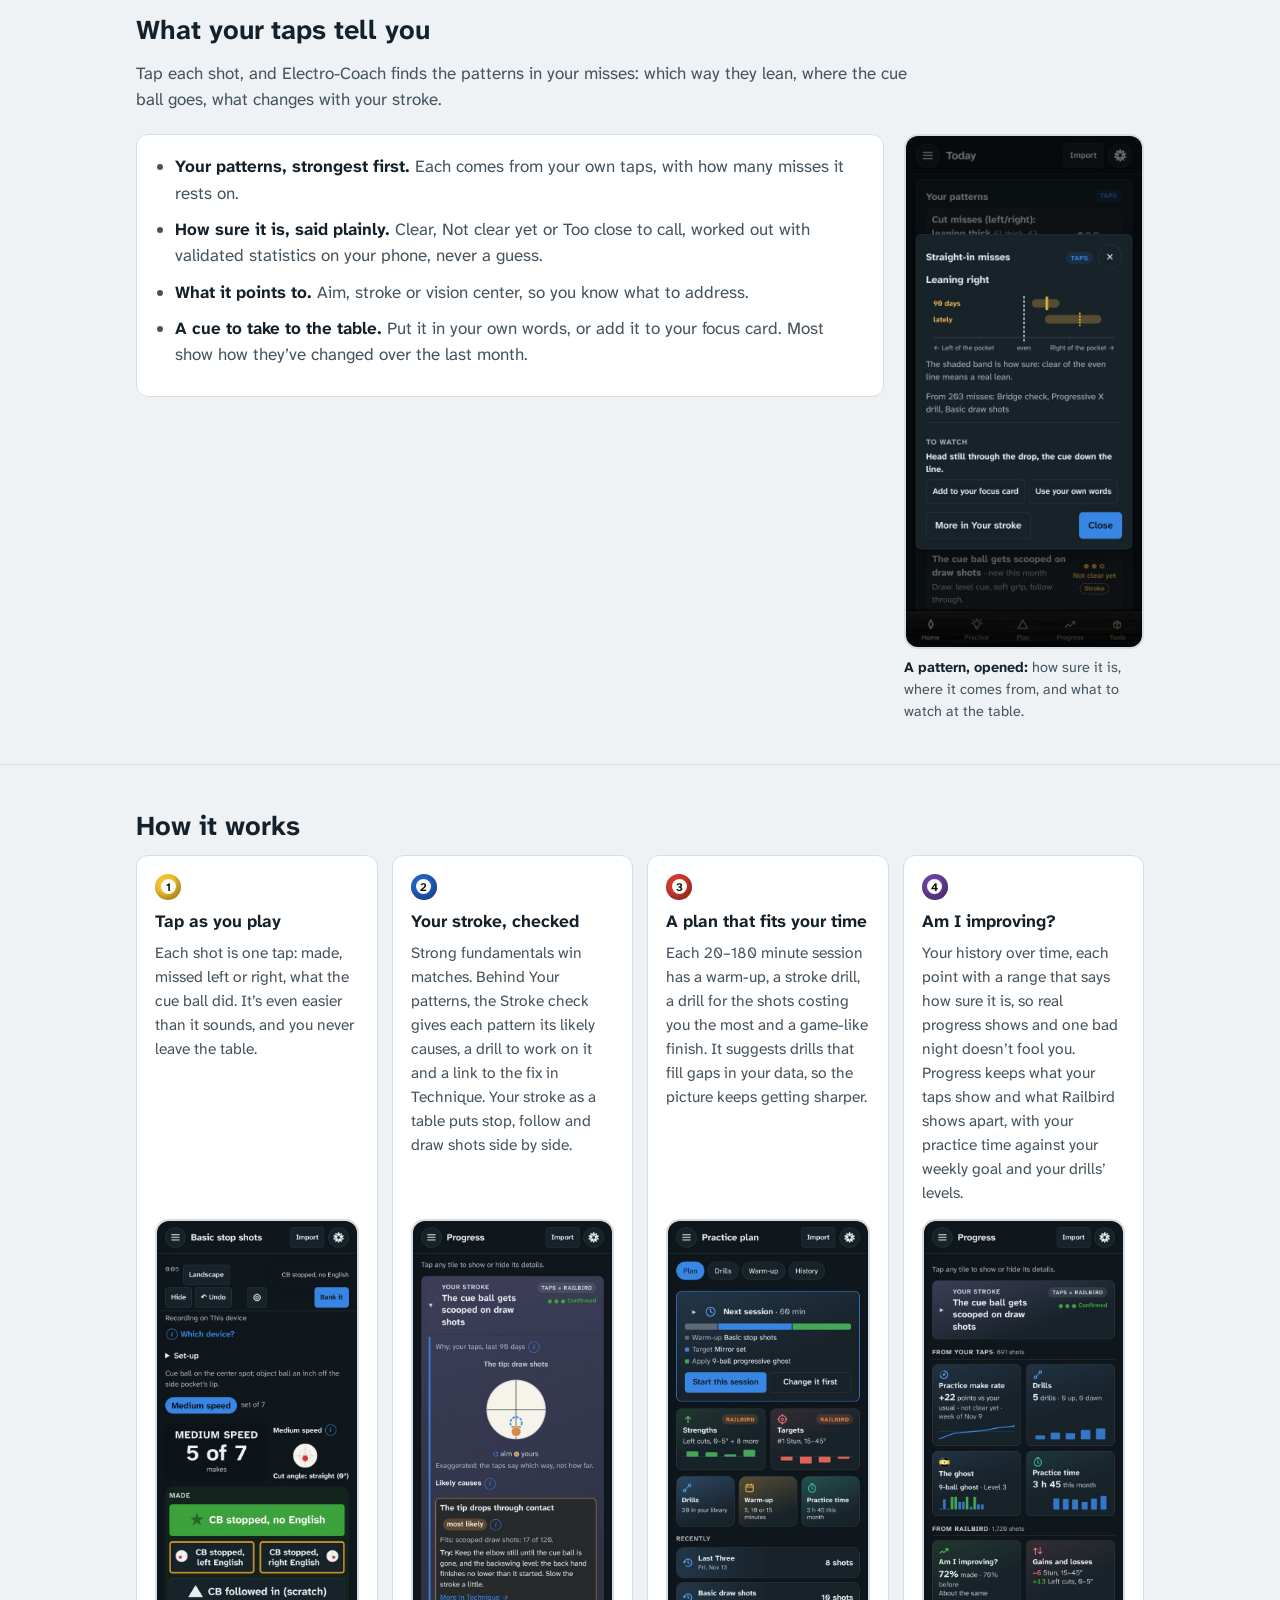
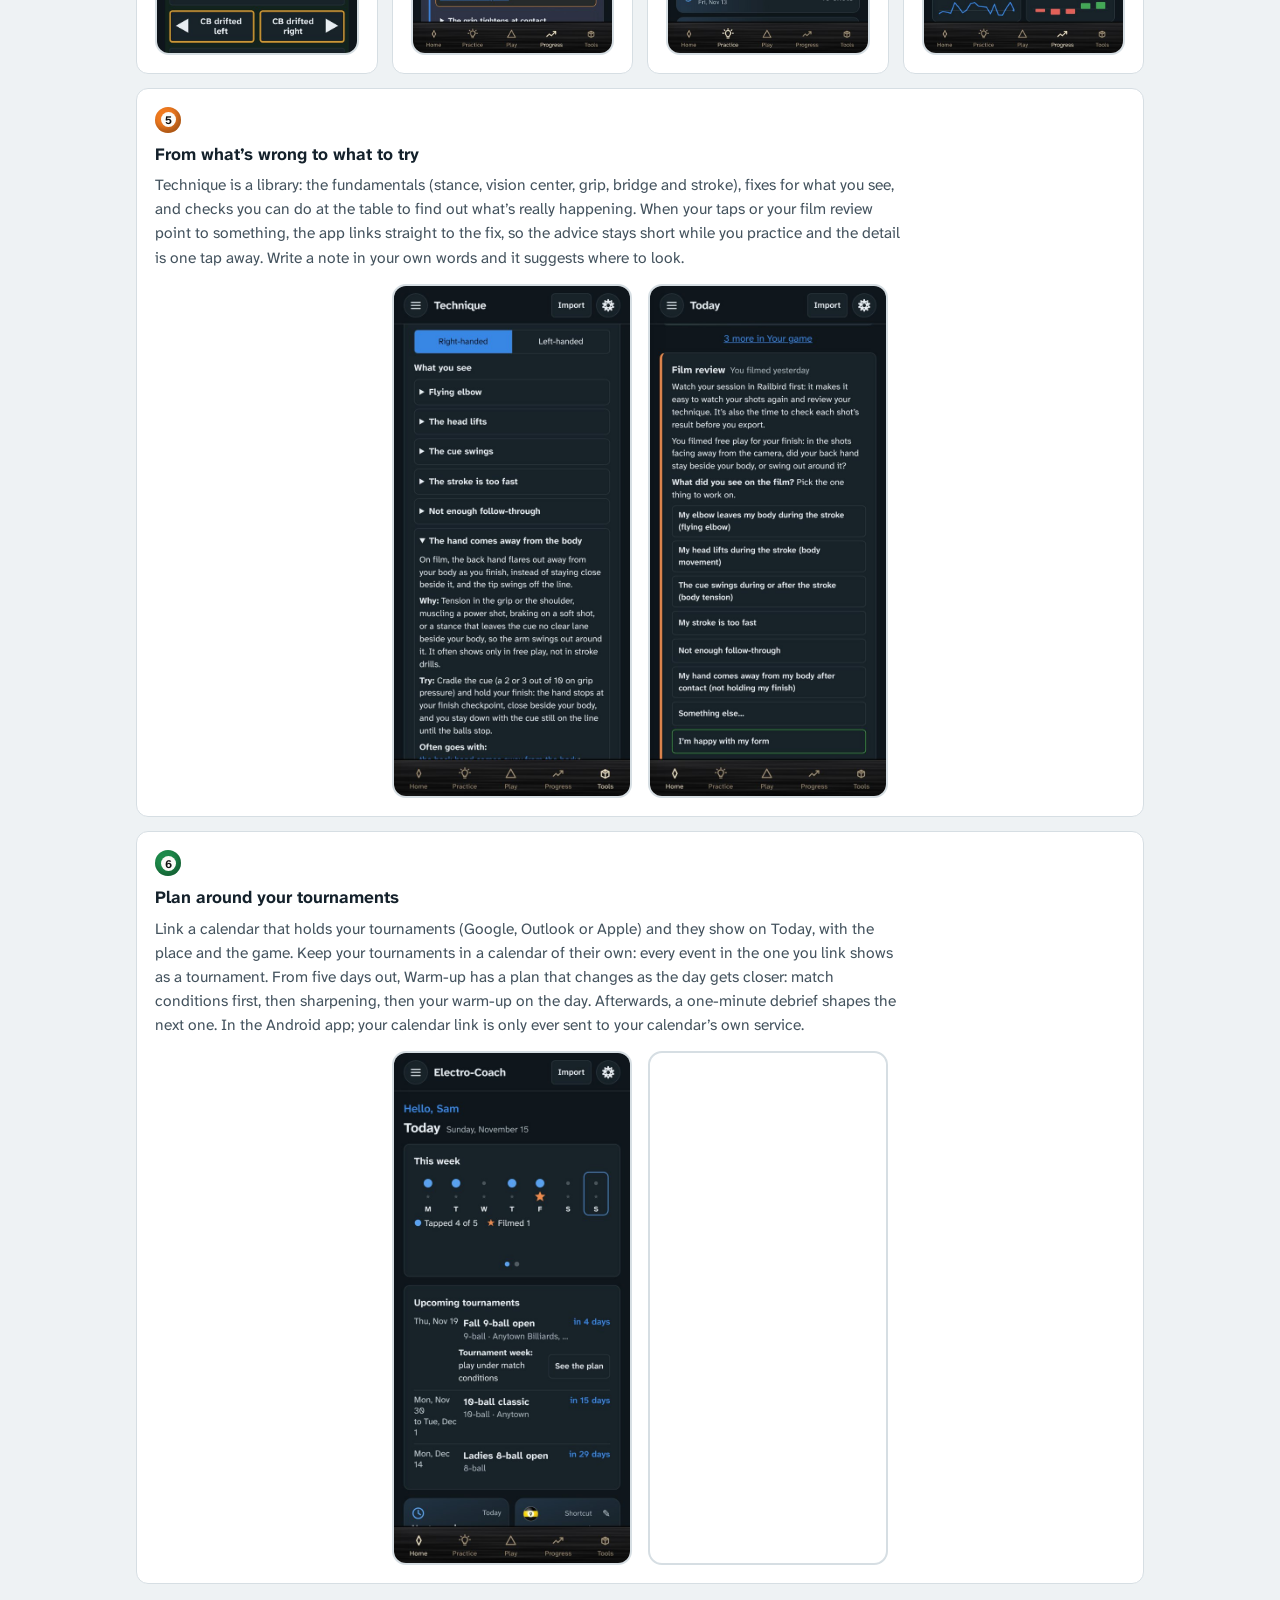
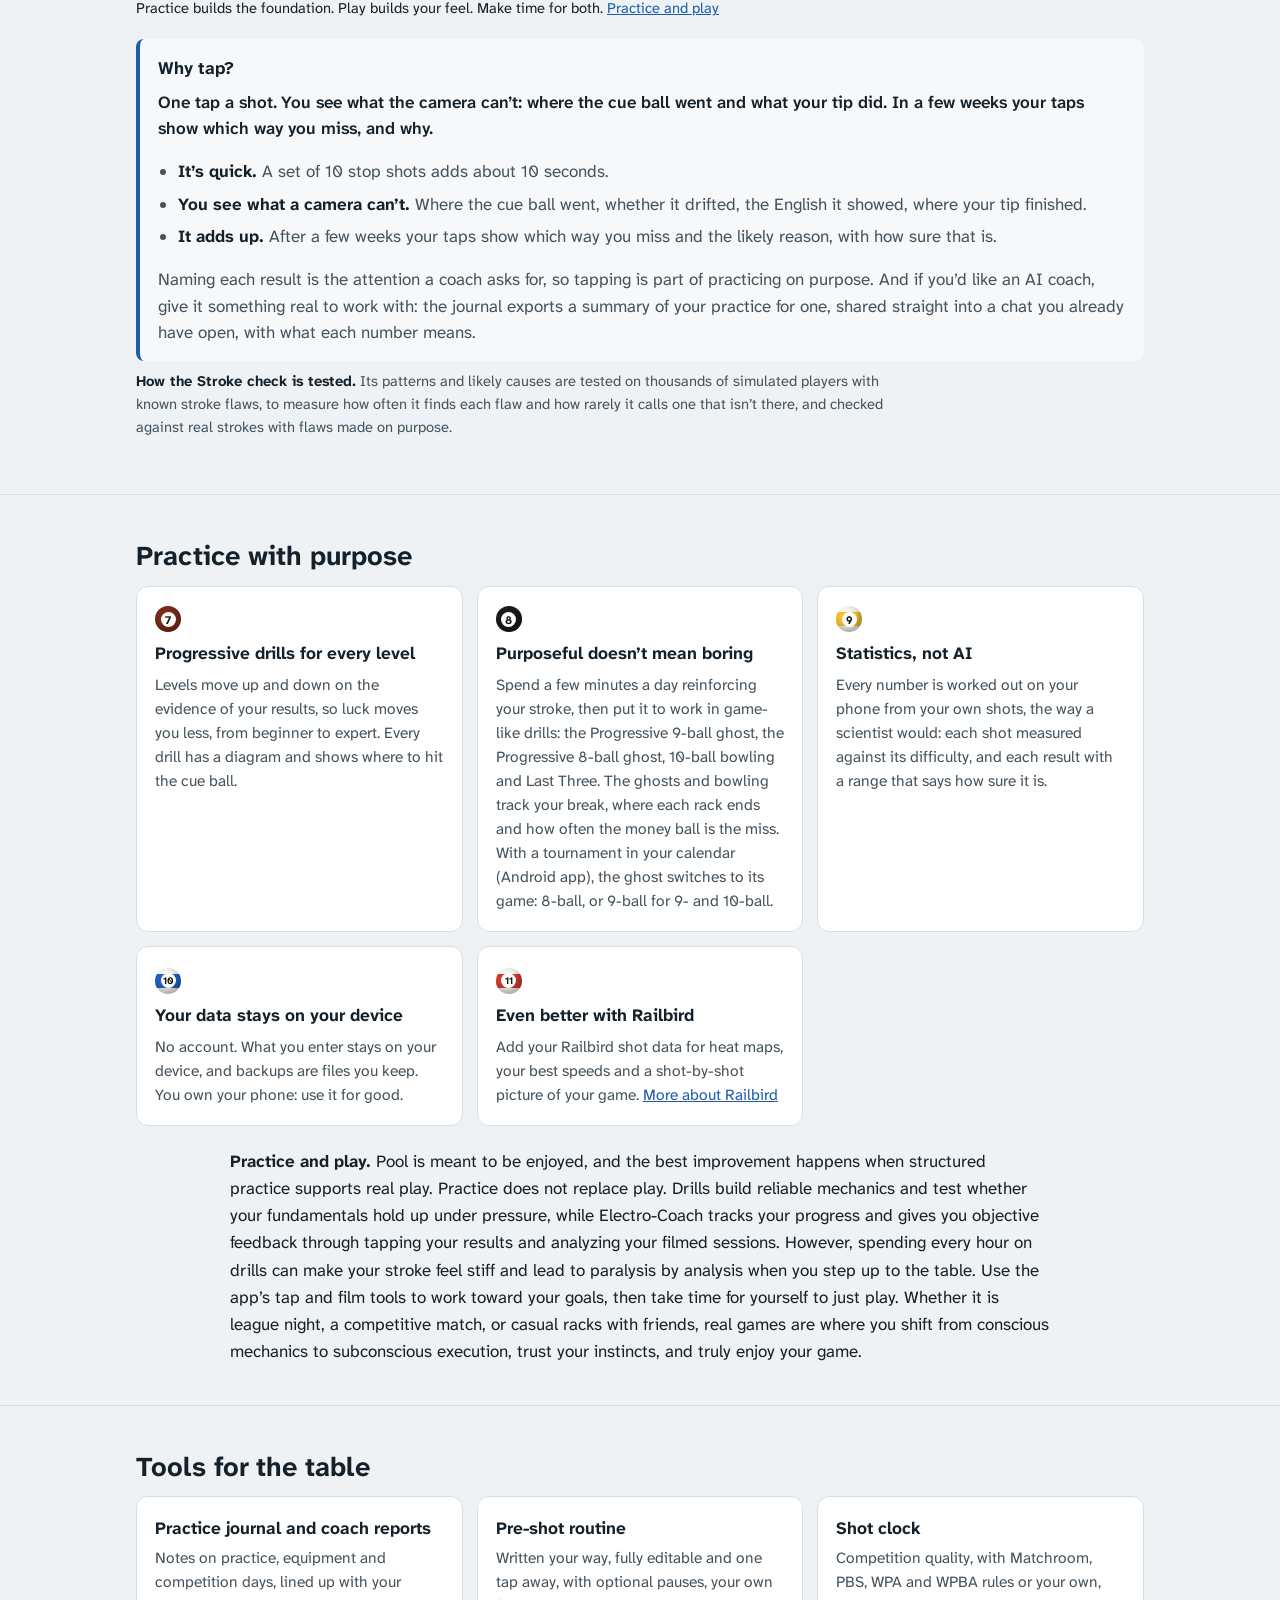
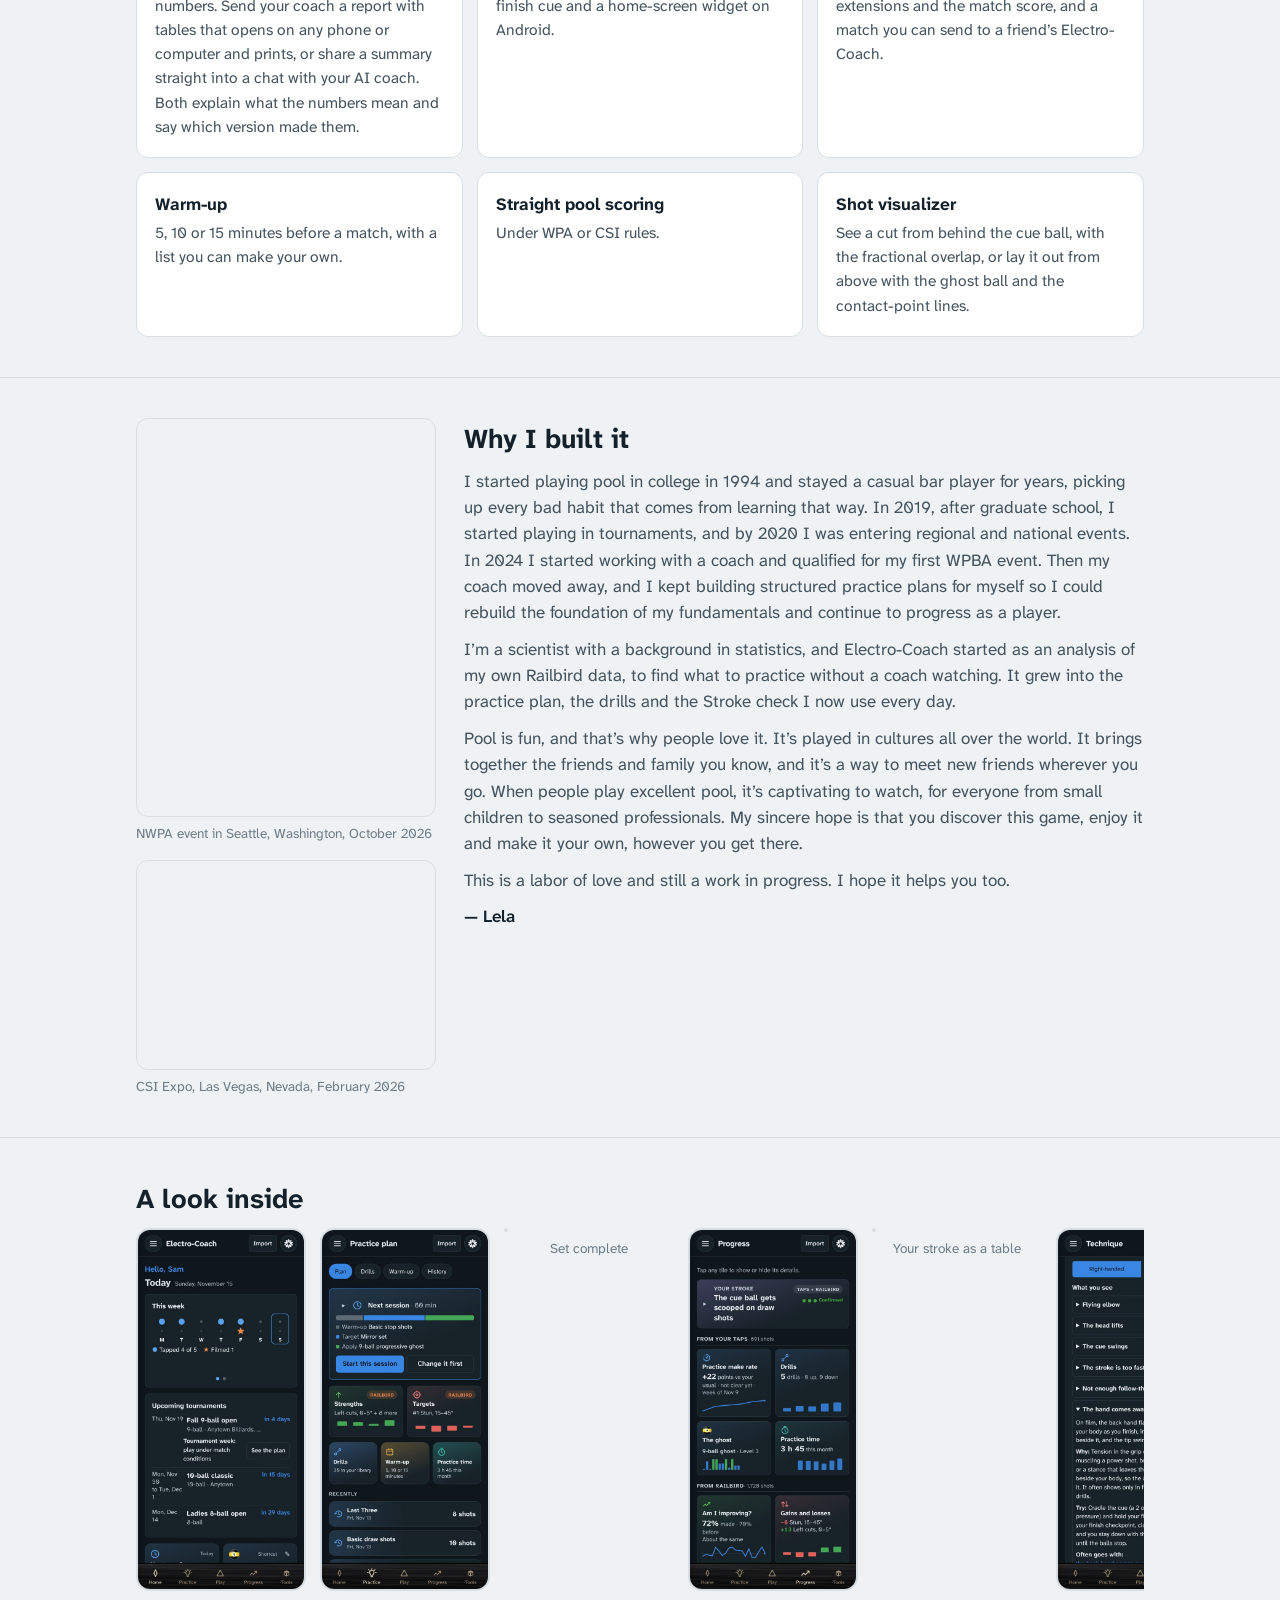
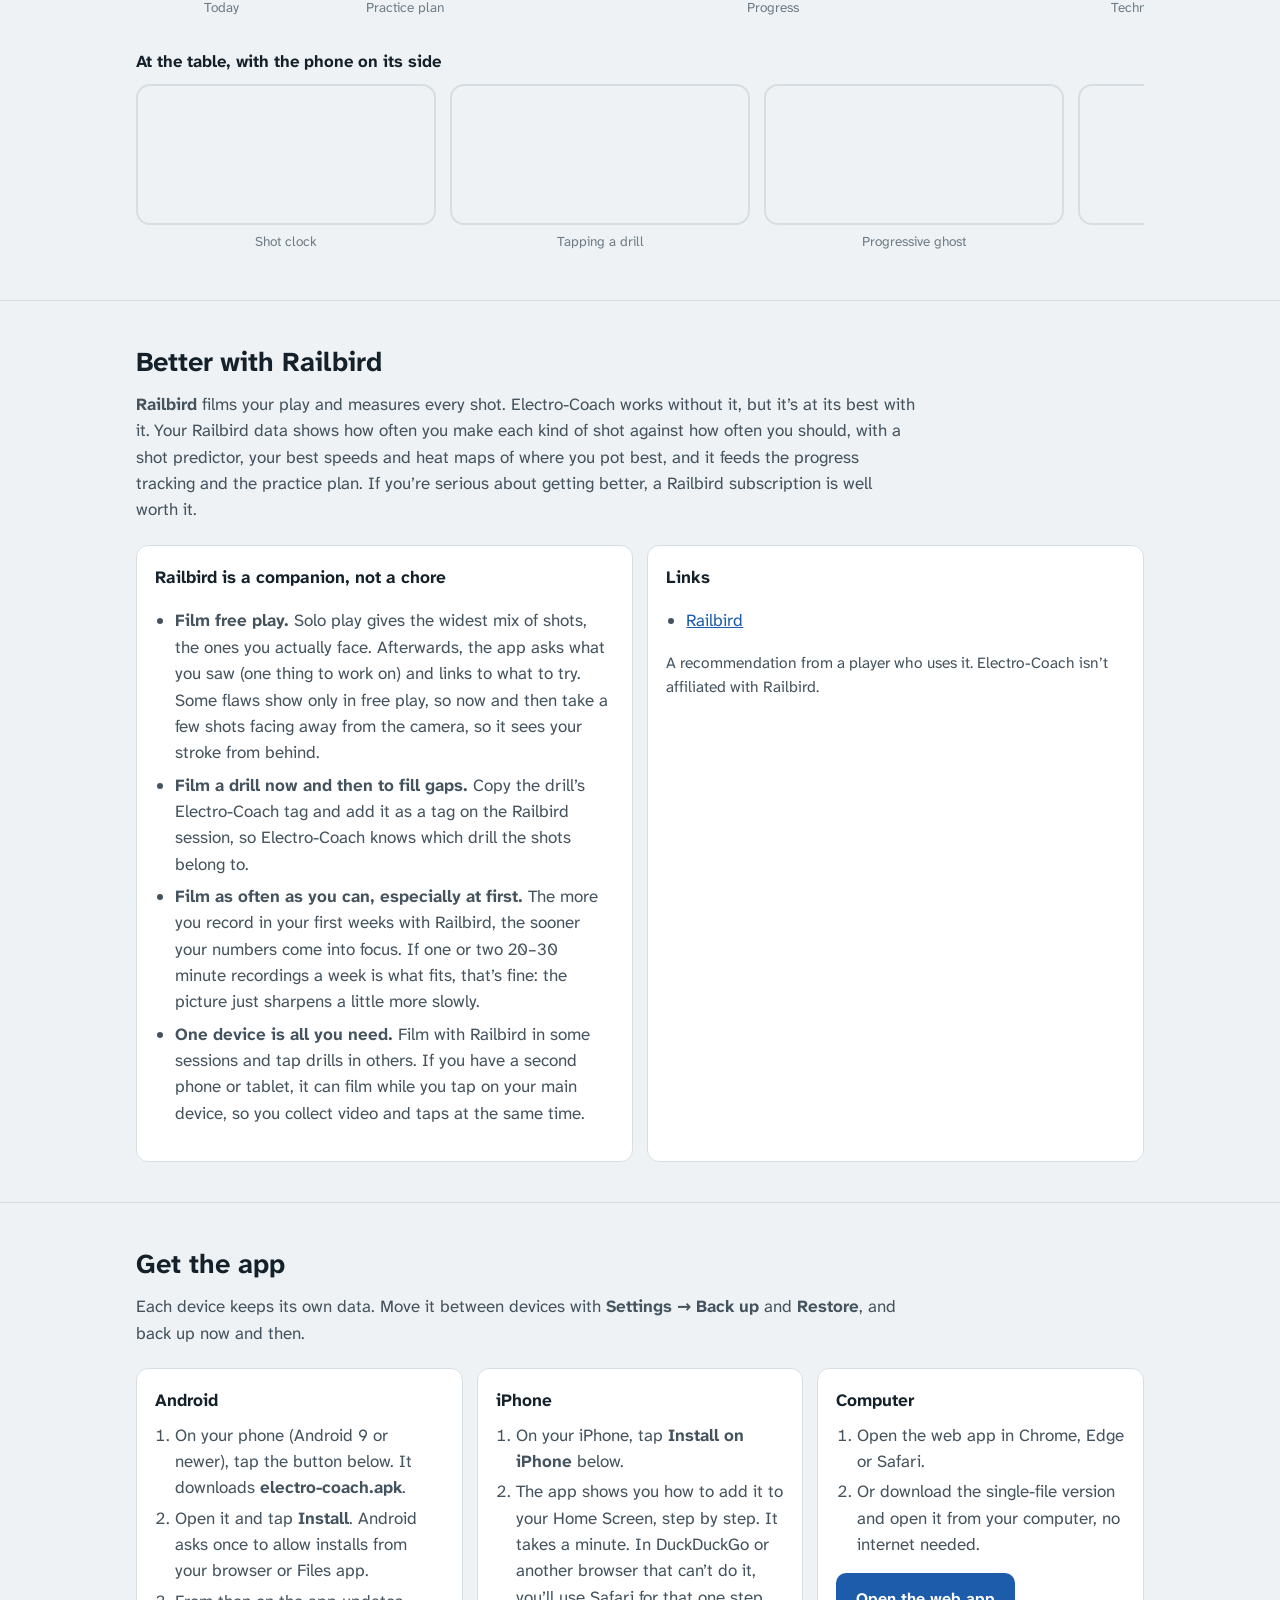
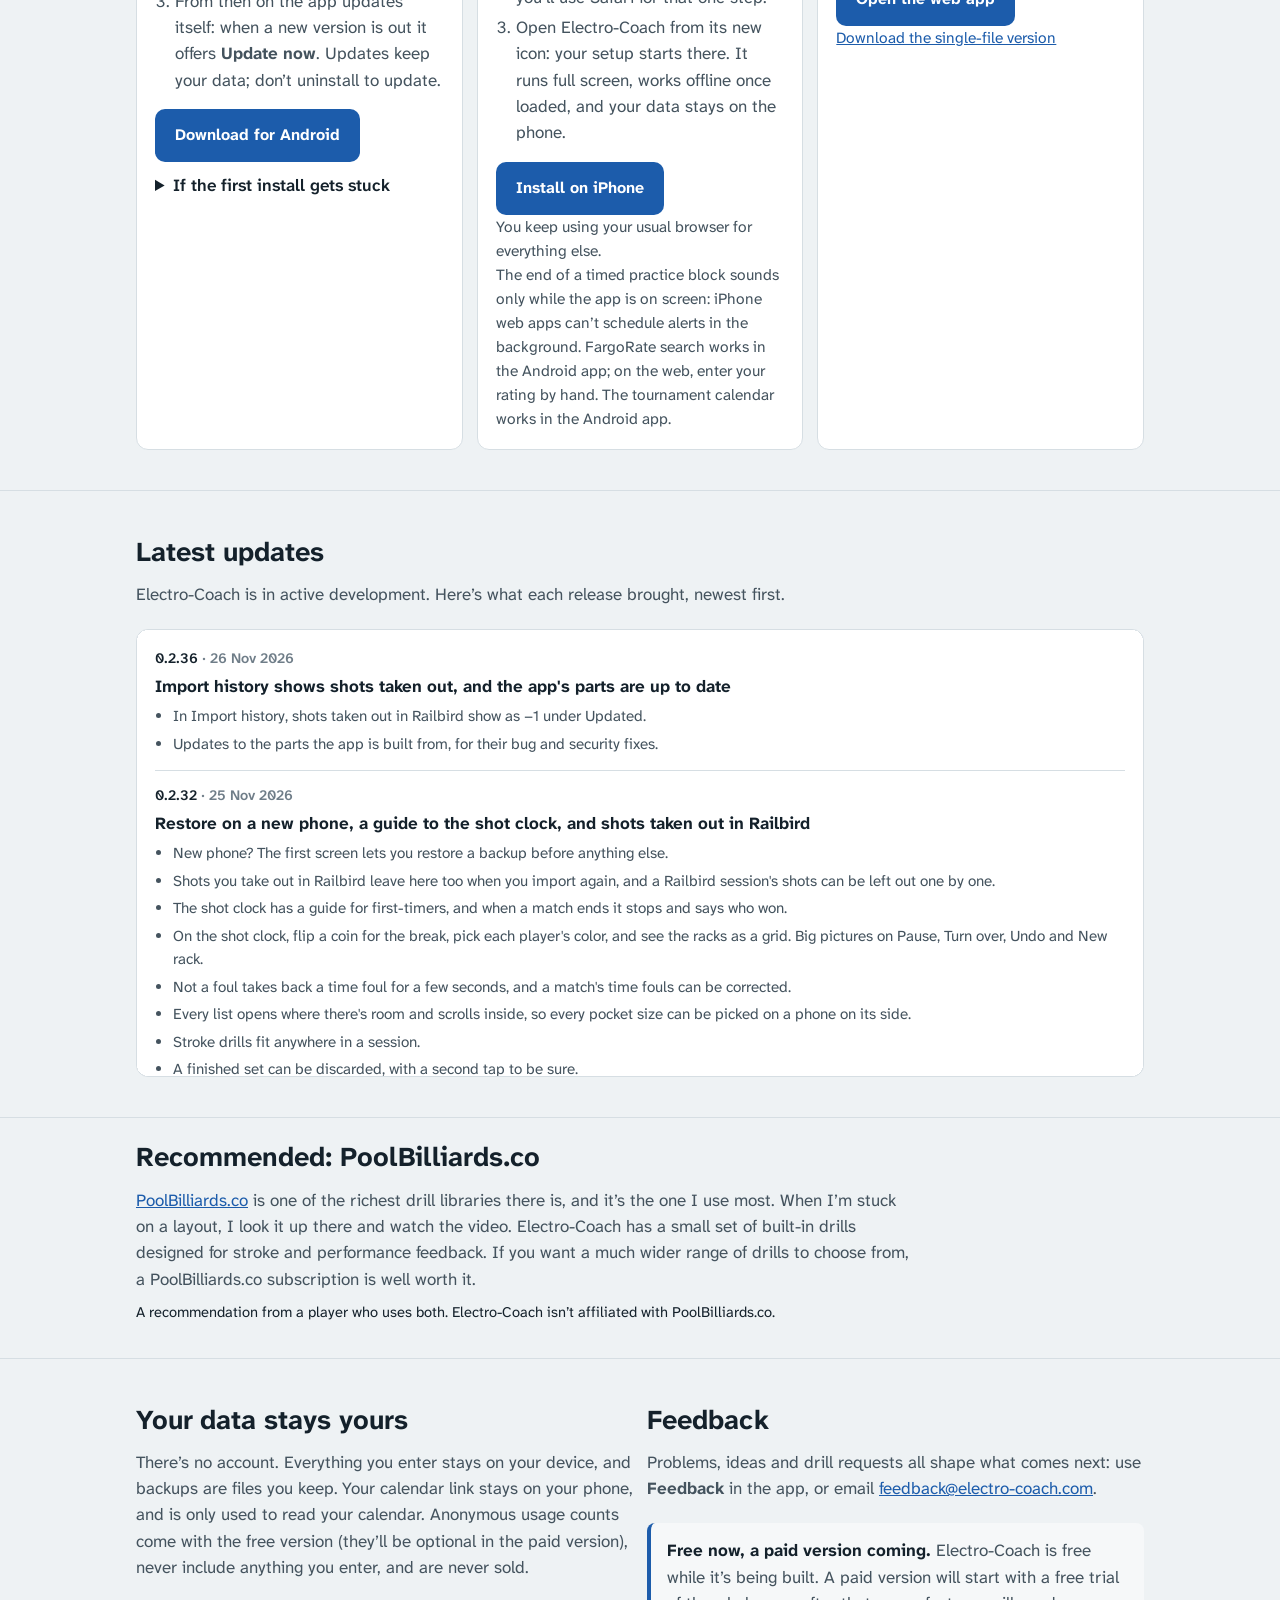
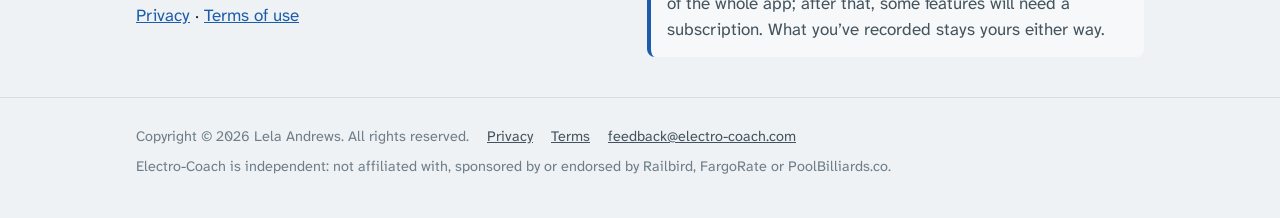
==== commit f5b0fa3a: "Website for 0.2.36: Latest updates, the web app and the single-file copy Latest updates gains 0.2.36" ====
--- a/index.html
+++ b/index.html
@@ -304,6 +304,7 @@
     <h2>Latest updates</h2>
     <p class="sub">Electro-Coach is in active development. Here’s what each release brought, newest first.</p>
     <div class="updates" tabindex="0" role="region" aria-label="Release notes, newest first">
+<article class="update"><h3><span class="ver">0.2.36</span> · <time datetime="2026-11-26">26 Nov 2026</time></h3><p class="u-title">Import history shows shots taken out, and the app&#x27;s parts are up to date</p><ul><li>In Import history, shots taken out in Railbird show as −1 under Updated.</li><li>Updates to the parts the app is built from, for their bug and security fixes.</li></ul></article>
 <article class="update"><h3><span class="ver">0.2.32</span> · <time datetime="2026-11-25">25 Nov 2026</time></h3><p class="u-title">Restore on a new phone, a guide to the shot clock, and shots taken out in Railbird</p><ul><li>New phone? The first screen lets you restore a backup before anything else.</li><li>Shots you take out in Railbird leave here too when you import again, and a Railbird session&#x27;s shots can be left out one by one.</li><li>The shot clock has a guide for first-timers, and when a match ends it stops and says who won.</li><li>On the shot clock, flip a coin for the break, pick each player&#x27;s color, and see the racks as a grid. Big pictures on Pause, Turn over, Undo and New rack.</li><li>Not a foul takes back a time foul for a few seconds, and a match&#x27;s time fouls can be corrected.</li><li>Every list opens where there&#x27;s room and scrolls inside, so every pocket size can be picked on a phone on its side.</li><li>Stroke drills fit anywhere in a session.</li><li>A finished set can be discarded, with a second tap to be sure.</li><li>Straight pool scores below zero read 25 to −1, and bowling marks every strike X.</li><li>The AI summaries ask your chatbot for a short, honest reply with one thing going well.</li><li>In the web app, Back closes a page, card, pop-up or the side menu first. On an iPhone home screen, swipe in from the right edge.</li><li>A line for the day under This week, and small dots, links and × buttons are easier to tap.</li><li>Your stroke as a table shows every row again, and the Railbird card hides for 7 days.</li></ul></article>
 <article class="update"><h3><span class="ver">0.2.27</span> · <time datetime="2026-11-24">24 Nov 2026</time></h3><p class="u-title">Progress as tiles, a light AI summary, and a still screen behind cards</p><ul><li>Progress is laid out like Home: a big tile to swipe through your cue ball, strengths wheel and speed profile, then Stroke focus, your table heat map, small tiles and the rest. Each tile opens its card.</li><li>Without Railbird, the strengths wheel, speed profile and heat map show a sample, so you can see what filming adds.</li><li>The Stroke check opens on the cue ball picture, with the most likely cause in two lines. Under the cue ball, the drills your stroke comes from are a tap away.</li><li>Your patterns week by week: Corrected, On its way, Coming down, Showing up lately or Still there, with a small path beside each.</li><li>Each target&#x27;s card shows it over time, with the day it went clearly below your usual.</li><li>Journal entries are colored dots on every chart. Tap one, or pin any entry to a chart.</li><li>The heat maps line up side by side when you compare two periods.</li><li>A new Coaching question in your player profile puts the Journal&#x27;s share for your coach first.</li><li>Home&#x27;s small tiles scroll, with Your stroke and For your coach (or Explore your data) at the end.</li><li>A light AI summary, about 3,500 characters, for free chatbot accounts, and a short card on Claude and ChatGPT, free or paid.</li><li>Shorter cards across the app, with the detail behind ⓘ buttons, and the screen behind a card no longer moves.</li></ul></article>
 <article class="update"><h3><span class="ver">0.2.21</span> · <time datetime="2026-11-23">23 Nov 2026</time></h3><p class="u-title">Progress in a new order, cards that stay on Home, and I&#x27;m done on a tournament day</p><ul><li>On a tournament day: Warm up, and I&#x27;m done. I&#x27;m done asks how it went, where you finished and your matches, all optional, and adds it to your Journal for your coaches.</li><li>I&#x27;m done also counts your break and runs and other run-outs, and Fatigue joins the places a tournament broke down. The week before your next tournament plans for it.</li><li>A tournament you&#x27;re done with moves down the list, and its warm-up plan stops.</li><li>Tournament calendar: every event in the calendar you link shows as a tournament, so the steps now show how to make a calendar just for your tournaments, for Google, Outlook and Apple.</li><li>Long draws that come up short and scooped draws are now read together, and each says what the mix points to: the delivery, tip height, finishing through the ball, or the cue&#x27;s angle.</li><li>Progress has a new order: In short on top, then six questions, each with its short answer. Everything that was a tile is still there, one tap in, and the menu&#x27;s search still finds the old names.</li><li>Am I improving? answers in a few words, and How are my drills going? shows the 3 drills that changed most first.</li><li>The long draws cue now reads: start slowly, build speed through the ball.</li><li>On Home, Target #1, Strength and your numbers open their card right there, and Close puts you back where you were. Open in Progress takes you to Progress, and ‹ Home brings you back.</li><li>Progress&#x27;s note: tap a line under Where did it go? to go to its card. How do I play the games? opens on The ghost.</li><li>When a lean points to your vision center, its cue says where your head goes, for your hand and vision center.</li><li>Without Railbird, In short&#x27;s Work on first and Strongest come from your drills: the one that dropped most, and the one that rose most.</li><li>How do I play the games? adds straight pool: your high run and balls per inning.</li></ul></article>
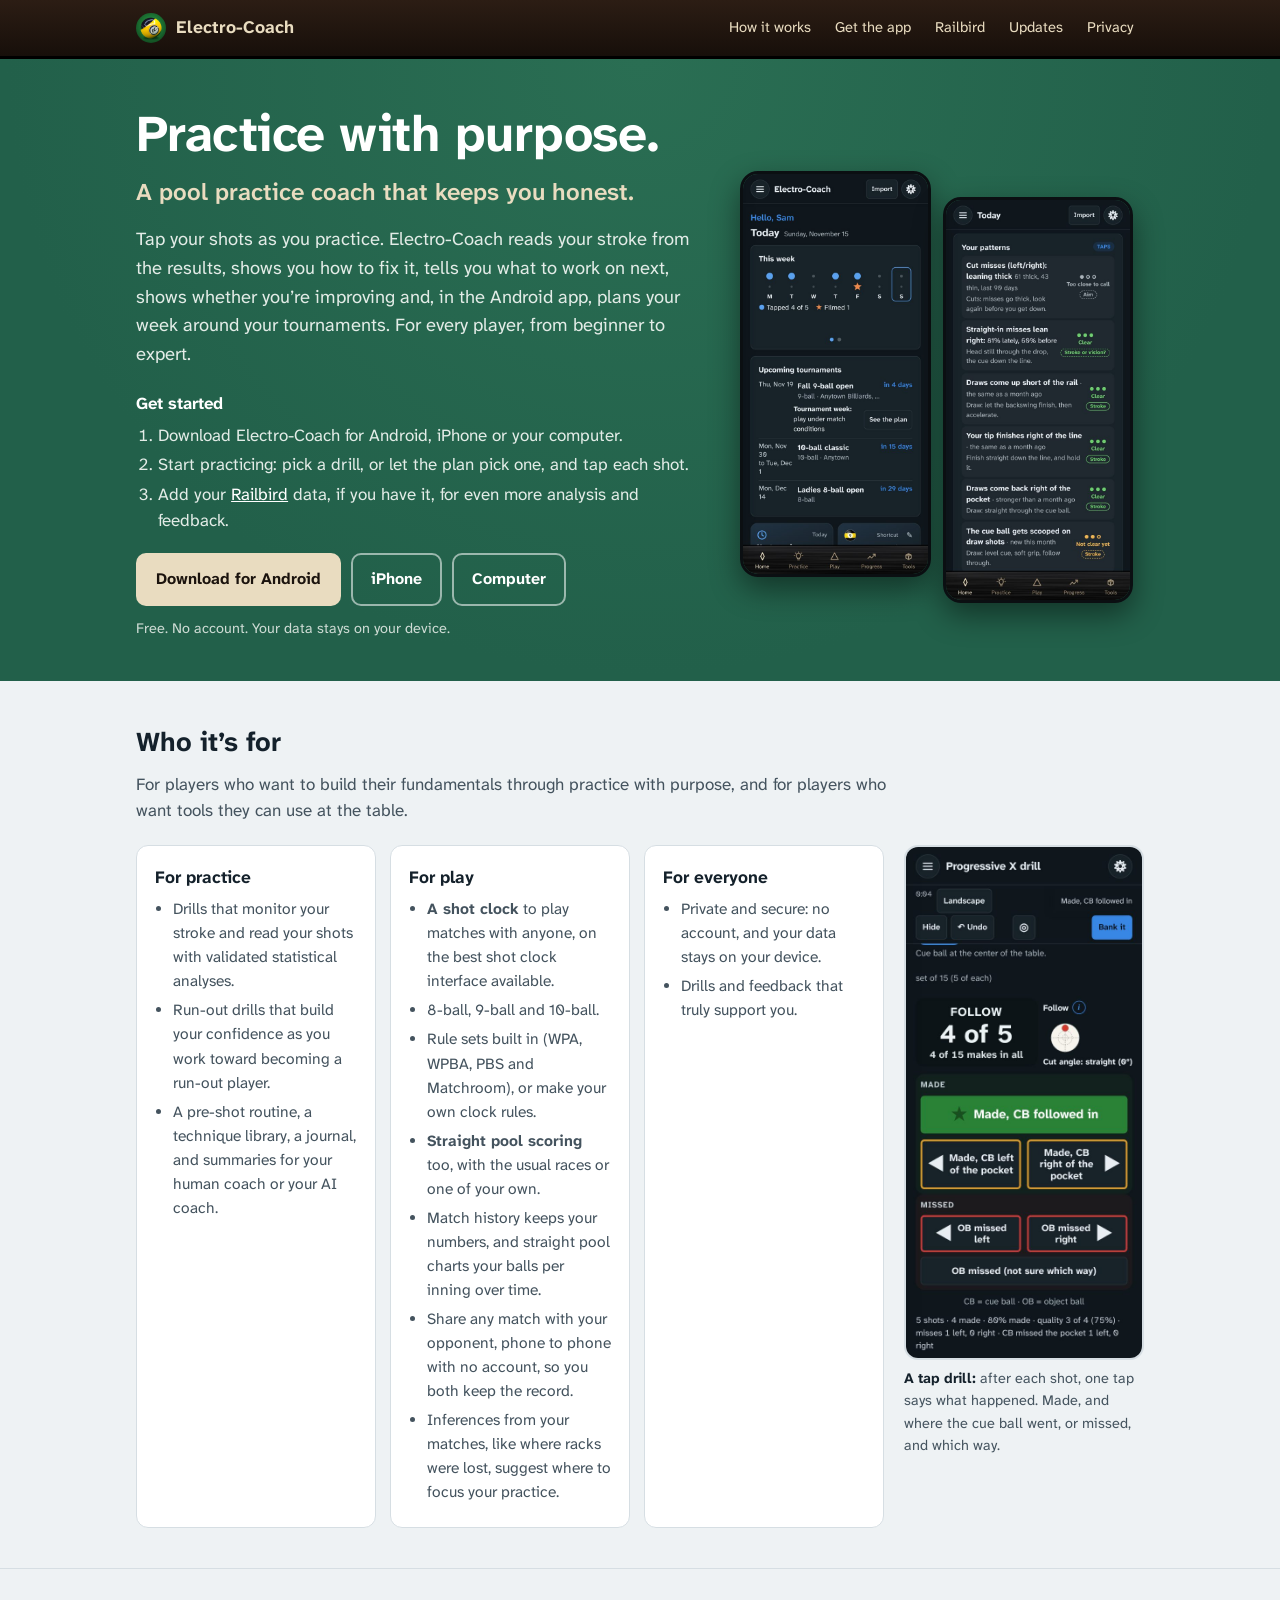
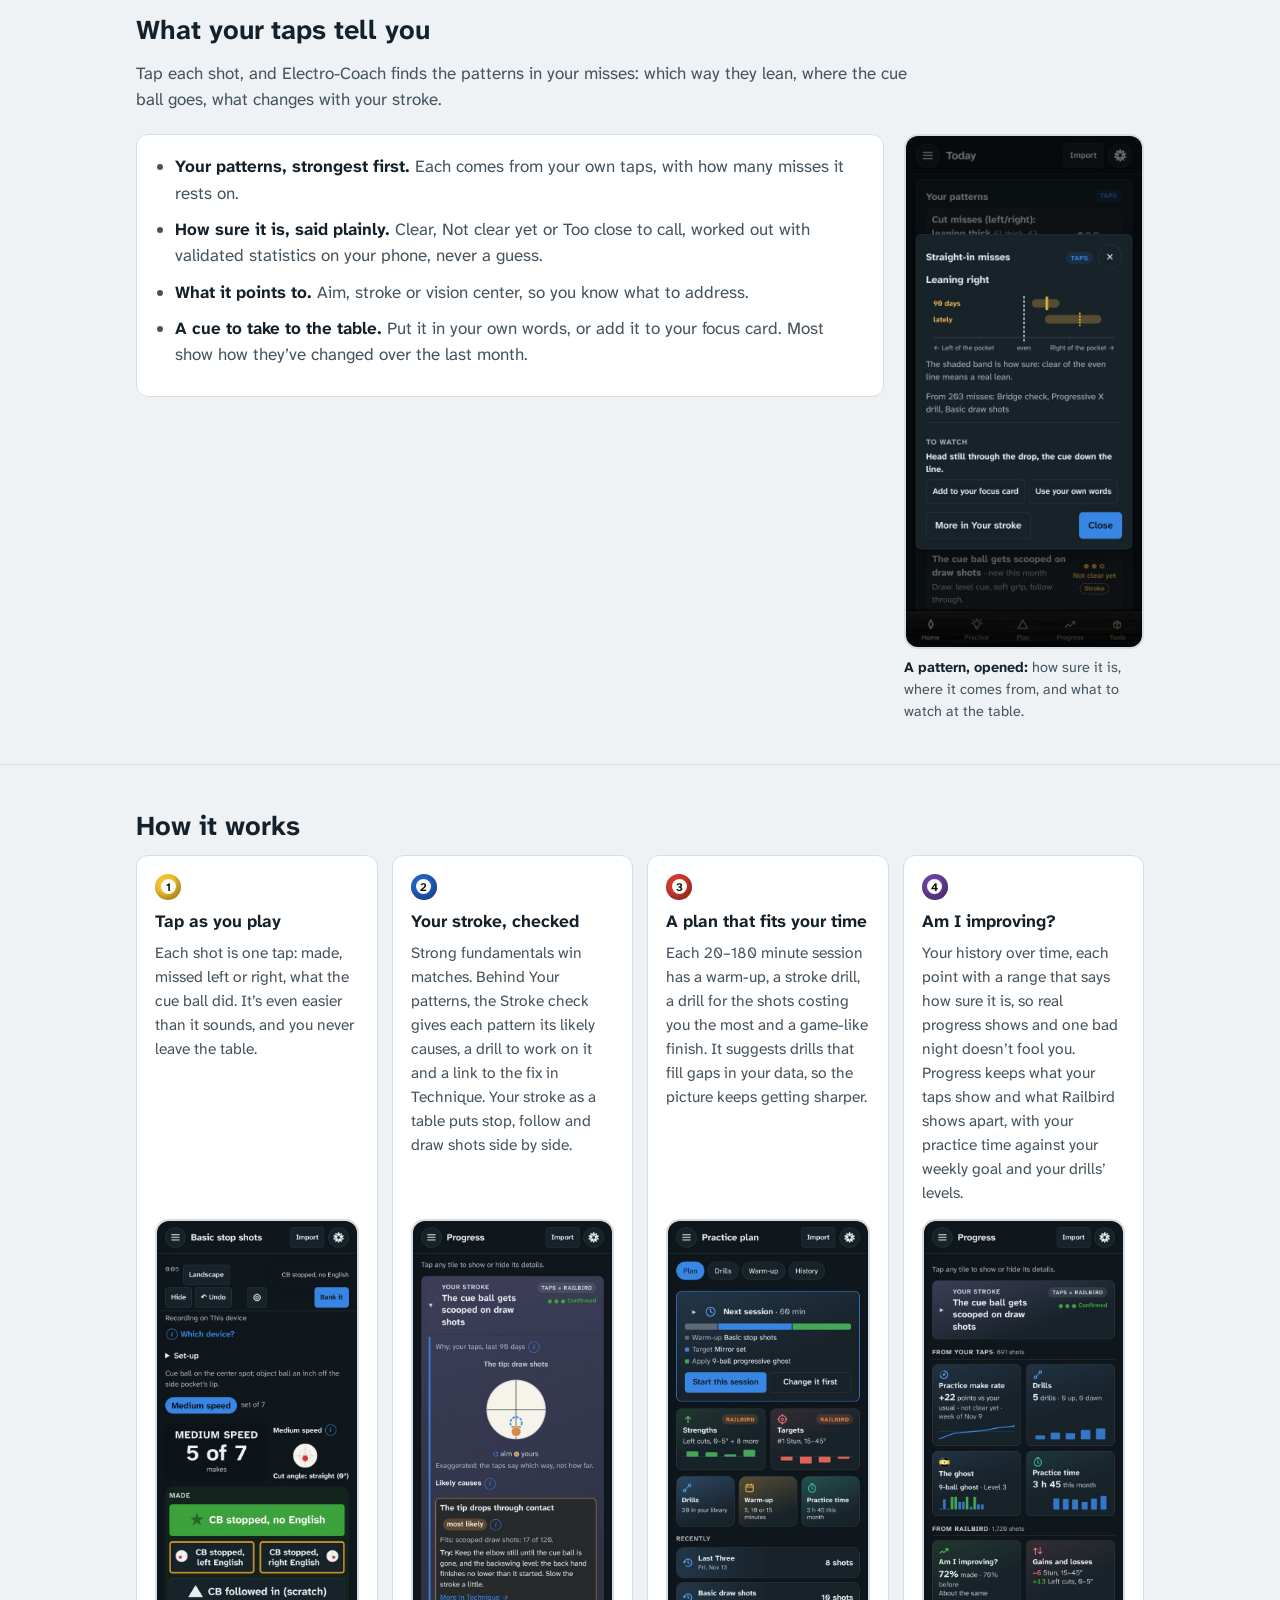
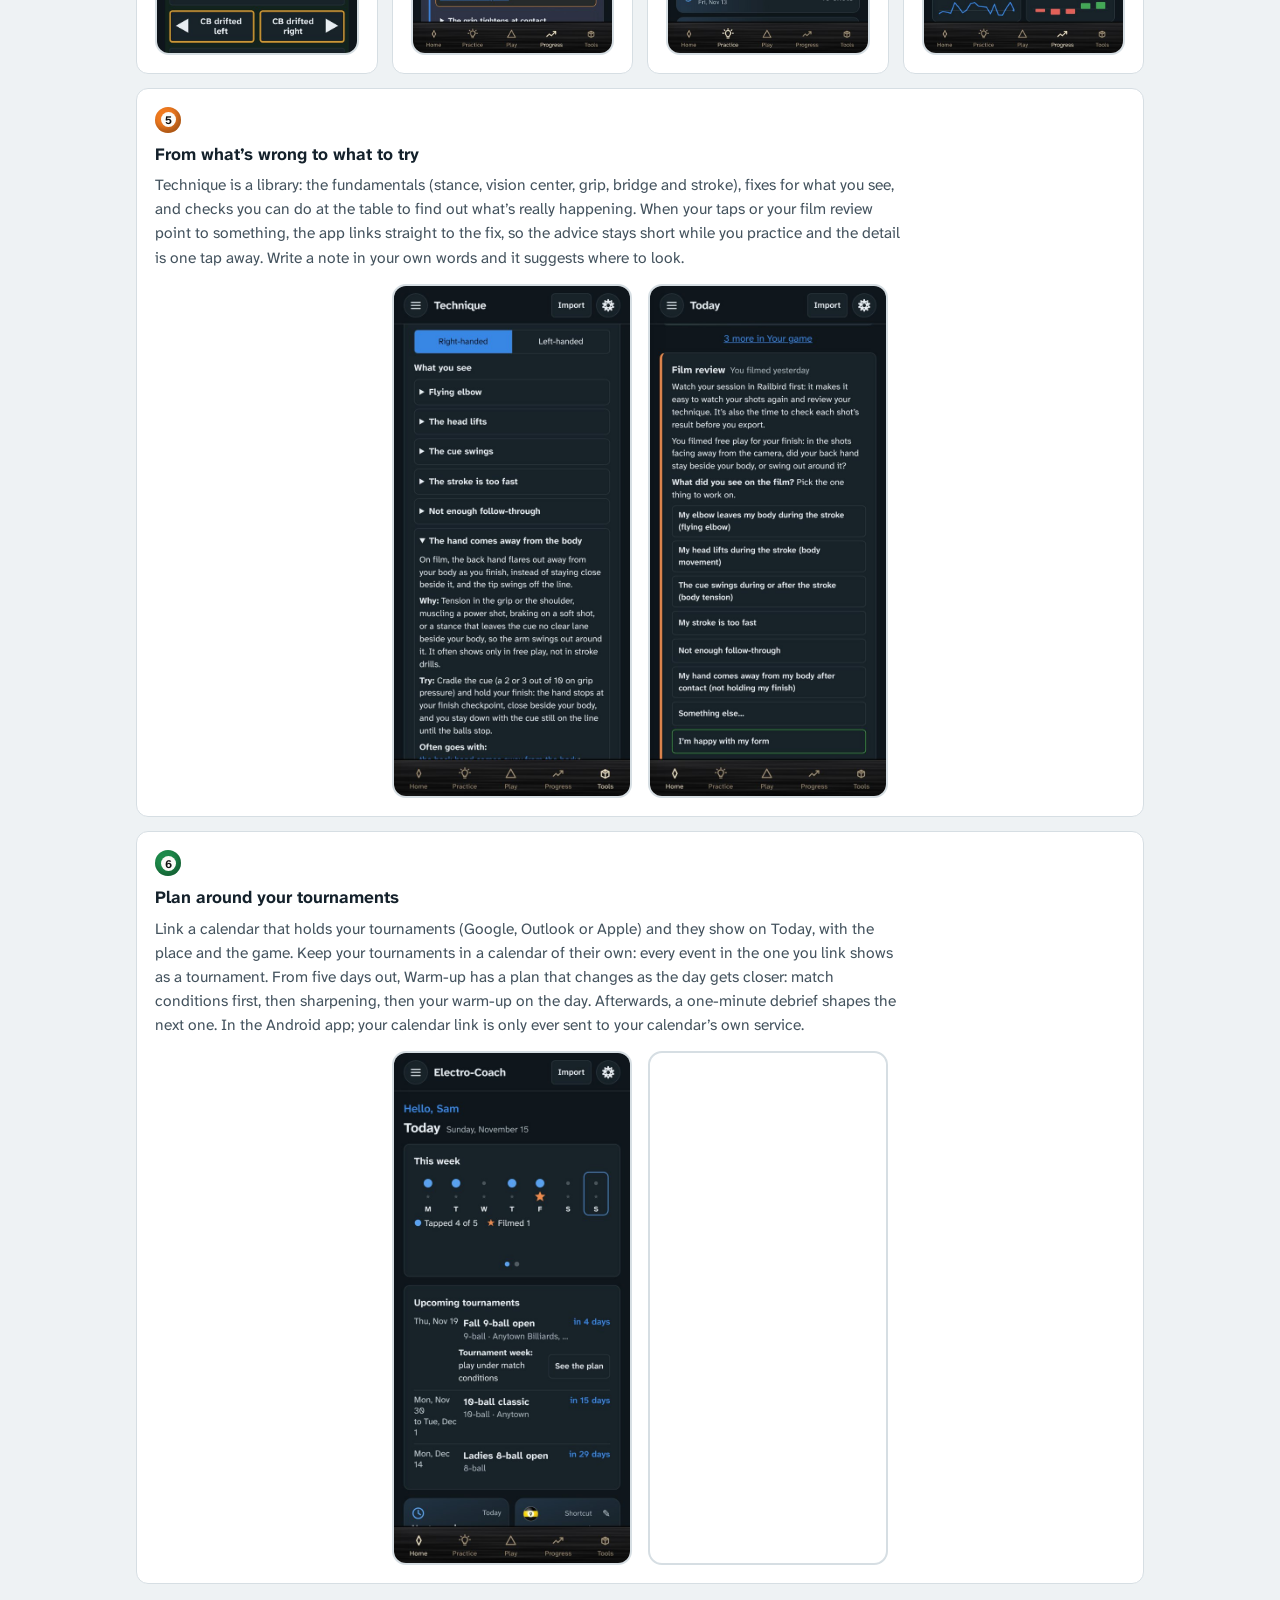
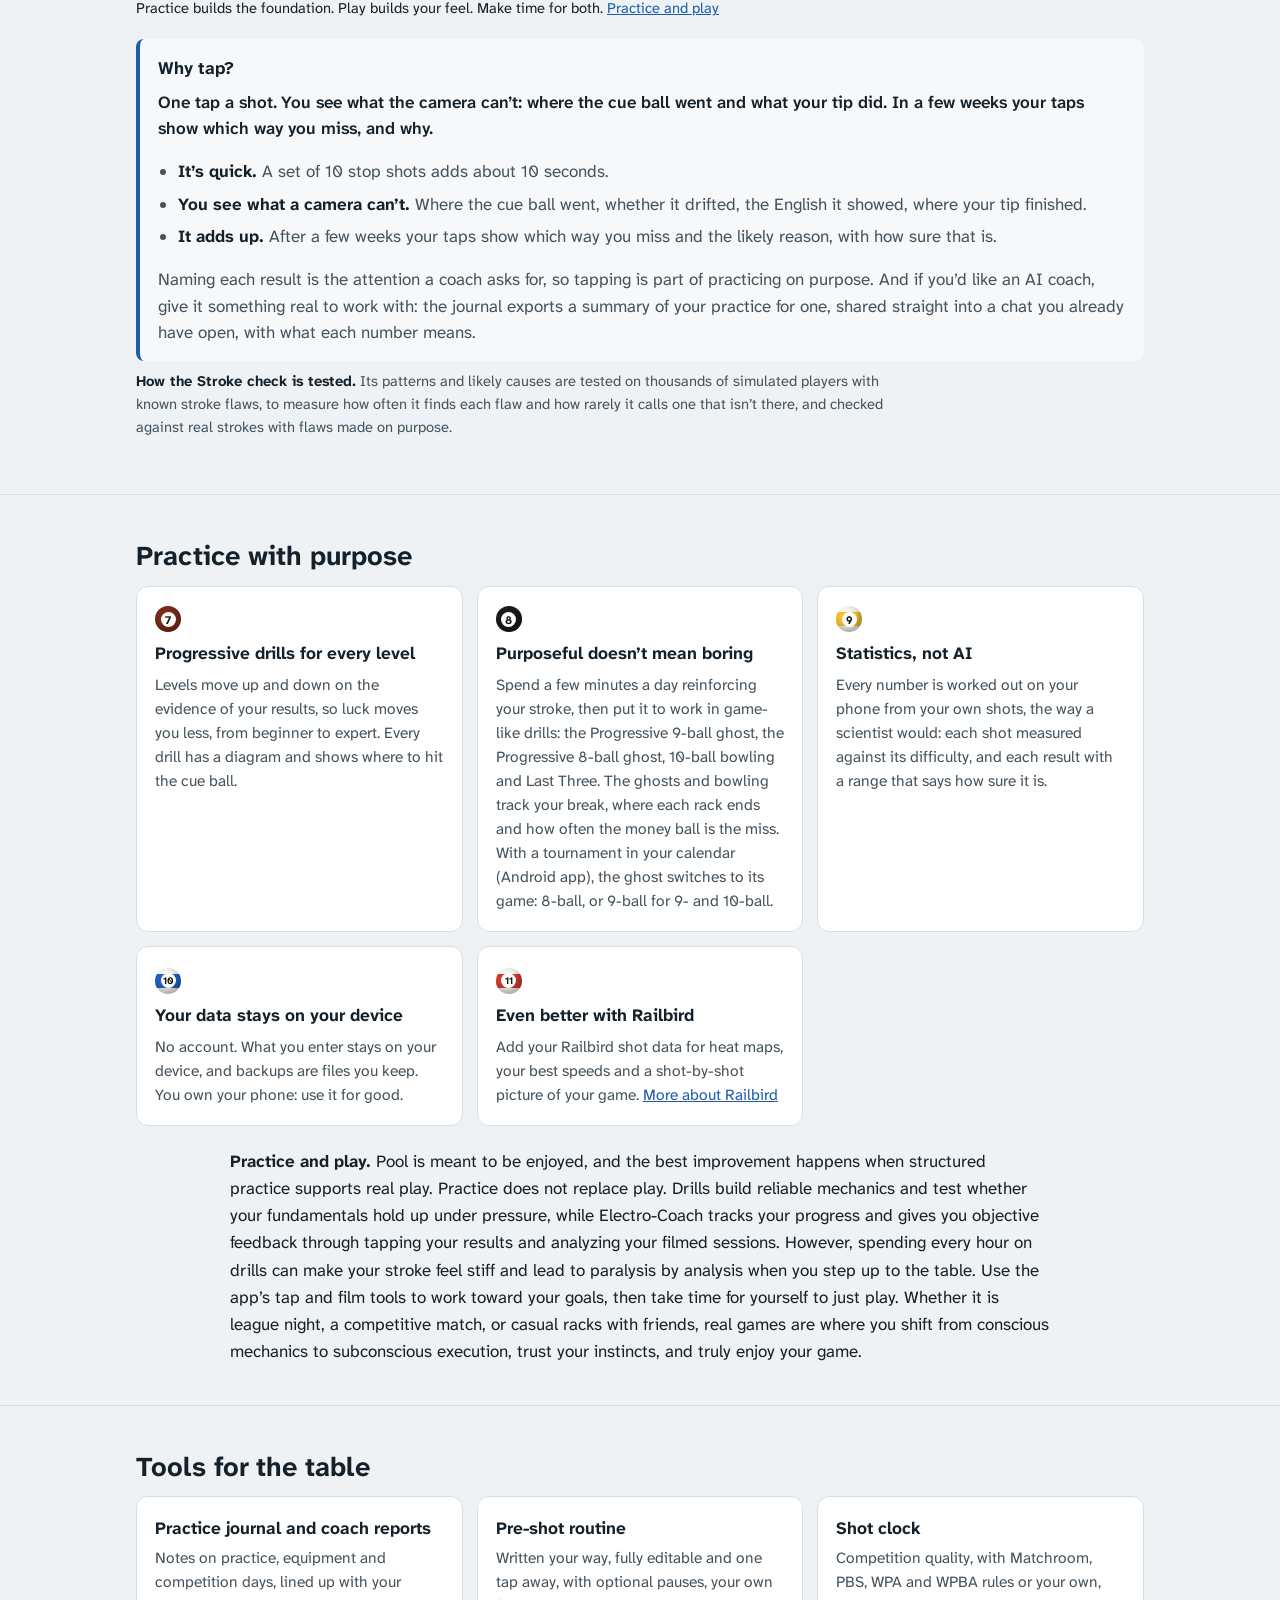
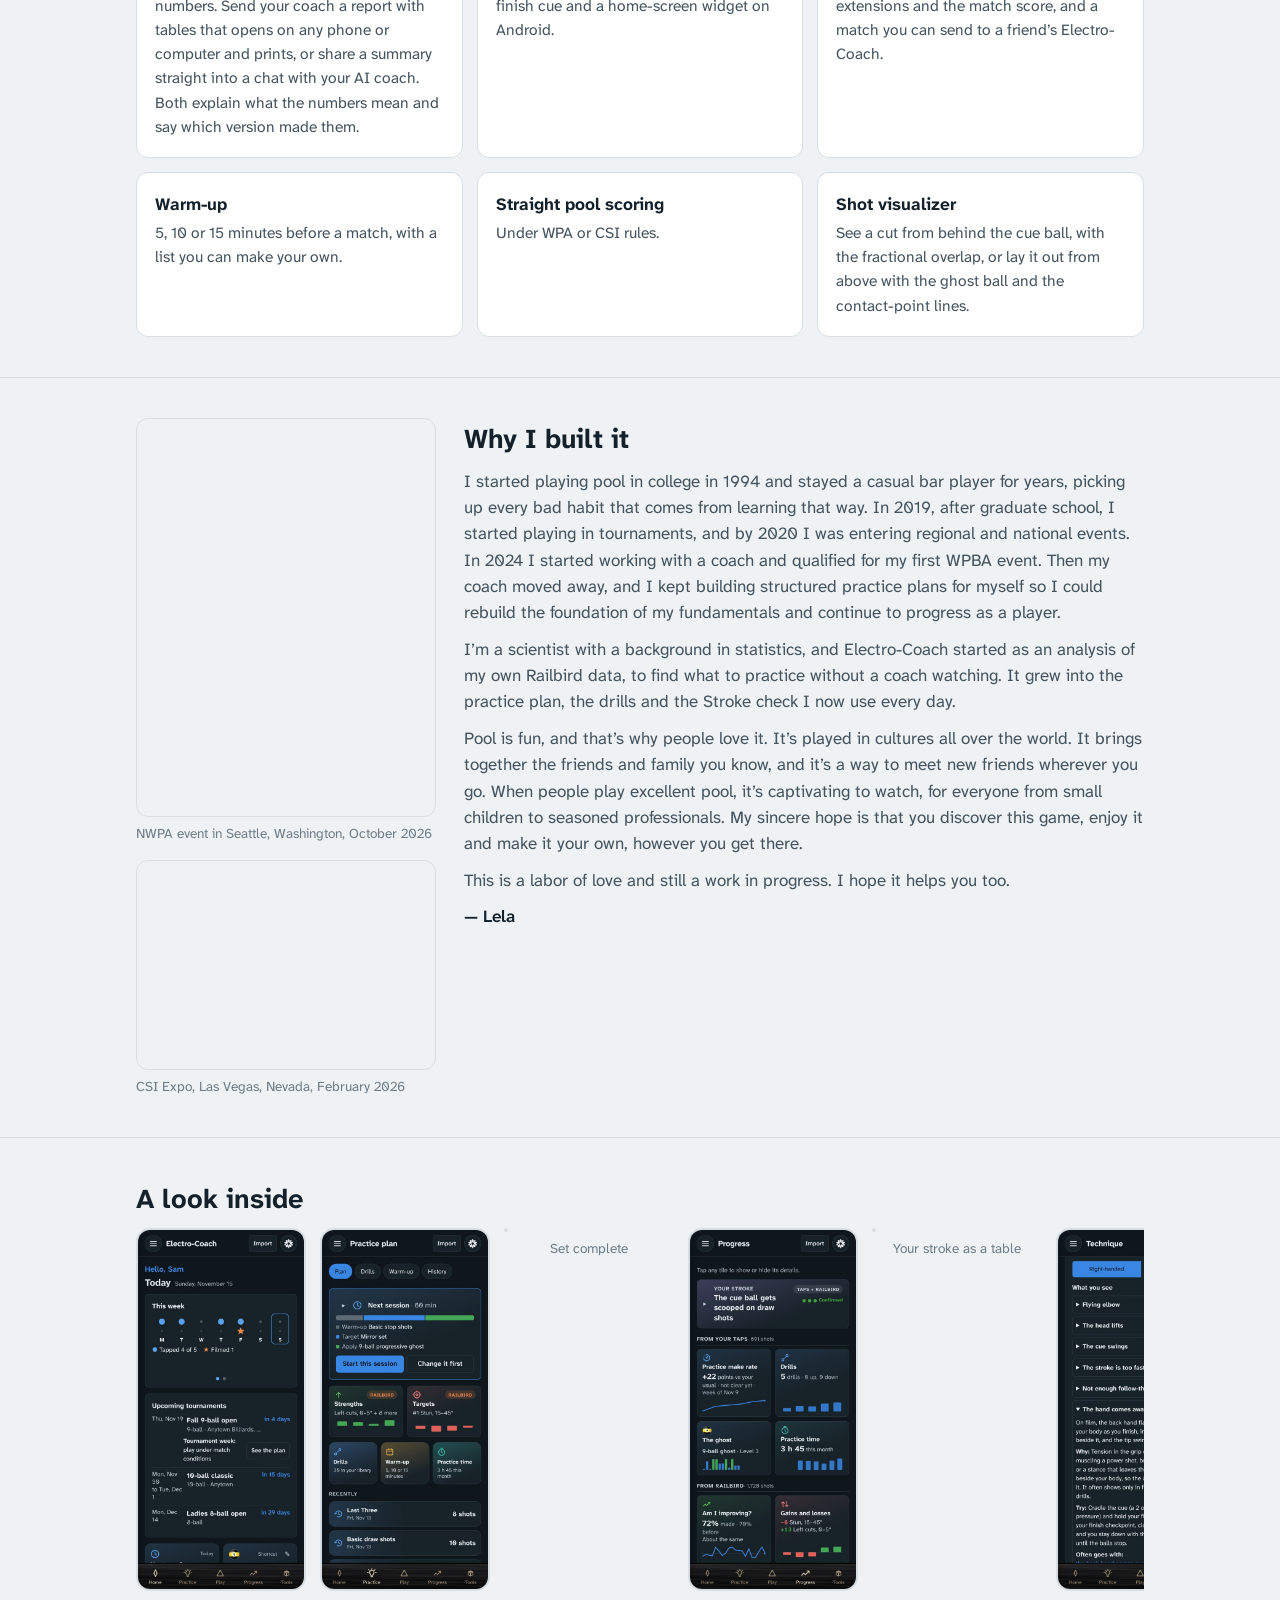
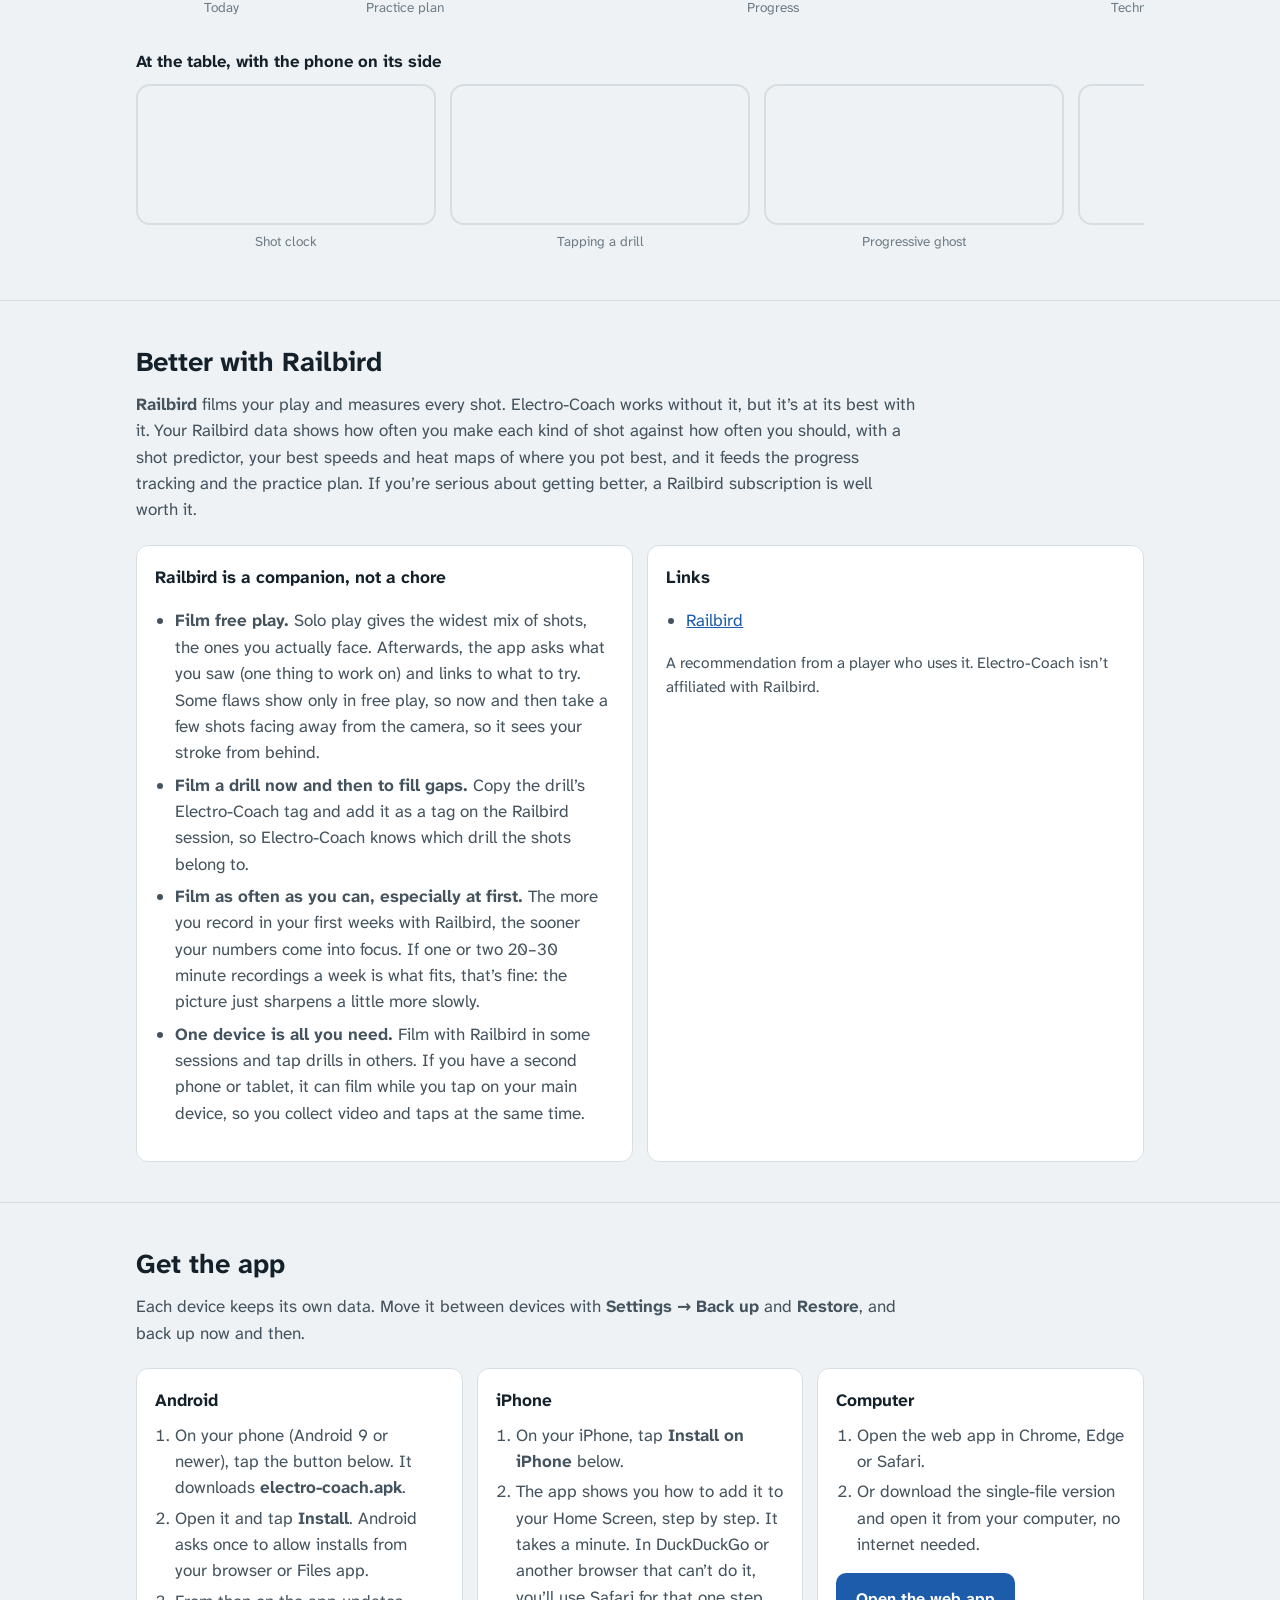
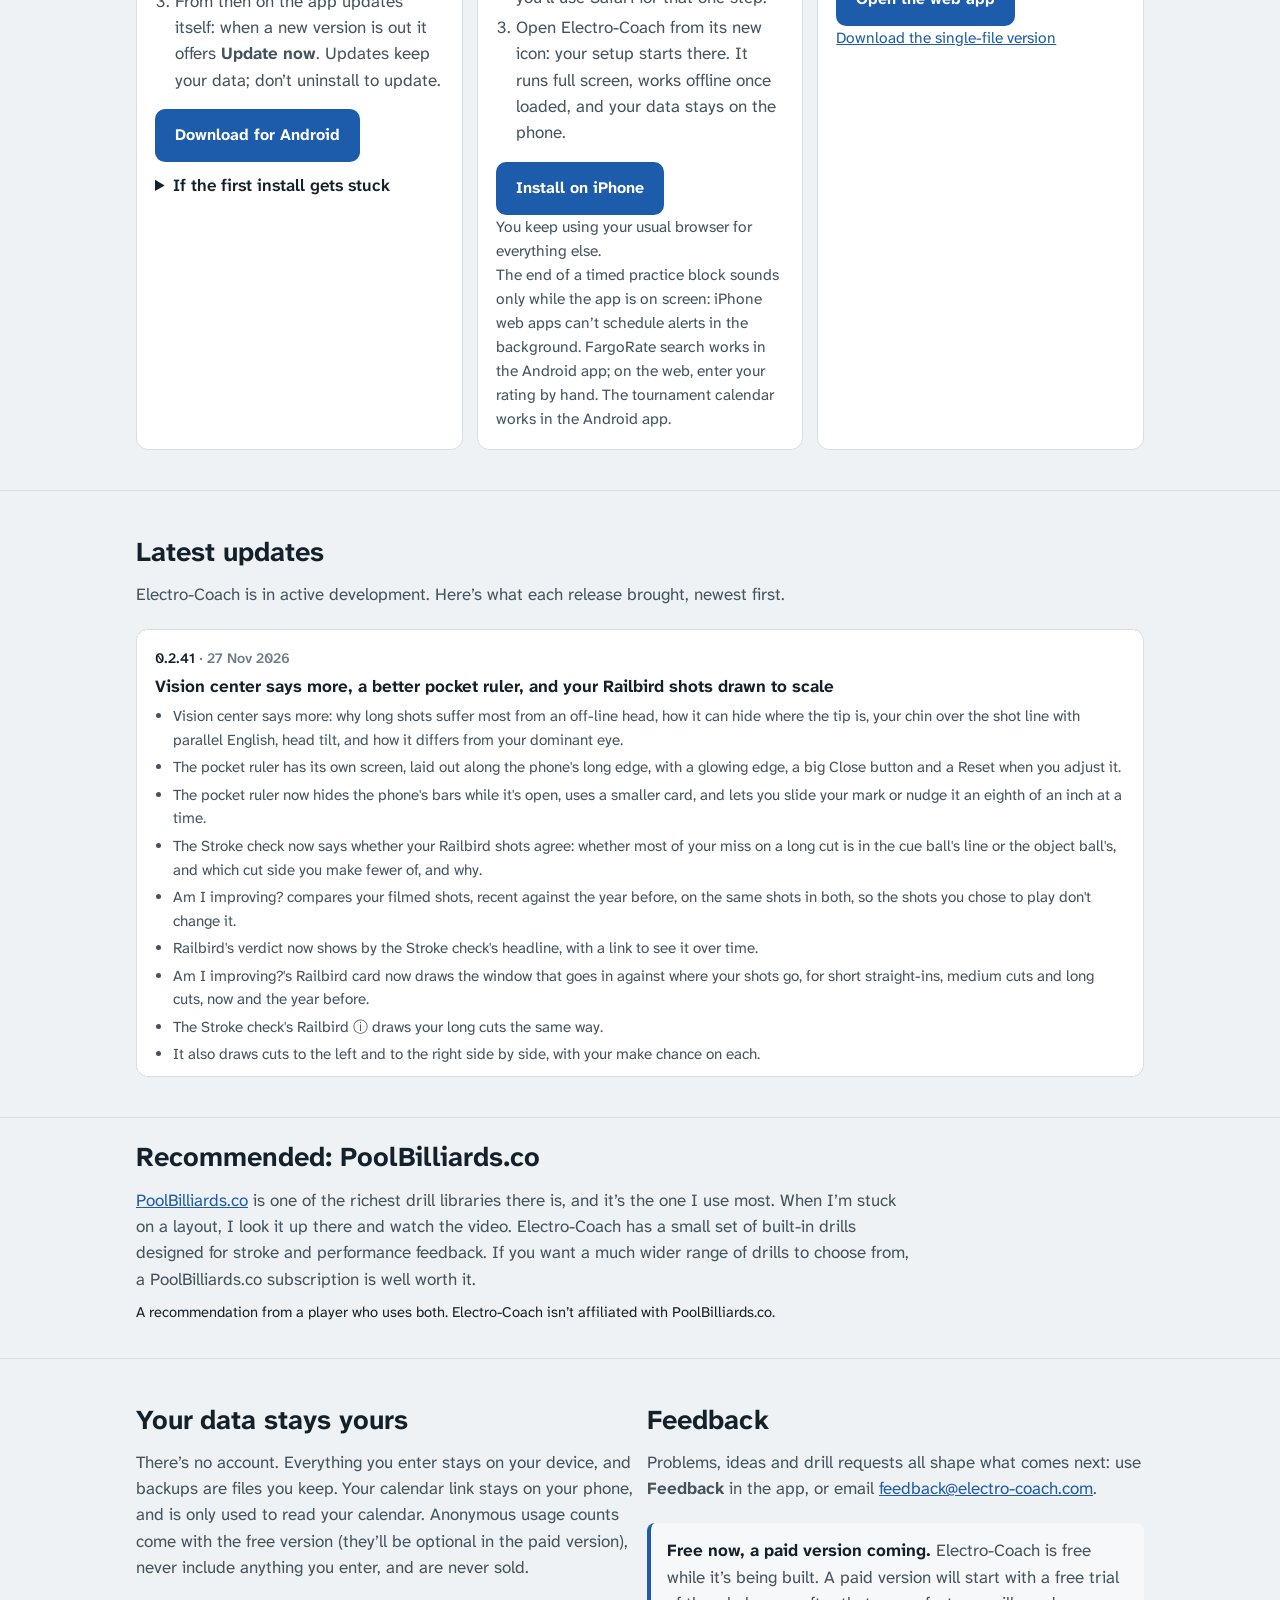
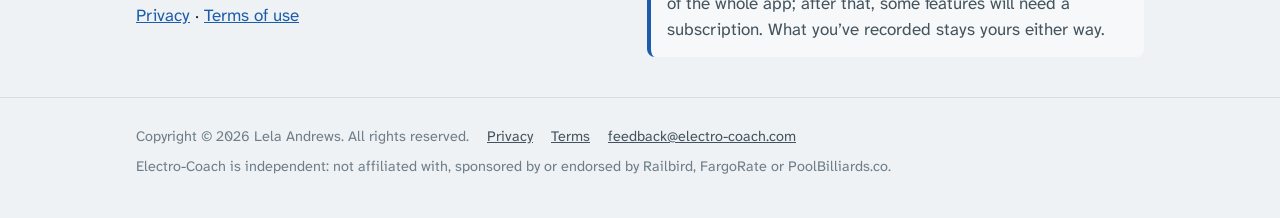
==== commit cda9396a: "Website for 0.2.41: Latest updates, the web app and the single-file copy Latest updates gains 0.2.41" ====
--- a/index.html
+++ b/index.html
@@ -304,6 +304,7 @@
     <h2>Latest updates</h2>
     <p class="sub">Electro-Coach is in active development. Here’s what each release brought, newest first.</p>
     <div class="updates" tabindex="0" role="region" aria-label="Release notes, newest first">
+<article class="update"><h3><span class="ver">0.2.41</span> · <time datetime="2026-11-27">27 Nov 2026</time></h3><p class="u-title">Vision center says more, a better pocket ruler, and your Railbird shots drawn to scale</p><ul><li>Vision center says more: why long shots suffer most from an off-line head, how it can hide where the tip is, your chin over the shot line with parallel English, head tilt, and how it differs from your dominant eye.</li><li>The pocket ruler has its own screen, laid out along the phone&#x27;s long edge, with a glowing edge, a big Close button and a Reset when you adjust it.</li><li>The pocket ruler now hides the phone&#x27;s bars while it&#x27;s open, uses a smaller card, and lets you slide your mark or nudge it an eighth of an inch at a time.</li><li>The Stroke check now says whether your Railbird shots agree: whether most of your miss on a long cut is in the cue ball&#x27;s line or the object ball&#x27;s, and which cut side you make fewer of, and why.</li><li>Am I improving? compares your filmed shots, recent against the year before, on the same shots in both, so the shots you chose to play don&#x27;t change it.</li><li>Railbird&#x27;s verdict now shows by the Stroke check&#x27;s headline, with a link to see it over time.</li><li>Am I improving?&#x27;s Railbird card now draws the window that goes in against where your shots go, for short straight-ins, medium cuts and long cuts, now and the year before.</li><li>The Stroke check&#x27;s Railbird ⓘ draws your long cuts the same way.</li><li>It also draws cuts to the left and to the right side by side, with your make chance on each.</li><li>Draw and follow in the Stroke check is now a chart against your usual.</li><li>An ⓘ beside makes per 100 says what the number means for you, in FargoRate points too, with a button to add your FargoRate if you haven&#x27;t.</li><li>Cards opened from Progress keep their header in view below the phone&#x27;s status bar as you scroll.</li></ul></article>
 <article class="update"><h3><span class="ver">0.2.36</span> · <time datetime="2026-11-26">26 Nov 2026</time></h3><p class="u-title">Import history shows shots taken out, and the app&#x27;s parts are up to date</p><ul><li>In Import history, shots taken out in Railbird show as −1 under Updated.</li><li>Updates to the parts the app is built from, for their bug and security fixes.</li></ul></article>
 <article class="update"><h3><span class="ver">0.2.32</span> · <time datetime="2026-11-25">25 Nov 2026</time></h3><p class="u-title">Restore on a new phone, a guide to the shot clock, and shots taken out in Railbird</p><ul><li>New phone? The first screen lets you restore a backup before anything else.</li><li>Shots you take out in Railbird leave here too when you import again, and a Railbird session&#x27;s shots can be left out one by one.</li><li>The shot clock has a guide for first-timers, and when a match ends it stops and says who won.</li><li>On the shot clock, flip a coin for the break, pick each player&#x27;s color, and see the racks as a grid. Big pictures on Pause, Turn over, Undo and New rack.</li><li>Not a foul takes back a time foul for a few seconds, and a match&#x27;s time fouls can be corrected.</li><li>Every list opens where there&#x27;s room and scrolls inside, so every pocket size can be picked on a phone on its side.</li><li>Stroke drills fit anywhere in a session.</li><li>A finished set can be discarded, with a second tap to be sure.</li><li>Straight pool scores below zero read 25 to −1, and bowling marks every strike X.</li><li>The AI summaries ask your chatbot for a short, honest reply with one thing going well.</li><li>In the web app, Back closes a page, card, pop-up or the side menu first. On an iPhone home screen, swipe in from the right edge.</li><li>A line for the day under This week, and small dots, links and × buttons are easier to tap.</li><li>Your stroke as a table shows every row again, and the Railbird card hides for 7 days.</li></ul></article>
 <article class="update"><h3><span class="ver">0.2.27</span> · <time datetime="2026-11-24">24 Nov 2026</time></h3><p class="u-title">Progress as tiles, a light AI summary, and a still screen behind cards</p><ul><li>Progress is laid out like Home: a big tile to swipe through your cue ball, strengths wheel and speed profile, then Stroke focus, your table heat map, small tiles and the rest. Each tile opens its card.</li><li>Without Railbird, the strengths wheel, speed profile and heat map show a sample, so you can see what filming adds.</li><li>The Stroke check opens on the cue ball picture, with the most likely cause in two lines. Under the cue ball, the drills your stroke comes from are a tap away.</li><li>Your patterns week by week: Corrected, On its way, Coming down, Showing up lately or Still there, with a small path beside each.</li><li>Each target&#x27;s card shows it over time, with the day it went clearly below your usual.</li><li>Journal entries are colored dots on every chart. Tap one, or pin any entry to a chart.</li><li>The heat maps line up side by side when you compare two periods.</li><li>A new Coaching question in your player profile puts the Journal&#x27;s share for your coach first.</li><li>Home&#x27;s small tiles scroll, with Your stroke and For your coach (or Explore your data) at the end.</li><li>A light AI summary, about 3,500 characters, for free chatbot accounts, and a short card on Claude and ChatGPT, free or paid.</li><li>Shorter cards across the app, with the detail behind ⓘ buttons, and the screen behind a card no longer moves.</li></ul></article>
